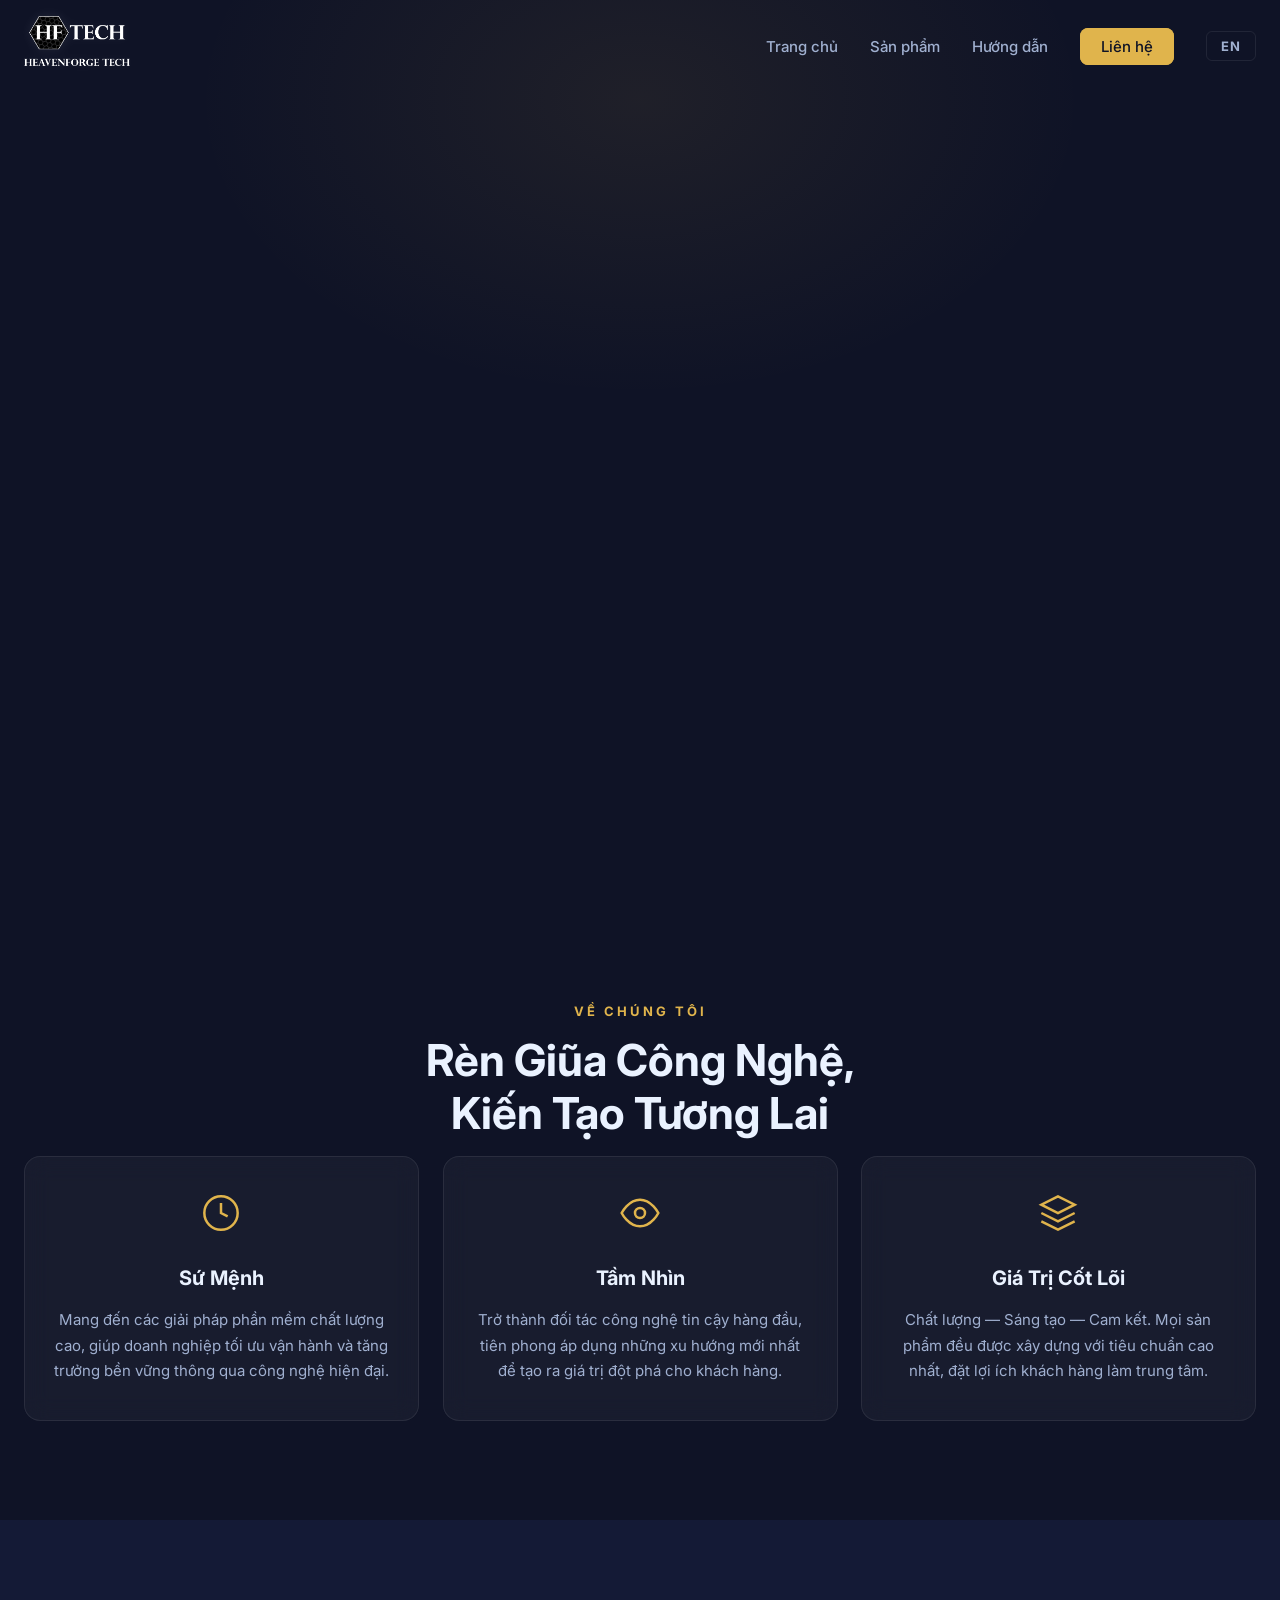
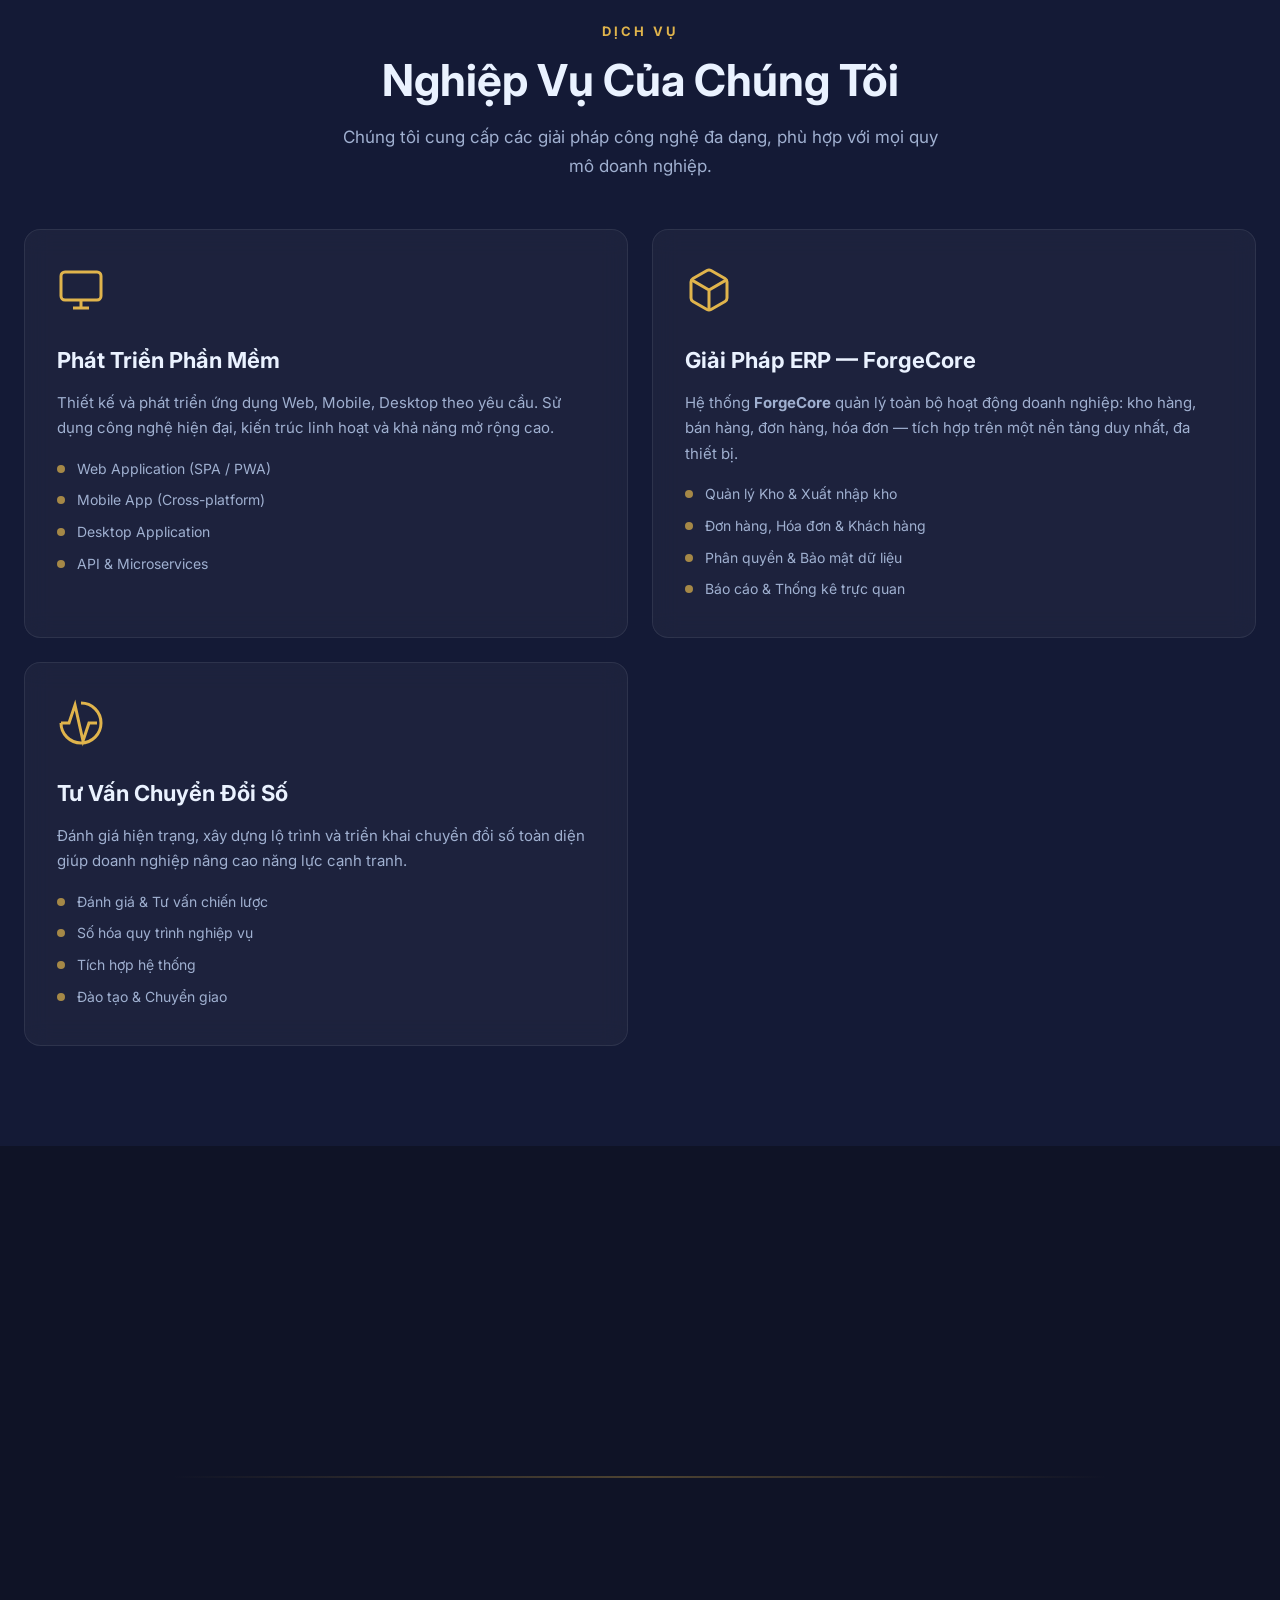
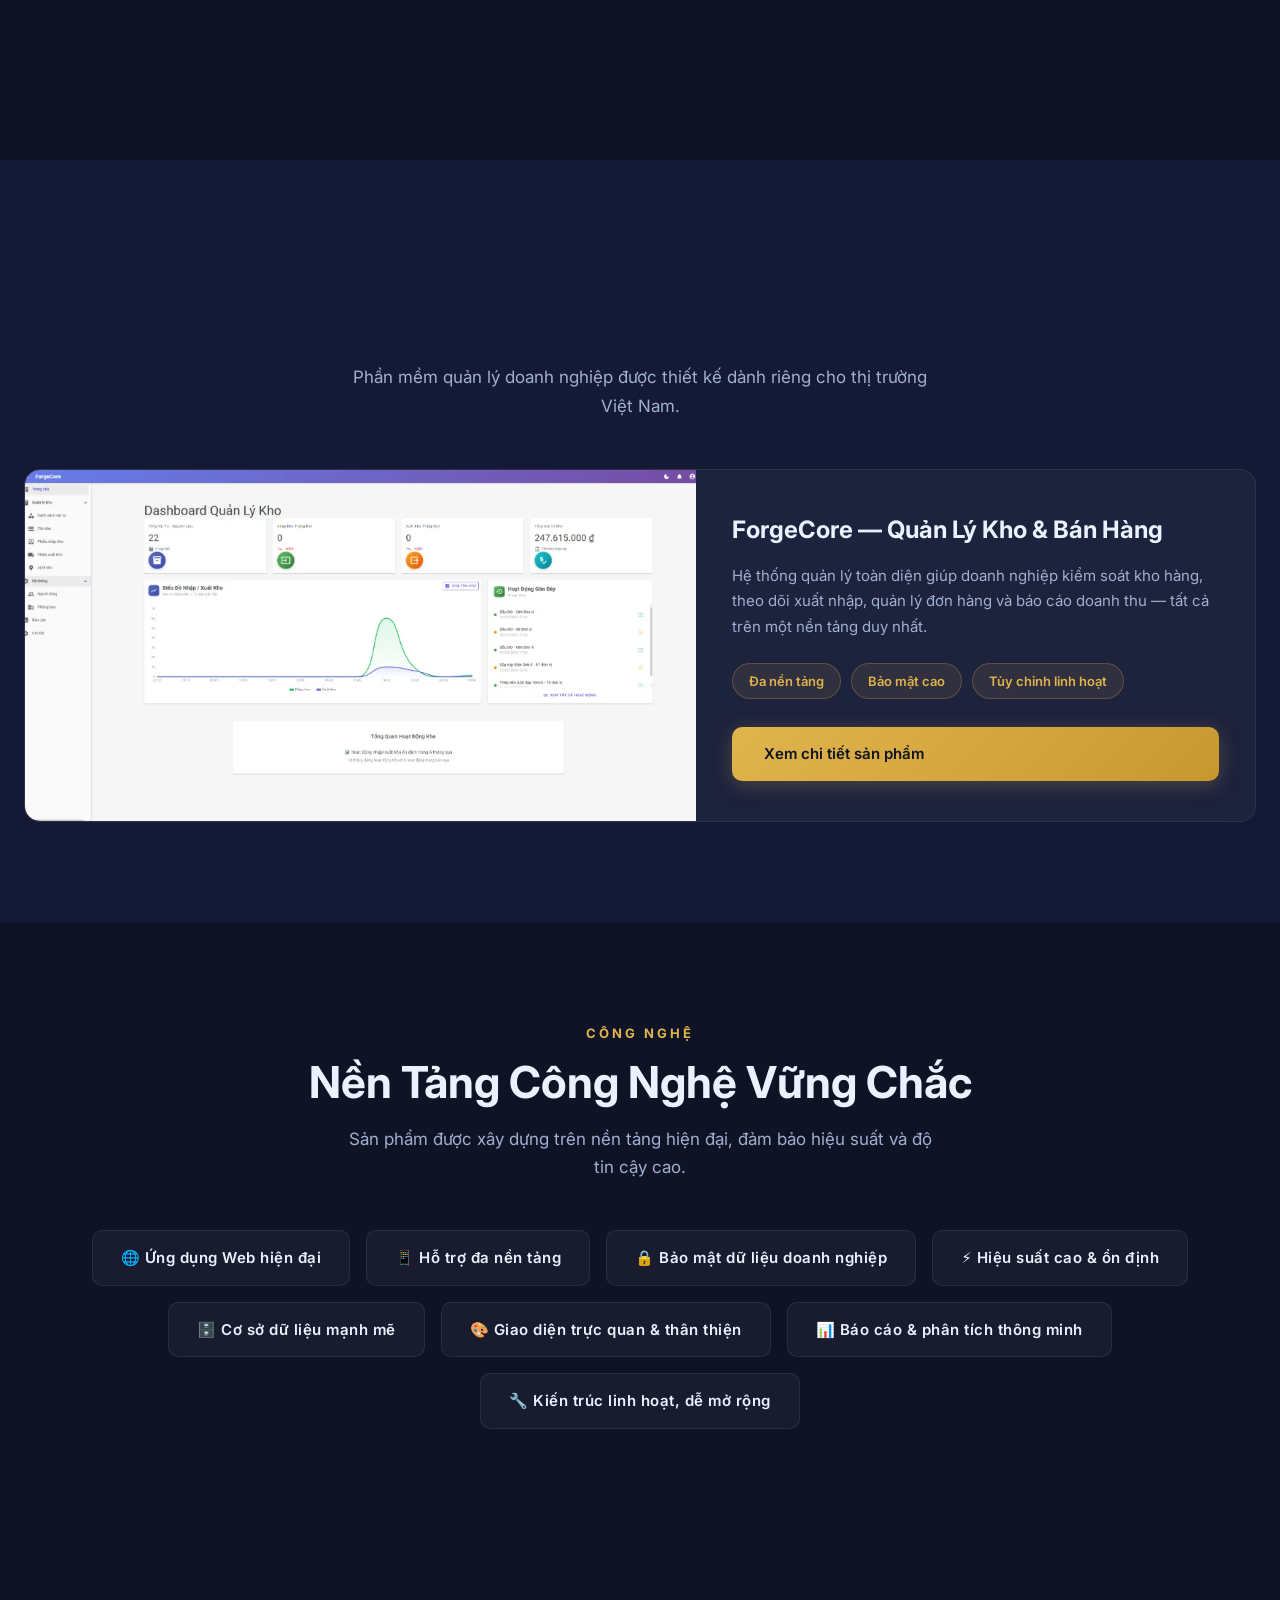
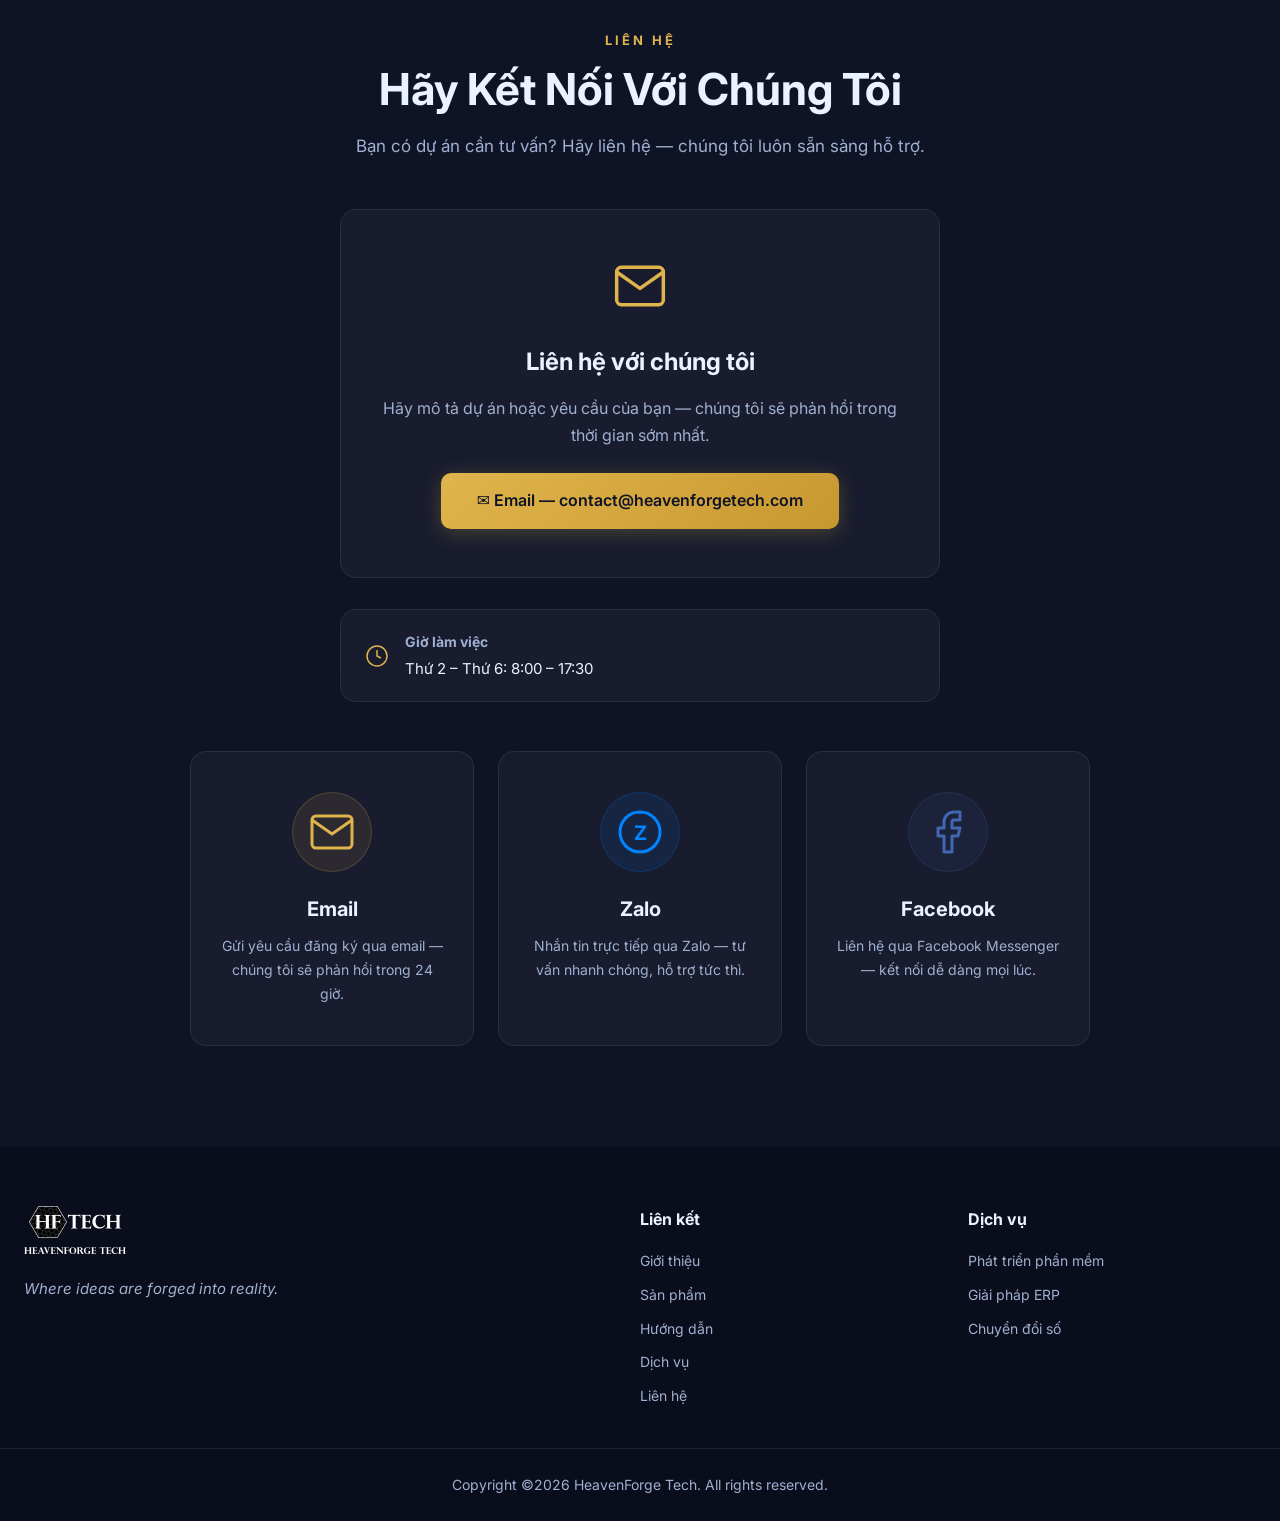
==== index.html @ b94e5db8 "Add files via upload" ====
<!doctype html>
<html lang="vi">

<head>
  <meta charset="utf-8">
  <meta name="viewport" content="width=device-width,initial-scale=1">
  <title>HeavenForge Tech — Giải Pháp & Phát Triển Phần Mềm Quản Lý Doanh Nghiệp</title>
  <meta name="description"
    content="HeavenForge Tech — Công ty công nghệ chuyên phát triển phần mềm doanh nghiệp, hệ thống ERP quản lý kho, bán hàng, nhân sự, tư vấn chuyển đổi số và giải pháp quản lý nghiệp vụ toàn diện.">
  <meta name="keywords"
    content="phần mềm doanh nghiệp, quản lý nghiệp vụ, giải pháp ERP, phần mềm quản lý kho, phần mềm quản lý bán hàng, chuyển đổi số, phát triển phần mềm, quản lý nhân sự, phần mềm quản lý xuất nhập kho, hệ thống quản lý doanh nghiệp, enterprise software, business management software, HeavenForge Tech">
  <meta name="author" content="HeavenForge Tech">
  <meta name="robots" content="index, follow">
  <meta name="theme-color" content="#0f1326">
  <link rel="canonical" href="https://heavenforgetech.com/">

  <!-- Open Graph -->
  <meta property="og:title" content="HeavenForge Tech — Giải Pháp & Phát Triển Phần Mềm Quản Lý Doanh Nghiệp">
  <meta property="og:description"
    content="Giải pháp phần mềm doanh nghiệp toàn diện: ERP, quản lý kho, bán hàng, nhân sự. Tư vấn chuyển đổi số và phát triển phần mềm theo yêu cầu.">
  <meta property="og:type" content="website">
  <meta property="og:url" content="https://heavenforgetech.com/">
  <meta property="og:image" content="https://heavenforgetech.com/assets/HFTech_Logo_Primary.webp">
  <meta property="og:locale" content="vi_VN">
  <meta property="og:site_name" content="HeavenForge Tech">

  <!-- Twitter Card -->
  <meta name="twitter:card" content="summary_large_image">
  <meta name="twitter:title" content="HeavenForge Tech — Giải Pháp & Phát Triển Phần Mềm Quản Lý Doanh Nghiệp">
  <meta name="twitter:description"
    content="Giải pháp phần mềm quản lý nghiệp vụ doanh nghiệp: ERP, quản lý kho, bán hàng, nhân sự, chuyển đổi số.">
  <meta name="twitter:image" content="https://heavenforgetech.com/assets/HFTech_Logo_Primary.webp">

  <!-- Structured Data -->
  <script type="application/ld+json">
  {
    "@context": "https://schema.org",
    "@graph": [
      {
        "@type": "Organization",
        "@id": "https://heavenforgetech.com/#organization",
        "name": "HeavenForge Tech",
        "url": "https://heavenforgetech.com",
        "logo": "https://heavenforgetech.com/assets/HFTech_Logo_Primary.webp",
        "description": "Công ty công nghệ chuyên phát triển phần mềm doanh nghiệp, giải pháp ERP quản lý nghiệp vụ, tư vấn chuyển đổi số.",
        "address": { "@type": "PostalAddress", "addressCountry": "VN" }
      },
      {
        "@type": "WebSite",
        "@id": "https://heavenforgetech.com/#website",
        "url": "https://heavenforgetech.com",
        "name": "HeavenForge Tech",
        "publisher": { "@id": "https://heavenforgetech.com/#organization" },
        "potentialAction": {
          "@type": "SearchAction",
          "target": "https://heavenforgetech.com/?q={search_term_string}",
          "query-input": "required name=search_term_string"
        }
      },
      {
        "@type": "ItemList",
        "itemListElement": [
          {
            "@type": "SiteNavigationElement",
            "position": 1,
            "name": "Sản phẩm",
            "url": "https://heavenforgetech.com/products/"
          },
          {
            "@type": "SiteNavigationElement",
            "position": 2,
            "name": "Hướng dẫn",
            "url": "https://heavenforgetech.com/guide/"
          },
          {
            "@type": "SiteNavigationElement",
            "position": 3,
            "name": "ForgeCore - Quản lý Kho",
            "url": "https://forgecore.heavenforgetech.com/"
          }
        ]
      }
    ]
  }
  </script>
  <link rel="icon" type="image/webp" href="./assets/favicon.webp">
  <link rel="preconnect" href="https://fonts.googleapis.com">
  <link rel="preconnect" href="https://fonts.gstatic.com" crossorigin>
  <link href="https://fonts.googleapis.com/css2?family=Inter:wght@300;400;500;600;700;800&display=swap"
    rel="stylesheet">
  <link rel="stylesheet" href="style.css?v=4">
</head>

<body>
  <!-- ===== HEADER ===== -->
  <header id="header">
    <nav class="nav-container">
      <a href="#" class="nav-logo">
        <img src="./assets/HFTech_Logo_Primary_White.webp" alt="HeavenForge Tech" class="nav-logo-img">
      </a>
      <button class="nav-toggle" id="navToggle" aria-label="Menu" aria-expanded="false">
        <span></span><span></span><span></span>
      </button>
      <ul class="nav-links" id="navLinks">
        <li><a href="#hero" data-i18n="nav.home">Trang chủ</a></li>
        <li><a href="./products/" data-i18n="nav.products">Sản phẩm</a></li>
        <li><a href="./guide/" data-i18n="nav.guide">Hướng dẫn</a></li>
        <li><a href="#contact" class="nav-cta" data-i18n="nav.contact">Liên hệ</a></li>
        <li><button id="langToggle" class="lang-toggle" onclick="setLang(getLang()==='vi'?'en':'vi')">EN</button></li>
      </ul>
    </nav>
  </header>

  <!-- ===== HERO ===== -->
  <section id="hero" class="hero">
    <div class="hero-glow"></div>
    <div class="container hero-content">
      <!-- <div class="badge animate-fade">CÔNG TY CÔNG NGHỆ</div>-->
      <h1 class="animate-fade">HeavenForge <span class="accent">Tech</span></h1>
      <p class="hero-tagline animate-fade">Where ideas are forged into reality.</p>
      <p class="hero-desc animate-fade" data-i18n="hero.desc">Chúng tôi phát triển phần mềm quản lý doanh nghiệp hiện đại — từ hệ thống ERP,
        quản lý kho hàng đến tư vấn chuyển đổi số toàn diện.</p>
      <div class="hero-btns animate-fade">
        <a href="#services" class="btn btn-primary" data-i18n="hero.btn.services">Khám phá dịch vụ</a>
        <a href="#contact" class="btn btn-outline" data-i18n="hero.btn.contact">Liên hệ ngay</a>
      </div>
    </div>
  </section>

  <!-- ===== ABOUT ===== -->
  <section id="about" class="section">
    <div class="container">
      <div class="section-label" data-i18n="about.label">VỀ CHÚNG TÔI</div>
      <h2 class="section-title" data-i18n="about.title">Rèn Giũa Công Nghệ,<br>Kiến Tạo Tương Lai</h2>
      <div class="about-grid">
        <div class="about-card glass-card">
          <div class="about-icon">
            <svg width="40" height="40" viewBox="0 0 24 24" fill="none" stroke="currentColor" stroke-width="1.5" aria-hidden="true">
              <circle cx="12" cy="12" r="10" />
              <path d="M12 6v6l4 2" />
            </svg>
          </div>
          <h3 data-i18n="about.mission">Sứ Mệnh</h3>
          <p data-i18n="about.mission.desc">Mang đến các giải pháp phần mềm chất lượng cao, giúp doanh nghiệp tối ưu vận hành và tăng trưởng bền vững
            thông qua công nghệ hiện đại.</p>
        </div>
        <div class="about-card glass-card">
          <div class="about-icon">
            <svg width="40" height="40" viewBox="0 0 24 24" fill="none" stroke="currentColor" stroke-width="1.5" aria-hidden="true">
              <path d="M1 12s4-8 11-8 11 8 11 8-4 8-11 8-11-8-11-8z" />
              <circle cx="12" cy="12" r="3" />
            </svg>
          </div>
          <h3 data-i18n="about.vision">Tầm Nhìn</h3>
          <p data-i18n="about.vision.desc">Trở thành đối tác công nghệ tin cậy hàng đầu, tiên phong áp dụng những xu hướng mới nhất để tạo ra giá trị
            đột phá cho khách hàng.</p>
        </div>
        <div class="about-card glass-card">
          <div class="about-icon">
            <svg width="40" height="40" viewBox="0 0 24 24" fill="none" stroke="currentColor" stroke-width="1.5" aria-hidden="true">
              <path d="M12 2L2 7l10 5 10-5-10-5z" />
              <path d="M2 17l10 5 10-5" />
              <path d="M2 12l10 5 10-5" />
            </svg>
          </div>
          <h3 data-i18n="about.values">Giá Trị Cốt Lõi</h3>
          <p data-i18n="about.values.desc">Chất lượng — Sáng tạo — Cam kết. Mọi sản phẩm đều được xây dựng với tiêu chuẩn cao nhất, đặt lợi ích khách
            hàng làm trung tâm.</p>
        </div>
      </div>
    </div>
  </section>

  <!-- ===== SERVICES ===== -->
  <section id="services" class="section section-alt">
    <div class="container">
      <div class="section-label" data-i18n="services.label">DỊCH VỤ</div>
      <h2 class="section-title" data-i18n="services.title">Nghiệp Vụ Của Chúng Tôi</h2>
      <p class="section-sub" data-i18n="services.sub">Chúng tôi cung cấp các giải pháp công nghệ đa dạng, phù hợp với mọi quy mô doanh nghiệp.
      </p>
      <div class="services-grid">
        <div class="service-card glass-card">
          <div class="service-icon">
            <svg width="48" height="48" viewBox="0 0 24 24" fill="none" stroke="var(--accent)" stroke-width="1.5" aria-hidden="true">
              <rect x="2" y="3" width="20" height="14" rx="2" />
              <path d="M8 21h8M12 17v4" />
            </svg>
          </div>
          <h3 data-i18n="services.dev.title">Phát Triển Phần Mềm</h3>
          <p data-i18n="services.dev.desc">Thiết kế và phát triển ứng dụng Web, Mobile, Desktop theo yêu cầu. Sử dụng công nghệ hiện đại, kiến trúc
            linh hoạt và khả năng mở rộng cao.</p>
          <ul class="service-list">
            <li>Web Application (SPA / PWA)</li>
            <li>Mobile App (Cross-platform)</li>
            <li>Desktop Application</li>
            <li>API & Microservices</li>
          </ul>
        </div>
        <div class="service-card glass-card">
          <div class="service-icon">
            <svg width="48" height="48" viewBox="0 0 24 24" fill="none" stroke="var(--accent)" stroke-width="1.5" aria-hidden="true">
              <path
                d="M21 16V8a2 2 0 00-1-1.73l-7-4a2 2 0 00-2 0l-7 4A2 2 0 003 8v8a2 2 0 001 1.73l7 4a2 2 0 002 0l7-4A2 2 0 0021 16z" />
              <path d="M3.27 6.96L12 12.01l8.73-5.05M12 22.08V12" />
            </svg>
          </div>
          <h3 data-i18n="services.erp.title">Giải Pháp ERP — ForgeCore</h3>
          <p data-i18n="services.erp.desc">Hệ thống <strong>ForgeCore</strong> quản lý toàn bộ hoạt động doanh nghiệp: kho hàng, bán hàng, đơn hàng, hóa đơn — tích hợp trên
            một nền tảng duy nhất, đa thiết bị.</p>
          <ul class="service-list">
            <li data-i18n="services.erp.1">Quản lý Kho & Xuất nhập kho</li>
            <li data-i18n="services.erp.2">Đơn hàng, Hóa đơn & Khách hàng</li>
            <li data-i18n="services.erp.3">Phân quyền & Bảo mật dữ liệu</li>
            <li data-i18n="services.erp.4">Báo cáo & Thống kê trực quan</li>
          </ul>
        </div>
        <div class="service-card glass-card">
          <div class="service-icon">
            <svg width="48" height="48" viewBox="0 0 24 24" fill="none" stroke="var(--accent)" stroke-width="1.5" aria-hidden="true">
              <path d="M12 2a10 10 0 0110 10c0 5.52-4.48 10-10 10S2 17.52 2 12" />
              <path d="M2 12h4l3-9 4 18 3-9h4" />
            </svg>
          </div>
          <h3 data-i18n="services.digi.title">Tư Vấn Chuyển Đổi Số</h3>
          <p data-i18n="services.digi.desc">Đánh giá hiện trạng, xây dựng lộ trình và triển khai chuyển đổi số toàn diện giúp doanh nghiệp nâng cao
            năng lực cạnh tranh.</p>
          <ul class="service-list">
            <li data-i18n="services.digi.1">Đánh giá & Tư vấn chiến lược</li>
            <li data-i18n="services.digi.2">Số hóa quy trình nghiệp vụ</li>
            <li data-i18n="services.digi.3">Tích hợp hệ thống</li>
            <li data-i18n="services.digi.4">Đào tạo & Chuyển giao</li>
          </ul>
        </div>
      </div>
    </div>
  </section>

  <!-- ===== PROCESS ===== -->
  <section id="process" class="section">
    <div class="container">
      <div class="section-label" data-i18n="process.label">QUY TRÌNH</div>
      <h2 class="section-title" data-i18n="process.title">Quy Trình Làm Việc</h2>
      <p class="section-sub" data-i18n="process.sub">Chúng tôi áp dụng quy trình Agile linh hoạt, đảm bảo tiến độ và chất lượng.</p>
      <div class="process-timeline">
        <div class="process-step glass-card">
          <div class="step-number">01</div>
          <h3 data-i18n="process.1.title">Khảo Sát & Phân Tích</h3>
          <p data-i18n="process.1.desc">Tìm hiểu yêu cầu, phân tích nghiệp vụ và xác định phạm vi dự án cùng khách hàng.</p>
        </div>
        <div class="process-step glass-card">
          <div class="step-number">02</div>
          <h3 data-i18n="process.2.title">Thiết Kế & Lập Kế Hoạch</h3>
          <p data-i18n="process.2.desc">Thiết kế kiến trúc hệ thống, giao diện người dùng và lập kế hoạch triển khai chi tiết.</p>
        </div>
        <div class="process-step glass-card">
          <div class="step-number">03</div>
          <h3 data-i18n="process.3.title">Phát Triển & Kiểm Thử</h3>
          <p data-i18n="process.3.desc">Phát triển theo sprint, kiểm thử liên tục và demo định kỳ để nhận phản hồi sớm.</p>
        </div>
        <div class="process-step glass-card">
          <div class="step-number">04</div>
          <h3 data-i18n="process.4.title">Triển Khai & Bảo Trì</h3>
          <p data-i18n="process.4.desc">Go-live, đào tạo sử dụng, chuyển giao và hỗ trợ bảo trì dài hạn sau triển khai.</p>
        </div>
      </div>
    </div>
  </section>

  <!-- ===== SẢN PHẨM NỔI BẬT ===== -->
  <section id="product" class="section section-alt">
    <div class="container">
      <div class="section-label" data-i18n="product.label">SẢN PHẨM</div>
      <h2 class="section-title" data-i18n="product.title">Sản Phẩm Nổi Bật</h2>
      <p class="section-sub" data-i18n="product.sub">Phần mềm quản lý doanh nghiệp được thiết kế dành riêng cho thị trường Việt Nam.</p>
      <div class="product-showcase glass-card">
        <div class="product-showcase-img">
          <img src="./screenshots/quan-ly-kho/dashboard.webp" alt="ForgeCore Dashboard" loading="lazy">
        </div>
        <div class="product-showcase-info">
          <h3 data-i18n="product.name">ForgeCore — Quản Lý Kho & Bán Hàng</h3>
          <p data-i18n="product.desc">Hệ thống quản lý toàn diện giúp doanh nghiệp kiểm soát kho hàng, theo dõi xuất nhập, quản lý đơn hàng và báo cáo doanh thu — tất cả trên một nền tảng duy nhất.</p>
          <div class="product-badges">
            <span class="product-badge" data-i18n="product.badge.1">Đa nền tảng</span>
            <span class="product-badge" data-i18n="product.badge.2">Bảo mật cao</span>
            <span class="product-badge" data-i18n="product.badge.3">Tùy chỉnh linh hoạt</span>
          </div>
          <a href="./products/" class="btn btn-primary" data-i18n="product.btn">Xem chi tiết sản phẩm</a>
        </div>
      </div>
    </div>
  </section>

  <!-- ===== CÔNG NGHỆ ===== -->
  <section id="tech" class="section">
    <div class="container">
      <div class="section-label" data-i18n="tech.label">CÔNG NGHỆ</div>
      <h2 class="section-title" data-i18n="tech.title">Nền Tảng Công Nghệ Vững Chắc</h2>
      <p class="section-sub" data-i18n="tech.sub">Sản phẩm được xây dựng trên nền tảng hiện đại, đảm bảo hiệu suất và độ tin cậy cao.</p>
      <div class="tech-grid">
        <div class="tech-item" data-i18n="tech.1">🌐 Ứng dụng Web hiện đại</div>
        <div class="tech-item" data-i18n="tech.2">📱 Hỗ trợ đa nền tảng</div>
        <div class="tech-item" data-i18n="tech.3">🔒 Bảo mật dữ liệu doanh nghiệp</div>
        <div class="tech-item" data-i18n="tech.4">⚡ Hiệu suất cao & ổn định</div>
        <div class="tech-item" data-i18n="tech.5">🗄️ Cơ sở dữ liệu mạnh mẽ</div>
        <div class="tech-item" data-i18n="tech.6">🎨 Giao diện trực quan & thân thiện</div>
        <div class="tech-item" data-i18n="tech.7">📊 Báo cáo & phân tích thông minh</div>
        <div class="tech-item" data-i18n="tech.8">🔧 Kiến trúc linh hoạt, dễ mở rộng</div>
      </div>
    </div>
  </section>

  <!-- ===== CONTACT ===== -->
  <section id="contact" class="section">
    <div class="container">
      <div class="section-label" data-i18n="contact.label">LIÊN HỆ</div>
      <h2 class="section-title" data-i18n="contact.title">Hãy Kết Nối Với Chúng Tôi</h2>
      <p class="section-sub" data-i18n="contact.sub">Bạn có dự án cần tư vấn? Hãy liên hệ — chúng tôi luôn sẵn sàng hỗ trợ.</p>
      <div class="contact-info-center">
        <div class="contact-cta glass-card">
          <svg width="56" height="56" viewBox="0 0 24 24" fill="none" stroke="var(--accent)" stroke-width="1.5" aria-hidden="true">
            <path d="M4 4h16c1.1 0 2 .9 2 2v12c0 1.1-.9 2-2 2H4c-1.1 0-2-.9-2-2V6c0-1.1.9-2 2-2z" />
            <polyline points="22,6 12,13 2,6" />
          </svg>
          <h3 data-i18n="contact.cta.title">Liên hệ với chúng tôi</h3>
          <p data-i18n="contact.cta.desc">Hãy mô tả dự án hoặc yêu cầu của bạn — chúng tôi sẽ phản hồi trong thời gian sớm nhất.</p>
          <span id="contact-mail"></span>
        </div>
        <div class="contact-details">
          <div class="contact-item glass-card">
            <svg width="24" height="24" viewBox="0 0 24 24" fill="none" stroke="var(--accent)" stroke-width="1.5" aria-hidden="true">
              <circle cx="12" cy="12" r="10" />
              <path d="M12 6v6l4 2" />
            </svg>
            <div>
              <h4 data-i18n="contact.hours.title">Giờ làm việc</h4>
              <p data-i18n="contact.hours.desc">Thứ 2 – Thứ 6: 8:00 – 17:30</p>
            </div>
          </div>
        </div>
      </div>

      <!-- Kênh liên hệ -->
      <div class="contact-channels" style="margin-top:48px">
        <a href="https://mail.google.com/mail/?view=cm&to=contact%40heavenforgetech.com&su=Y%C3%AAu%20c%E1%BA%A7u%20t%C6%B0%20v%E1%BA%A5n"
          target="_blank" rel="noopener noreferrer" class="channel-card glass-card">
          <div class="channel-icon channel-email">
            <svg width="48" height="48" viewBox="0 0 24 24" fill="none" stroke="currentColor" stroke-width="1.5" aria-hidden="true">
              <path d="M4 4h16c1.1 0 2 .9 2 2v12c0 1.1-.9 2-2 2H4c-1.1 0-2-.9-2-2V6c0-1.1.9-2 2-2z" />
              <polyline points="22,6 12,13 2,6" />
            </svg>
          </div>
          <h3 data-i18n="guide.channel.email">Email</h3>
          <p data-i18n="guide.channel.email.desc">Gửi yêu cầu đăng ký qua email — chúng tôi sẽ phản hồi trong 24 giờ.</p>
        </a>
        <a href="https://zalo.me/0908487040" target="_blank" rel="noopener noreferrer" class="channel-card glass-card">
          <div class="channel-icon channel-zalo">
            <svg width="48" height="48" viewBox="0 0 24 24" fill="none" aria-hidden="true">
              <circle cx="12" cy="12" r="10" stroke="currentColor" stroke-width="1.5" />
              <text x="12" y="16" text-anchor="middle" fill="currentColor" font-size="10" font-weight="700" font-family="Inter, sans-serif">Z</text>
            </svg>
          </div>
          <h3 data-i18n="guide.channel.zalo">Zalo</h3>
          <p data-i18n="guide.channel.zalo.desc">Nhắn tin trực tiếp qua Zalo — tư vấn nhanh chóng, hỗ trợ tức thì.</p>
        </a>
        <a href="https://m.me/798002690071717" target="_blank" rel="noopener noreferrer" class="channel-card glass-card">
          <div class="channel-icon channel-facebook">
            <svg width="48" height="48" viewBox="0 0 24 24" fill="none" aria-hidden="true">
              <path d="M18 2h-3a5 5 0 00-5 5v3H7v4h3v8h4v-8h3l1-4h-4V7a1 1 0 011-1h3z"
                stroke="currentColor" stroke-width="1.5" stroke-linecap="round" stroke-linejoin="round" />
            </svg>
          </div>
          <h3 data-i18n="guide.channel.fb">Facebook</h3>
          <p data-i18n="guide.channel.fb.desc">Liên hệ qua Facebook Messenger — kết nối dễ dàng mọi lúc.</p>
        </a>
      </div>
    </div>
  </section>

  <!-- ===== FOOTER ===== -->
  <footer class="footer">
    <div class="container footer-inner">
      <div class="footer-brand">
        <img src="./assets/HFTech_Logo_Primary_White.webp" alt="HeavenForge Tech" class="footer-logo">
        <p>Where ideas are forged into reality.</p>
      </div>
      <div class="footer-links">
        <h4 data-i18n="footer.links">Liên kết</h4>
        <a href="#about" data-i18n="footer.about">Giới thiệu</a>
        <a href="./products/" data-i18n="nav.products">Sản phẩm</a>
        <a href="./guide/" data-i18n="nav.guide">Hướng dẫn</a>
        <a href="#services" data-i18n="footer.services-title">Dịch vụ</a>
        <a href="#contact" data-i18n="nav.contact">Liên hệ</a>
      </div>
      <div class="footer-links">
        <h4 data-i18n="footer.services-title">Dịch vụ</h4>
        <a href="#services" data-i18n="footer.dev">Phát triển phần mềm</a>
        <a href="#services" data-i18n="footer.erp">Giải pháp ERP</a>
        <a href="#services" data-i18n="footer.digital">Chuyển đổi số</a>

      </div>
    </div>
    <div class="footer-bottom">
      <p>Copyright ©2026 HeavenForge Tech. All rights reserved.</p>
    </div>
  </footer>

  <script src="i18n.js?v=2"></script>
  <script src="main.js?v=5" defer></script>
</body>

</html>
---- style.css ----
/* ===== HeavenForge Tech — Design System ===== */

/* === Image protection === */
img {
  -webkit-user-select: none;
  user-select: none;
  -webkit-user-drag: none;
  -webkit-touch-callout: none;
}

.showcase-img-wrap {
  position: relative;
}

.showcase-img-wrap::after {
  content: '';
  position: absolute;
  inset: 0;
  z-index: 1;
}


:root {
  --bg: #0f1326;
  --bg2: #141a36;
  --fg: #eaf2ff;
  --fg-muted: #a0b0d0;
  --accent: #e0b44c;
  --accent-glow: rgba(224, 180, 76, .25);
  --glass-bg: rgba(255, 255, 255, .04);
  --glass-border: rgba(255, 255, 255, .08);
  --radius: 16px;
  --transition: .35s cubic-bezier(.4, 0, .2, 1);
}

*,
*::before,
*::after {
  box-sizing: border-box;
  margin: 0;
  padding: 0;
}

html {
  scroll-behavior: smooth;
  scroll-padding-top: 80px;
}

body {
  font-family: 'Inter', system-ui, -apple-system, sans-serif;
  background: var(--bg);
  color: var(--fg);
  line-height: 1.7;
  overflow-x: hidden;
}

a {
  color: var(--accent);
  text-decoration: none;
  transition: color var(--transition);
}

a:hover {
  color: #f0cc70;
}

img {
  max-width: 100%;
  height: auto;
}

ul {
  list-style: none;
}

.container {
  max-width: 1400px;
  margin: 0 auto;
  padding: 0 24px;
}

.accent {
  color: var(--accent);
}

/* ===== GLASS CARD ===== */
.glass-card {
  background: var(--glass-bg);
  border: 1px solid var(--glass-border);
  border-radius: var(--radius);
  backdrop-filter: blur(12px);
  -webkit-backdrop-filter: blur(12px);
  will-change: transform;
  transition: transform var(--transition), box-shadow var(--transition), border-color var(--transition);
}

.glass-card:hover {
  transform: translateY(-6px);
  border-color: rgba(224, 180, 76, .25);
  box-shadow: 0 12px 40px rgba(0, 0, 0, .3), 0 0 20px var(--accent-glow);
}

/* ===== HEADER ===== */
#header {
  position: fixed;
  top: 0;
  left: 0;
  width: 100%;
  z-index: 1000;
  padding: 16px 0;
  transition: all var(--transition);
}

#header.scrolled {
  background: rgba(15, 19, 38, .92);
  backdrop-filter: blur(20px);
  -webkit-backdrop-filter: blur(20px);
  padding: 10px 0;
  box-shadow: 0 2px 30px rgba(0, 0, 0, .4);
}

.nav-container {
  max-width: 1400px;
  margin: 0 auto;
  padding: 0 24px;
  display: flex;
  align-items: center;
  justify-content: space-between;
}

.nav-logo-img {
  height: 52px;
  width: auto;
  filter: drop-shadow(0 0 6px rgba(255, 255, 255, .08));
}

.nav-links {
  display: flex;
  align-items: center;
  gap: 32px;
}

.nav-links a {
  color: var(--fg-muted);
  font-size: 15px;
  font-weight: 500;
  position: relative;
  transition: color var(--transition);
}

#header .nav-links .nav-cta {
  padding: 8px 20px;
  border: 1px solid var(--accent);
  border-radius: 8px;
  color: var(--accent);
}

#header .nav-links .nav-cta:hover {
  background: var(--accent);
  color: var(--bg);
}

#header .nav-links .nav-cta::after {
  display: none;
}

.nav-cta {
  background: var(--accent);
  color: var(--bg) !important;
  padding: 8px 20px;
  border-radius: 8px;
  font-weight: 600;
  transition: background var(--transition), transform var(--transition);
}

.lang-toggle {
  background: transparent;
  color: var(--fg-muted);
  border: 1px solid var(--glass-border);
  padding: 6px 14px;
  border-radius: 6px;
  font-size: 13px;
  font-weight: 700;
  font-family: inherit;
  cursor: pointer;
  letter-spacing: 1px;
  transition: all var(--transition);
}

.lang-toggle:hover {
  color: var(--accent);
  border-color: var(--accent);
}

.nav-links a::after {
  content: '';
  position: absolute;
  bottom: -4px;
  left: 0;
  width: 0;
  height: 2px;
  background: var(--accent);
  transition: width var(--transition);
}

.nav-links a:hover {
  color: var(--fg);
}

.nav-links a:hover::after {
  width: 100%;
}

#header .nav-links .nav-cta {
  padding: 8px 20px;
  border: 1px solid var(--accent);
  border-radius: 8px;
  color: var(--accent);
}

#header .nav-links .nav-cta:hover {
  background: var(--accent);
  color: var(--bg);
}

#header .nav-links .nav-cta::after {
  display: none;
}

/* Mobile toggle */
.nav-toggle {
  display: none;
  background: none;
  border: none;
  cursor: pointer;
  padding: 4px;
}

.nav-toggle span {
  display: block;
  width: 24px;
  height: 2px;
  background: var(--fg);
  margin: 5px 0;
  transition: var(--transition);
}

.nav-toggle.active span:nth-child(1) {
  transform: rotate(45deg) translate(5px, 5px);
}

.nav-toggle.active span:nth-child(2) {
  opacity: 0;
}

.nav-toggle.active span:nth-child(3) {
  transform: rotate(-45deg) translate(5px, -5px);
}

/* ===== HERO ===== */
.hero {
  position: relative;
  min-height: 100vh;
  display: flex;
  align-items: center;
  justify-content: center;
  text-align: center;
  padding: 120px 24px 80px;
  overflow: hidden;
}

.hero-glow {
  position: absolute;
  top: -200px;
  left: 50%;
  transform: translateX(-50%);
  width: 900px;
  height: 600px;
  background: radial-gradient(ellipse, rgba(224, 180, 76, .08) 0%, transparent 70%);
  pointer-events: none;
}

.hero-content {
  position: relative;
  z-index: 1;
  max-width: 900px;
}

.badge {
  display: inline-block;
  margin-bottom: 24px;
  padding: .4em 1.2em;
  border: 1px solid rgba(255, 255, 255, .2);
  border-radius: 999px;
  font-size: 13px;
  font-weight: 600;
  letter-spacing: 2px;
  background: rgba(255, 255, 255, .05);
}

.hero h1 {
  font-size: clamp(36px, 6vw, 72px);
  font-weight: 800;
  line-height: 1.1;
  margin-bottom: 16px;
}

.hero-tagline {
  font-size: clamp(18px, 2.5vw, 24px);
  color: #c0d0f0;
  font-weight: 400;
  font-style: italic;
  margin-bottom: 12px;
}

.hero-desc {
  font-size: 17px;
  color: var(--fg-muted);
  max-width: 600px;
  margin: 0 auto 32px;
}

.hero-btns {
  display: flex;
  gap: 16px;
  justify-content: center;
  flex-wrap: wrap;
}

/* Buttons */
.btn {
  display: inline-flex;
  align-items: center;
  gap: 8px;
  padding: 14px 32px;
  border-radius: 10px;
  font-size: 15px;
  font-weight: 600;
  cursor: pointer;
  border: none;
  transition: all var(--transition);
}

.btn-primary {
  background: linear-gradient(135deg, var(--accent), #c89830);
  color: var(--bg);
  box-shadow: 0 4px 20px var(--accent-glow);
}

.btn-primary:hover {
  transform: translateY(-2px);
  box-shadow: 0 8px 30px var(--accent-glow);
  color: var(--bg);
}

.btn-outline {
  background: transparent;
  color: var(--fg);
  border: 1px solid rgba(255, 255, 255, .2);
}

.btn-outline:hover {
  border-color: var(--accent);
  color: var(--accent);
  transform: translateY(-2px);
}

.btn-full {
  width: 100%;
  justify-content: center;
}

/* ===== SECTIONS ===== */
.section {
  padding: 100px 0;
}

.section-alt {
  background: var(--bg2);
}

.section-label {
  font-size: 13px;
  font-weight: 700;
  letter-spacing: 3px;
  color: var(--accent);
  text-align: center;
  margin-bottom: 12px;
}

.section-title {
  font-size: clamp(28px, 4vw, 44px);
  font-weight: 700;
  text-align: center;
  margin-bottom: 16px;
  line-height: 1.2;
}

.section-sub {
  font-size: 17px;
  color: var(--fg-muted);
  text-align: center;
  max-width: 600px;
  margin: 0 auto 48px;
}

/* ===== ABOUT ===== */
.about-grid {
  display: grid;
  grid-template-columns: repeat(3, 1fr);
  gap: 24px;
}

.about-card {
  padding: 36px 28px;
  text-align: center;
}

.about-icon {
  margin-bottom: 20px;
  color: var(--accent);
}

.about-card h3 {
  font-size: 20px;
  margin-bottom: 12px;
}

.about-card p {
  font-size: 15px;
  color: var(--fg-muted);
}

/* ===== SERVICES ===== */
.services-grid {
  display: grid;
  grid-template-columns: repeat(2, 1fr);
  gap: 24px;
}

.service-card {
  padding: 36px 32px;
}

.service-icon {
  margin-bottom: 20px;
}

.service-card h3 {
  font-size: 22px;
  margin-bottom: 10px;
}

.service-card>p {
  font-size: 15px;
  color: var(--fg-muted);
  margin-bottom: 16px;
}

.service-list {
  display: flex;
  flex-direction: column;
  gap: 8px;
}

.service-list li {
  padding-left: 20px;
  position: relative;
  font-size: 14px;
  color: var(--fg-muted);
}

.service-list li::before {
  content: '';
  position: absolute;
  left: 0;
  top: 8px;
  width: 8px;
  height: 8px;
  border-radius: 50%;
  background: var(--accent);
  opacity: .7;
}

/* ===== PROCESS ===== */
.process-timeline {
  display: grid;
  grid-template-columns: repeat(4, 1fr);
  gap: 24px;
  position: relative;
}

.process-timeline::before {
  content: '';
  position: absolute;
  top: 50px;
  left: 12%;
  right: 12%;
  height: 2px;
  background: linear-gradient(90deg, transparent, var(--accent), transparent);
  opacity: .3;
}

.process-step {
  padding: 32px 24px;
  text-align: center;
  position: relative;
}

.step-number {
  font-size: 42px;
  font-weight: 800;
  background: linear-gradient(135deg, var(--accent), #c89830);
  -webkit-background-clip: text;
  -webkit-text-fill-color: transparent;
  background-clip: text;
  margin-bottom: 16px;
  line-height: 1;
}

.process-step h3 {
  font-size: 17px;
  margin-bottom: 10px;
}

.process-step p {
  font-size: 14px;
  color: var(--fg-muted);
}

/* ===== TECH ===== */
.tech-grid {
  display: flex;
  flex-wrap: wrap;
  justify-content: center;
  gap: 16px;
}

.tech-item {
  padding: 14px 28px;
  border-radius: 10px;
  background: var(--glass-bg);
  border: 1px solid var(--glass-border);
  font-size: 15px;
  font-weight: 600;
  letter-spacing: .5px;
  transition: all var(--transition);
}

.tech-item:hover {
  border-color: var(--accent);
  color: var(--accent);
  box-shadow: 0 0 16px var(--accent-glow);
  transform: translateY(-3px);
}

/* ===== CONTACT ===== */
.contact-info-center {
  display: flex;
  flex-direction: column;
  align-items: center;
  gap: 32px;
  max-width: 600px;
  margin: 0 auto;
}

.contact-cta {
  padding: 48px 40px;
  text-align: center;
}

.contact-cta svg {
  margin-bottom: 20px;
}

.contact-cta h3 {
  font-size: 24px;
  margin-bottom: 12px;
}

.contact-cta p {
  font-size: 16px;
  color: var(--fg-muted);
  margin-bottom: 24px;
}

.contact-cta a {
  display: inline-flex;
  align-items: center;
  gap: 8px;
  padding: 14px 36px;
  border-radius: 10px;
  background: linear-gradient(135deg, var(--accent), #c89830);
  color: var(--bg);
  font-size: 16px;
  font-weight: 600;
  box-shadow: 0 4px 20px var(--accent-glow);
  transition: all var(--transition);
}

.contact-cta a:hover {
  transform: translateY(-2px);
  box-shadow: 0 8px 30px var(--accent-glow);
  color: var(--bg);
}

.contact-details {
  width: 100%;
}

.contact-info {
  display: flex;
  flex-direction: column;
  gap: 16px;
}

.contact-item {
  display: flex;
  align-items: center;
  gap: 16px;
  padding: 20px 24px;
}

.contact-item h4 {
  font-size: 14px;
  color: var(--fg-muted);
  margin-bottom: 2px;
}

.contact-item p,
.contact-item a {
  font-size: 15px;
  color: var(--fg);
}

/* ===== FOOTER ===== */
.footer {
  background: rgba(0, 0, 0, .3);
  padding-top: 60px;
}

.footer-inner {
  display: grid;
  grid-template-columns: 2fr 1fr 1fr;
  gap: 40px;
  padding-bottom: 40px;
  border-bottom: 1px solid var(--glass-border);
}

.footer-logo {
  height: 50px;
  margin-bottom: 12px;
}

.footer-brand p {
  color: var(--fg-muted);
  font-size: 15px;
  font-style: italic;
}

.footer-links {
  display: flex;
  flex-direction: column;
  gap: 10px;
}

.footer-links h4 {
  font-size: 16px;
  margin-bottom: 6px;
}

.footer-links a {
  color: var(--fg-muted);
  font-size: 14px;
}

.footer-links a:hover {
  color: var(--accent);
}

.footer-bottom {
  text-align: center;
  padding: 24px;
  font-size: 14px;
  color: var(--fg-muted);
}

/* ===== PRODUCT PAGE ===== */
.product-hero {
  position: relative;
  min-height: 80vh;
  display: flex;
  align-items: center;
  justify-content: center;
  text-align: center;
  padding: 120px 24px 80px;
  overflow: hidden;
}

.nav-active {
  color: var(--accent) !important;
}

.overview-grid {
  display: grid;
  grid-template-columns: repeat(3, 1fr);
  gap: 24px;
}

.overview-card {
  padding: 36px 28px;
  text-align: center;
}

.overview-number {
  font-size: 42px;
  font-weight: 800;
  background: linear-gradient(135deg, var(--accent), #c89830);
  -webkit-background-clip: text;
  -webkit-text-fill-color: transparent;
  background-clip: text;
  margin-bottom: 16px;
  line-height: 1;
}

.overview-card h3 {
  font-size: 20px;
  margin-bottom: 12px;
}

.overview-card p {
  font-size: 15px;
  color: var(--fg-muted);
}

.features-grid {
  display: grid;
  grid-template-columns: repeat(3, 1fr);
  gap: 24px;
}

.feature-card {
  padding: 32px 28px;
  display: flex;
  flex-direction: column;
}

.feature-icon {
  margin-bottom: 20px;
}

.feature-card h3 {
  font-size: 20px;
  margin-bottom: 10px;
}

.feature-card>p {
  font-size: 15px;
  color: var(--fg-muted);
  margin-bottom: 20px;
}

.feature-highlights {
  display: flex;
  flex-direction: column;
  gap: 10px;
  margin-top: auto;
  padding-top: 16px;
  border-top: 1px solid var(--glass-border);
}

.feature-highlights li {
  padding-left: 20px;
  position: relative;
  font-size: 14px;
  color: var(--fg-muted);
}

.feature-highlights li::before {
  content: '';
  position: absolute;
  left: 0;
  top: 8px;
  width: 8px;
  height: 8px;
  border-radius: 50%;
  background: var(--accent);
  opacity: .7;
}

.highlights-grid {
  display: grid;
  grid-template-columns: repeat(2, 1fr);
  gap: 24px;
  max-width: 900px;
  margin: 0 auto;
}

.highlight-item {
  padding: 36px 32px;
  display: flex;
  flex-direction: column;
  align-items: center;
  text-align: center;
}

.highlight-icon {
  width: 72px;
  height: 72px;
  display: flex;
  align-items: center;
  justify-content: center;
  border-radius: 50%;
  background: rgba(224, 180, 76, .08);
  border: 1px solid rgba(224, 180, 76, .15);
  margin-bottom: 20px;
}

.highlight-item h3 {
  font-size: 20px;
  margin-bottom: 10px;
}

.highlight-item p {
  font-size: 15px;
  color: var(--fg-muted);
}

.cta-block {
  text-align: center;
  padding: 64px 48px;
  max-width: 800px;
  margin: 0 auto;
}

.cta-block h2 {
  font-size: clamp(24px, 3.5vw, 36px);
  font-weight: 700;
  margin-bottom: 16px;
  line-height: 1.3;
}

.cta-block p {
  font-size: 17px;
  color: var(--fg-muted);
  margin-bottom: 32px;
}

/* ===== PRODUCT SHOWCASE (Homepage) ===== */
.product-showcase {
  display: grid;
  grid-template-columns: 1.2fr 1fr;
  gap: 0;
  overflow: hidden;
  padding: 0;
}

.product-showcase-img {
  overflow: hidden;
  line-height: 0;
}

.product-showcase-img img {
  width: 100%;
  height: 100%;
  object-fit: cover;
  transition: transform .5s ease;
}

.product-showcase:hover .product-showcase-img img {
  transform: scale(1.03);
}

.product-showcase-info {
  padding: 40px 36px;
  display: flex;
  flex-direction: column;
  justify-content: center;
}

.product-showcase-info h3 {
  font-size: 24px;
  margin-bottom: 12px;
  color: var(--fg);
}

.product-showcase-info > p {
  font-size: 15px;
  color: var(--fg-muted);
  margin-bottom: 24px;
  line-height: 1.7;
}

.product-badges {
  display: flex;
  flex-wrap: wrap;
  gap: 10px;
  margin-bottom: 28px;
}

.product-badge {
  padding: 6px 16px;
  border-radius: 999px;
  font-size: 13px;
  font-weight: 600;
  background: rgba(224, 180, 76, .1);
  border: 1px solid rgba(224, 180, 76, .25);
  color: var(--accent);
}

/* ===== GUIDE PAGE ===== */
.register-steps {
  display: grid;
  grid-template-columns: repeat(3, 1fr);
  gap: 24px;
  margin-bottom: 48px;
}

.register-step {
  padding: 32px 24px;
  text-align: center;
}

.register-step h3 {
  font-size: 17px;
  margin-bottom: 10px;
}

.register-step p {
  font-size: 14px;
  color: var(--fg-muted);
}

.contact-channels {
  display: grid;
  grid-template-columns: repeat(3, 1fr);
  gap: 24px;
  max-width: 900px;
  margin: 0 auto;
}

.channel-card {
  padding: 40px 28px;
  text-align: center;
  color: var(--fg);
  cursor: pointer;
}

.channel-card:hover {
  color: var(--fg);
}

.channel-icon {
  width: 80px;
  height: 80px;
  display: flex;
  align-items: center;
  justify-content: center;
  border-radius: 50%;
  margin: 0 auto 20px;
  transition: all var(--transition);
}

.channel-email {
  background: rgba(224, 180, 76, .1);
  border: 1px solid rgba(224, 180, 76, .2);
  color: var(--accent);
}

.channel-zalo {
  background: rgba(0, 132, 255, .1);
  border: 1px solid rgba(0, 132, 255, .2);
  color: #0084ff;
}

.channel-facebook {
  background: rgba(66, 103, 178, .1);
  border: 1px solid rgba(66, 103, 178, .2);
  color: #4267B2;
}

.channel-card:hover .channel-icon {
  transform: scale(1.1);
}

.channel-card h3 {
  font-size: 20px;
  margin-bottom: 8px;
}

.channel-card p {
  font-size: 14px;
  color: var(--fg-muted);
}

.benefits-grid {
  display: grid;
  grid-template-columns: repeat(3, 1fr);
  gap: 24px;
}

.benefit-card {
  padding: 32px 28px;
  text-align: center;
}

.benefit-icon {
  width: 72px;
  height: 72px;
  display: flex;
  align-items: center;
  justify-content: center;
  border-radius: 50%;
  background: rgba(224, 180, 76, .08);
  border: 1px solid rgba(224, 180, 76, .15);
  margin: 0 auto 20px;
}

.benefit-card h3 {
  font-size: 18px;
  margin-bottom: 10px;
}

.benefit-card p {
  font-size: 14px;
  color: var(--fg-muted);
  line-height: 1.7;
}

.compare-table-wrap {
  overflow-x: auto;
  padding: 0;
}

.compare-table {
  width: 100%;
  border-collapse: collapse;
  font-size: 15px;
}

.compare-table th,
.compare-table td {
  padding: 16px 20px;
  text-align: left;
  border-bottom: 1px solid var(--glass-border);
}

.compare-table thead th {
  font-size: 16px;
  font-weight: 700;
  padding: 20px;
  background: rgba(255, 255, 255, .03);
}

.compare-table th:first-child {
  width: 140px;
  font-weight: 600;
}

.compare-old {
  color: var(--fg-muted);
}

.compare-new {
  color: var(--accent);
}

.compare-table td.compare-old {
  color: var(--fg-muted);
  font-size: 14px;
}

.compare-table td.compare-new {
  color: var(--fg);
  font-size: 14px;
}

.compare-table tbody tr:hover {
  background: rgba(255, 255, 255, .02);
}

.compare-table tbody tr:last-child td {
  border-bottom: none;
}

/* ===== UPCOMING / COMING SOON ===== */
.upcoming-grid {
  display: grid;
  grid-template-columns: repeat(2, 1fr);
  gap: 24px;
}

.upcoming-card {
  padding: 32px 28px;
  display: flex;
  flex-direction: column;
  position: relative;
  opacity: .85;
  transition: opacity var(--transition), transform var(--transition), box-shadow var(--transition), border-color var(--transition);
}

.upcoming-card:hover {
  opacity: 1;
}

.upcoming-badge {
  position: absolute;
  top: 16px;
  right: 16px;
  padding: 4px 14px;
  border-radius: 999px;
  font-size: 11px;
  font-weight: 700;
  letter-spacing: 1px;
  text-transform: uppercase;
  background: linear-gradient(135deg, var(--accent), #c89830);
  color: var(--bg);
}

.upcoming-card h3 {
  font-size: 20px;
  margin-bottom: 10px;
}

.upcoming-card > p {
  font-size: 15px;
  color: var(--fg-muted);
  margin-bottom: 20px;
}

/* ===== SHOWCASE ===== */
.showcase-list {
  display: flex;
  flex-direction: column;
  gap: 48px;
}

.showcase-item {
  display: grid;
  grid-template-columns: 1.2fr 1fr;
  gap: 40px;
  align-items: center;
  padding: 0;
  overflow: hidden;
}

.showcase-item-reverse {
  direction: rtl;
}

.showcase-item-reverse > * {
  direction: ltr;
}

.showcase-img-wrap {
  overflow: hidden;
  border-radius: var(--radius) 0 0 var(--radius);
  line-height: 0;
}

.showcase-item-reverse .showcase-img-wrap {
  border-radius: 0 var(--radius) var(--radius) 0;
}

.showcase-img-wrap img {
  width: 100%;
  height: 100%;
  object-fit: cover;
  transition: transform .5s ease;
}

.showcase-item:hover .showcase-img-wrap img {
  transform: scale(1.03);
}

.showcase-info {
  padding: 36px 36px 36px 0;
}

.showcase-item-reverse .showcase-info {
  padding: 36px 0 36px 36px;
}

.showcase-info h3 {
  font-size: 22px;
  margin-bottom: 12px;
  color: var(--fg);
}

.showcase-info > p {
  font-size: 15px;
  color: var(--fg-muted);
  margin-bottom: 20px;
  line-height: 1.7;
}

/* ===== SCROLL REVEAL ===== */
.glass-card,
.tech-item,
.section-title,
.section-label,
.section-sub,
.hero-content > * {
  opacity: 0;
  transform: translateY(30px);
  transition: opacity .6s ease, transform .6s ease;
}

.glass-card.visible,
.tech-item.visible,
.section-title.visible,
.section-label.visible,
.section-sub.visible,
.hero-content > *.visible {
  opacity: 1;
  transform: translateY(0);
}

.hero-content>*:nth-child(1) {
  transition-delay: .1s;
}

.hero-content>*:nth-child(2) {
  transition-delay: .25s;
}

.hero-content>*:nth-child(3) {
  transition-delay: .4s;
}

.hero-content>*:nth-child(4) {
  transition-delay: .55s;
}

.hero-content>*:nth-child(5) {
  transition-delay: .7s;
}

/* ===== RESPONSIVE ===== */
/* ===== LARGE SCREENS ===== */
@media (min-width: 1440px) {
  .container,
  .nav-container {
    max-width: 1600px;
  }

  .hero-content {
    max-width: 1000px;
  }

  .hero-desc {
    max-width: 700px;
  }

  .showcase-item {
    gap: 56px;
  }

  .services-grid,
  .highlights-grid {
    grid-template-columns: repeat(3, 1fr);
    gap: 32px;
  }
}

@media (min-width: 1920px) {
  .container,
  .nav-container {
    max-width: 1800px;
    padding: 0 48px;
  }

  .hero h1,
  .product-hero h1 {
    font-size: 56px;
  }

  .section-title {
    font-size: 42px;
  }

  .hero-content {
    max-width: 1100px;
  }
}

@media (max-width: 1024px) {
  .about-grid {
    grid-template-columns: 1fr;
    max-width: 500px;
    margin: 0 auto;
  }

  .services-grid {
    grid-template-columns: 1fr;
  }

  .process-timeline {
    grid-template-columns: repeat(2, 1fr);
  }

  .process-timeline::before {
    display: none;
  }

  .footer-inner {
    grid-template-columns: 1fr 1fr;
  }

  .overview-grid {
    grid-template-columns: 1fr;
    max-width: 500px;
    margin: 0 auto;
  }

  .product-showcase {
    grid-template-columns: 1fr;
  }

  .product-showcase-info {
    padding: 28px 32px 32px;
  }

  .features-grid {
    grid-template-columns: repeat(2, 1fr);
  }

  .upcoming-grid {
    grid-template-columns: 1fr;
  }

  .register-steps {
    grid-template-columns: 1fr;
    max-width: 400px;
    margin: 0 auto 48px;
  }

  .contact-channels {
    grid-template-columns: 1fr;
    max-width: 400px;
  }

  .benefits-grid {
    grid-template-columns: 1fr;
    max-width: 500px;
    margin: 0 auto;
  }

  .compare-table th:first-child {
    width: 100px;
  }

  .showcase-item {
    grid-template-columns: 1fr;
    gap: 0;
  }

  .showcase-item-reverse {
    direction: ltr;
  }

  .showcase-img-wrap,
  .showcase-item-reverse .showcase-img-wrap {
    border-radius: var(--radius) var(--radius) 0 0;
  }

  .showcase-info,
  .showcase-item-reverse .showcase-info {
    padding: 28px 32px 32px;
  }
}

@media (max-width: 768px) {
  .nav-toggle {
    display: block;
  }

  .nav-links {
    position: fixed;
    top: 0;
    right: -100%;
    width: 280px;
    height: 100vh;
    flex-direction: column;
    justify-content: center;
    background: rgba(15, 19, 38, .97);
    backdrop-filter: blur(20px);
    transition: right var(--transition);
    gap: 24px;
  }

  .nav-links.open {
    right: 0;
  }

  .hero,
  .product-hero {
    padding: 100px 20px 60px;
    min-height: 90vh;
  }

  .features-grid {
    grid-template-columns: 1fr;
  }

  .upcoming-grid {
    grid-template-columns: 1fr;
  }

  .register-steps {
    grid-template-columns: 1fr;
    max-width: 350px;
    margin: 0 auto 48px;
  }

  .contact-channels {
    grid-template-columns: 1fr;
    max-width: 350px;
  }

  .benefits-grid {
    grid-template-columns: 1fr;
    max-width: 400px;
    margin: 0 auto;
  }

  .compare-table {
    font-size: 13px;
  }

  .compare-table th,
  .compare-table td {
    padding: 12px 14px;
  }

  .highlights-grid {
    grid-template-columns: 1fr;
    max-width: 500px;
    margin: 0 auto;
  }

  .cta-block {
    padding: 40px 24px;
  }

  .showcase-info,
  .showcase-item-reverse .showcase-info {
    padding: 24px 20px 28px;
  }

  .product-showcase-info {
    padding: 24px 20px 28px;
  }

  .product-showcase-info h3 {
    font-size: 20px;
  }

  .showcase-info h3 {
    font-size: 19px;
  }

  .section {
    padding: 70px 0;
  }

  .process-timeline {
    grid-template-columns: 1fr;
    max-width: 400px;
    margin: 0 auto;
  }

  .footer-inner {
    grid-template-columns: 1fr;
    text-align: center;
  }

  .footer-brand {
    display: flex;
    flex-direction: column;
    align-items: center;
  }

  .footer-links {
    align-items: center;
  }
}

/* ===== EXTRA SMALL SCREENS ===== */
@media (max-width: 480px) {
  html {
    overflow-x: hidden;
  }

  .container {
    padding: 0 16px;
  }

  .hero h1,
  .product-hero h1 {
    font-size: clamp(28px, 8vw, 48px);
  }

  .hero-desc {
    font-size: 15px;
  }

  .hero-btns {
    flex-direction: column;
    align-items: center;
    gap: 12px;
  }

  .hero-btns .btn {
    width: 100%;
    justify-content: center;
    padding: 14px 20px;
    font-size: 15px;
  }

  .section-title {
    font-size: clamp(22px, 6vw, 32px);
  }

  .section-sub {
    font-size: 14px;
  }

  .section-label {
    font-size: 11px;
  }

  .section {
    padding: 50px 0;
  }

  .glass-card {
    padding: 24px 16px;
  }

  .cta-block {
    padding: 32px 16px;
  }

  .cta-block h2 {
    font-size: 22px;
  }

  .showcase-info h3 {
    font-size: 17px;
  }

  .showcase-info > p {
    font-size: 14px;
  }

  .feature-highlights li {
    font-size: 13px;
  }

  .footer-bottom {
    font-size: 13px;
  }
}
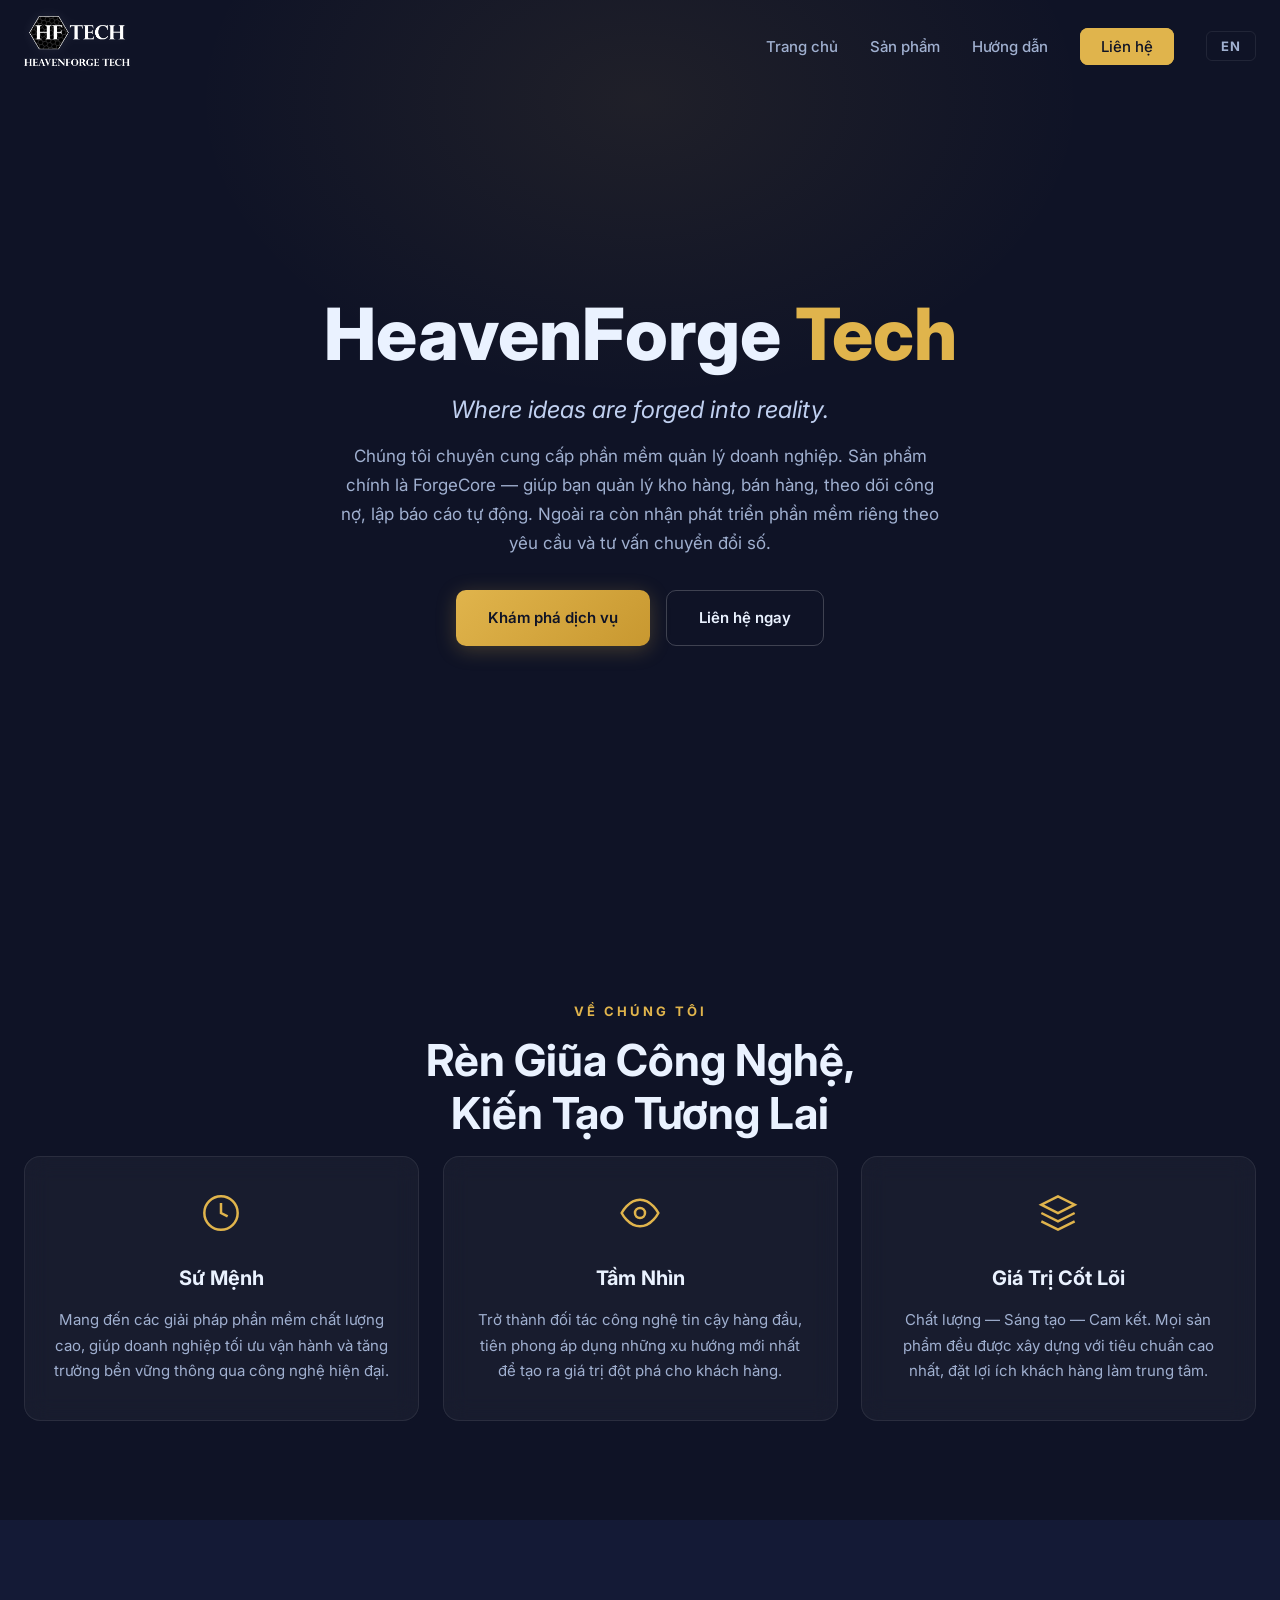
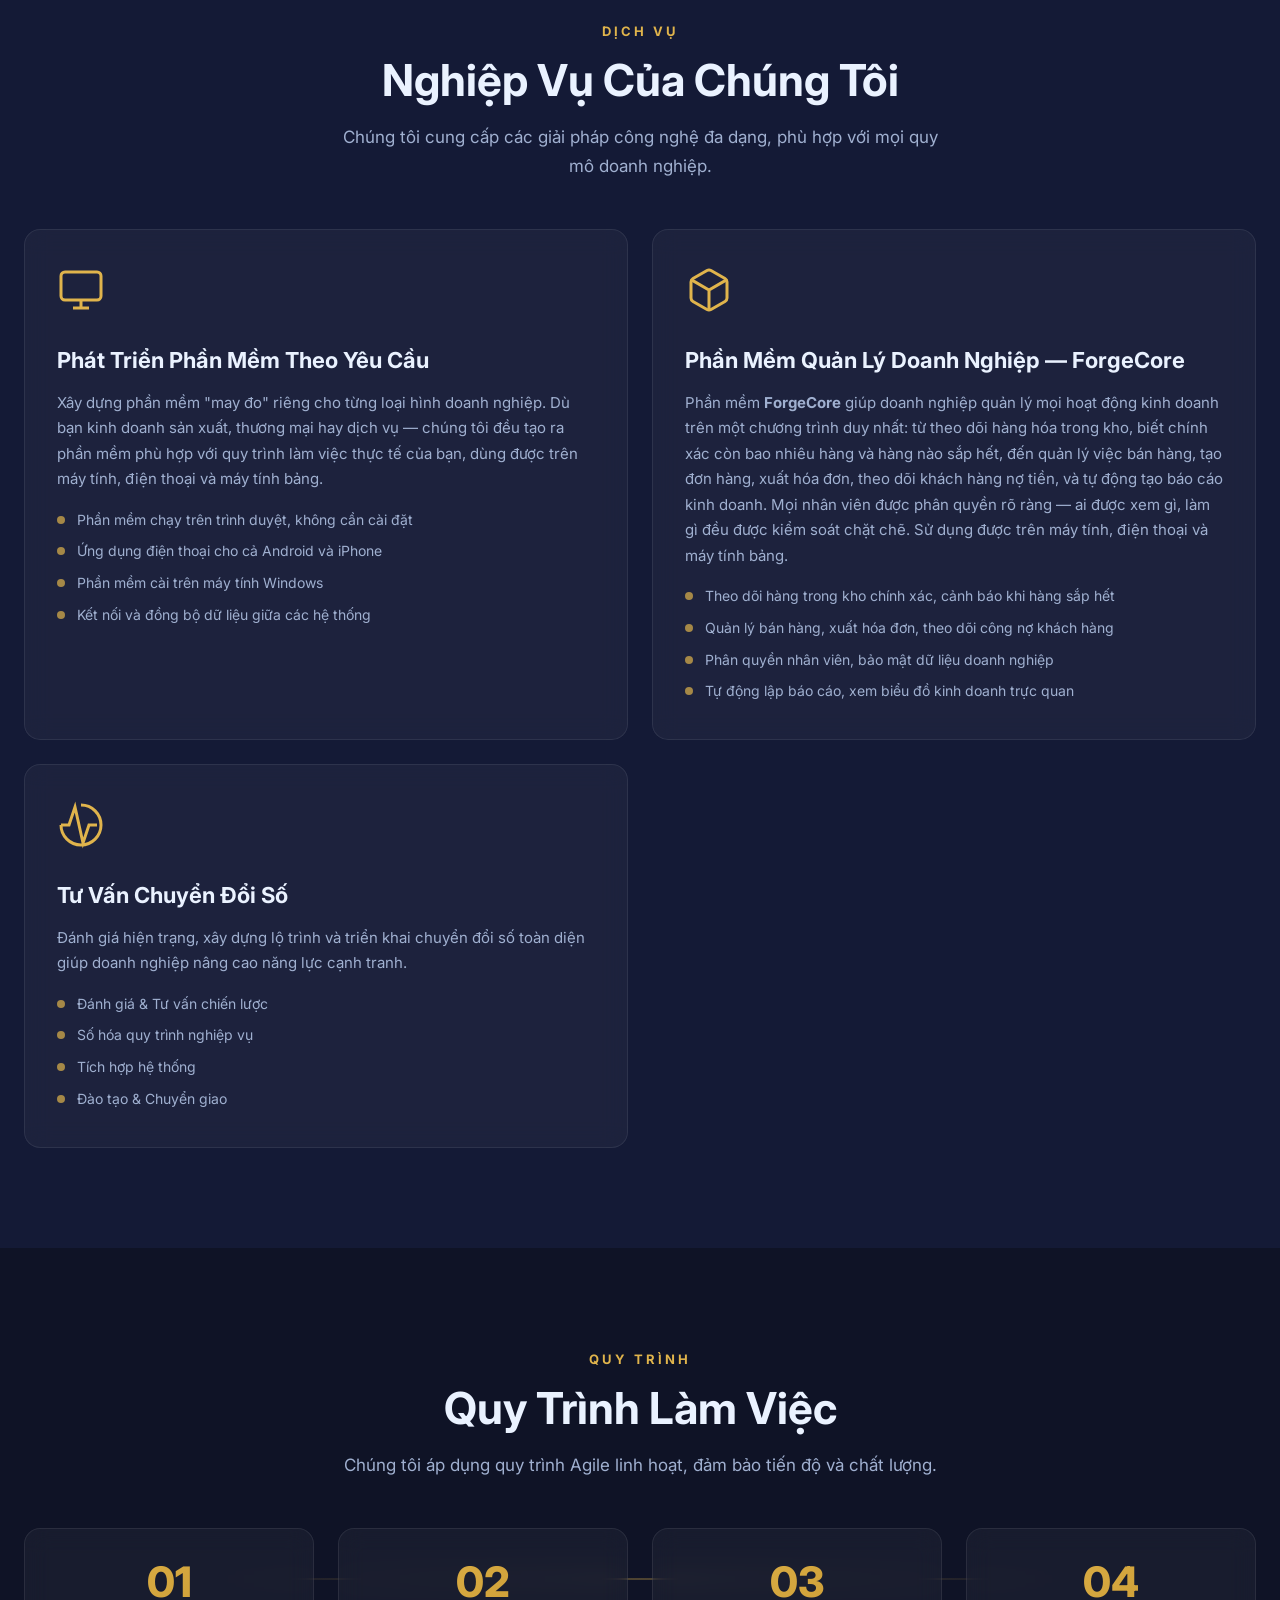
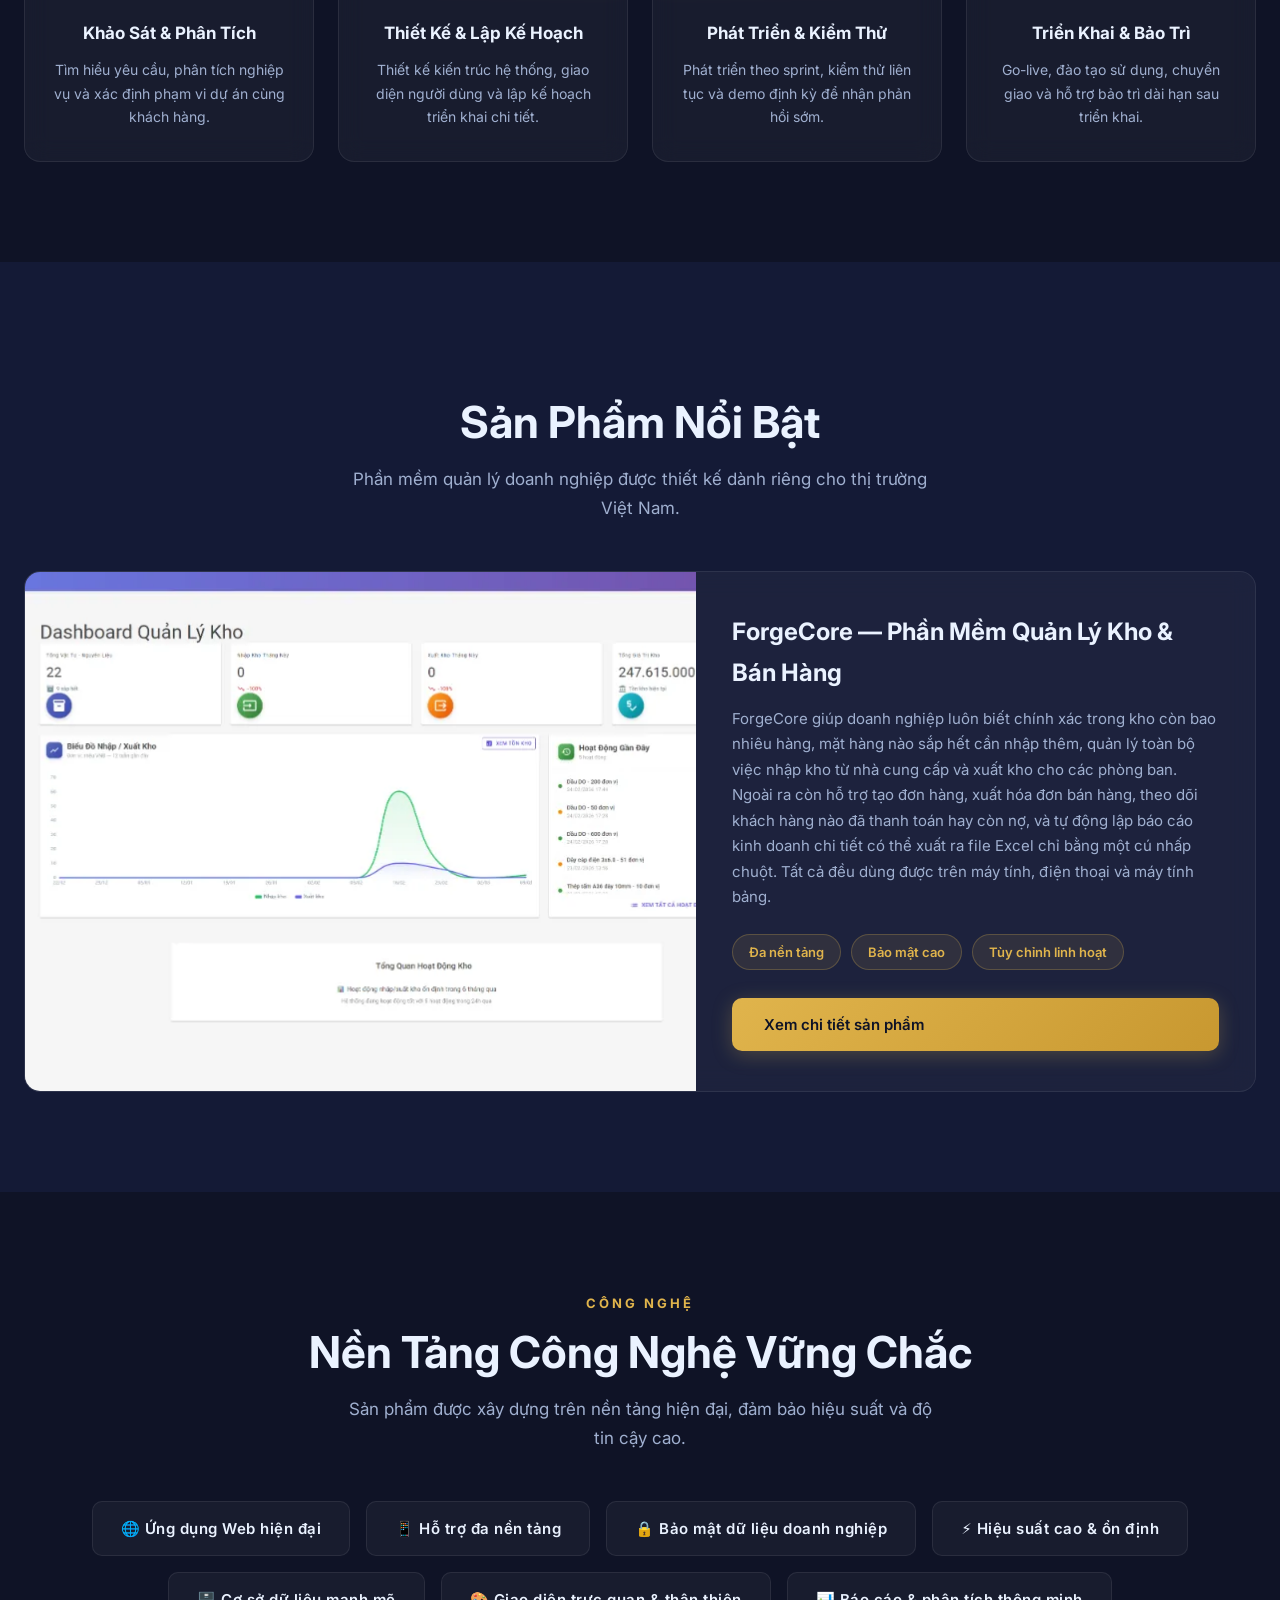
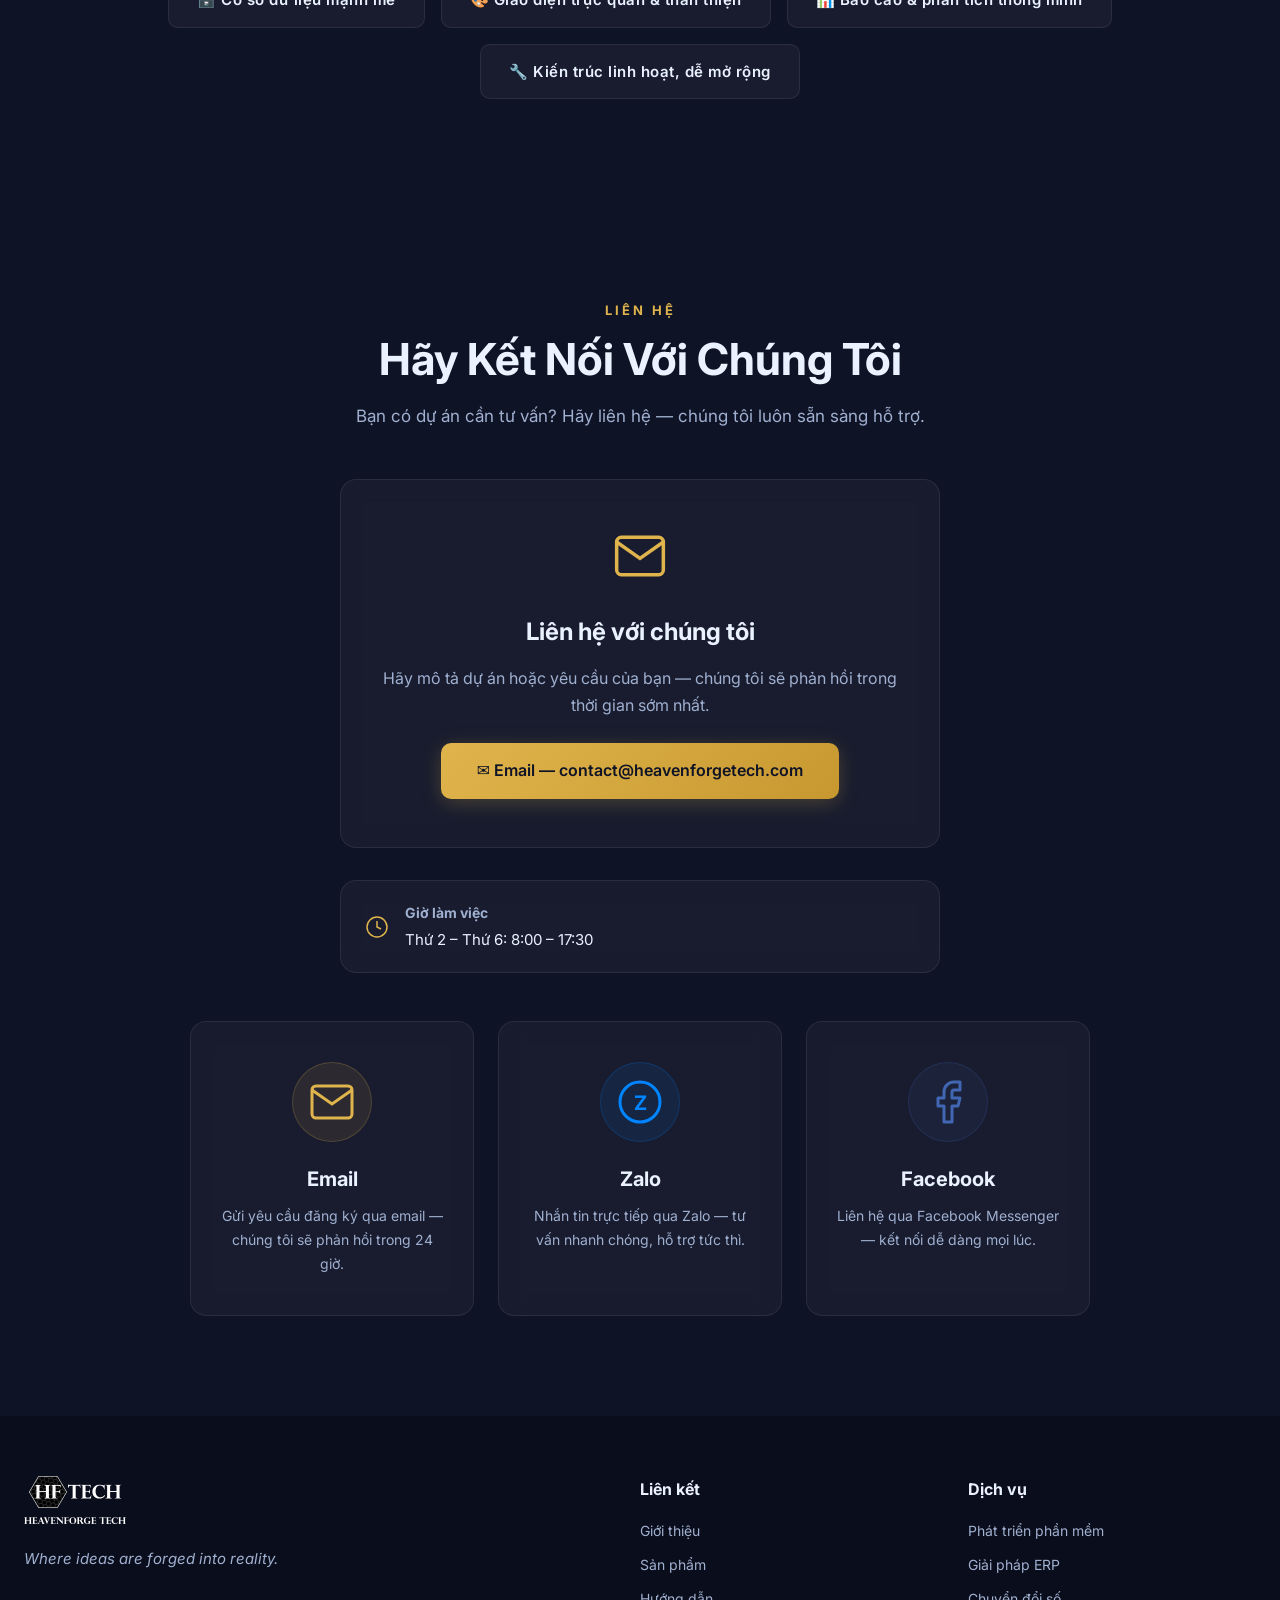
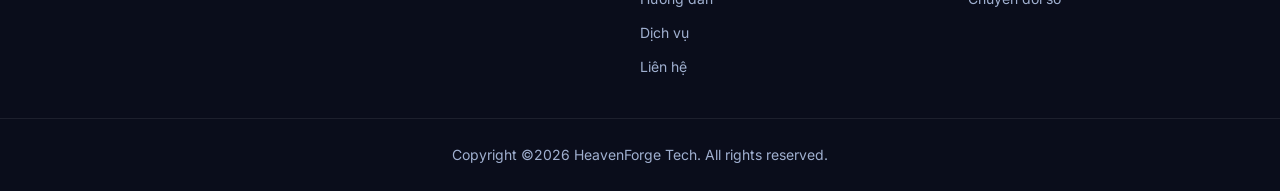
==== commit 70892c4f: "Add files via upload" ====
--- a/index.html
+++ b/index.html
@@ -6,7 +6,7 @@
   <meta name="viewport" content="width=device-width,initial-scale=1">
   <title>HeavenForge Tech — Giải Pháp & Phát Triển Phần Mềm Quản Lý Doanh Nghiệp</title>
   <meta name="description"
-    content="HeavenForge Tech — Công ty công nghệ chuyên phát triển phần mềm doanh nghiệp, hệ thống ERP quản lý kho, bán hàng, nhân sự, tư vấn chuyển đổi số và giải pháp quản lý nghiệp vụ toàn diện.">
+    content="HeavenForge Tech — Công ty chuyên cung cấp phần mềm quản lý doanh nghiệp. Sản phẩm chính là ForgeCore — phần mềm giúp doanh nghiệp quản lý kho hàng, biết chính xác còn bao nhiêu hàng, hàng nào sắp hết để kịp nhập thêm, quản lý bán hàng và theo dõi công nợ khách hàng, tự động lập báo cáo kinh doanh, phân quyền nhân viên và bảo mật dữ liệu. Sử dụng được trên máy tính, điện thoại và máy tính bảng. Ngoài ra còn nhận phát triển phần mềm riêng theo yêu cầu và tư vấn chuyển đổi số cho doanh nghiệp.">
   <meta name="keywords"
     content="phần mềm doanh nghiệp, quản lý nghiệp vụ, giải pháp ERP, phần mềm quản lý kho, phần mềm quản lý bán hàng, chuyển đổi số, phát triển phần mềm, quản lý nhân sự, phần mềm quản lý xuất nhập kho, hệ thống quản lý doanh nghiệp, enterprise software, business management software, HeavenForge Tech">
   <meta name="author" content="HeavenForge Tech">
@@ -17,10 +17,10 @@
   <!-- Open Graph -->
   <meta property="og:title" content="HeavenForge Tech — Giải Pháp & Phát Triển Phần Mềm Quản Lý Doanh Nghiệp">
   <meta property="og:description"
-    content="Giải pháp phần mềm doanh nghiệp toàn diện: ERP, quản lý kho, bán hàng, nhân sự. Tư vấn chuyển đổi số và phát triển phần mềm theo yêu cầu.">
+    content="HeavenForge Tech cung cấp phần mềm quản lý doanh nghiệp ForgeCore. Giúp quản lý kho hàng chính xác, biết ngay hàng nào sắp hết, quản lý bán hàng và công nợ, tự động lập báo cáo. Ngoài ra còn phát triển phần mềm riêng theo yêu cầu và tư vấn chuyển đổi số.">
   <meta property="og:type" content="website">
   <meta property="og:url" content="https://heavenforgetech.com/">
-  <meta property="og:image" content="https://heavenforgetech.com/assets/HFTech_Logo_Primary.webp">
+  <meta property="og:image" content="https://heavenforgetech.com/assets/HFTech_Logo_Primary_Black.webp">
   <meta property="og:locale" content="vi_VN">
   <meta property="og:site_name" content="HeavenForge Tech">
 
@@ -28,8 +28,8 @@
   <meta name="twitter:card" content="summary_large_image">
   <meta name="twitter:title" content="HeavenForge Tech — Giải Pháp & Phát Triển Phần Mềm Quản Lý Doanh Nghiệp">
   <meta name="twitter:description"
-    content="Giải pháp phần mềm quản lý nghiệp vụ doanh nghiệp: ERP, quản lý kho, bán hàng, nhân sự, chuyển đổi số.">
-  <meta name="twitter:image" content="https://heavenforgetech.com/assets/HFTech_Logo_Primary.webp">
+    content="HeavenForge Tech cung cấp phần mềm quản lý doanh nghiệp ForgeCore. Giúp quản lý kho hàng chính xác, quản lý bán hàng và công nợ, tự động lập báo cáo. Phát triển phần mềm riêng và tư vấn chuyển đổi số.">
+  <meta name="twitter:image" content="https://heavenforgetech.com/assets/HFTech_Logo_Primary_Black.webp">
 
   <!-- Structured Data -->
   <script type="application/ld+json">
@@ -41,8 +41,8 @@
         "@id": "https://heavenforgetech.com/#organization",
         "name": "HeavenForge Tech",
         "url": "https://heavenforgetech.com",
-        "logo": "https://heavenforgetech.com/assets/HFTech_Logo_Primary.webp",
-        "description": "Công ty công nghệ chuyên phát triển phần mềm doanh nghiệp, giải pháp ERP quản lý nghiệp vụ, tư vấn chuyển đổi số.",
+        "logo": "https://heavenforgetech.com/assets/HFTech_Logo_Primary_Black.webp",
+        "description": "Công ty chuyên cung cấp phần mềm quản lý doanh nghiệp. Sản phẩm chính là ForgeCore — phần mềm giúp doanh nghiệp biết chính xác hàng trong kho còn bao nhiêu, hàng nào sắp hết cần nhập thêm, quản lý việc bán hàng và theo dõi khách hàng nợ tiền, tự động tạo báo cáo kinh doanh, phân quyền cho từng nhân viên được xem và làm gì trên hệ thống. Ngoài ra còn nhận phát triển phần mềm riêng theo đặc thù doanh nghiệp và tư vấn chuyển đổi số.",
         "address": { "@type": "PostalAddress", "addressCountry": "VN" }
       },
       {
@@ -118,8 +118,7 @@
       <!-- <div class="badge animate-fade">CÔNG TY CÔNG NGHỆ</div>-->
       <h1 class="animate-fade">HeavenForge <span class="accent">Tech</span></h1>
       <p class="hero-tagline animate-fade">Where ideas are forged into reality.</p>
-      <p class="hero-desc animate-fade" data-i18n="hero.desc">Chúng tôi phát triển phần mềm quản lý doanh nghiệp hiện đại — từ hệ thống ERP,
-        quản lý kho hàng đến tư vấn chuyển đổi số toàn diện.</p>
+      <p class="hero-desc animate-fade" data-i18n="hero.desc">Chúng tôi chuyên cung cấp phần mềm quản lý doanh nghiệp. Sản phẩm chính là ForgeCore — giúp bạn quản lý kho hàng, bán hàng, theo dõi công nợ, lập báo cáo tự động. Ngoài ra còn nhận phát triển phần mềm riêng theo yêu cầu và tư vấn chuyển đổi số.</p>
       <div class="hero-btns animate-fade">
         <a href="#services" class="btn btn-primary" data-i18n="hero.btn.services">Khám phá dịch vụ</a>
         <a href="#contact" class="btn btn-outline" data-i18n="hero.btn.contact">Liên hệ ngay</a>
@@ -186,14 +185,13 @@
               <path d="M8 21h8M12 17v4" />
             </svg>
           </div>
-          <h3 data-i18n="services.dev.title">Phát Triển Phần Mềm</h3>
-          <p data-i18n="services.dev.desc">Thiết kế và phát triển ứng dụng Web, Mobile, Desktop theo yêu cầu. Sử dụng công nghệ hiện đại, kiến trúc
-            linh hoạt và khả năng mở rộng cao.</p>
+          <h3 data-i18n="services.dev.title">Phát Triển Phần Mềm Theo Yêu Cầu</h3>
+          <p data-i18n="services.dev.desc">Xây dựng phần mềm "may đo" riêng cho từng loại hình doanh nghiệp. Dù bạn kinh doanh sản xuất, thương mại hay dịch vụ — chúng tôi đều tạo ra phần mềm phù hợp với quy trình làm việc thực tế của bạn, dùng được trên máy tính, điện thoại và máy tính bảng.</p>
           <ul class="service-list">
-            <li>Web Application (SPA / PWA)</li>
-            <li>Mobile App (Cross-platform)</li>
-            <li>Desktop Application</li>
-            <li>API & Microservices</li>
+            <li data-i18n="services.dev.1">Phần mềm chạy trên trình duyệt, không cần cài đặt</li>
+            <li data-i18n="services.dev.2">Ứng dụng điện thoại cho cả Android và iPhone</li>
+            <li data-i18n="services.dev.3">Phần mềm cài trên máy tính Windows</li>
+            <li data-i18n="services.dev.4">Kết nối và đồng bộ dữ liệu giữa các hệ thống</li>
           </ul>
         </div>
         <div class="service-card glass-card">
@@ -204,14 +202,13 @@
               <path d="M3.27 6.96L12 12.01l8.73-5.05M12 22.08V12" />
             </svg>
           </div>
-          <h3 data-i18n="services.erp.title">Giải Pháp ERP — ForgeCore</h3>
-          <p data-i18n="services.erp.desc">Hệ thống <strong>ForgeCore</strong> quản lý toàn bộ hoạt động doanh nghiệp: kho hàng, bán hàng, đơn hàng, hóa đơn — tích hợp trên
-            một nền tảng duy nhất, đa thiết bị.</p>
+          <h3 data-i18n="services.erp.title">Phần Mềm Quản Lý Doanh Nghiệp — ForgeCore</h3>
+          <p data-i18n="services.erp.desc">Phần mềm <strong>ForgeCore</strong> giúp doanh nghiệp quản lý mọi hoạt động kinh doanh trên một chương trình duy nhất: từ theo dõi hàng hóa trong kho, biết chính xác còn bao nhiêu hàng và hàng nào sắp hết, đến quản lý việc bán hàng, tạo đơn hàng, xuất hóa đơn, theo dõi khách hàng nợ tiền, và tự động tạo báo cáo kinh doanh. Mọi nhân viên được phân quyền rõ ràng — ai được xem gì, làm gì đều được kiểm soát chặt chẽ. Sử dụng được trên máy tính, điện thoại và máy tính bảng.</p>
           <ul class="service-list">
-            <li data-i18n="services.erp.1">Quản lý Kho & Xuất nhập kho</li>
-            <li data-i18n="services.erp.2">Đơn hàng, Hóa đơn & Khách hàng</li>
-            <li data-i18n="services.erp.3">Phân quyền & Bảo mật dữ liệu</li>
-            <li data-i18n="services.erp.4">Báo cáo & Thống kê trực quan</li>
+            <li data-i18n="services.erp.1">Theo dõi hàng trong kho chính xác, cảnh báo khi hàng sắp hết</li>
+            <li data-i18n="services.erp.2">Quản lý bán hàng, xuất hóa đơn, theo dõi công nợ khách hàng</li>
+            <li data-i18n="services.erp.3">Phân quyền nhân viên, bảo mật dữ liệu doanh nghiệp</li>
+            <li data-i18n="services.erp.4">Tự động lập báo cáo, xem biểu đồ kinh doanh trực quan</li>
           </ul>
         </div>
         <div class="service-card glass-card">
@@ -277,8 +274,8 @@
           <img src="./screenshots/quan-ly-kho/dashboard.webp" alt="ForgeCore Dashboard" loading="lazy">
         </div>
         <div class="product-showcase-info">
-          <h3 data-i18n="product.name">ForgeCore — Quản Lý Kho & Bán Hàng</h3>
-          <p data-i18n="product.desc">Hệ thống quản lý toàn diện giúp doanh nghiệp kiểm soát kho hàng, theo dõi xuất nhập, quản lý đơn hàng và báo cáo doanh thu — tất cả trên một nền tảng duy nhất.</p>
+          <h3 data-i18n="product.name">ForgeCore — Phần Mềm Quản Lý Kho & Bán Hàng</h3>
+          <p data-i18n="product.desc">ForgeCore giúp doanh nghiệp luôn biết chính xác trong kho còn bao nhiêu hàng, mặt hàng nào sắp hết cần nhập thêm, quản lý toàn bộ việc nhập kho từ nhà cung cấp và xuất kho cho các phòng ban. Ngoài ra còn hỗ trợ tạo đơn hàng, xuất hóa đơn bán hàng, theo dõi khách hàng nào đã thanh toán hay còn nợ, và tự động lập báo cáo kinh doanh chi tiết có thể xuất ra file Excel chỉ bằng một cú nhấp chuột. Tất cả đều dùng được trên máy tính, điện thoại và máy tính bảng.</p>
           <div class="product-badges">
             <span class="product-badge" data-i18n="product.badge.1">Đa nền tảng</span>
             <span class="product-badge" data-i18n="product.badge.2">Bảo mật cao</span>
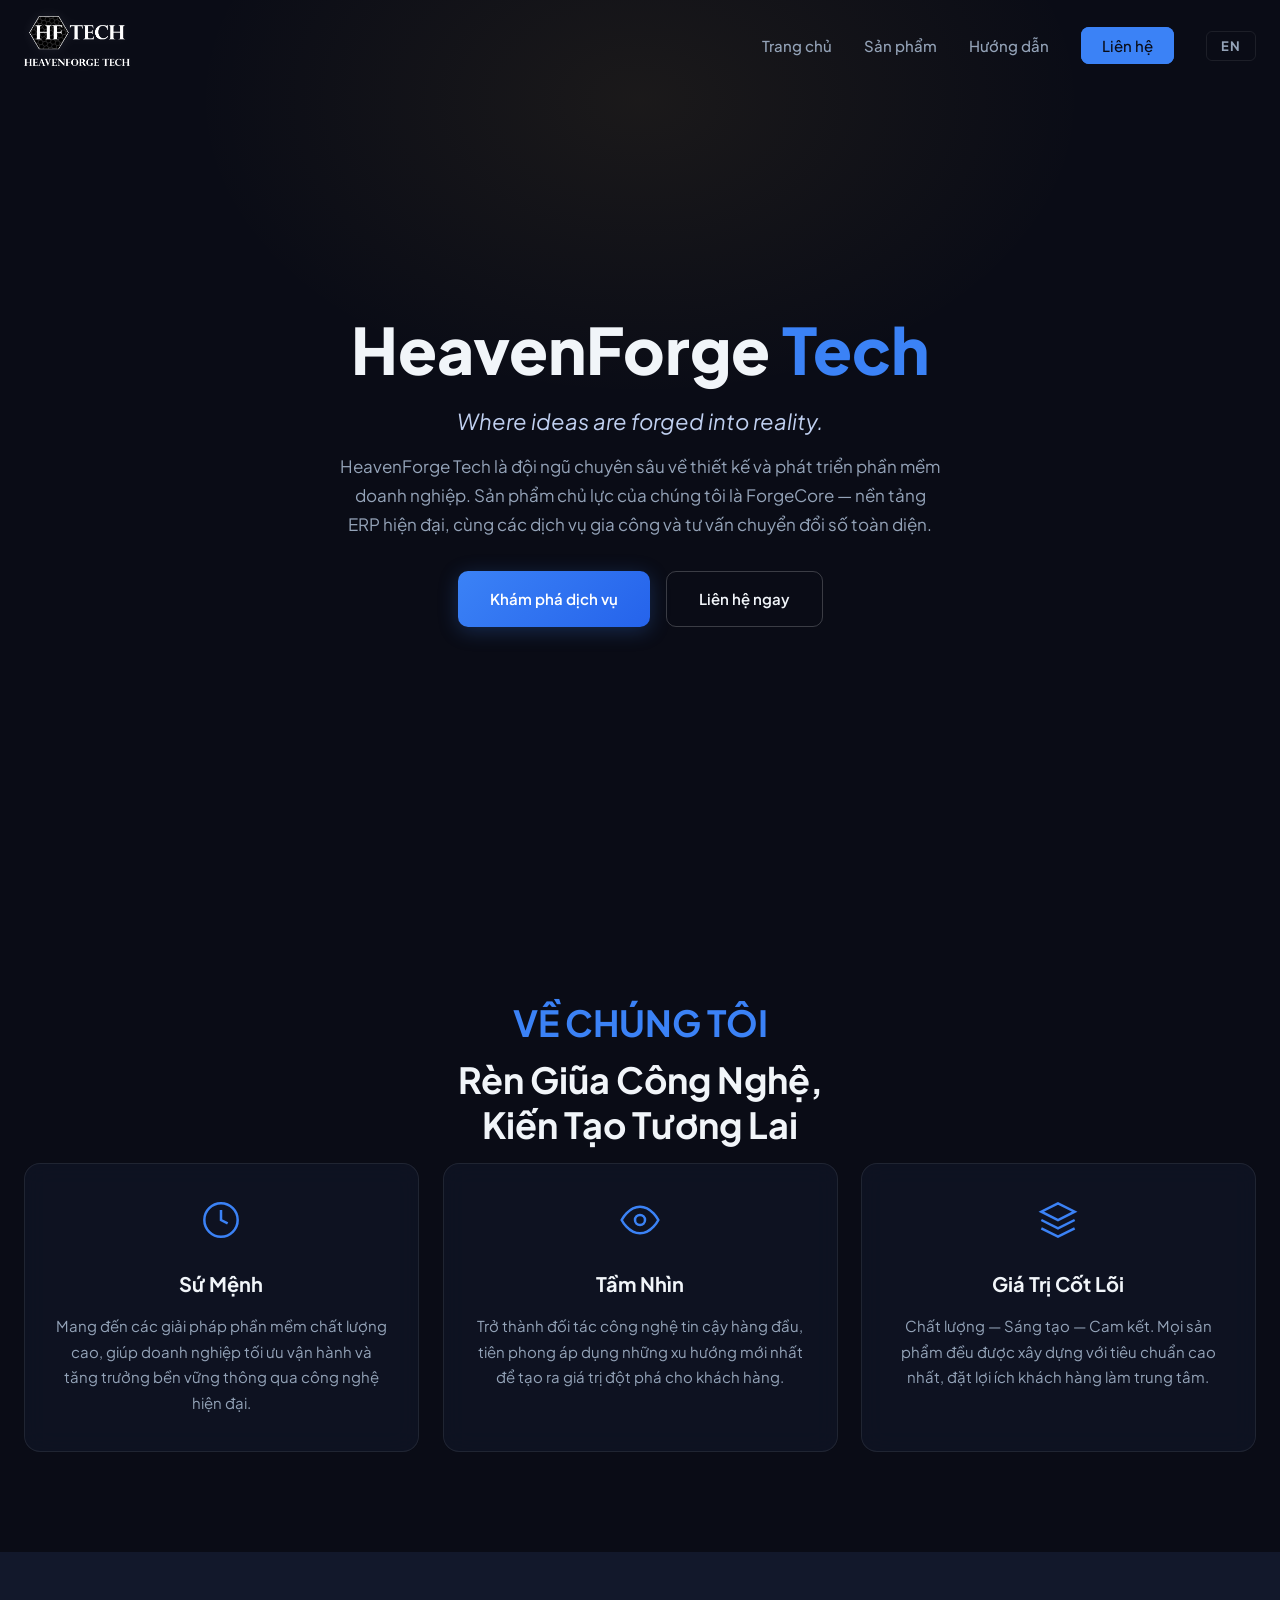
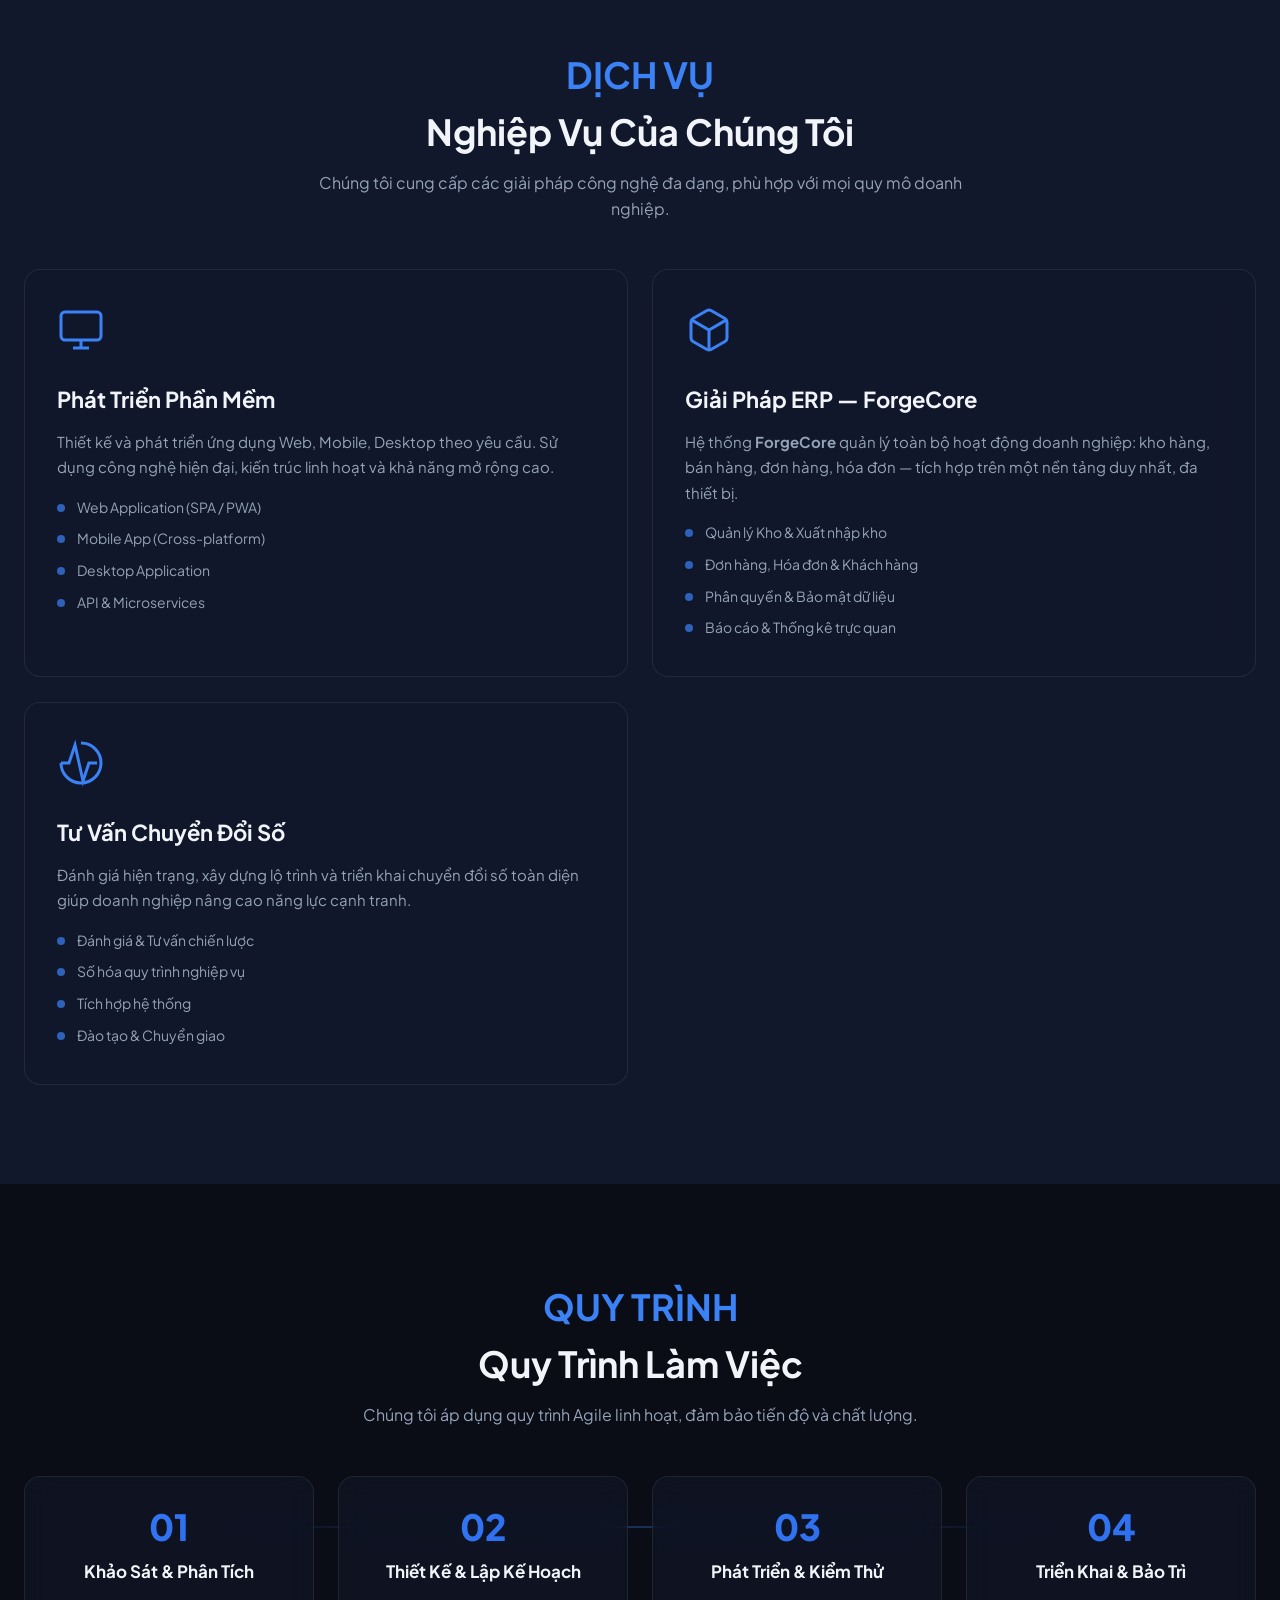
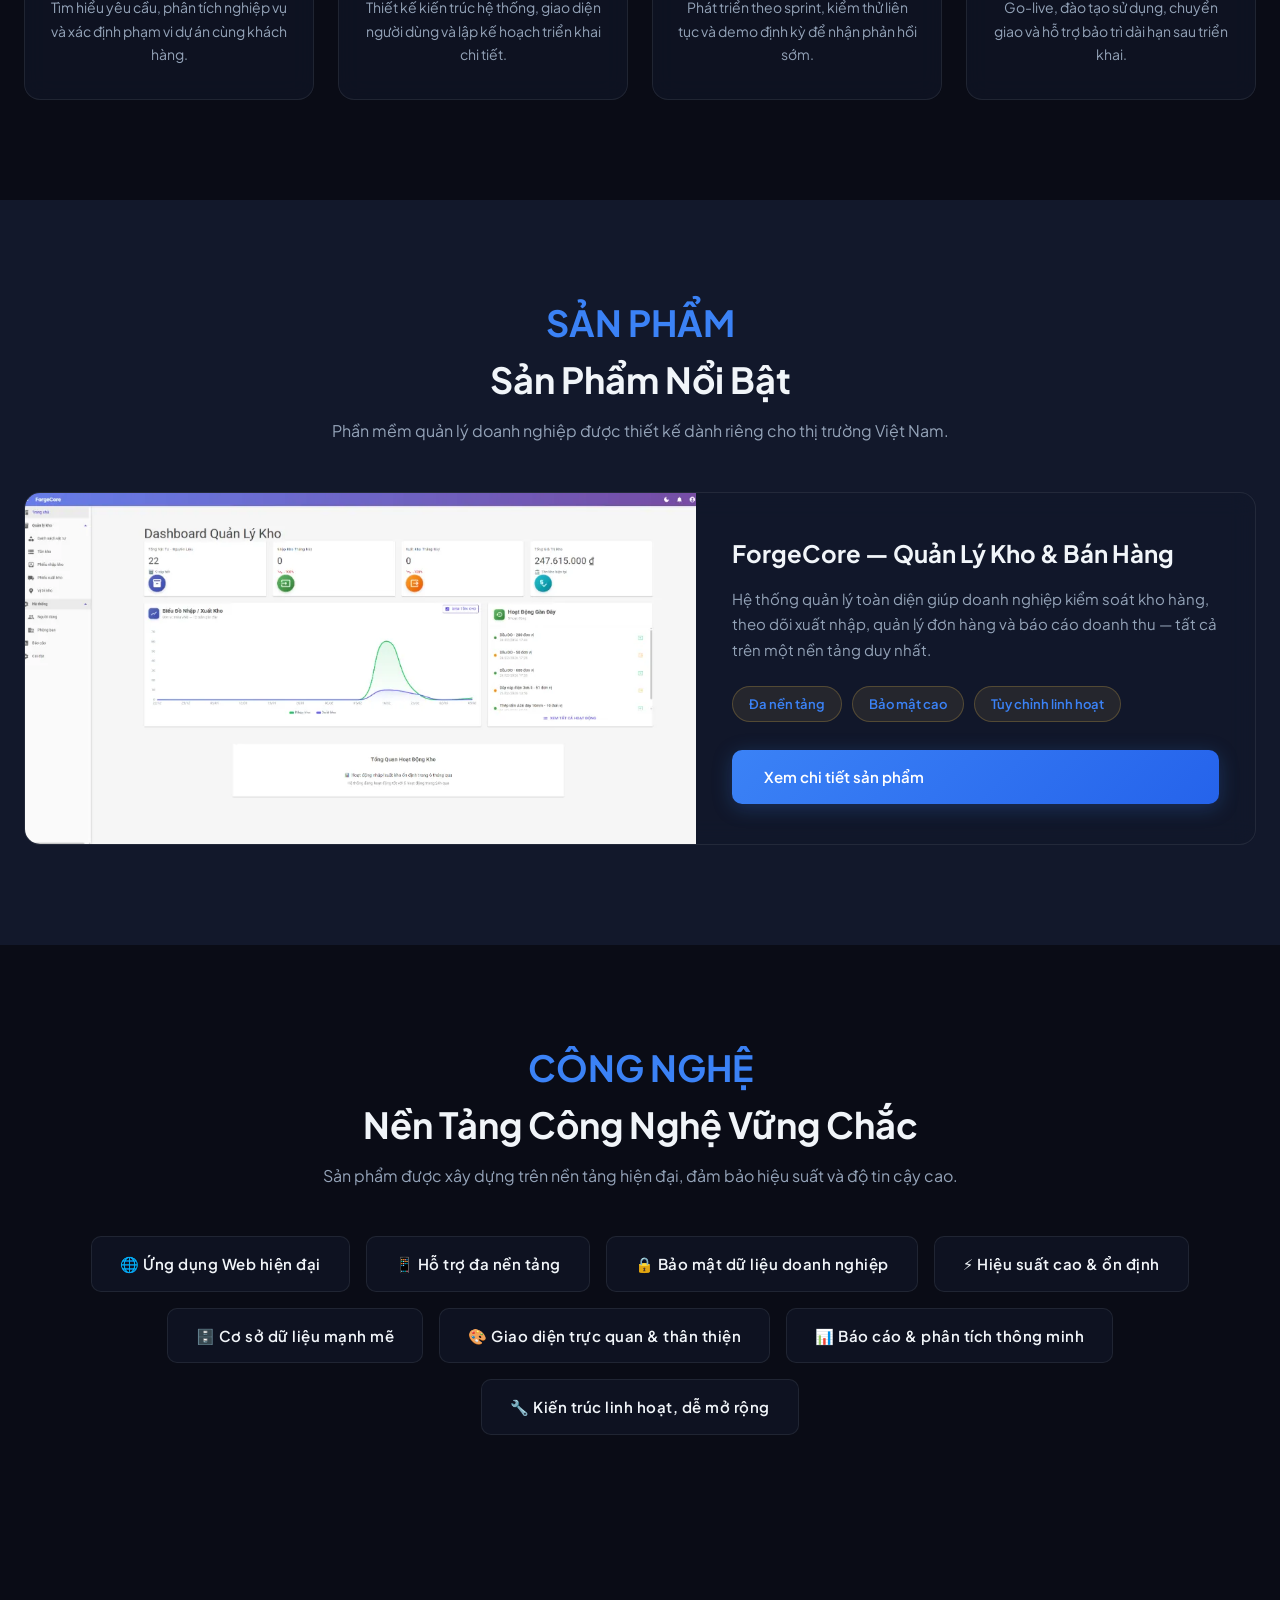
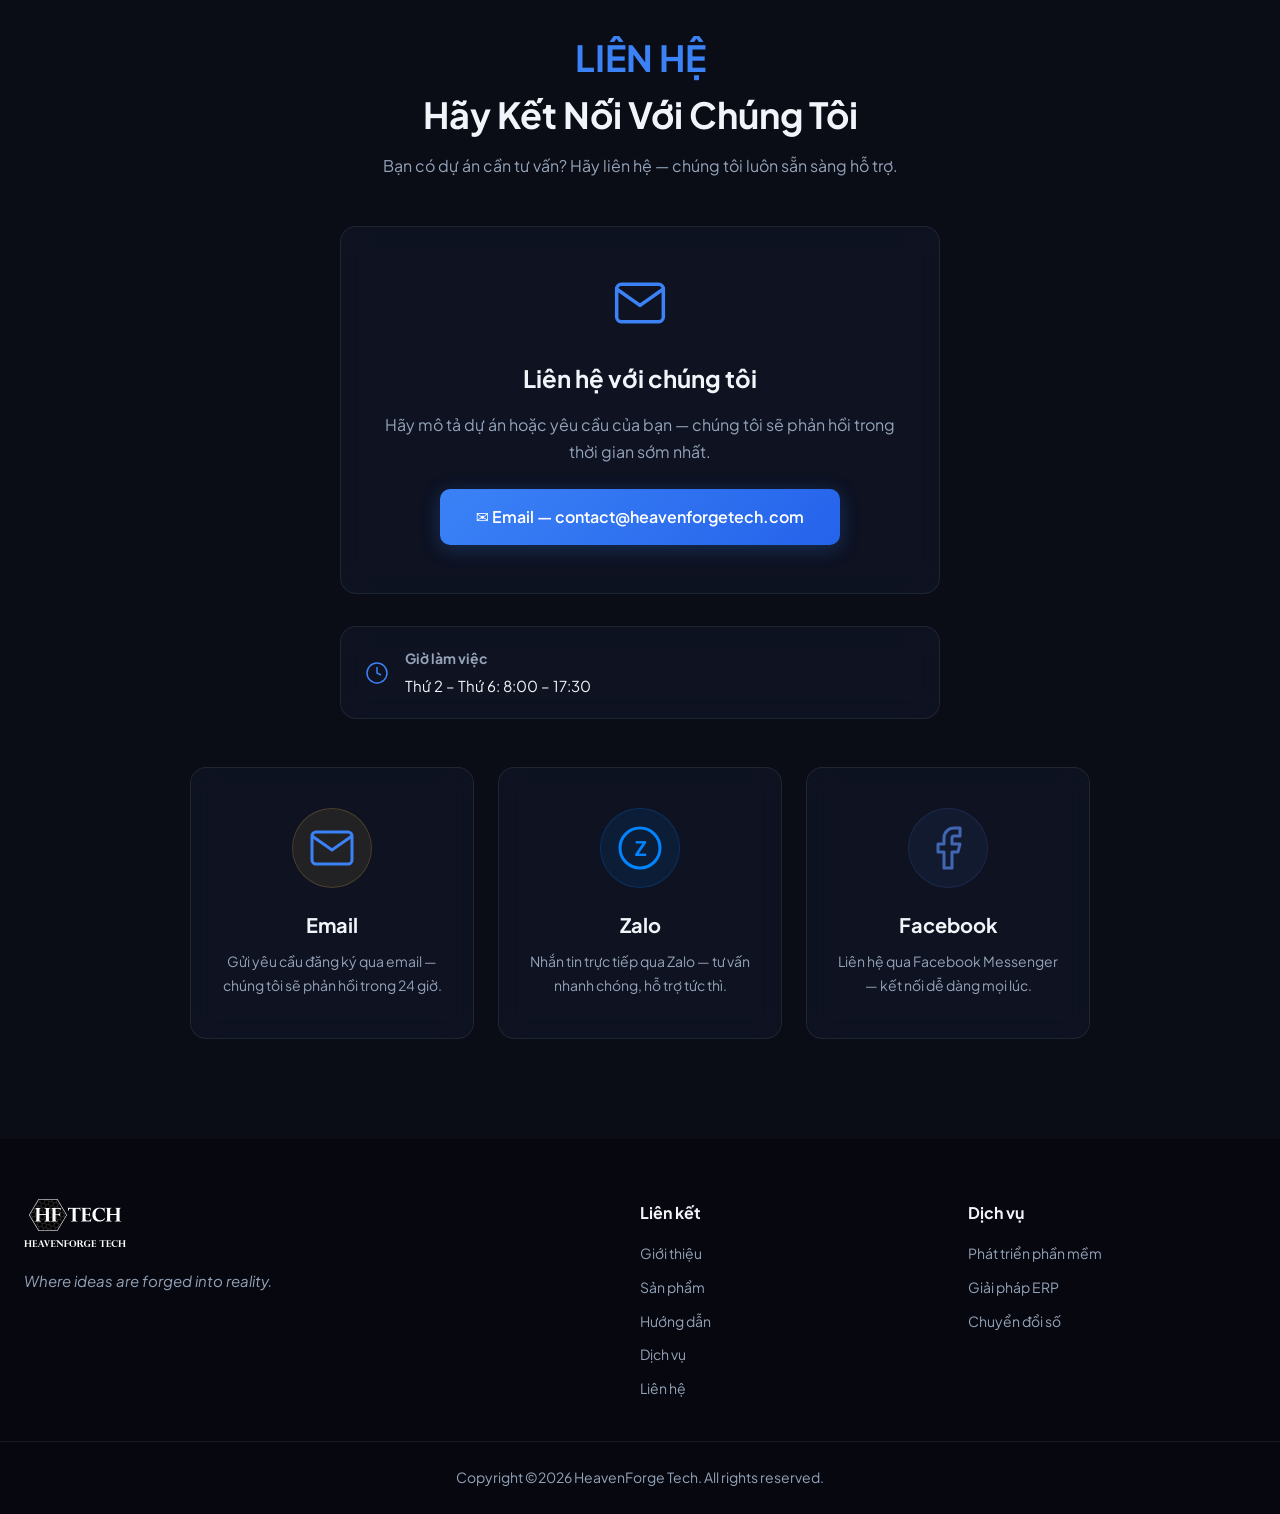
==== commit 61851bd0: "Add files via upload" ====
--- a/index.html
+++ b/index.html
@@ -6,7 +6,7 @@
   <meta name="viewport" content="width=device-width,initial-scale=1">
   <title>HeavenForge Tech — Giải Pháp & Phát Triển Phần Mềm Quản Lý Doanh Nghiệp</title>
   <meta name="description"
-    content="HeavenForge Tech — Công ty chuyên cung cấp phần mềm quản lý doanh nghiệp. Sản phẩm chính là ForgeCore — phần mềm giúp doanh nghiệp quản lý kho hàng, biết chính xác còn bao nhiêu hàng, hàng nào sắp hết để kịp nhập thêm, quản lý bán hàng và theo dõi công nợ khách hàng, tự động lập báo cáo kinh doanh, phân quyền nhân viên và bảo mật dữ liệu. Sử dụng được trên máy tính, điện thoại và máy tính bảng. Ngoài ra còn nhận phát triển phần mềm riêng theo yêu cầu và tư vấn chuyển đổi số cho doanh nghiệp.">
+    content="HeavenForge Tech — Đội ngũ chuyên phát triển phần mềm doanh nghiệp, hệ thống ERP quản lý kho, bán hàng, nhân sự. Sản phẩm chủ lực là ForgeCore cùng các dịch vụ tư vấn chuyển đổi số toàn diện.">
   <meta name="keywords"
     content="phần mềm doanh nghiệp, quản lý nghiệp vụ, giải pháp ERP, phần mềm quản lý kho, phần mềm quản lý bán hàng, chuyển đổi số, phát triển phần mềm, quản lý nhân sự, phần mềm quản lý xuất nhập kho, hệ thống quản lý doanh nghiệp, enterprise software, business management software, HeavenForge Tech">
   <meta name="author" content="HeavenForge Tech">
@@ -17,10 +17,10 @@
   <!-- Open Graph -->
   <meta property="og:title" content="HeavenForge Tech — Giải Pháp & Phát Triển Phần Mềm Quản Lý Doanh Nghiệp">
   <meta property="og:description"
-    content="HeavenForge Tech cung cấp phần mềm quản lý doanh nghiệp ForgeCore. Giúp quản lý kho hàng chính xác, biết ngay hàng nào sắp hết, quản lý bán hàng và công nợ, tự động lập báo cáo. Ngoài ra còn phát triển phần mềm riêng theo yêu cầu và tư vấn chuyển đổi số.">
+    content="Giải pháp phần mềm doanh nghiệp toàn diện: ERP, quản lý kho, bán hàng, nhân sự. Tư vấn chuyển đổi số và phát triển phần mềm theo yêu cầu.">
   <meta property="og:type" content="website">
   <meta property="og:url" content="https://heavenforgetech.com/">
-  <meta property="og:image" content="https://heavenforgetech.com/assets/HFTech_Logo_Primary_Black.webp">
+  <meta property="og:image" content="https://heavenforgetech.com/assets/HFTech_Logo_Primary.webp">
   <meta property="og:locale" content="vi_VN">
   <meta property="og:site_name" content="HeavenForge Tech">
 
@@ -28,66 +28,35 @@
   <meta name="twitter:card" content="summary_large_image">
   <meta name="twitter:title" content="HeavenForge Tech — Giải Pháp & Phát Triển Phần Mềm Quản Lý Doanh Nghiệp">
   <meta name="twitter:description"
-    content="HeavenForge Tech cung cấp phần mềm quản lý doanh nghiệp ForgeCore. Giúp quản lý kho hàng chính xác, quản lý bán hàng và công nợ, tự động lập báo cáo. Phát triển phần mềm riêng và tư vấn chuyển đổi số.">
-  <meta name="twitter:image" content="https://heavenforgetech.com/assets/HFTech_Logo_Primary_Black.webp">
+    content="Giải pháp phần mềm quản lý nghiệp vụ doanh nghiệp: ERP, quản lý kho, bán hàng, nhân sự, chuyển đổi số.">
+  <meta name="twitter:image" content="https://heavenforgetech.com/assets/HFTech_Logo_Primary.webp">
 
   <!-- Structured Data -->
   <script type="application/ld+json">
   {
     "@context": "https://schema.org",
-    "@graph": [
-      {
-        "@type": "Organization",
-        "@id": "https://heavenforgetech.com/#organization",
-        "name": "HeavenForge Tech",
-        "url": "https://heavenforgetech.com",
-        "logo": "https://heavenforgetech.com/assets/HFTech_Logo_Primary_Black.webp",
-        "description": "Công ty chuyên cung cấp phần mềm quản lý doanh nghiệp. Sản phẩm chính là ForgeCore — phần mềm giúp doanh nghiệp biết chính xác hàng trong kho còn bao nhiêu, hàng nào sắp hết cần nhập thêm, quản lý việc bán hàng và theo dõi khách hàng nợ tiền, tự động tạo báo cáo kinh doanh, phân quyền cho từng nhân viên được xem và làm gì trên hệ thống. Ngoài ra còn nhận phát triển phần mềm riêng theo đặc thù doanh nghiệp và tư vấn chuyển đổi số.",
-        "address": { "@type": "PostalAddress", "addressCountry": "VN" }
-      },
-      {
-        "@type": "WebSite",
-        "@id": "https://heavenforgetech.com/#website",
-        "url": "https://heavenforgetech.com",
-        "name": "HeavenForge Tech",
-        "publisher": { "@id": "https://heavenforgetech.com/#organization" },
-        "potentialAction": {
-          "@type": "SearchAction",
-          "target": "https://heavenforgetech.com/?q={search_term_string}",
-          "query-input": "required name=search_term_string"
-        }
-      },
-      {
-        "@type": "ItemList",
-        "itemListElement": [
-          {
-            "@type": "SiteNavigationElement",
-            "position": 1,
-            "name": "Sản phẩm",
-            "url": "https://heavenforgetech.com/products/"
-          },
-          {
-            "@type": "SiteNavigationElement",
-            "position": 2,
-            "name": "Hướng dẫn",
-            "url": "https://heavenforgetech.com/guide/"
-          },
-          {
-            "@type": "SiteNavigationElement",
-            "position": 3,
-            "name": "ForgeCore - Quản lý Kho",
-            "url": "https://forgecore.heavenforgetech.com/"
-          }
-        ]
-      }
-    ]
+    "@type": "Organization",
+    "name": "HeavenForge Tech",
+    "url": "https://heavenforgetech.com",
+    "logo": "https://heavenforgetech.com/assets/HFTech_Logo_Primary.webp",
+    "description": "Đội ngũ chuyên phát triển phần mềm doanh nghiệp, giải pháp ERP quản lý nghiệp vụ, với sản phẩm chủ lực ForgeCore và dịch vụ chuyển đổi số.",
+    "address": { "@type": "PostalAddress", "addressCountry": "VN" },
+    "sameAs": [],
+    "hasOfferCatalog": {
+      "@type": "OfferCatalog",
+      "name": "Dịch vụ Công nghệ",
+      "itemListElement": [
+        { "@type": "Offer", "itemOffered": { "@type": "Service", "name": "Phát triển phần mềm doanh nghiệp", "description": "Thiết kế và phát triển ứng dụng Web, Mobile, Desktop theo yêu cầu doanh nghiệp." }},
+        { "@type": "Offer", "itemOffered": { "@type": "Service", "name": "Giải pháp ERP & Quản lý nghiệp vụ", "description": "Hệ thống quản lý kho, bán hàng, nhân sự, tài chính tích hợp trên một nền tảng." }},
+        { "@type": "Offer", "itemOffered": { "@type": "Service", "name": "Tư vấn chuyển đổi số", "description": "Đánh giá, xây dựng lộ trình và triển khai chuyển đổi số toàn diện cho doanh nghiệp." }}
+      ]
+    }
   }
   </script>
   <link rel="icon" type="image/webp" href="./assets/favicon.webp">
   <link rel="preconnect" href="https://fonts.googleapis.com">
   <link rel="preconnect" href="https://fonts.gstatic.com" crossorigin>
-  <link href="https://fonts.googleapis.com/css2?family=Inter:wght@300;400;500;600;700;800&display=swap"
-    rel="stylesheet">
+  <link href="https://fonts.googleapis.com/css2?family=Plus+Jakarta+Sans:wght@300;400;500;600;700;800&display=swap" rel="stylesheet">
   <link rel="stylesheet" href="style.css?v=4">
 </head>
 
@@ -115,10 +84,11 @@
   <section id="hero" class="hero">
     <div class="hero-glow"></div>
     <div class="container hero-content">
-      <!-- <div class="badge animate-fade">CÔNG TY CÔNG NGHỆ</div>-->
+      <!-- <div class="badge animate-fade">ĐỘI NGŨ PHÁT TRIỂN</div>-->
       <h1 class="animate-fade">HeavenForge <span class="accent">Tech</span></h1>
       <p class="hero-tagline animate-fade">Where ideas are forged into reality.</p>
-      <p class="hero-desc animate-fade" data-i18n="hero.desc">Chúng tôi chuyên cung cấp phần mềm quản lý doanh nghiệp. Sản phẩm chính là ForgeCore — giúp bạn quản lý kho hàng, bán hàng, theo dõi công nợ, lập báo cáo tự động. Ngoài ra còn nhận phát triển phần mềm riêng theo yêu cầu và tư vấn chuyển đổi số.</p>
+      <p class="hero-desc animate-fade" data-i18n="hero.desc">Chúng tôi phát triển phần mềm quản lý doanh nghiệp hiện đại — từ hệ thống ERP,
+        quản lý kho hàng đến tư vấn chuyển đổi số toàn diện.</p>
       <div class="hero-btns animate-fade">
         <a href="#services" class="btn btn-primary" data-i18n="hero.btn.services">Khám phá dịch vụ</a>
         <a href="#contact" class="btn btn-outline" data-i18n="hero.btn.contact">Liên hệ ngay</a>
@@ -185,13 +155,14 @@
               <path d="M8 21h8M12 17v4" />
             </svg>
           </div>
-          <h3 data-i18n="services.dev.title">Phát Triển Phần Mềm Theo Yêu Cầu</h3>
-          <p data-i18n="services.dev.desc">Xây dựng phần mềm "may đo" riêng cho từng loại hình doanh nghiệp. Dù bạn kinh doanh sản xuất, thương mại hay dịch vụ — chúng tôi đều tạo ra phần mềm phù hợp với quy trình làm việc thực tế của bạn, dùng được trên máy tính, điện thoại và máy tính bảng.</p>
+          <h3 data-i18n="services.dev.title">Phát Triển Phần Mềm</h3>
+          <p data-i18n="services.dev.desc">Thiết kế và phát triển ứng dụng Web, Mobile, Desktop theo yêu cầu. Sử dụng công nghệ hiện đại, kiến trúc
+            linh hoạt và khả năng mở rộng cao.</p>
           <ul class="service-list">
-            <li data-i18n="services.dev.1">Phần mềm chạy trên trình duyệt, không cần cài đặt</li>
-            <li data-i18n="services.dev.2">Ứng dụng điện thoại cho cả Android và iPhone</li>
-            <li data-i18n="services.dev.3">Phần mềm cài trên máy tính Windows</li>
-            <li data-i18n="services.dev.4">Kết nối và đồng bộ dữ liệu giữa các hệ thống</li>
+            <li>Web Application (SPA / PWA)</li>
+            <li>Mobile App (Cross-platform)</li>
+            <li>Desktop Application</li>
+            <li>API & Microservices</li>
           </ul>
         </div>
         <div class="service-card glass-card">
@@ -202,13 +173,14 @@
               <path d="M3.27 6.96L12 12.01l8.73-5.05M12 22.08V12" />
             </svg>
           </div>
-          <h3 data-i18n="services.erp.title">Phần Mềm Quản Lý Doanh Nghiệp — ForgeCore</h3>
-          <p data-i18n="services.erp.desc">Phần mềm <strong>ForgeCore</strong> giúp doanh nghiệp quản lý mọi hoạt động kinh doanh trên một chương trình duy nhất: từ theo dõi hàng hóa trong kho, biết chính xác còn bao nhiêu hàng và hàng nào sắp hết, đến quản lý việc bán hàng, tạo đơn hàng, xuất hóa đơn, theo dõi khách hàng nợ tiền, và tự động tạo báo cáo kinh doanh. Mọi nhân viên được phân quyền rõ ràng — ai được xem gì, làm gì đều được kiểm soát chặt chẽ. Sử dụng được trên máy tính, điện thoại và máy tính bảng.</p>
+          <h3 data-i18n="services.erp.title">Giải Pháp ERP — ForgeCore</h3>
+          <p data-i18n="services.erp.desc">Hệ thống <strong>ForgeCore</strong> quản lý toàn bộ hoạt động doanh nghiệp: kho hàng, bán hàng, đơn hàng, hóa đơn — tích hợp trên
+            một nền tảng duy nhất, đa thiết bị.</p>
           <ul class="service-list">
-            <li data-i18n="services.erp.1">Theo dõi hàng trong kho chính xác, cảnh báo khi hàng sắp hết</li>
-            <li data-i18n="services.erp.2">Quản lý bán hàng, xuất hóa đơn, theo dõi công nợ khách hàng</li>
-            <li data-i18n="services.erp.3">Phân quyền nhân viên, bảo mật dữ liệu doanh nghiệp</li>
-            <li data-i18n="services.erp.4">Tự động lập báo cáo, xem biểu đồ kinh doanh trực quan</li>
+            <li data-i18n="services.erp.1">Quản lý Kho & Xuất nhập kho</li>
+            <li data-i18n="services.erp.2">Đơn hàng, Hóa đơn & Khách hàng</li>
+            <li data-i18n="services.erp.3">Phân quyền & Bảo mật dữ liệu</li>
+            <li data-i18n="services.erp.4">Báo cáo & Thống kê trực quan</li>
           </ul>
         </div>
         <div class="service-card glass-card">
@@ -274,8 +246,8 @@
           <img src="./screenshots/quan-ly-kho/dashboard.webp" alt="ForgeCore Dashboard" loading="lazy">
         </div>
         <div class="product-showcase-info">
-          <h3 data-i18n="product.name">ForgeCore — Phần Mềm Quản Lý Kho & Bán Hàng</h3>
-          <p data-i18n="product.desc">ForgeCore giúp doanh nghiệp luôn biết chính xác trong kho còn bao nhiêu hàng, mặt hàng nào sắp hết cần nhập thêm, quản lý toàn bộ việc nhập kho từ nhà cung cấp và xuất kho cho các phòng ban. Ngoài ra còn hỗ trợ tạo đơn hàng, xuất hóa đơn bán hàng, theo dõi khách hàng nào đã thanh toán hay còn nợ, và tự động lập báo cáo kinh doanh chi tiết có thể xuất ra file Excel chỉ bằng một cú nhấp chuột. Tất cả đều dùng được trên máy tính, điện thoại và máy tính bảng.</p>
+          <h3 data-i18n="product.name">ForgeCore — Quản Lý Kho & Bán Hàng</h3>
+          <p data-i18n="product.desc">Hệ thống quản lý toàn diện giúp doanh nghiệp kiểm soát kho hàng, theo dõi xuất nhập, quản lý đơn hàng và báo cáo doanh thu — tất cả trên một nền tảng duy nhất.</p>
           <div class="product-badges">
             <span class="product-badge" data-i18n="product.badge.1">Đa nền tảng</span>
             <span class="product-badge" data-i18n="product.badge.2">Bảo mật cao</span>
@@ -353,7 +325,7 @@
           <div class="channel-icon channel-zalo">
             <svg width="48" height="48" viewBox="0 0 24 24" fill="none" aria-hidden="true">
               <circle cx="12" cy="12" r="10" stroke="currentColor" stroke-width="1.5" />
-              <text x="12" y="16" text-anchor="middle" fill="currentColor" font-size="10" font-weight="700" font-family="Inter, sans-serif">Z</text>
+              <text x="12" y="16" text-anchor="middle" fill="currentColor" font-size="10" font-weight="700" font-family="Plus Jakarta Sans, sans-serif">Z</text>
             </svg>
           </div>
           <h3 data-i18n="guide.channel.zalo">Zalo</h3>
@@ -401,7 +373,7 @@
     </div>
   </footer>
 
-  <script src="i18n.js?v=2"></script>
+  <script src="i18n.js?v=1"></script>
   <script src="main.js?v=5" defer></script>
 </body>
 
--- a/style.css
+++ b/style.css
@@ -21,14 +21,14 @@
 
 
 :root {
-  --bg: #0f1326;
-  --bg2: #141a36;
-  --fg: #eaf2ff;
-  --fg-muted: #a0b0d0;
-  --accent: #e0b44c;
-  --accent-glow: rgba(224, 180, 76, .25);
-  --glass-bg: rgba(255, 255, 255, .04);
-  --glass-border: rgba(255, 255, 255, .08);
+  --bg: #0a0c16;
+  --bg2: #12182b;
+  --fg: #f1f5f9;
+  --fg-muted: #94a3b8;
+  --accent: #3b82f6;
+  --accent-glow: rgba(59, 130, 246, 0.25);
+  --glass-bg: rgba(18, 24, 43, 0.6);
+  --glass-border: rgba(255, 255, 255, 0.08);
   --radius: 16px;
   --transition: .35s cubic-bezier(.4, 0, .2, 1);
 }
@@ -47,7 +47,7 @@
 }
 
 body {
-  font-family: 'Inter', system-ui, -apple-system, sans-serif;
+  font-family: 'Plus Jakarta Sans', system-ui, -apple-system, sans-serif;
   background: var(--bg);
   color: var(--fg);
   line-height: 1.7;
@@ -61,7 +61,7 @@
 }
 
 a:hover {
-  color: #f0cc70;
+  color: #60a5fa;
 }
 
 img {
@@ -95,9 +95,9 @@
 }
 
 .glass-card:hover {
-  transform: translateY(-6px);
-  border-color: rgba(224, 180, 76, .25);
-  box-shadow: 0 12px 40px rgba(0, 0, 0, .3), 0 0 20px var(--accent-glow);
+  transform: translateY(-4px);
+  border-color: rgba(59, 130, 246, 0.3);
+  box-shadow: 0 20px 40px -10px rgba(0, 0, 0, 0.5), 0 0 20px var(--accent-glow);
 }
 
 /* ===== HEADER ===== */
@@ -299,14 +299,14 @@
 }
 
 .hero h1 {
-  font-size: clamp(36px, 6vw, 72px);
+  font-size: clamp(36px, 5.5vw, 64px);
   font-weight: 800;
-  line-height: 1.1;
+  line-height: 1.15;
   margin-bottom: 16px;
 }
 
 .hero-tagline {
-  font-size: clamp(18px, 2.5vw, 24px);
+  font-size: clamp(18px, 2vw, 22px);
   color: #c0d0f0;
   font-weight: 400;
   font-style: italic;
@@ -342,15 +342,15 @@
 }
 
 .btn-primary {
-  background: linear-gradient(135deg, var(--accent), #c89830);
-  color: var(--bg);
+  background: linear-gradient(135deg, var(--accent), #2563eb);
+  color: #ffffff;
   box-shadow: 0 4px 20px var(--accent-glow);
 }
 
 .btn-primary:hover {
   transform: translateY(-2px);
   box-shadow: 0 8px 30px var(--accent-glow);
-  color: var(--bg);
+  color: #ffffff;
 }
 
 .btn-outline {
@@ -380,27 +380,28 @@
 }
 
 .section-label {
-  font-size: 13px;
+  font-size: clamp(26px, 3.5vw, 36px);
   font-weight: 700;
-  letter-spacing: 3px;
   color: var(--accent);
   text-align: center;
   margin-bottom: 12px;
+  line-height: 1.25;
 }
 
 .section-title {
-  font-size: clamp(28px, 4vw, 44px);
+  font-size: clamp(26px, 3.5vw, 36px);
   font-weight: 700;
   text-align: center;
   margin-bottom: 16px;
-  line-height: 1.2;
+  line-height: 1.25;
 }
 
 .section-sub {
-  font-size: 17px;
+  font-size: 16px;
+  line-height: 1.6;
   color: var(--fg-muted);
   text-align: center;
-  max-width: 600px;
+  max-width: 700px;
   margin: 0 auto 48px;
 }
 
@@ -508,13 +509,13 @@
 }
 
 .step-number {
-  font-size: 42px;
+  font-size: 36px;
   font-weight: 800;
-  background: linear-gradient(135deg, var(--accent), #c89830);
+  background: linear-gradient(135deg, var(--accent), #2563eb);
   -webkit-background-clip: text;
   -webkit-text-fill-color: transparent;
   background-clip: text;
-  margin-bottom: 16px;
+  margin-bottom: 12px;
   line-height: 1;
 }
 
@@ -590,8 +591,8 @@
   gap: 8px;
   padding: 14px 36px;
   border-radius: 10px;
-  background: linear-gradient(135deg, var(--accent), #c89830);
-  color: var(--bg);
+  background: linear-gradient(135deg, var(--accent), #2563eb);
+  color: #ffffff;
   font-size: 16px;
   font-weight: 600;
   box-shadow: 0 4px 20px var(--accent-glow);
@@ -601,7 +602,7 @@
 .contact-cta a:hover {
   transform: translateY(-2px);
   box-shadow: 0 8px 30px var(--accent-glow);
-  color: var(--bg);
+  color: #ffffff;
 }
 
 .contact-details {
@@ -713,13 +714,13 @@
 }
 
 .overview-number {
-  font-size: 42px;
+  font-size: 36px;
   font-weight: 800;
-  background: linear-gradient(135deg, var(--accent), #c89830);
+  background: linear-gradient(135deg, var(--accent), #2563eb);
   -webkit-background-clip: text;
   -webkit-text-fill-color: transparent;
   background-clip: text;
-  margin-bottom: 16px;
+  margin-bottom: 12px;
   line-height: 1;
 }
 
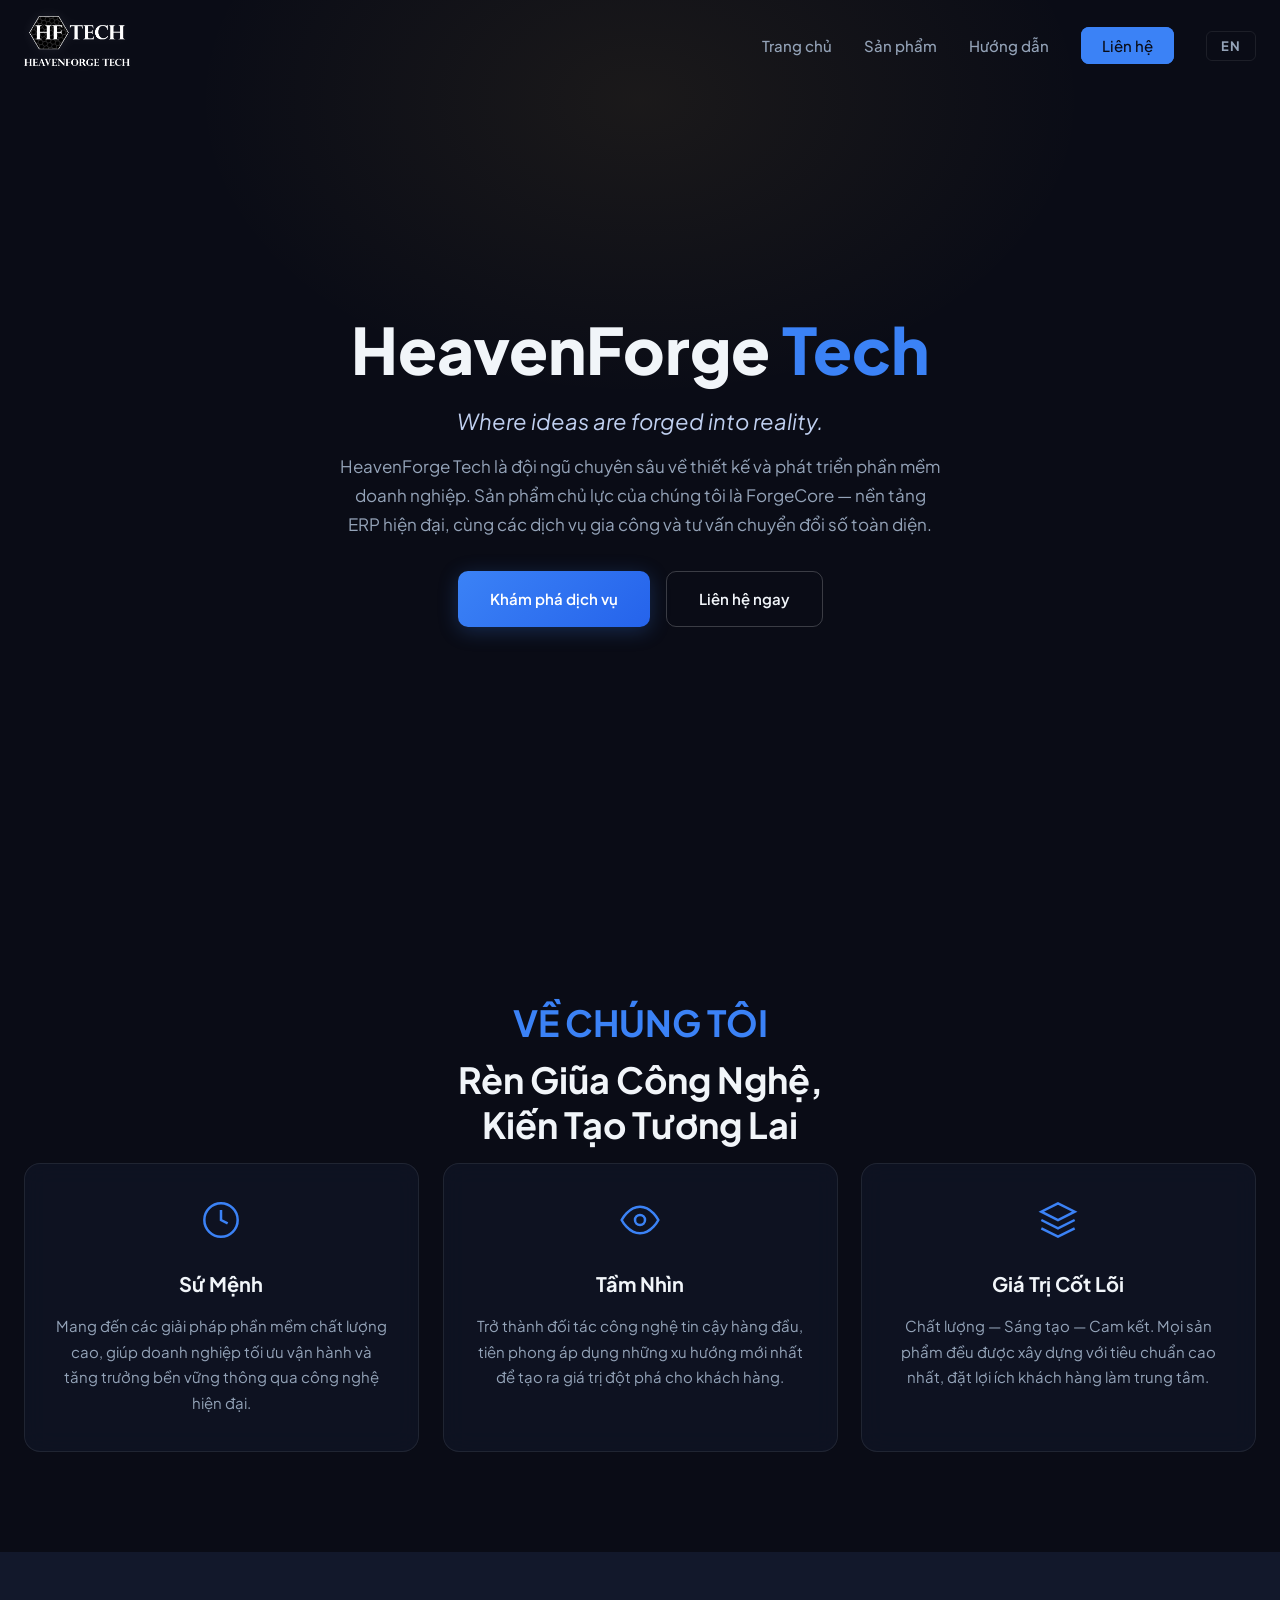
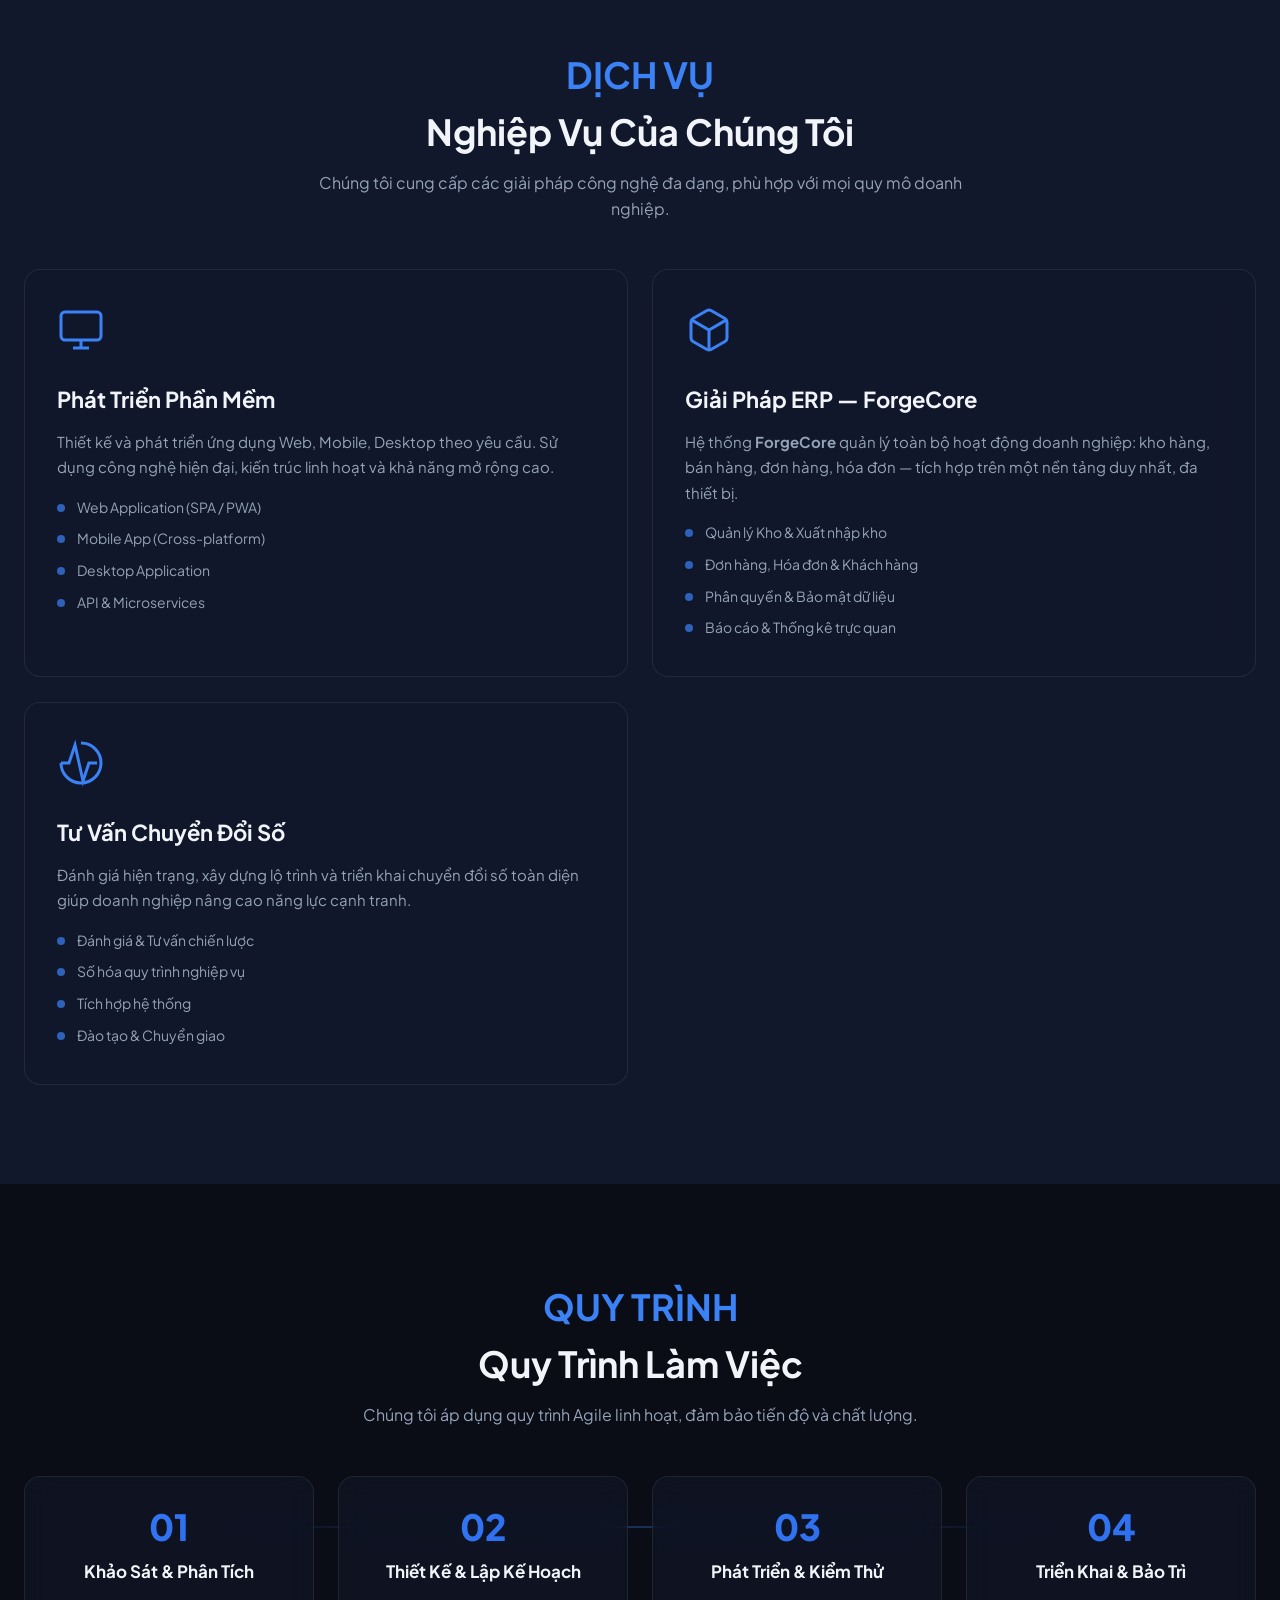
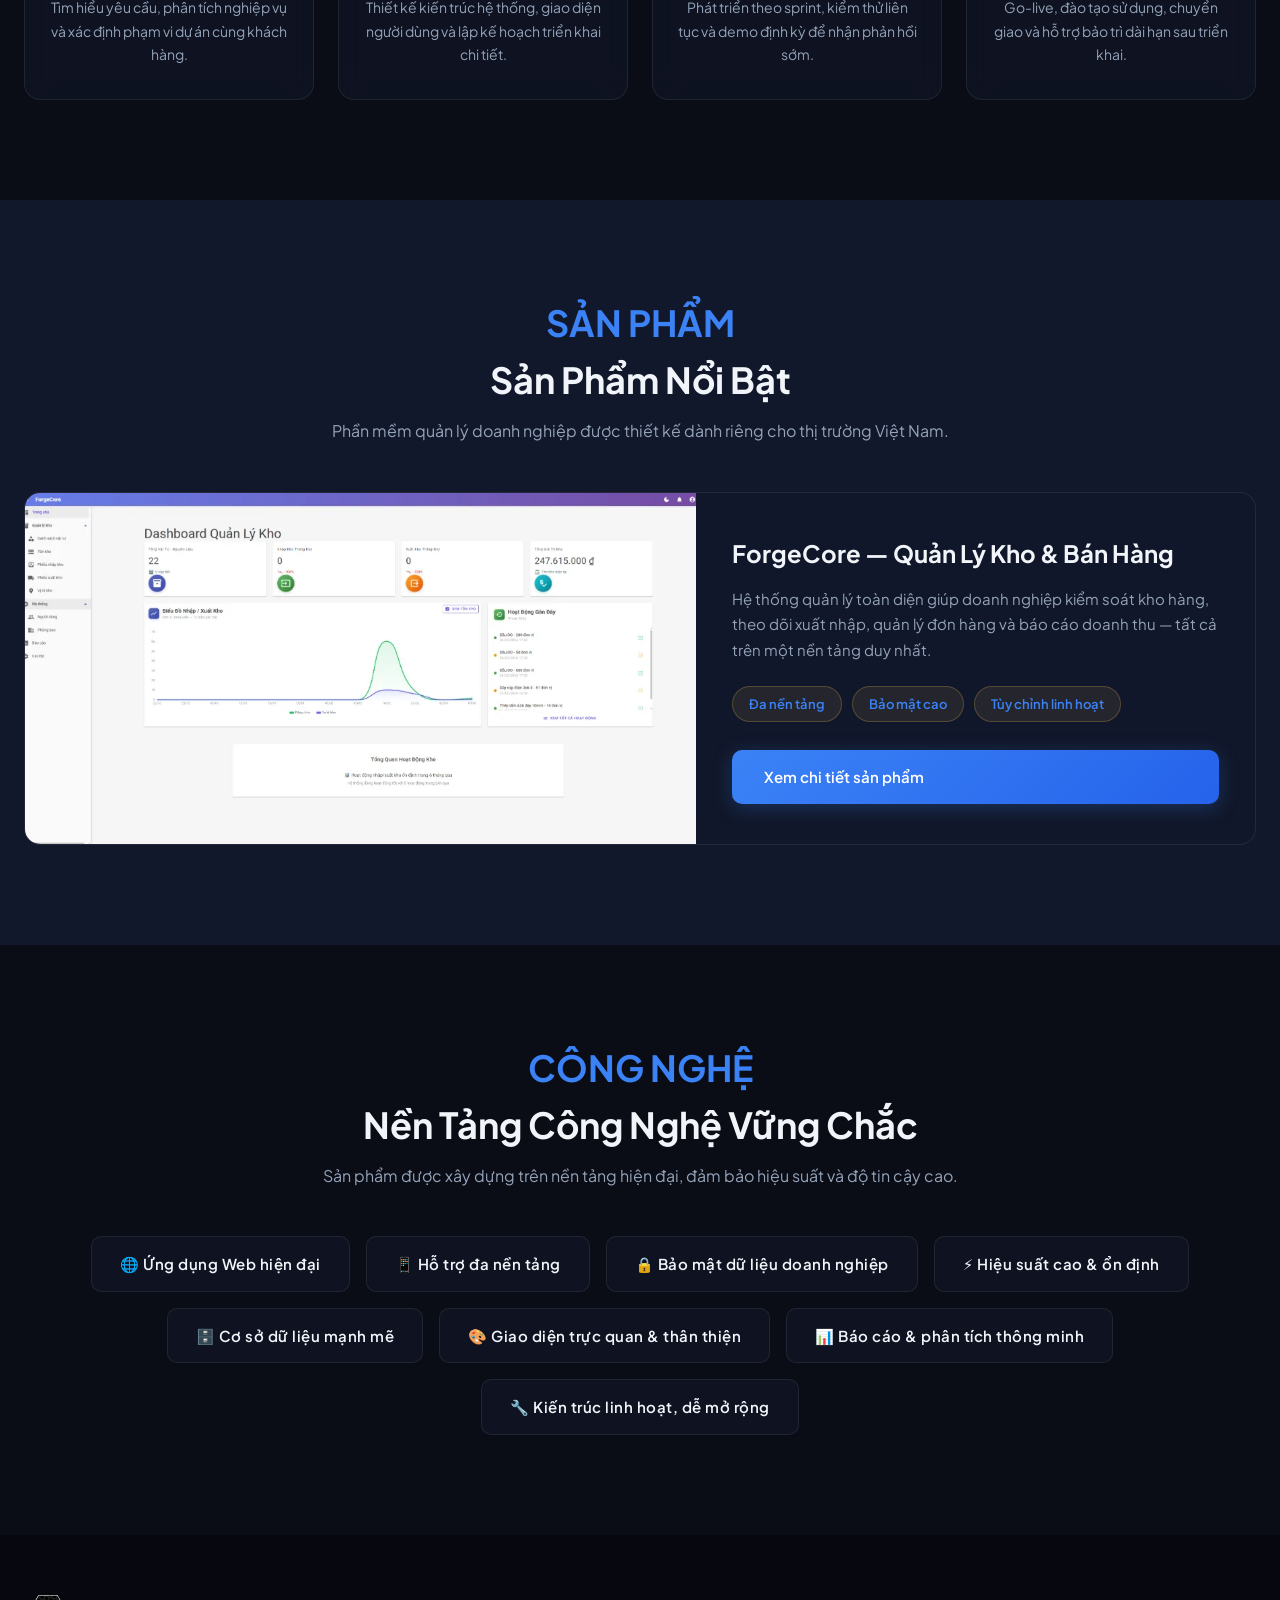
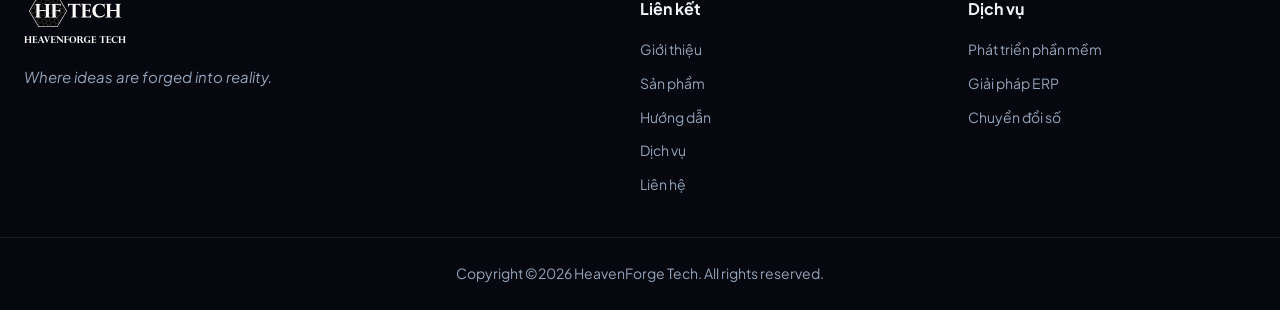
==== commit caf93141: "Add files via upload" ====
--- a/index.html
+++ b/index.html
@@ -74,7 +74,7 @@
         <li><a href="#hero" data-i18n="nav.home">Trang chủ</a></li>
         <li><a href="./products/" data-i18n="nav.products">Sản phẩm</a></li>
         <li><a href="./guide/" data-i18n="nav.guide">Hướng dẫn</a></li>
-        <li><a href="#contact" class="nav-cta" data-i18n="nav.contact">Liên hệ</a></li>
+        <li><a href="./contact/" class="nav-cta" data-i18n="nav.contact">Liên hệ</a></li>
         <li><button id="langToggle" class="lang-toggle" onclick="setLang(getLang()==='vi'?'en':'vi')">EN</button></li>
       </ul>
     </nav>
@@ -91,7 +91,7 @@
         quản lý kho hàng đến tư vấn chuyển đổi số toàn diện.</p>
       <div class="hero-btns animate-fade">
         <a href="#services" class="btn btn-primary" data-i18n="hero.btn.services">Khám phá dịch vụ</a>
-        <a href="#contact" class="btn btn-outline" data-i18n="hero.btn.contact">Liên hệ ngay</a>
+        <a href="./contact/" class="btn btn-outline" data-i18n="hero.btn.contact">Liên hệ ngay</a>
       </div>
     </div>
   </section>
@@ -278,73 +278,6 @@
     </div>
   </section>
 
-  <!-- ===== CONTACT ===== -->
-  <section id="contact" class="section">
-    <div class="container">
-      <div class="section-label" data-i18n="contact.label">LIÊN HỆ</div>
-      <h2 class="section-title" data-i18n="contact.title">Hãy Kết Nối Với Chúng Tôi</h2>
-      <p class="section-sub" data-i18n="contact.sub">Bạn có dự án cần tư vấn? Hãy liên hệ — chúng tôi luôn sẵn sàng hỗ trợ.</p>
-      <div class="contact-info-center">
-        <div class="contact-cta glass-card">
-          <svg width="56" height="56" viewBox="0 0 24 24" fill="none" stroke="var(--accent)" stroke-width="1.5" aria-hidden="true">
-            <path d="M4 4h16c1.1 0 2 .9 2 2v12c0 1.1-.9 2-2 2H4c-1.1 0-2-.9-2-2V6c0-1.1.9-2 2-2z" />
-            <polyline points="22,6 12,13 2,6" />
-          </svg>
-          <h3 data-i18n="contact.cta.title">Liên hệ với chúng tôi</h3>
-          <p data-i18n="contact.cta.desc">Hãy mô tả dự án hoặc yêu cầu của bạn — chúng tôi sẽ phản hồi trong thời gian sớm nhất.</p>
-          <span id="contact-mail"></span>
-        </div>
-        <div class="contact-details">
-          <div class="contact-item glass-card">
-            <svg width="24" height="24" viewBox="0 0 24 24" fill="none" stroke="var(--accent)" stroke-width="1.5" aria-hidden="true">
-              <circle cx="12" cy="12" r="10" />
-              <path d="M12 6v6l4 2" />
-            </svg>
-            <div>
-              <h4 data-i18n="contact.hours.title">Giờ làm việc</h4>
-              <p data-i18n="contact.hours.desc">Thứ 2 – Thứ 6: 8:00 – 17:30</p>
-            </div>
-          </div>
-        </div>
-      </div>
-
-      <!-- Kênh liên hệ -->
-      <div class="contact-channels" style="margin-top:48px">
-        <a href="https://mail.google.com/mail/?view=cm&to=contact%40heavenforgetech.com&su=Y%C3%AAu%20c%E1%BA%A7u%20t%C6%B0%20v%E1%BA%A5n"
-          target="_blank" rel="noopener noreferrer" class="channel-card glass-card">
-          <div class="channel-icon channel-email">
-            <svg width="48" height="48" viewBox="0 0 24 24" fill="none" stroke="currentColor" stroke-width="1.5" aria-hidden="true">
-              <path d="M4 4h16c1.1 0 2 .9 2 2v12c0 1.1-.9 2-2 2H4c-1.1 0-2-.9-2-2V6c0-1.1.9-2 2-2z" />
-              <polyline points="22,6 12,13 2,6" />
-            </svg>
-          </div>
-          <h3 data-i18n="guide.channel.email">Email</h3>
-          <p data-i18n="guide.channel.email.desc">Gửi yêu cầu đăng ký qua email — chúng tôi sẽ phản hồi trong 24 giờ.</p>
-        </a>
-        <a href="https://zalo.me/0908487040" target="_blank" rel="noopener noreferrer" class="channel-card glass-card">
-          <div class="channel-icon channel-zalo">
-            <svg width="48" height="48" viewBox="0 0 24 24" fill="none" aria-hidden="true">
-              <circle cx="12" cy="12" r="10" stroke="currentColor" stroke-width="1.5" />
-              <text x="12" y="16" text-anchor="middle" fill="currentColor" font-size="10" font-weight="700" font-family="Plus Jakarta Sans, sans-serif">Z</text>
-            </svg>
-          </div>
-          <h3 data-i18n="guide.channel.zalo">Zalo</h3>
-          <p data-i18n="guide.channel.zalo.desc">Nhắn tin trực tiếp qua Zalo — tư vấn nhanh chóng, hỗ trợ tức thì.</p>
-        </a>
-        <a href="https://m.me/798002690071717" target="_blank" rel="noopener noreferrer" class="channel-card glass-card">
-          <div class="channel-icon channel-facebook">
-            <svg width="48" height="48" viewBox="0 0 24 24" fill="none" aria-hidden="true">
-              <path d="M18 2h-3a5 5 0 00-5 5v3H7v4h3v8h4v-8h3l1-4h-4V7a1 1 0 011-1h3z"
-                stroke="currentColor" stroke-width="1.5" stroke-linecap="round" stroke-linejoin="round" />
-            </svg>
-          </div>
-          <h3 data-i18n="guide.channel.fb">Facebook</h3>
-          <p data-i18n="guide.channel.fb.desc">Liên hệ qua Facebook Messenger — kết nối dễ dàng mọi lúc.</p>
-        </a>
-      </div>
-    </div>
-  </section>
-
   <!-- ===== FOOTER ===== -->
   <footer class="footer">
     <div class="container footer-inner">
@@ -358,7 +291,7 @@
         <a href="./products/" data-i18n="nav.products">Sản phẩm</a>
         <a href="./guide/" data-i18n="nav.guide">Hướng dẫn</a>
         <a href="#services" data-i18n="footer.services-title">Dịch vụ</a>
-        <a href="#contact" data-i18n="nav.contact">Liên hệ</a>
+        <a href="./contact/" data-i18n="nav.contact">Liên hệ</a>
       </div>
       <div class="footer-links">
         <h4 data-i18n="footer.services-title">Dịch vụ</h4>
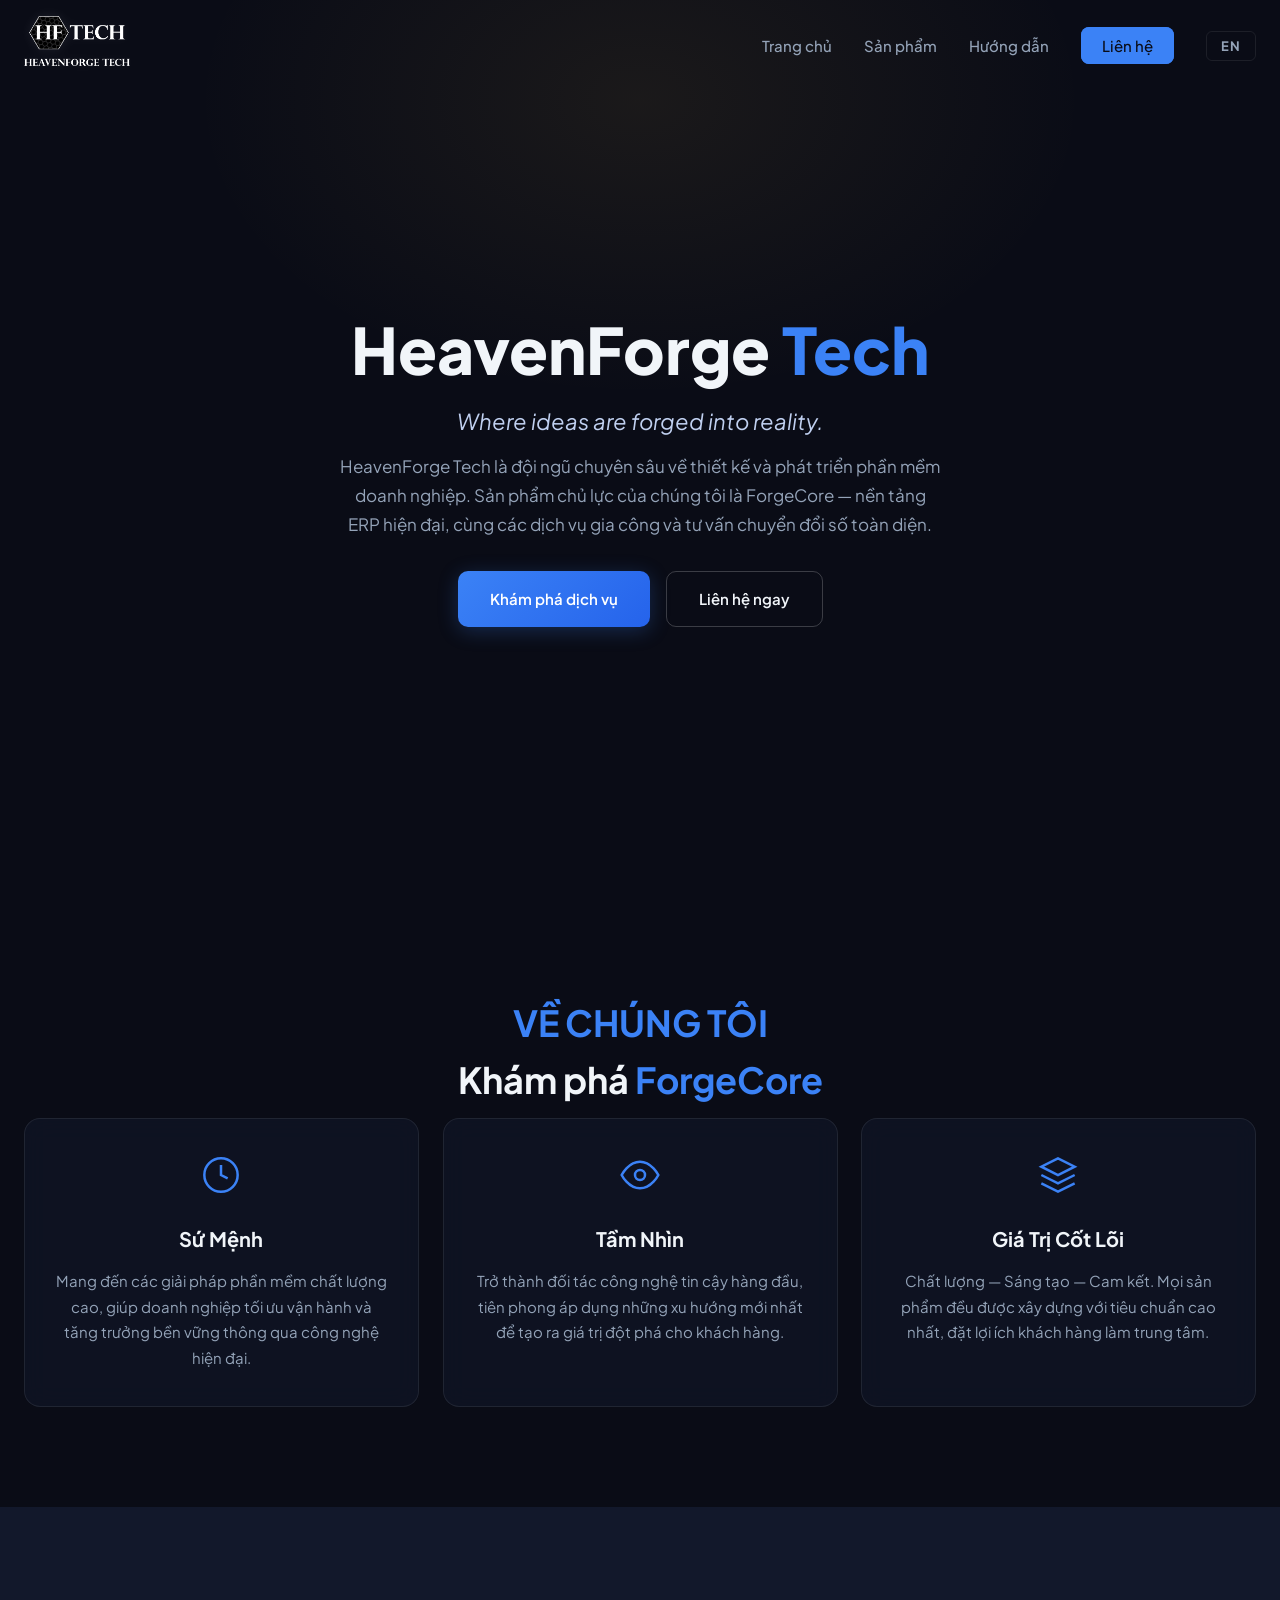
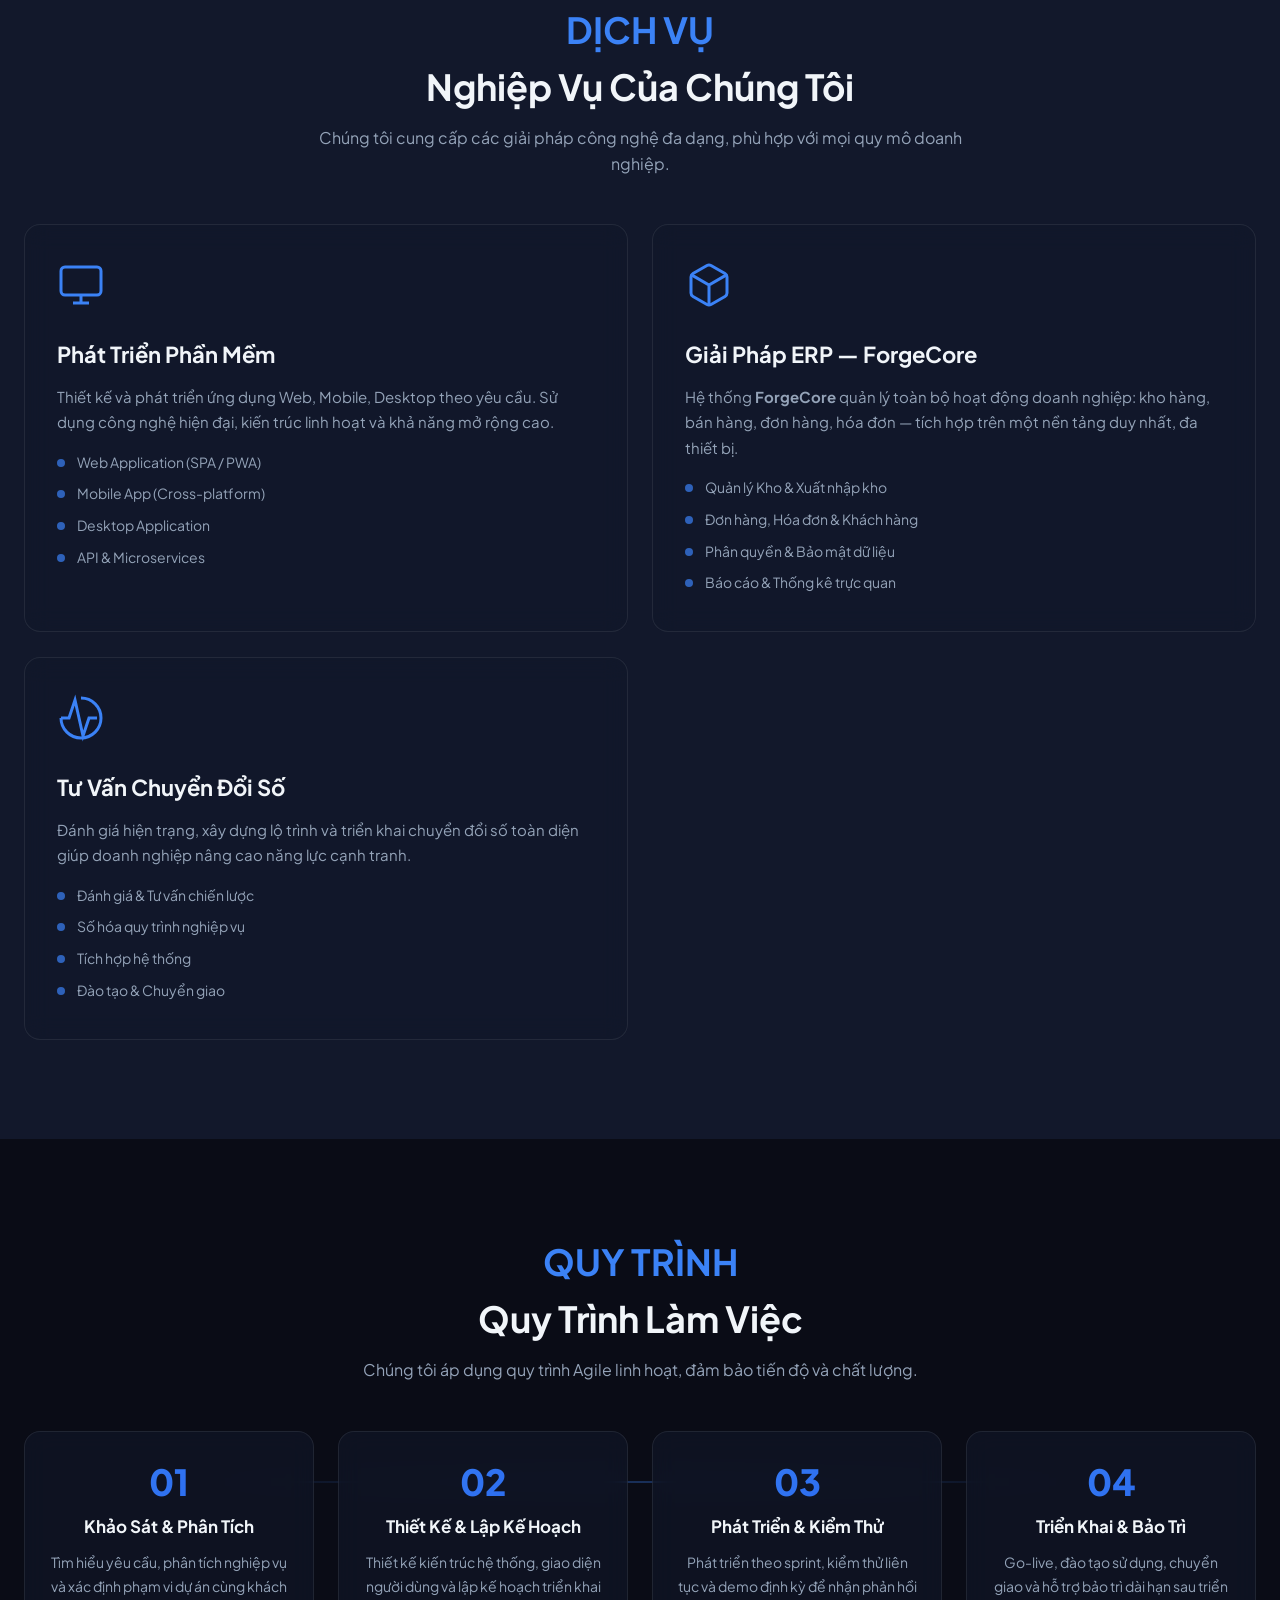
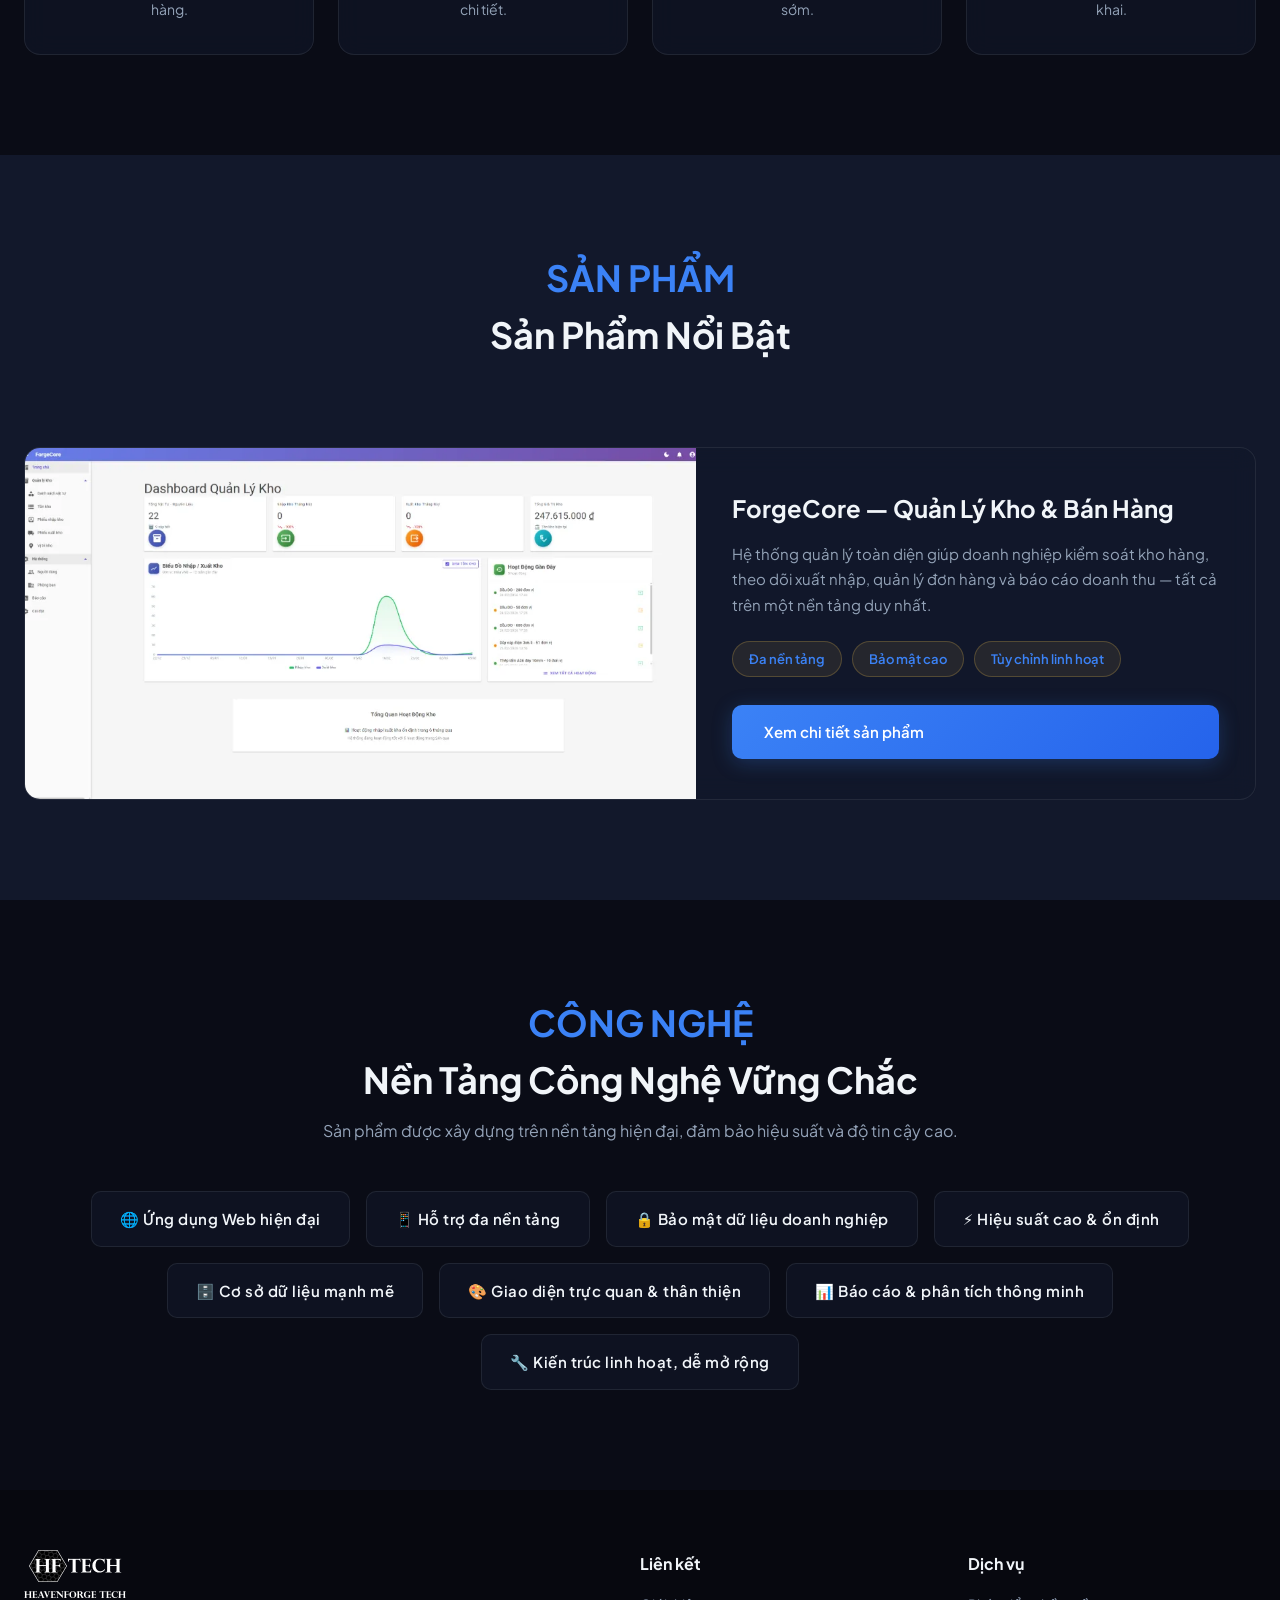
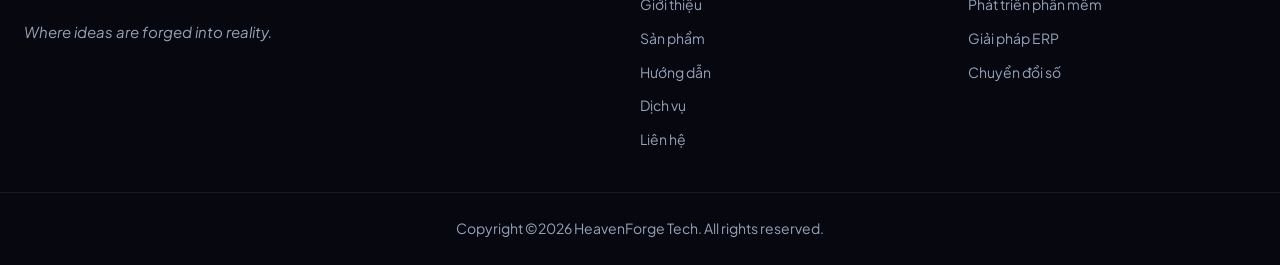
==== commit ba4fa90f: "Add files via upload" ====
--- a/index.html
+++ b/index.html
@@ -72,7 +72,13 @@
       </button>
       <ul class="nav-links" id="navLinks">
         <li><a href="#hero" data-i18n="nav.home">Trang chủ</a></li>
-        <li><a href="./products/" data-i18n="nav.products">Sản phẩm</a></li>
+        <li class="nav-dropdown">
+          <a href="./products/" data-i18n="nav.products">Sản phẩm <span class="dropdown-icon">▾</span></a>
+          <ul class="dropdown-menu">
+            <li><a href="./products/about/" data-i18n="nav.products.about">Giới thiệu</a></li>
+            <li><a href="./products/usage/" data-i18n="nav.products.usage">Cách sử dụng</a></li>
+          </ul>
+        </li>
         <li><a href="./guide/" data-i18n="nav.guide">Hướng dẫn</a></li>
         <li><a href="./contact/" class="nav-cta" data-i18n="nav.contact">Liên hệ</a></li>
         <li><button id="langToggle" class="lang-toggle" onclick="setLang(getLang()==='vi'?'en':'vi')">EN</button></li>
--- a/style.css
+++ b/style.css
@@ -885,7 +885,7 @@
   color: var(--fg);
 }
 
-.product-showcase-info > p {
+.product-showcase-info>p {
   font-size: 15px;
   color: var(--fg-muted);
   margin-bottom: 24px;
@@ -1123,7 +1123,7 @@
   margin-bottom: 10px;
 }
 
-.upcoming-card > p {
+.upcoming-card>p {
   font-size: 15px;
   color: var(--fg-muted);
   margin-bottom: 20px;
@@ -1149,7 +1149,7 @@
   direction: rtl;
 }
 
-.showcase-item-reverse > * {
+.showcase-item-reverse>* {
   direction: ltr;
 }
 
@@ -1188,7 +1188,7 @@
   color: var(--fg);
 }
 
-.showcase-info > p {
+.showcase-info>p {
   font-size: 15px;
   color: var(--fg-muted);
   margin-bottom: 20px;
@@ -1201,7 +1201,7 @@
 .section-title,
 .section-label,
 .section-sub,
-.hero-content > * {
+.hero-content>* {
   opacity: 0;
   transform: translateY(30px);
   transition: opacity .6s ease, transform .6s ease;
@@ -1212,7 +1212,7 @@
 .section-title.visible,
 .section-label.visible,
 .section-sub.visible,
-.hero-content > *.visible {
+.hero-content>*.visible {
   opacity: 1;
   transform: translateY(0);
 }
@@ -1240,6 +1240,7 @@
 /* ===== RESPONSIVE ===== */
 /* ===== LARGE SCREENS ===== */
 @media (min-width: 1440px) {
+
   .container,
   .nav-container {
     max-width: 1600px;
@@ -1265,6 +1266,7 @@
 }
 
 @media (min-width: 1920px) {
+
   .container,
   .nav-container {
     max-width: 1800px;
@@ -1551,7 +1553,7 @@
     font-size: 17px;
   }
 
-  .showcase-info > p {
+  .showcase-info>p {
     font-size: 14px;
   }
 
@@ -1562,4 +1564,261 @@
   .footer-bottom {
     font-size: 13px;
   }
-}+}
+
+/* ===== DROPDOWN MENU ===== */
+.nav-dropdown {
+  position: relative;
+}
+
+.dropdown-menu {
+  position: absolute;
+  top: 100%;
+  left: 50%;
+  transform: translateX(-50%) translateY(10px);
+  background: var(--glass-bg);
+  backdrop-filter: blur(16px);
+  -webkit-backdrop-filter: blur(16px);
+  border: 1px solid var(--glass-border);
+  border-radius: 12px;
+  padding: 10px 0;
+  min-width: 200px;
+  opacity: 0;
+  visibility: hidden;
+  transition: all var(--transition);
+  box-shadow: 0 10px 30px rgba(0, 0, 0, 0.2);
+  z-index: 1000;
+  display: flex;
+  flex-direction: column;
+}
+
+.nav-dropdown:hover .dropdown-menu {
+  opacity: 1;
+  visibility: visible;
+  transform: translateX(-50%) translateY(0);
+}
+
+.dropdown-menu li {
+  list-style: none;
+  width: 100%;
+}
+
+.dropdown-menu a {
+  display: block;
+  padding: 10px 20px;
+  color: var(--fg-muted) !important;
+  font-size: 14px;
+  text-decoration: none;
+  white-space: nowrap;
+  transition: all var(--transition);
+}
+
+.dropdown-menu a:hover {
+  color: var(--accent) !important;
+  background: rgba(255, 255, 255, 0.05);
+}
+
+.dropdown-menu a::after {
+  display: none !important;
+}
+
+.dropdown-icon {
+  font-size: 10px;
+  margin-left: 4px;
+  vertical-align: middle;
+}
+
+@media (max-width: 768px) {
+  .dropdown-menu {
+    position: static;
+    transform: none;
+    opacity: 1;
+    visibility: visible;
+    background: transparent;
+    border: none;
+    box-shadow: none;
+    padding-left: 20px;
+    padding-top: 0;
+    padding-bottom: 0;
+    min-width: auto;
+  }
+
+  .dropdown-menu a {
+    padding: 8px 0;
+    font-size: 16px;
+  }
+}
+
+/* ===== ARTICLE LAYOUT ===== */
+.article-container {
+  display: flex;
+  gap: 40px;
+  max-width: 1200px;
+  margin: 0 auto;
+  align-items: flex-start;
+}
+
+.article-sidebar {
+  flex: 0 0 250px;
+  position: sticky;
+  top: 100px;
+  padding: 20px 20px 20px 0;
+  border-right: 1px solid var(--glass-border);
+}
+
+.article-sidebar h4 {
+  font-size: 16px;
+  margin-bottom: 15px;
+  color: var(--fg);
+  text-transform: uppercase;
+  letter-spacing: 1px;
+}
+
+.article-sidebar ul {
+  list-style: none;
+  padding: 0;
+  margin: 0;
+}
+
+.article-sidebar li {
+  margin-bottom: 12px;
+}
+
+.article-sidebar a {
+  color: var(--fg-muted);
+  font-size: 15px;
+  text-decoration: none;
+  transition: color var(--transition);
+  display: block;
+  line-height: 1.4;
+}
+
+.article-sidebar a:hover,
+.article-sidebar a.active {
+  color: var(--accent);
+}
+
+.article-content {
+  flex: 1;
+  max-width: 800px;
+}
+
+.article-content h2 {
+  font-size: 32px;
+  margin-top: 40px;
+  margin-bottom: 20px;
+  color: var(--fg);
+  line-height: 1.3;
+}
+
+.article-content h2:first-child {
+  margin-top: 0;
+}
+
+.article-content h3 {
+  font-size: 24px;
+  margin-top: 30px;
+  margin-bottom: 15px;
+  color: var(--fg);
+}
+
+.article-content p {
+  font-size: 18px;
+  color: var(--fg-muted);
+  line-height: 1.8;
+  margin-bottom: 24px;
+}
+
+.article-content img {
+  width: 100%;
+  border-radius: var(--radius);
+  border: 1px solid var(--glass-border);
+  margin: 30px 0;
+  box-shadow: 0 10px 30px rgba(0, 0, 0, 0.3);
+}
+
+.article-content ul.feature-list {
+  list-style: none;
+  margin-bottom: 24px;
+  padding-left: 0;
+}
+
+.article-content ul.feature-list li {
+  position: relative;
+  padding-left: 28px;
+  margin-bottom: 12px;
+  font-size: 18px;
+  color: var(--fg-muted);
+}
+
+.article-content ul.feature-list li::before {
+  content: '✓';
+  position: absolute;
+  left: 0;
+  color: var(--accent);
+  font-weight: bold;
+}
+
+@media (max-width: 992px) {
+  .article-container {
+    flex-direction: column;
+  }
+  .article-sidebar {
+    position: static;
+    border-right: none;
+    border-bottom: 1px solid var(--glass-border);
+    padding: 0 0 20px 0;
+    margin-bottom: 30px;
+    width: 100%;
+    flex: auto;
+  }
+}
+
+/* ===== ANIMATIONS ===== */
+@keyframes fadeInUp {
+  from {
+    opacity: 0;
+    transform: translateY(20px);
+  }
+  to {
+    opacity: 1;
+    transform: translateY(0);
+  }
+}
+
+.animate-fade-in-up {
+  opacity: 0;
+  animation: fadeInUp 0.8s ease-out forwards;
+}
+
+/* ===== SLIDESHOW ===== */
+.image-slideshow {
+  position: relative;
+  width: 100%;
+  border-radius: var(--radius);
+  overflow: hidden;
+  border: 1px solid var(--glass-border);
+  box-shadow: 0 10px 30px rgba(0, 0, 0, 0.3);
+}
+
+.image-slideshow img {
+  width: 100%;
+  display: block;
+  margin: 0;
+  border: none;
+  box-shadow: none;
+}
+
+.image-slideshow .slide-2 {
+  position: absolute;
+  top: 0;
+  left: 0;
+  height: 100%;
+  animation: crossFadePulse 4s infinite;
+}
+
+@keyframes crossFadePulse {
+  0%, 45% { opacity: 0; }
+  50%, 95% { opacity: 1; }
+  100% { opacity: 0; }
+}
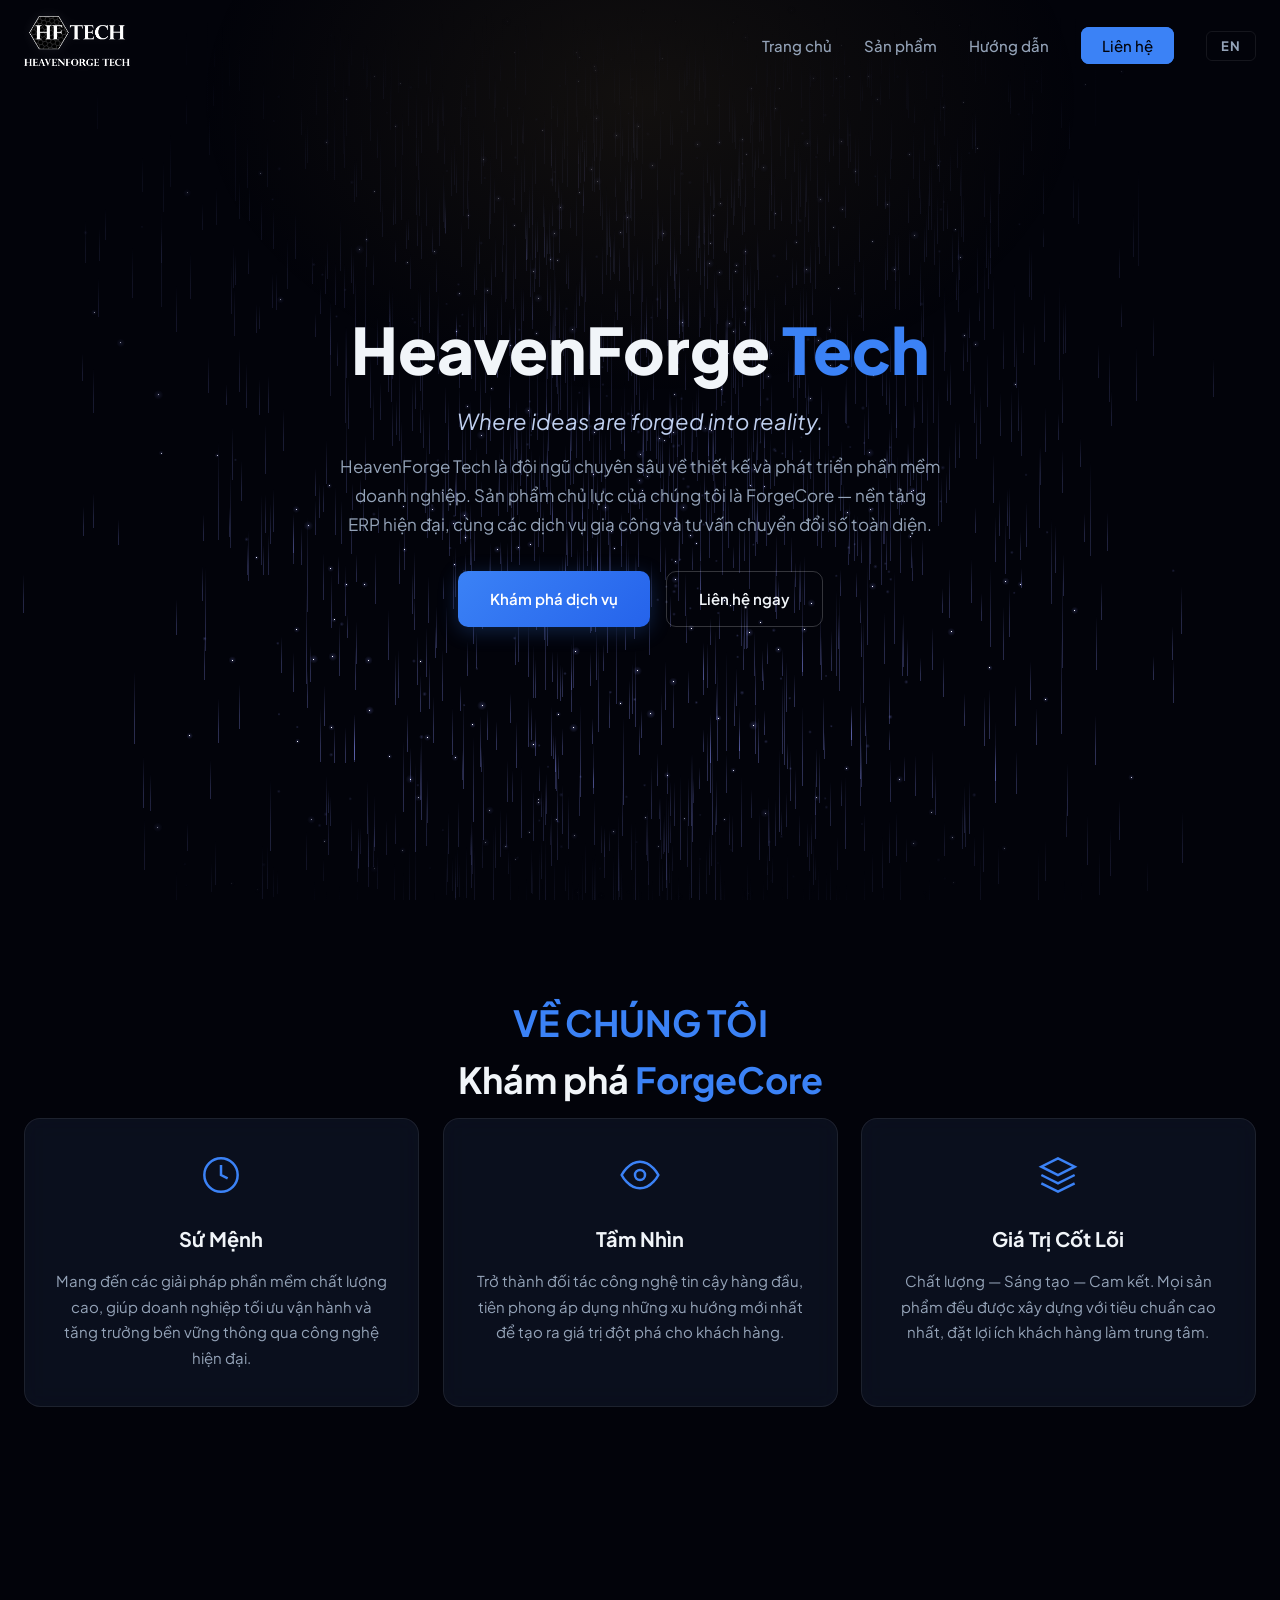
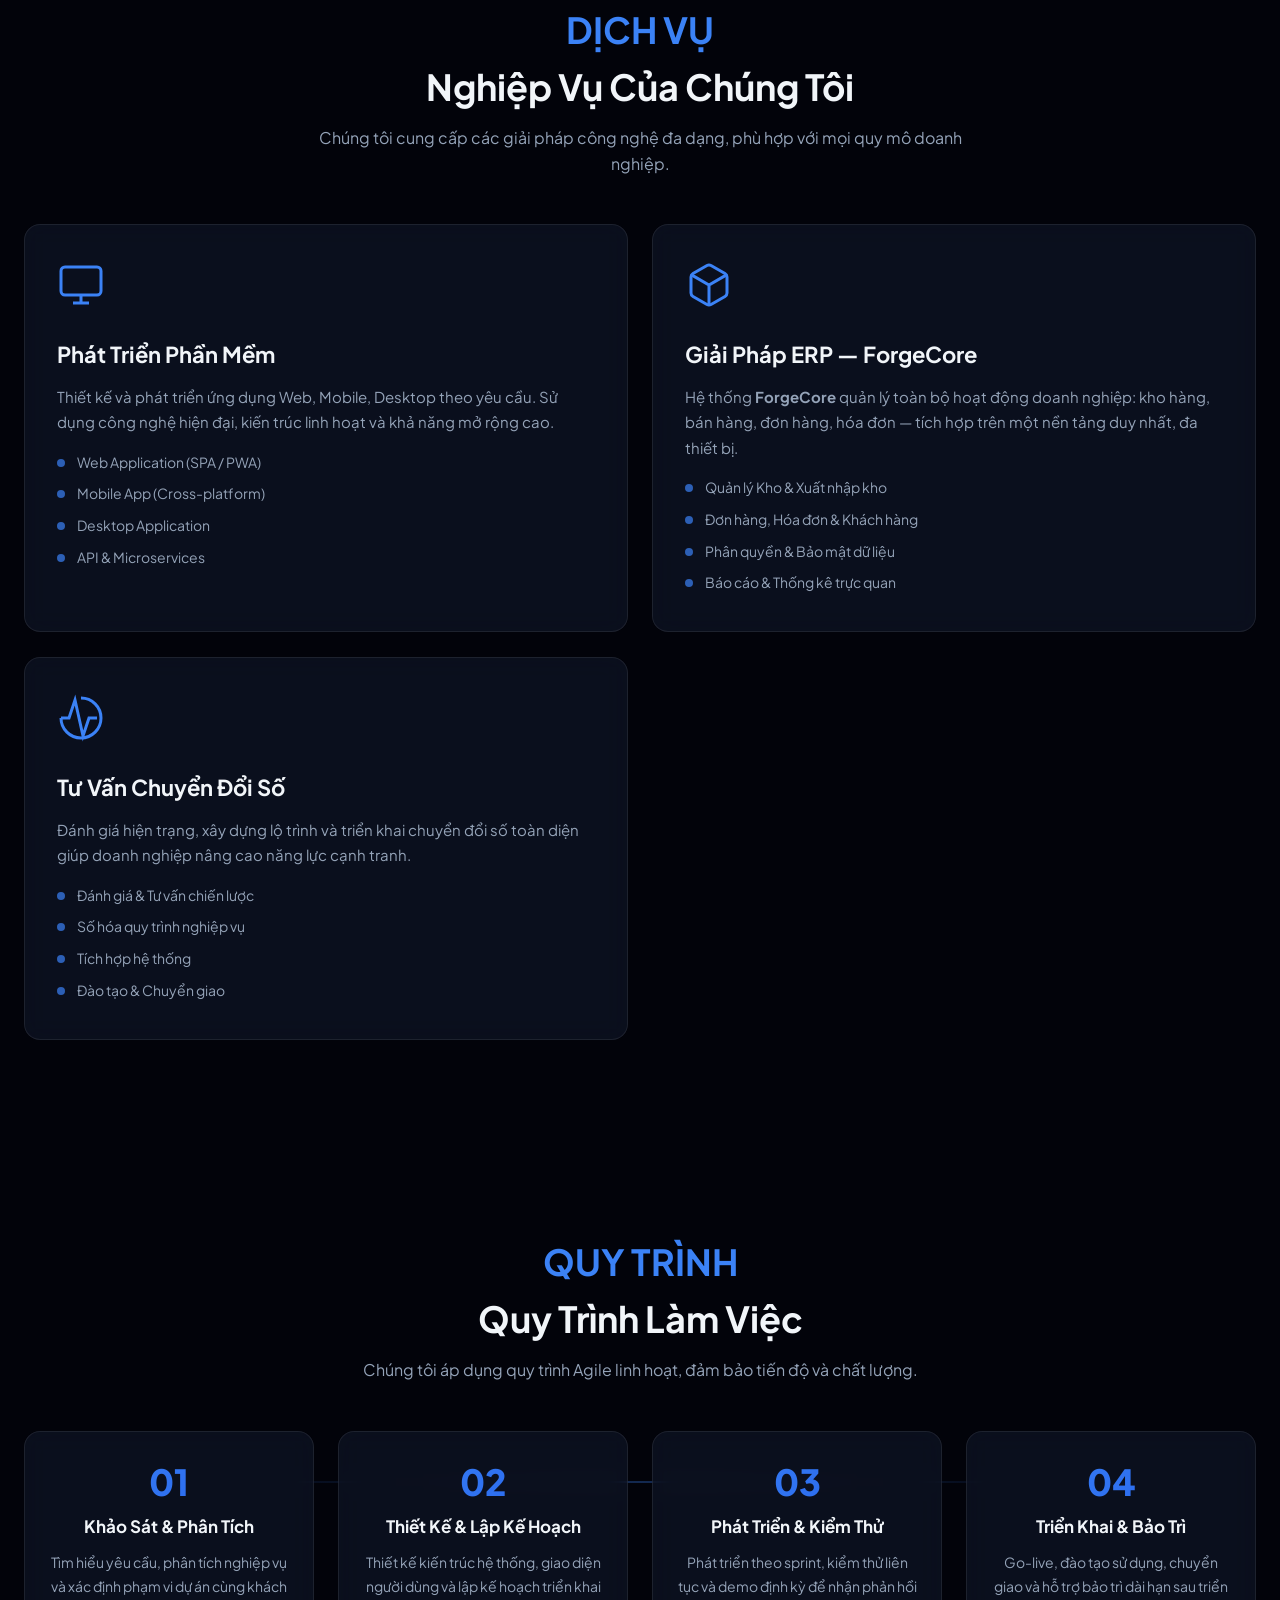
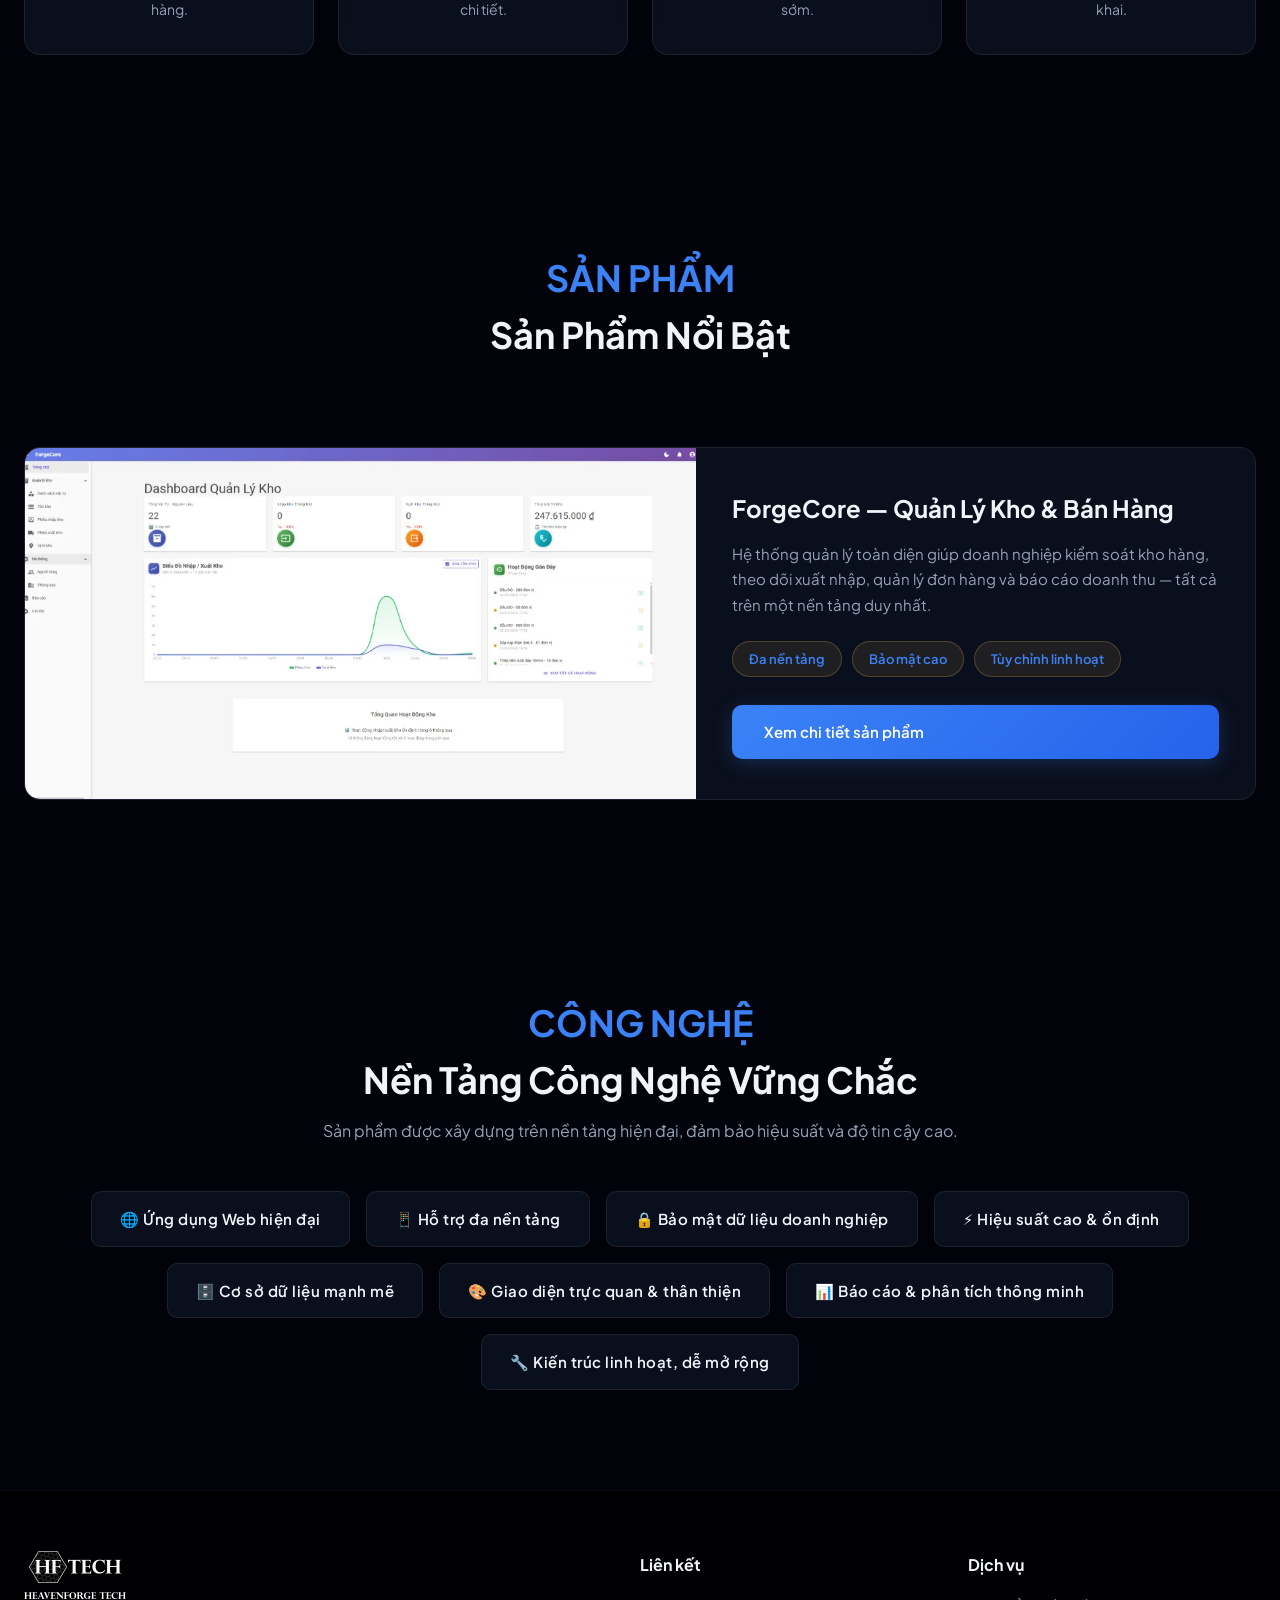
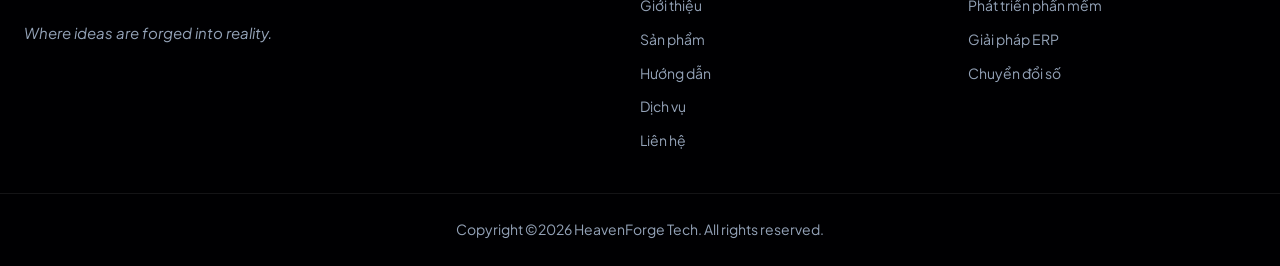
==== commit bfe9671e: "Add files via upload" ====
--- a/index.html
+++ b/index.html
@@ -61,6 +61,9 @@
 </head>
 
 <body>
+  <!-- Background Effect Container -->
+  <div id="bg-effect" style="position: fixed; top: 0; left: 0; width: 100vw; height: 100vh; z-index: -1; background: #02030a; overflow: hidden;"></div>
+
   <!-- ===== HEADER ===== -->
   <header id="header">
     <nav class="nav-container">
@@ -313,7 +316,22 @@
   </footer>
 
   <script src="i18n.js?v=1"></script>
-  <script src="main.js?v=5" defer></script>
+  <script src="main.js"></script>
+  <script src="./assets/rising-lines.js"></script>
+  <script>
+    document.addEventListener('DOMContentLoaded', () => {
+      new RisingLines('#bg-effect', {
+        particles: 500,
+        color: "#2C2F53",
+        riseSpeed: 25,
+        opacity: 100,
+        scale: 7,
+        showHorizon: false,
+        horizonColor: "#2C2F53",
+        horizonOpacity: 85
+      });
+    });
+  </script>
 </body>
 
 </html>
--- a/style.css
+++ b/style.css
@@ -21,7 +21,7 @@
 
 
 :root {
-  --bg: #0a0c16;
+  --bg: #02030a;
   --bg2: #12182b;
   --fg: #f1f5f9;
   --fg-muted: #94a3b8;
@@ -209,6 +209,107 @@
 
 .nav-links a:hover::after {
   width: 100%;
+}
+
+/* --- Dropdown Menu --- */
+.nav-dropdown {
+  position: relative;
+  cursor: pointer;
+}
+
+.dropdown-icon {
+  font-size: 10px;
+  margin-left: 4px;
+  display: inline-block;
+  transition: transform 0.3s;
+}
+
+.dropdown-menu {
+  display: flex;
+  flex-direction: column;
+  list-style: none;
+  padding: 0;
+  margin: 0;
+}
+
+@media (min-width: 769px) {
+  .dropdown-menu {
+    position: absolute;
+    top: 100%;
+    left: 50%;
+    transform: translateX(-50%) translateY(15px);
+    background: rgba(15, 19, 38, .95);
+    backdrop-filter: blur(20px);
+    -webkit-backdrop-filter: blur(20px);
+    border: 1px solid rgba(255, 255, 255, 0.08);
+    border-radius: 12px;
+    padding: 8px 0;
+    min-width: 180px;
+    opacity: 0;
+    visibility: hidden;
+    transition: all 0.3s cubic-bezier(0.4, 0, 0.2, 1);
+    box-shadow: 0 10px 40px rgba(0, 0, 0, 0.5);
+    z-index: 100;
+  }
+
+  .nav-dropdown:hover .dropdown-menu {
+    opacity: 1;
+    visibility: visible;
+    transform: translateX(-50%) translateY(0);
+  }
+
+  .nav-dropdown:hover .dropdown-icon {
+    transform: rotate(180deg);
+  }
+
+  .dropdown-menu a {
+    display: block;
+    padding: 10px 20px;
+    color: var(--fg-muted);
+    font-size: 14px;
+    transition: all 0.2s;
+    white-space: nowrap;
+  }
+
+  .dropdown-menu a::after {
+    display: none;
+  }
+
+  .dropdown-menu a:hover {
+    background: rgba(255, 255, 255, 0.05);
+    color: var(--accent);
+  }
+}
+
+@media (max-width: 768px) {
+  .dropdown-menu {
+    display: none;
+    background: rgba(255, 255, 255, 0.03);
+    border-radius: 8px;
+    margin-top: 10px;
+    padding: 8px 0;
+  }
+  
+  .nav-dropdown:hover .dropdown-menu,
+  .nav-dropdown:active .dropdown-menu {
+    display: flex;
+  }
+
+  .dropdown-menu a {
+    display: block;
+    padding: 10px 20px;
+    color: var(--fg-muted);
+    font-size: 14px;
+    text-align: center;
+  }
+  
+  .dropdown-menu a::after {
+    display: none;
+  }
+
+  .dropdown-menu a:hover {
+    color: var(--accent);
+  }
 }
 
 #header .nav-links .nav-cta {
@@ -376,7 +477,7 @@
 }
 
 .section-alt {
-  background: var(--bg2);
+  background: transparent;
 }
 
 .section-label {
@@ -636,7 +737,10 @@
 
 /* ===== FOOTER ===== */
 .footer {
-  background: rgba(0, 0, 0, .3);
+  background: rgba(0, 0, 0, 0.75);
+  backdrop-filter: blur(12px);
+  -webkit-backdrop-filter: blur(12px);
+  border-top: 1px solid rgba(255, 255, 255, 0.05);
   padding-top: 60px;
 }
 
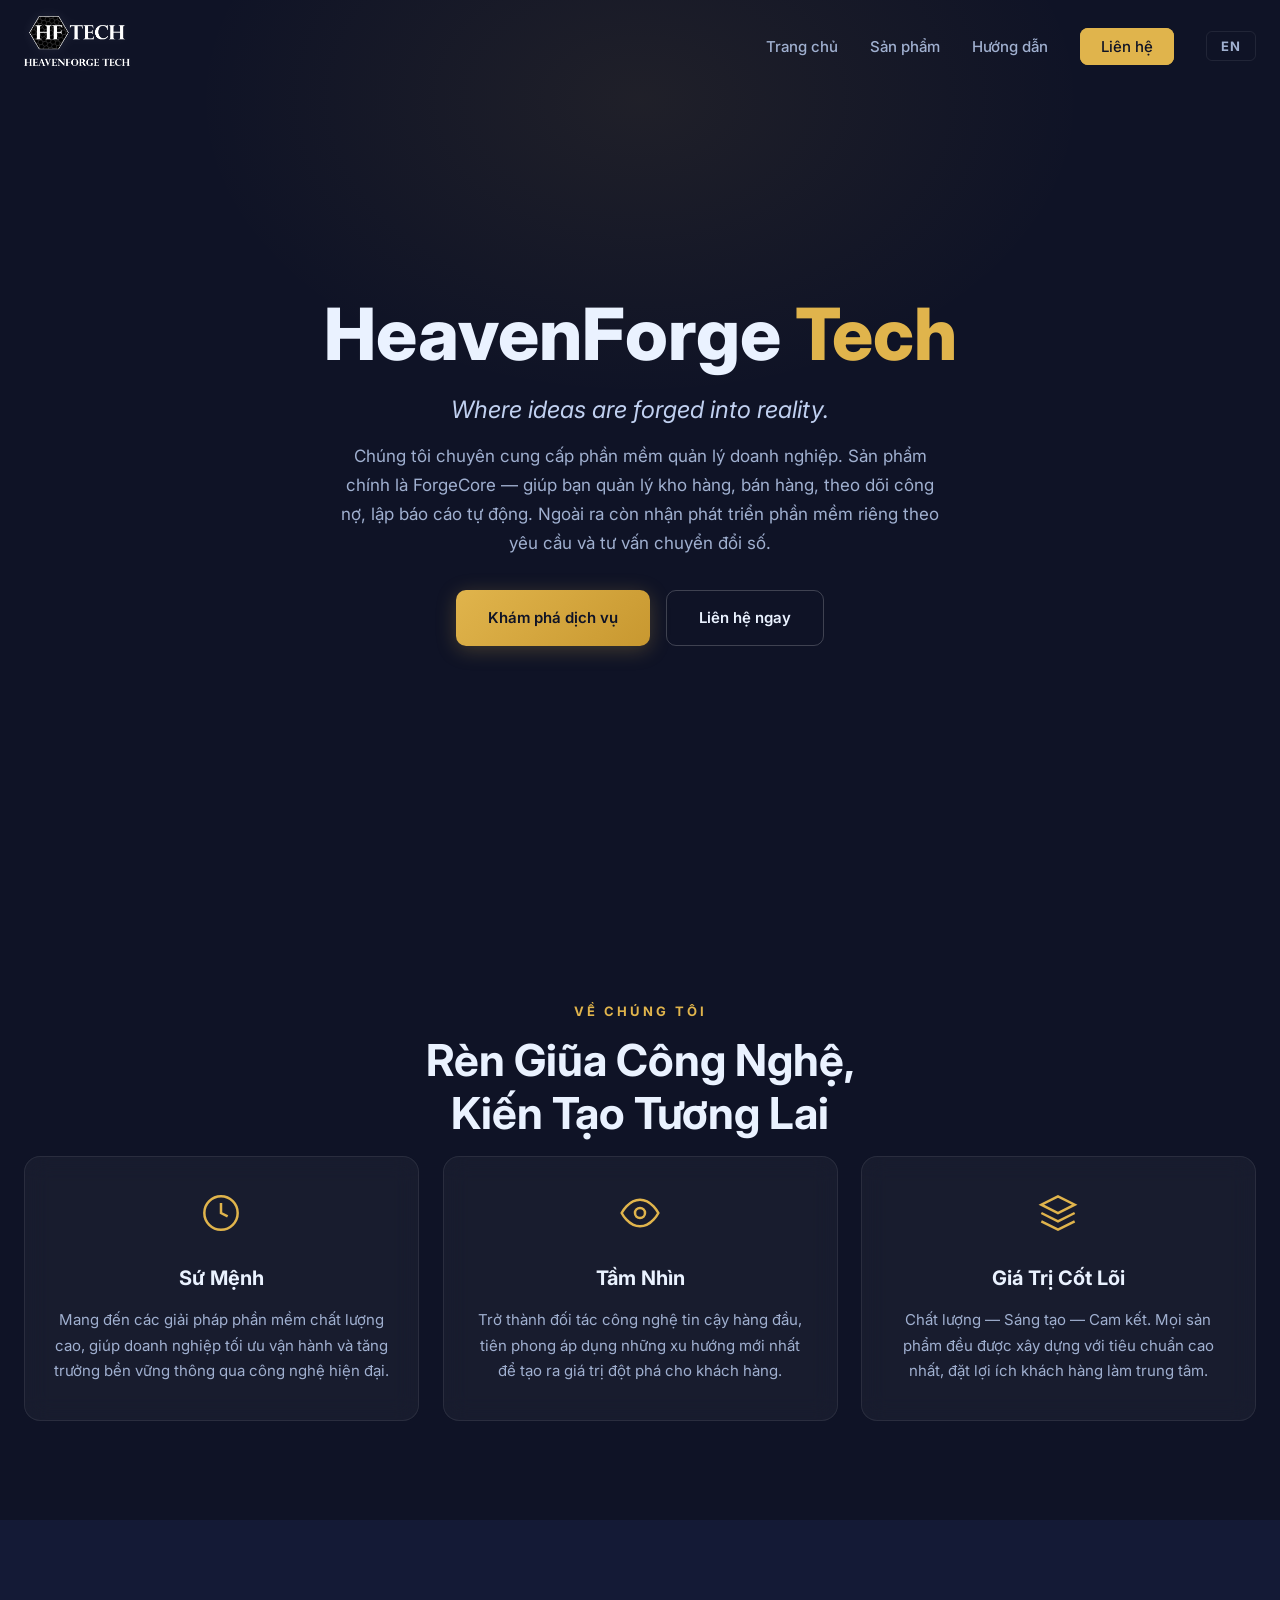
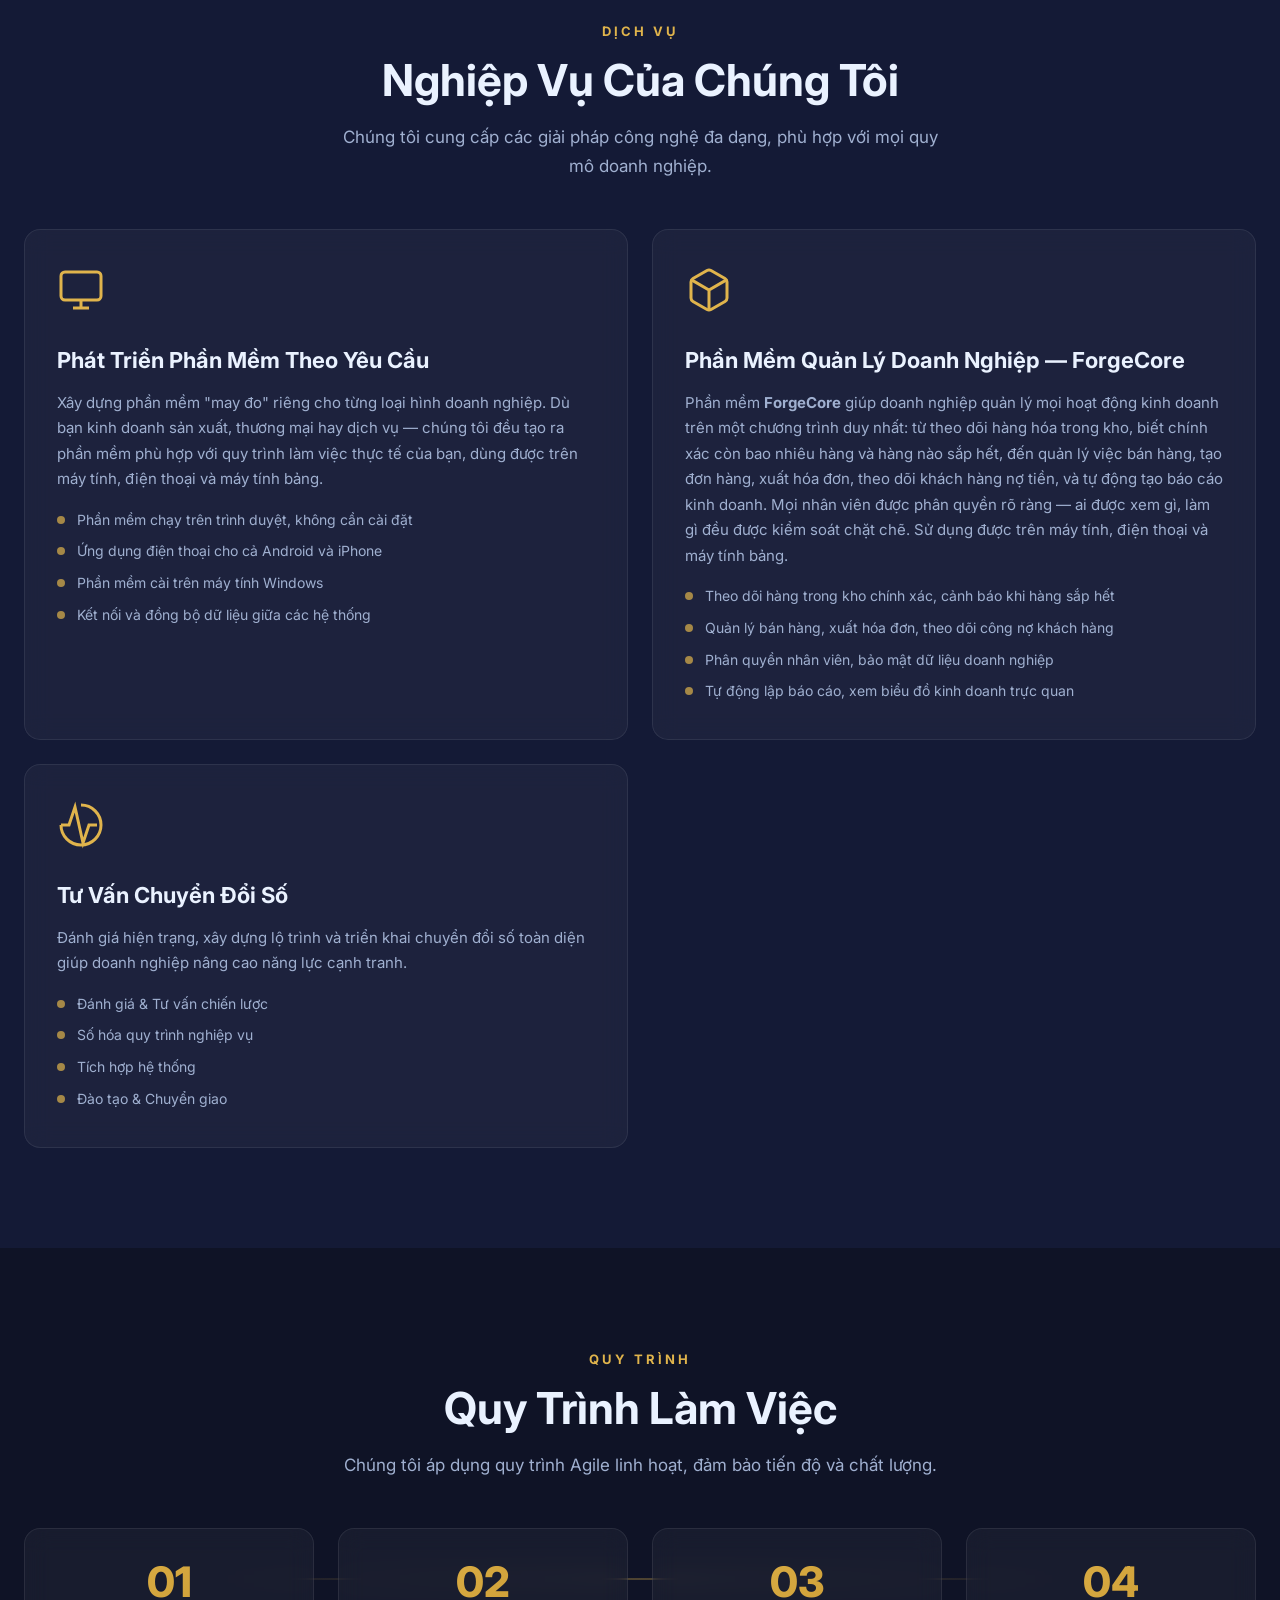
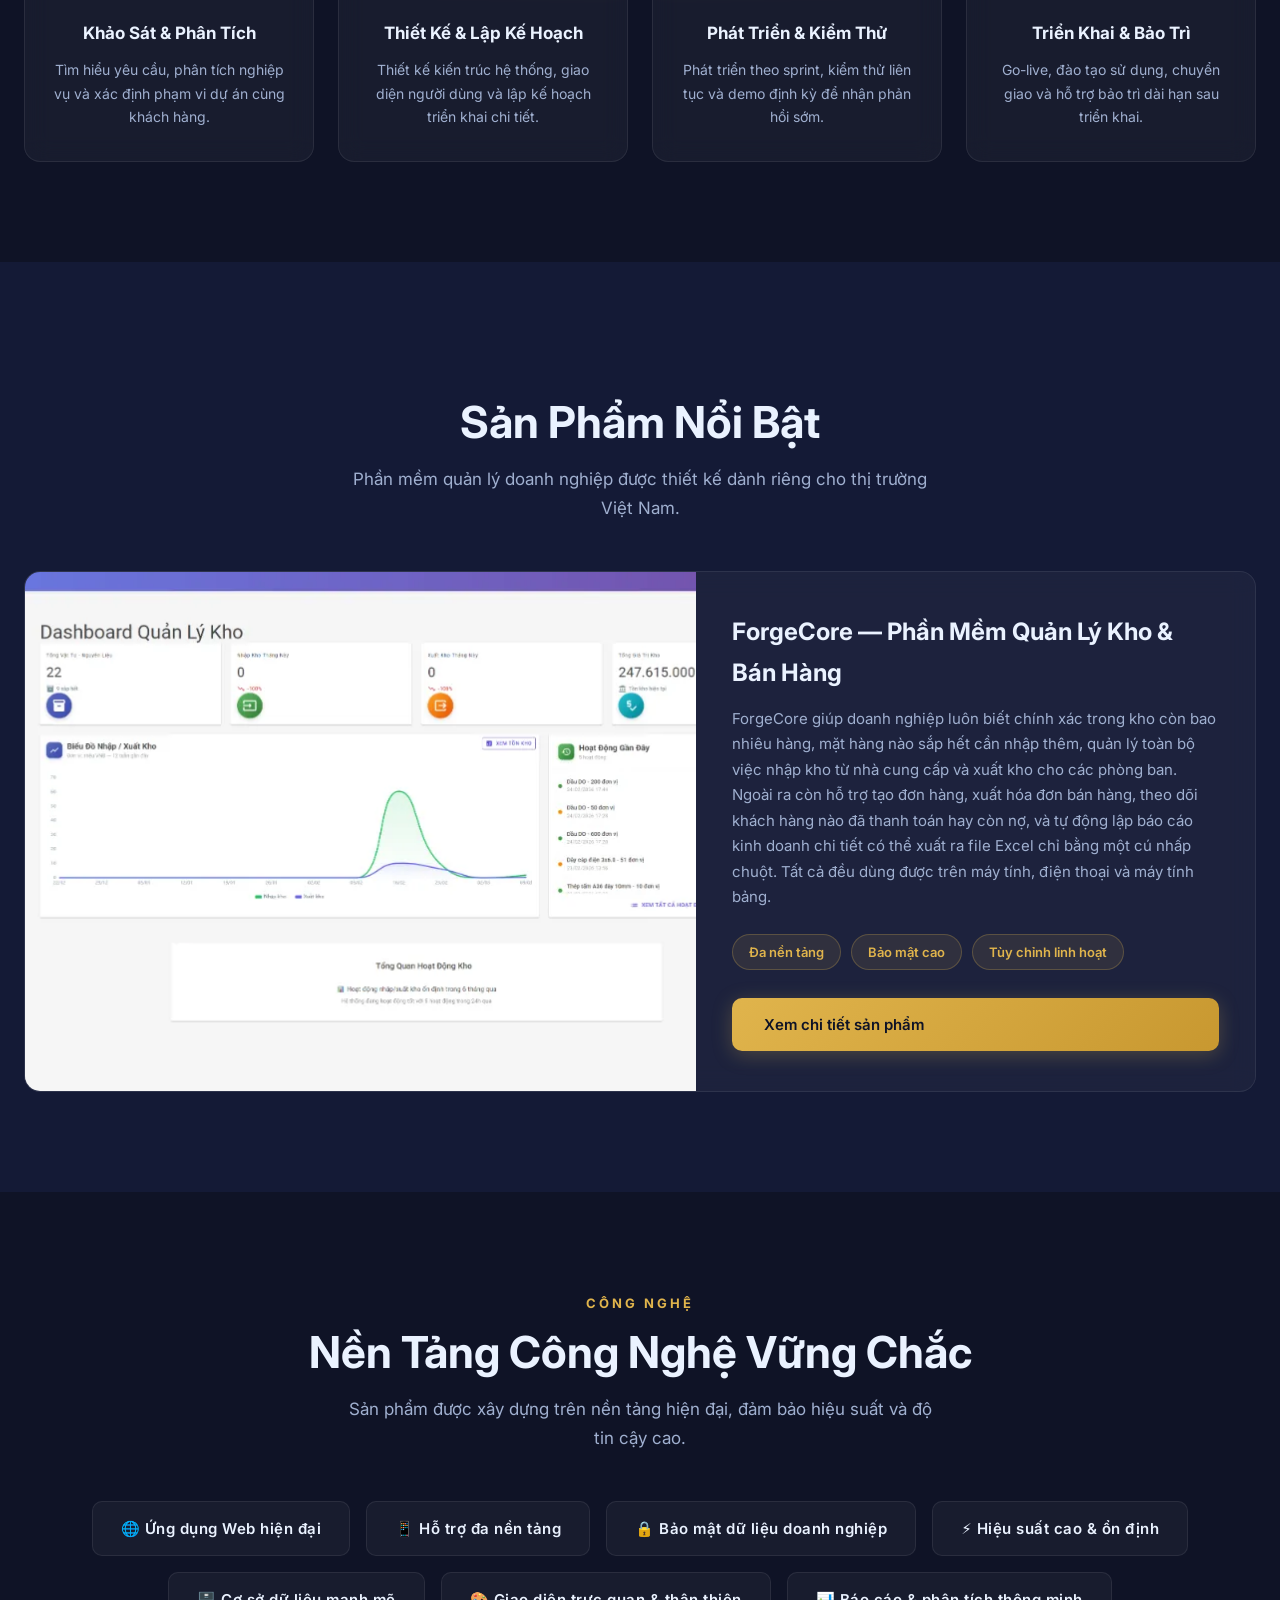
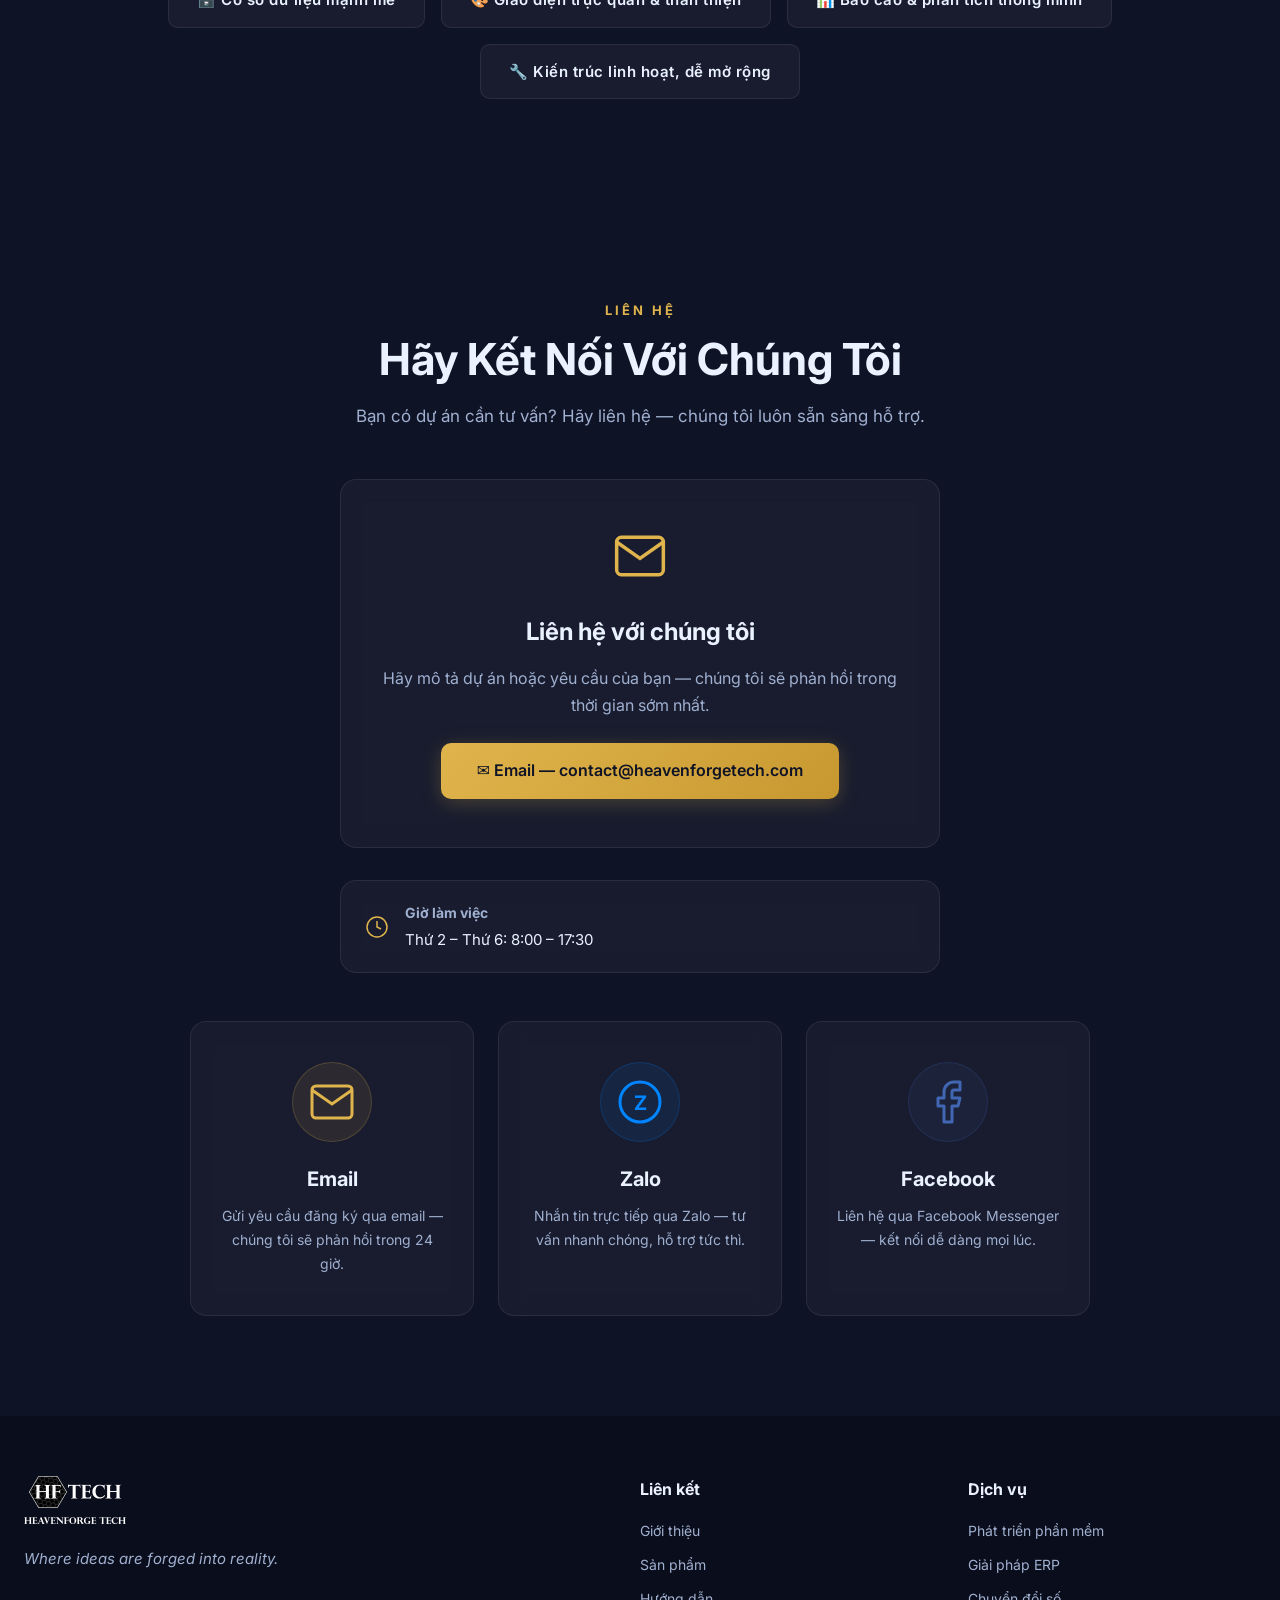
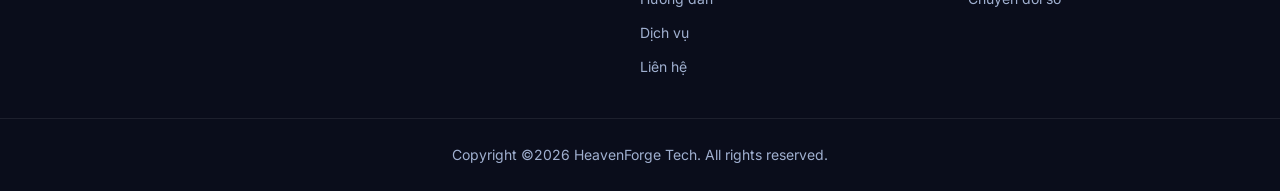
==== commit 3d57854c: "Add files via upload" ====
--- a/index.html
+++ b/index.html
@@ -6,7 +6,7 @@
   <meta name="viewport" content="width=device-width,initial-scale=1">
   <title>HeavenForge Tech — Giải Pháp & Phát Triển Phần Mềm Quản Lý Doanh Nghiệp</title>
   <meta name="description"
-    content="HeavenForge Tech — Đội ngũ chuyên phát triển phần mềm doanh nghiệp, hệ thống ERP quản lý kho, bán hàng, nhân sự. Sản phẩm chủ lực là ForgeCore cùng các dịch vụ tư vấn chuyển đổi số toàn diện.">
+    content="HeavenForge Tech — Công ty chuyên cung cấp phần mềm quản lý doanh nghiệp. Sản phẩm chính là ForgeCore — phần mềm giúp doanh nghiệp quản lý kho hàng, biết chính xác còn bao nhiêu hàng, hàng nào sắp hết để kịp nhập thêm, quản lý bán hàng và theo dõi công nợ khách hàng, tự động lập báo cáo kinh doanh, phân quyền nhân viên và bảo mật dữ liệu. Sử dụng được trên máy tính, điện thoại và máy tính bảng. Ngoài ra còn nhận phát triển phần mềm riêng theo yêu cầu và tư vấn chuyển đổi số cho doanh nghiệp.">
   <meta name="keywords"
     content="phần mềm doanh nghiệp, quản lý nghiệp vụ, giải pháp ERP, phần mềm quản lý kho, phần mềm quản lý bán hàng, chuyển đổi số, phát triển phần mềm, quản lý nhân sự, phần mềm quản lý xuất nhập kho, hệ thống quản lý doanh nghiệp, enterprise software, business management software, HeavenForge Tech">
   <meta name="author" content="HeavenForge Tech">
@@ -17,10 +17,10 @@
   <!-- Open Graph -->
   <meta property="og:title" content="HeavenForge Tech — Giải Pháp & Phát Triển Phần Mềm Quản Lý Doanh Nghiệp">
   <meta property="og:description"
-    content="Giải pháp phần mềm doanh nghiệp toàn diện: ERP, quản lý kho, bán hàng, nhân sự. Tư vấn chuyển đổi số và phát triển phần mềm theo yêu cầu.">
+    content="HeavenForge Tech cung cấp phần mềm quản lý doanh nghiệp ForgeCore. Giúp quản lý kho hàng chính xác, biết ngay hàng nào sắp hết, quản lý bán hàng và công nợ, tự động lập báo cáo. Ngoài ra còn phát triển phần mềm riêng theo yêu cầu và tư vấn chuyển đổi số.">
   <meta property="og:type" content="website">
   <meta property="og:url" content="https://heavenforgetech.com/">
-  <meta property="og:image" content="https://heavenforgetech.com/assets/HFTech_Logo_Primary.webp">
+  <meta property="og:image" content="https://heavenforgetech.com/assets/HFTech_Logo_Primary_Black.webp">
   <meta property="og:locale" content="vi_VN">
   <meta property="og:site_name" content="HeavenForge Tech">
 
@@ -28,42 +28,70 @@
   <meta name="twitter:card" content="summary_large_image">
   <meta name="twitter:title" content="HeavenForge Tech — Giải Pháp & Phát Triển Phần Mềm Quản Lý Doanh Nghiệp">
   <meta name="twitter:description"
-    content="Giải pháp phần mềm quản lý nghiệp vụ doanh nghiệp: ERP, quản lý kho, bán hàng, nhân sự, chuyển đổi số.">
-  <meta name="twitter:image" content="https://heavenforgetech.com/assets/HFTech_Logo_Primary.webp">
+    content="HeavenForge Tech cung cấp phần mềm quản lý doanh nghiệp ForgeCore. Giúp quản lý kho hàng chính xác, quản lý bán hàng và công nợ, tự động lập báo cáo. Phát triển phần mềm riêng và tư vấn chuyển đổi số.">
+  <meta name="twitter:image" content="https://heavenforgetech.com/assets/HFTech_Logo_Primary_Black.webp">
 
   <!-- Structured Data -->
   <script type="application/ld+json">
   {
     "@context": "https://schema.org",
-    "@type": "Organization",
-    "name": "HeavenForge Tech",
-    "url": "https://heavenforgetech.com",
-    "logo": "https://heavenforgetech.com/assets/HFTech_Logo_Primary.webp",
-    "description": "Đội ngũ chuyên phát triển phần mềm doanh nghiệp, giải pháp ERP quản lý nghiệp vụ, với sản phẩm chủ lực ForgeCore và dịch vụ chuyển đổi số.",
-    "address": { "@type": "PostalAddress", "addressCountry": "VN" },
-    "sameAs": [],
-    "hasOfferCatalog": {
-      "@type": "OfferCatalog",
-      "name": "Dịch vụ Công nghệ",
-      "itemListElement": [
-        { "@type": "Offer", "itemOffered": { "@type": "Service", "name": "Phát triển phần mềm doanh nghiệp", "description": "Thiết kế và phát triển ứng dụng Web, Mobile, Desktop theo yêu cầu doanh nghiệp." }},
-        { "@type": "Offer", "itemOffered": { "@type": "Service", "name": "Giải pháp ERP & Quản lý nghiệp vụ", "description": "Hệ thống quản lý kho, bán hàng, nhân sự, tài chính tích hợp trên một nền tảng." }},
-        { "@type": "Offer", "itemOffered": { "@type": "Service", "name": "Tư vấn chuyển đổi số", "description": "Đánh giá, xây dựng lộ trình và triển khai chuyển đổi số toàn diện cho doanh nghiệp." }}
-      ]
-    }
+    "@graph": [
+      {
+        "@type": "Organization",
+        "@id": "https://heavenforgetech.com/#organization",
+        "name": "HeavenForge Tech",
+        "url": "https://heavenforgetech.com",
+        "logo": "https://heavenforgetech.com/assets/HFTech_Logo_Primary_Black.webp",
+        "description": "Công ty chuyên cung cấp phần mềm quản lý doanh nghiệp. Sản phẩm chính là ForgeCore — phần mềm giúp doanh nghiệp biết chính xác hàng trong kho còn bao nhiêu, hàng nào sắp hết cần nhập thêm, quản lý việc bán hàng và theo dõi khách hàng nợ tiền, tự động tạo báo cáo kinh doanh, phân quyền cho từng nhân viên được xem và làm gì trên hệ thống. Ngoài ra còn nhận phát triển phần mềm riêng theo đặc thù doanh nghiệp và tư vấn chuyển đổi số.",
+        "address": { "@type": "PostalAddress", "addressCountry": "VN" }
+      },
+      {
+        "@type": "WebSite",
+        "@id": "https://heavenforgetech.com/#website",
+        "url": "https://heavenforgetech.com",
+        "name": "HeavenForge Tech",
+        "publisher": { "@id": "https://heavenforgetech.com/#organization" },
+        "potentialAction": {
+          "@type": "SearchAction",
+          "target": "https://heavenforgetech.com/?q={search_term_string}",
+          "query-input": "required name=search_term_string"
+        }
+      },
+      {
+        "@type": "ItemList",
+        "itemListElement": [
+          {
+            "@type": "SiteNavigationElement",
+            "position": 1,
+            "name": "Sản phẩm",
+            "url": "https://heavenforgetech.com/products/"
+          },
+          {
+            "@type": "SiteNavigationElement",
+            "position": 2,
+            "name": "Hướng dẫn",
+            "url": "https://heavenforgetech.com/guide/"
+          },
+          {
+            "@type": "SiteNavigationElement",
+            "position": 3,
+            "name": "ForgeCore - Quản lý Kho",
+            "url": "https://forgecore.heavenforgetech.com/"
+          }
+        ]
+      }
+    ]
   }
   </script>
   <link rel="icon" type="image/webp" href="./assets/favicon.webp">
   <link rel="preconnect" href="https://fonts.googleapis.com">
   <link rel="preconnect" href="https://fonts.gstatic.com" crossorigin>
-  <link href="https://fonts.googleapis.com/css2?family=Plus+Jakarta+Sans:wght@300;400;500;600;700;800&display=swap" rel="stylesheet">
+  <link href="https://fonts.googleapis.com/css2?family=Inter:wght@300;400;500;600;700;800&display=swap"
+    rel="stylesheet">
   <link rel="stylesheet" href="style.css?v=4">
 </head>
 
 <body>
-  <!-- Background Effect Container -->
-  <div id="bg-effect" style="position: fixed; top: 0; left: 0; width: 100vw; height: 100vh; z-index: -1; background: #02030a; overflow: hidden;"></div>
-
   <!-- ===== HEADER ===== -->
   <header id="header">
     <nav class="nav-container">
@@ -75,15 +103,9 @@
       </button>
       <ul class="nav-links" id="navLinks">
         <li><a href="#hero" data-i18n="nav.home">Trang chủ</a></li>
-        <li class="nav-dropdown">
-          <a href="./products/" data-i18n="nav.products">Sản phẩm <span class="dropdown-icon">▾</span></a>
-          <ul class="dropdown-menu">
-            <li><a href="./products/about/" data-i18n="nav.products.about">Giới thiệu</a></li>
-            <li><a href="./products/usage/" data-i18n="nav.products.usage">Cách sử dụng</a></li>
-          </ul>
-        </li>
+        <li><a href="./products/" data-i18n="nav.products">Sản phẩm</a></li>
         <li><a href="./guide/" data-i18n="nav.guide">Hướng dẫn</a></li>
-        <li><a href="./contact/" class="nav-cta" data-i18n="nav.contact">Liên hệ</a></li>
+        <li><a href="#contact" class="nav-cta" data-i18n="nav.contact">Liên hệ</a></li>
         <li><button id="langToggle" class="lang-toggle" onclick="setLang(getLang()==='vi'?'en':'vi')">EN</button></li>
       </ul>
     </nav>
@@ -93,14 +115,13 @@
   <section id="hero" class="hero">
     <div class="hero-glow"></div>
     <div class="container hero-content">
-      <!-- <div class="badge animate-fade">ĐỘI NGŨ PHÁT TRIỂN</div>-->
+      <!-- <div class="badge animate-fade">CÔNG TY CÔNG NGHỆ</div>-->
       <h1 class="animate-fade">HeavenForge <span class="accent">Tech</span></h1>
       <p class="hero-tagline animate-fade">Where ideas are forged into reality.</p>
-      <p class="hero-desc animate-fade" data-i18n="hero.desc">Chúng tôi phát triển phần mềm quản lý doanh nghiệp hiện đại — từ hệ thống ERP,
-        quản lý kho hàng đến tư vấn chuyển đổi số toàn diện.</p>
+      <p class="hero-desc animate-fade" data-i18n="hero.desc">Chúng tôi chuyên cung cấp phần mềm quản lý doanh nghiệp. Sản phẩm chính là ForgeCore — giúp bạn quản lý kho hàng, bán hàng, theo dõi công nợ, lập báo cáo tự động. Ngoài ra còn nhận phát triển phần mềm riêng theo yêu cầu và tư vấn chuyển đổi số.</p>
       <div class="hero-btns animate-fade">
         <a href="#services" class="btn btn-primary" data-i18n="hero.btn.services">Khám phá dịch vụ</a>
-        <a href="./contact/" class="btn btn-outline" data-i18n="hero.btn.contact">Liên hệ ngay</a>
+        <a href="#contact" class="btn btn-outline" data-i18n="hero.btn.contact">Liên hệ ngay</a>
       </div>
     </div>
   </section>
@@ -164,14 +185,13 @@
               <path d="M8 21h8M12 17v4" />
             </svg>
           </div>
-          <h3 data-i18n="services.dev.title">Phát Triển Phần Mềm</h3>
-          <p data-i18n="services.dev.desc">Thiết kế và phát triển ứng dụng Web, Mobile, Desktop theo yêu cầu. Sử dụng công nghệ hiện đại, kiến trúc
-            linh hoạt và khả năng mở rộng cao.</p>
+          <h3 data-i18n="services.dev.title">Phát Triển Phần Mềm Theo Yêu Cầu</h3>
+          <p data-i18n="services.dev.desc">Xây dựng phần mềm "may đo" riêng cho từng loại hình doanh nghiệp. Dù bạn kinh doanh sản xuất, thương mại hay dịch vụ — chúng tôi đều tạo ra phần mềm phù hợp với quy trình làm việc thực tế của bạn, dùng được trên máy tính, điện thoại và máy tính bảng.</p>
           <ul class="service-list">
-            <li>Web Application (SPA / PWA)</li>
-            <li>Mobile App (Cross-platform)</li>
-            <li>Desktop Application</li>
-            <li>API & Microservices</li>
+            <li data-i18n="services.dev.1">Phần mềm chạy trên trình duyệt, không cần cài đặt</li>
+            <li data-i18n="services.dev.2">Ứng dụng điện thoại cho cả Android và iPhone</li>
+            <li data-i18n="services.dev.3">Phần mềm cài trên máy tính Windows</li>
+            <li data-i18n="services.dev.4">Kết nối và đồng bộ dữ liệu giữa các hệ thống</li>
           </ul>
         </div>
         <div class="service-card glass-card">
@@ -182,14 +202,13 @@
               <path d="M3.27 6.96L12 12.01l8.73-5.05M12 22.08V12" />
             </svg>
           </div>
-          <h3 data-i18n="services.erp.title">Giải Pháp ERP — ForgeCore</h3>
-          <p data-i18n="services.erp.desc">Hệ thống <strong>ForgeCore</strong> quản lý toàn bộ hoạt động doanh nghiệp: kho hàng, bán hàng, đơn hàng, hóa đơn — tích hợp trên
-            một nền tảng duy nhất, đa thiết bị.</p>
+          <h3 data-i18n="services.erp.title">Phần Mềm Quản Lý Doanh Nghiệp — ForgeCore</h3>
+          <p data-i18n="services.erp.desc">Phần mềm <strong>ForgeCore</strong> giúp doanh nghiệp quản lý mọi hoạt động kinh doanh trên một chương trình duy nhất: từ theo dõi hàng hóa trong kho, biết chính xác còn bao nhiêu hàng và hàng nào sắp hết, đến quản lý việc bán hàng, tạo đơn hàng, xuất hóa đơn, theo dõi khách hàng nợ tiền, và tự động tạo báo cáo kinh doanh. Mọi nhân viên được phân quyền rõ ràng — ai được xem gì, làm gì đều được kiểm soát chặt chẽ. Sử dụng được trên máy tính, điện thoại và máy tính bảng.</p>
           <ul class="service-list">
-            <li data-i18n="services.erp.1">Quản lý Kho & Xuất nhập kho</li>
-            <li data-i18n="services.erp.2">Đơn hàng, Hóa đơn & Khách hàng</li>
-            <li data-i18n="services.erp.3">Phân quyền & Bảo mật dữ liệu</li>
-            <li data-i18n="services.erp.4">Báo cáo & Thống kê trực quan</li>
+            <li data-i18n="services.erp.1">Theo dõi hàng trong kho chính xác, cảnh báo khi hàng sắp hết</li>
+            <li data-i18n="services.erp.2">Quản lý bán hàng, xuất hóa đơn, theo dõi công nợ khách hàng</li>
+            <li data-i18n="services.erp.3">Phân quyền nhân viên, bảo mật dữ liệu doanh nghiệp</li>
+            <li data-i18n="services.erp.4">Tự động lập báo cáo, xem biểu đồ kinh doanh trực quan</li>
           </ul>
         </div>
         <div class="service-card glass-card">
@@ -255,8 +274,8 @@
           <img src="./screenshots/quan-ly-kho/dashboard.webp" alt="ForgeCore Dashboard" loading="lazy">
         </div>
         <div class="product-showcase-info">
-          <h3 data-i18n="product.name">ForgeCore — Quản Lý Kho & Bán Hàng</h3>
-          <p data-i18n="product.desc">Hệ thống quản lý toàn diện giúp doanh nghiệp kiểm soát kho hàng, theo dõi xuất nhập, quản lý đơn hàng và báo cáo doanh thu — tất cả trên một nền tảng duy nhất.</p>
+          <h3 data-i18n="product.name">ForgeCore — Phần Mềm Quản Lý Kho & Bán Hàng</h3>
+          <p data-i18n="product.desc">ForgeCore giúp doanh nghiệp luôn biết chính xác trong kho còn bao nhiêu hàng, mặt hàng nào sắp hết cần nhập thêm, quản lý toàn bộ việc nhập kho từ nhà cung cấp và xuất kho cho các phòng ban. Ngoài ra còn hỗ trợ tạo đơn hàng, xuất hóa đơn bán hàng, theo dõi khách hàng nào đã thanh toán hay còn nợ, và tự động lập báo cáo kinh doanh chi tiết có thể xuất ra file Excel chỉ bằng một cú nhấp chuột. Tất cả đều dùng được trên máy tính, điện thoại và máy tính bảng.</p>
           <div class="product-badges">
             <span class="product-badge" data-i18n="product.badge.1">Đa nền tảng</span>
             <span class="product-badge" data-i18n="product.badge.2">Bảo mật cao</span>
@@ -287,6 +306,73 @@
     </div>
   </section>
 
+  <!-- ===== CONTACT ===== -->
+  <section id="contact" class="section">
+    <div class="container">
+      <div class="section-label" data-i18n="contact.label">LIÊN HỆ</div>
+      <h2 class="section-title" data-i18n="contact.title">Hãy Kết Nối Với Chúng Tôi</h2>
+      <p class="section-sub" data-i18n="contact.sub">Bạn có dự án cần tư vấn? Hãy liên hệ — chúng tôi luôn sẵn sàng hỗ trợ.</p>
+      <div class="contact-info-center">
+        <div class="contact-cta glass-card">
+          <svg width="56" height="56" viewBox="0 0 24 24" fill="none" stroke="var(--accent)" stroke-width="1.5" aria-hidden="true">
+            <path d="M4 4h16c1.1 0 2 .9 2 2v12c0 1.1-.9 2-2 2H4c-1.1 0-2-.9-2-2V6c0-1.1.9-2 2-2z" />
+            <polyline points="22,6 12,13 2,6" />
+          </svg>
+          <h3 data-i18n="contact.cta.title">Liên hệ với chúng tôi</h3>
+          <p data-i18n="contact.cta.desc">Hãy mô tả dự án hoặc yêu cầu của bạn — chúng tôi sẽ phản hồi trong thời gian sớm nhất.</p>
+          <span id="contact-mail"></span>
+        </div>
+        <div class="contact-details">
+          <div class="contact-item glass-card">
+            <svg width="24" height="24" viewBox="0 0 24 24" fill="none" stroke="var(--accent)" stroke-width="1.5" aria-hidden="true">
+              <circle cx="12" cy="12" r="10" />
+              <path d="M12 6v6l4 2" />
+            </svg>
+            <div>
+              <h4 data-i18n="contact.hours.title">Giờ làm việc</h4>
+              <p data-i18n="contact.hours.desc">Thứ 2 – Thứ 6: 8:00 – 17:30</p>
+            </div>
+          </div>
+        </div>
+      </div>
+
+      <!-- Kênh liên hệ -->
+      <div class="contact-channels" style="margin-top:48px">
+        <a href="https://mail.google.com/mail/?view=cm&to=contact%40heavenforgetech.com&su=Y%C3%AAu%20c%E1%BA%A7u%20t%C6%B0%20v%E1%BA%A5n"
+          target="_blank" rel="noopener noreferrer" class="channel-card glass-card">
+          <div class="channel-icon channel-email">
+            <svg width="48" height="48" viewBox="0 0 24 24" fill="none" stroke="currentColor" stroke-width="1.5" aria-hidden="true">
+              <path d="M4 4h16c1.1 0 2 .9 2 2v12c0 1.1-.9 2-2 2H4c-1.1 0-2-.9-2-2V6c0-1.1.9-2 2-2z" />
+              <polyline points="22,6 12,13 2,6" />
+            </svg>
+          </div>
+          <h3 data-i18n="guide.channel.email">Email</h3>
+          <p data-i18n="guide.channel.email.desc">Gửi yêu cầu đăng ký qua email — chúng tôi sẽ phản hồi trong 24 giờ.</p>
+        </a>
+        <a href="https://zalo.me/0908487040" target="_blank" rel="noopener noreferrer" class="channel-card glass-card">
+          <div class="channel-icon channel-zalo">
+            <svg width="48" height="48" viewBox="0 0 24 24" fill="none" aria-hidden="true">
+              <circle cx="12" cy="12" r="10" stroke="currentColor" stroke-width="1.5" />
+              <text x="12" y="16" text-anchor="middle" fill="currentColor" font-size="10" font-weight="700" font-family="Inter, sans-serif">Z</text>
+            </svg>
+          </div>
+          <h3 data-i18n="guide.channel.zalo">Zalo</h3>
+          <p data-i18n="guide.channel.zalo.desc">Nhắn tin trực tiếp qua Zalo — tư vấn nhanh chóng, hỗ trợ tức thì.</p>
+        </a>
+        <a href="https://m.me/798002690071717" target="_blank" rel="noopener noreferrer" class="channel-card glass-card">
+          <div class="channel-icon channel-facebook">
+            <svg width="48" height="48" viewBox="0 0 24 24" fill="none" aria-hidden="true">
+              <path d="M18 2h-3a5 5 0 00-5 5v3H7v4h3v8h4v-8h3l1-4h-4V7a1 1 0 011-1h3z"
+                stroke="currentColor" stroke-width="1.5" stroke-linecap="round" stroke-linejoin="round" />
+            </svg>
+          </div>
+          <h3 data-i18n="guide.channel.fb">Facebook</h3>
+          <p data-i18n="guide.channel.fb.desc">Liên hệ qua Facebook Messenger — kết nối dễ dàng mọi lúc.</p>
+        </a>
+      </div>
+    </div>
+  </section>
+
   <!-- ===== FOOTER ===== -->
   <footer class="footer">
     <div class="container footer-inner">
@@ -300,7 +386,7 @@
         <a href="./products/" data-i18n="nav.products">Sản phẩm</a>
         <a href="./guide/" data-i18n="nav.guide">Hướng dẫn</a>
         <a href="#services" data-i18n="footer.services-title">Dịch vụ</a>
-        <a href="./contact/" data-i18n="nav.contact">Liên hệ</a>
+        <a href="#contact" data-i18n="nav.contact">Liên hệ</a>
       </div>
       <div class="footer-links">
         <h4 data-i18n="footer.services-title">Dịch vụ</h4>
@@ -315,23 +401,8 @@
     </div>
   </footer>
 
-  <script src="i18n.js?v=1"></script>
-  <script src="main.js"></script>
-  <script src="./assets/rising-lines.js"></script>
-  <script>
-    document.addEventListener('DOMContentLoaded', () => {
-      new RisingLines('#bg-effect', {
-        particles: 500,
-        color: "#2C2F53",
-        riseSpeed: 25,
-        opacity: 100,
-        scale: 7,
-        showHorizon: false,
-        horizonColor: "#2C2F53",
-        horizonOpacity: 85
-      });
-    });
-  </script>
+  <script src="i18n.js?v=2"></script>
+  <script src="main.js?v=5" defer></script>
 </body>
 
 </html>
--- a/style.css
+++ b/style.css
@@ -21,14 +21,14 @@
 
 
 :root {
-  --bg: #02030a;
-  --bg2: #12182b;
-  --fg: #f1f5f9;
-  --fg-muted: #94a3b8;
-  --accent: #3b82f6;
-  --accent-glow: rgba(59, 130, 246, 0.25);
-  --glass-bg: rgba(18, 24, 43, 0.6);
-  --glass-border: rgba(255, 255, 255, 0.08);
+  --bg: #0f1326;
+  --bg2: #141a36;
+  --fg: #eaf2ff;
+  --fg-muted: #a0b0d0;
+  --accent: #e0b44c;
+  --accent-glow: rgba(224, 180, 76, .25);
+  --glass-bg: rgba(255, 255, 255, .04);
+  --glass-border: rgba(255, 255, 255, .08);
   --radius: 16px;
   --transition: .35s cubic-bezier(.4, 0, .2, 1);
 }
@@ -47,7 +47,7 @@
 }
 
 body {
-  font-family: 'Plus Jakarta Sans', system-ui, -apple-system, sans-serif;
+  font-family: 'Inter', system-ui, -apple-system, sans-serif;
   background: var(--bg);
   color: var(--fg);
   line-height: 1.7;
@@ -61,7 +61,7 @@
 }
 
 a:hover {
-  color: #60a5fa;
+  color: #f0cc70;
 }
 
 img {
@@ -95,9 +95,9 @@
 }
 
 .glass-card:hover {
-  transform: translateY(-4px);
-  border-color: rgba(59, 130, 246, 0.3);
-  box-shadow: 0 20px 40px -10px rgba(0, 0, 0, 0.5), 0 0 20px var(--accent-glow);
+  transform: translateY(-6px);
+  border-color: rgba(224, 180, 76, .25);
+  box-shadow: 0 12px 40px rgba(0, 0, 0, .3), 0 0 20px var(--accent-glow);
 }
 
 /* ===== HEADER ===== */
@@ -209,107 +209,6 @@
 
 .nav-links a:hover::after {
   width: 100%;
-}
-
-/* --- Dropdown Menu --- */
-.nav-dropdown {
-  position: relative;
-  cursor: pointer;
-}
-
-.dropdown-icon {
-  font-size: 10px;
-  margin-left: 4px;
-  display: inline-block;
-  transition: transform 0.3s;
-}
-
-.dropdown-menu {
-  display: flex;
-  flex-direction: column;
-  list-style: none;
-  padding: 0;
-  margin: 0;
-}
-
-@media (min-width: 769px) {
-  .dropdown-menu {
-    position: absolute;
-    top: 100%;
-    left: 50%;
-    transform: translateX(-50%) translateY(15px);
-    background: rgba(15, 19, 38, .95);
-    backdrop-filter: blur(20px);
-    -webkit-backdrop-filter: blur(20px);
-    border: 1px solid rgba(255, 255, 255, 0.08);
-    border-radius: 12px;
-    padding: 8px 0;
-    min-width: 180px;
-    opacity: 0;
-    visibility: hidden;
-    transition: all 0.3s cubic-bezier(0.4, 0, 0.2, 1);
-    box-shadow: 0 10px 40px rgba(0, 0, 0, 0.5);
-    z-index: 100;
-  }
-
-  .nav-dropdown:hover .dropdown-menu {
-    opacity: 1;
-    visibility: visible;
-    transform: translateX(-50%) translateY(0);
-  }
-
-  .nav-dropdown:hover .dropdown-icon {
-    transform: rotate(180deg);
-  }
-
-  .dropdown-menu a {
-    display: block;
-    padding: 10px 20px;
-    color: var(--fg-muted);
-    font-size: 14px;
-    transition: all 0.2s;
-    white-space: nowrap;
-  }
-
-  .dropdown-menu a::after {
-    display: none;
-  }
-
-  .dropdown-menu a:hover {
-    background: rgba(255, 255, 255, 0.05);
-    color: var(--accent);
-  }
-}
-
-@media (max-width: 768px) {
-  .dropdown-menu {
-    display: none;
-    background: rgba(255, 255, 255, 0.03);
-    border-radius: 8px;
-    margin-top: 10px;
-    padding: 8px 0;
-  }
-  
-  .nav-dropdown:hover .dropdown-menu,
-  .nav-dropdown:active .dropdown-menu {
-    display: flex;
-  }
-
-  .dropdown-menu a {
-    display: block;
-    padding: 10px 20px;
-    color: var(--fg-muted);
-    font-size: 14px;
-    text-align: center;
-  }
-  
-  .dropdown-menu a::after {
-    display: none;
-  }
-
-  .dropdown-menu a:hover {
-    color: var(--accent);
-  }
 }
 
 #header .nav-links .nav-cta {
@@ -400,14 +299,14 @@
 }
 
 .hero h1 {
-  font-size: clamp(36px, 5.5vw, 64px);
+  font-size: clamp(36px, 6vw, 72px);
   font-weight: 800;
-  line-height: 1.15;
+  line-height: 1.1;
   margin-bottom: 16px;
 }
 
 .hero-tagline {
-  font-size: clamp(18px, 2vw, 22px);
+  font-size: clamp(18px, 2.5vw, 24px);
   color: #c0d0f0;
   font-weight: 400;
   font-style: italic;
@@ -443,15 +342,15 @@
 }
 
 .btn-primary {
-  background: linear-gradient(135deg, var(--accent), #2563eb);
-  color: #ffffff;
+  background: linear-gradient(135deg, var(--accent), #c89830);
+  color: var(--bg);
   box-shadow: 0 4px 20px var(--accent-glow);
 }
 
 .btn-primary:hover {
   transform: translateY(-2px);
   box-shadow: 0 8px 30px var(--accent-glow);
-  color: #ffffff;
+  color: var(--bg);
 }
 
 .btn-outline {
@@ -477,32 +376,31 @@
 }
 
 .section-alt {
-  background: transparent;
+  background: var(--bg2);
 }
 
 .section-label {
-  font-size: clamp(26px, 3.5vw, 36px);
+  font-size: 13px;
   font-weight: 700;
+  letter-spacing: 3px;
   color: var(--accent);
   text-align: center;
   margin-bottom: 12px;
-  line-height: 1.25;
 }
 
 .section-title {
-  font-size: clamp(26px, 3.5vw, 36px);
+  font-size: clamp(28px, 4vw, 44px);
   font-weight: 700;
   text-align: center;
   margin-bottom: 16px;
-  line-height: 1.25;
+  line-height: 1.2;
 }
 
 .section-sub {
-  font-size: 16px;
-  line-height: 1.6;
+  font-size: 17px;
   color: var(--fg-muted);
   text-align: center;
-  max-width: 700px;
+  max-width: 600px;
   margin: 0 auto 48px;
 }
 
@@ -610,13 +508,13 @@
 }
 
 .step-number {
-  font-size: 36px;
+  font-size: 42px;
   font-weight: 800;
-  background: linear-gradient(135deg, var(--accent), #2563eb);
+  background: linear-gradient(135deg, var(--accent), #c89830);
   -webkit-background-clip: text;
   -webkit-text-fill-color: transparent;
   background-clip: text;
-  margin-bottom: 12px;
+  margin-bottom: 16px;
   line-height: 1;
 }
 
@@ -692,8 +590,8 @@
   gap: 8px;
   padding: 14px 36px;
   border-radius: 10px;
-  background: linear-gradient(135deg, var(--accent), #2563eb);
-  color: #ffffff;
+  background: linear-gradient(135deg, var(--accent), #c89830);
+  color: var(--bg);
   font-size: 16px;
   font-weight: 600;
   box-shadow: 0 4px 20px var(--accent-glow);
@@ -703,7 +601,7 @@
 .contact-cta a:hover {
   transform: translateY(-2px);
   box-shadow: 0 8px 30px var(--accent-glow);
-  color: #ffffff;
+  color: var(--bg);
 }
 
 .contact-details {
@@ -737,10 +635,7 @@
 
 /* ===== FOOTER ===== */
 .footer {
-  background: rgba(0, 0, 0, 0.75);
-  backdrop-filter: blur(12px);
-  -webkit-backdrop-filter: blur(12px);
-  border-top: 1px solid rgba(255, 255, 255, 0.05);
+  background: rgba(0, 0, 0, .3);
   padding-top: 60px;
 }
 
@@ -818,13 +713,13 @@
 }
 
 .overview-number {
-  font-size: 36px;
+  font-size: 42px;
   font-weight: 800;
-  background: linear-gradient(135deg, var(--accent), #2563eb);
+  background: linear-gradient(135deg, var(--accent), #c89830);
   -webkit-background-clip: text;
   -webkit-text-fill-color: transparent;
   background-clip: text;
-  margin-bottom: 12px;
+  margin-bottom: 16px;
   line-height: 1;
 }
 
@@ -989,7 +884,7 @@
   color: var(--fg);
 }
 
-.product-showcase-info>p {
+.product-showcase-info > p {
   font-size: 15px;
   color: var(--fg-muted);
   margin-bottom: 24px;
@@ -1227,7 +1122,7 @@
   margin-bottom: 10px;
 }
 
-.upcoming-card>p {
+.upcoming-card > p {
   font-size: 15px;
   color: var(--fg-muted);
   margin-bottom: 20px;
@@ -1253,7 +1148,7 @@
   direction: rtl;
 }
 
-.showcase-item-reverse>* {
+.showcase-item-reverse > * {
   direction: ltr;
 }
 
@@ -1292,7 +1187,7 @@
   color: var(--fg);
 }
 
-.showcase-info>p {
+.showcase-info > p {
   font-size: 15px;
   color: var(--fg-muted);
   margin-bottom: 20px;
@@ -1305,7 +1200,7 @@
 .section-title,
 .section-label,
 .section-sub,
-.hero-content>* {
+.hero-content > * {
   opacity: 0;
   transform: translateY(30px);
   transition: opacity .6s ease, transform .6s ease;
@@ -1316,7 +1211,7 @@
 .section-title.visible,
 .section-label.visible,
 .section-sub.visible,
-.hero-content>*.visible {
+.hero-content > *.visible {
   opacity: 1;
   transform: translateY(0);
 }
@@ -1344,7 +1239,6 @@
 /* ===== RESPONSIVE ===== */
 /* ===== LARGE SCREENS ===== */
 @media (min-width: 1440px) {
-
   .container,
   .nav-container {
     max-width: 1600px;
@@ -1370,7 +1264,6 @@
 }
 
 @media (min-width: 1920px) {
-
   .container,
   .nav-container {
     max-width: 1800px;
@@ -1657,7 +1550,7 @@
     font-size: 17px;
   }
 
-  .showcase-info>p {
+  .showcase-info > p {
     font-size: 14px;
   }
 
@@ -1668,261 +1561,4 @@
   .footer-bottom {
     font-size: 13px;
   }
-}
-
-/* ===== DROPDOWN MENU ===== */
-.nav-dropdown {
-  position: relative;
-}
-
-.dropdown-menu {
-  position: absolute;
-  top: 100%;
-  left: 50%;
-  transform: translateX(-50%) translateY(10px);
-  background: var(--glass-bg);
-  backdrop-filter: blur(16px);
-  -webkit-backdrop-filter: blur(16px);
-  border: 1px solid var(--glass-border);
-  border-radius: 12px;
-  padding: 10px 0;
-  min-width: 200px;
-  opacity: 0;
-  visibility: hidden;
-  transition: all var(--transition);
-  box-shadow: 0 10px 30px rgba(0, 0, 0, 0.2);
-  z-index: 1000;
-  display: flex;
-  flex-direction: column;
-}
-
-.nav-dropdown:hover .dropdown-menu {
-  opacity: 1;
-  visibility: visible;
-  transform: translateX(-50%) translateY(0);
-}
-
-.dropdown-menu li {
-  list-style: none;
-  width: 100%;
-}
-
-.dropdown-menu a {
-  display: block;
-  padding: 10px 20px;
-  color: var(--fg-muted) !important;
-  font-size: 14px;
-  text-decoration: none;
-  white-space: nowrap;
-  transition: all var(--transition);
-}
-
-.dropdown-menu a:hover {
-  color: var(--accent) !important;
-  background: rgba(255, 255, 255, 0.05);
-}
-
-.dropdown-menu a::after {
-  display: none !important;
-}
-
-.dropdown-icon {
-  font-size: 10px;
-  margin-left: 4px;
-  vertical-align: middle;
-}
-
-@media (max-width: 768px) {
-  .dropdown-menu {
-    position: static;
-    transform: none;
-    opacity: 1;
-    visibility: visible;
-    background: transparent;
-    border: none;
-    box-shadow: none;
-    padding-left: 20px;
-    padding-top: 0;
-    padding-bottom: 0;
-    min-width: auto;
-  }
-
-  .dropdown-menu a {
-    padding: 8px 0;
-    font-size: 16px;
-  }
-}
-
-/* ===== ARTICLE LAYOUT ===== */
-.article-container {
-  display: flex;
-  gap: 40px;
-  max-width: 1200px;
-  margin: 0 auto;
-  align-items: flex-start;
-}
-
-.article-sidebar {
-  flex: 0 0 250px;
-  position: sticky;
-  top: 100px;
-  padding: 20px 20px 20px 0;
-  border-right: 1px solid var(--glass-border);
-}
-
-.article-sidebar h4 {
-  font-size: 16px;
-  margin-bottom: 15px;
-  color: var(--fg);
-  text-transform: uppercase;
-  letter-spacing: 1px;
-}
-
-.article-sidebar ul {
-  list-style: none;
-  padding: 0;
-  margin: 0;
-}
-
-.article-sidebar li {
-  margin-bottom: 12px;
-}
-
-.article-sidebar a {
-  color: var(--fg-muted);
-  font-size: 15px;
-  text-decoration: none;
-  transition: color var(--transition);
-  display: block;
-  line-height: 1.4;
-}
-
-.article-sidebar a:hover,
-.article-sidebar a.active {
-  color: var(--accent);
-}
-
-.article-content {
-  flex: 1;
-  max-width: 800px;
-}
-
-.article-content h2 {
-  font-size: 32px;
-  margin-top: 40px;
-  margin-bottom: 20px;
-  color: var(--fg);
-  line-height: 1.3;
-}
-
-.article-content h2:first-child {
-  margin-top: 0;
-}
-
-.article-content h3 {
-  font-size: 24px;
-  margin-top: 30px;
-  margin-bottom: 15px;
-  color: var(--fg);
-}
-
-.article-content p {
-  font-size: 18px;
-  color: var(--fg-muted);
-  line-height: 1.8;
-  margin-bottom: 24px;
-}
-
-.article-content img {
-  width: 100%;
-  border-radius: var(--radius);
-  border: 1px solid var(--glass-border);
-  margin: 30px 0;
-  box-shadow: 0 10px 30px rgba(0, 0, 0, 0.3);
-}
-
-.article-content ul.feature-list {
-  list-style: none;
-  margin-bottom: 24px;
-  padding-left: 0;
-}
-
-.article-content ul.feature-list li {
-  position: relative;
-  padding-left: 28px;
-  margin-bottom: 12px;
-  font-size: 18px;
-  color: var(--fg-muted);
-}
-
-.article-content ul.feature-list li::before {
-  content: '✓';
-  position: absolute;
-  left: 0;
-  color: var(--accent);
-  font-weight: bold;
-}
-
-@media (max-width: 992px) {
-  .article-container {
-    flex-direction: column;
-  }
-  .article-sidebar {
-    position: static;
-    border-right: none;
-    border-bottom: 1px solid var(--glass-border);
-    padding: 0 0 20px 0;
-    margin-bottom: 30px;
-    width: 100%;
-    flex: auto;
-  }
-}
-
-/* ===== ANIMATIONS ===== */
-@keyframes fadeInUp {
-  from {
-    opacity: 0;
-    transform: translateY(20px);
-  }
-  to {
-    opacity: 1;
-    transform: translateY(0);
-  }
-}
-
-.animate-fade-in-up {
-  opacity: 0;
-  animation: fadeInUp 0.8s ease-out forwards;
-}
-
-/* ===== SLIDESHOW ===== */
-.image-slideshow {
-  position: relative;
-  width: 100%;
-  border-radius: var(--radius);
-  overflow: hidden;
-  border: 1px solid var(--glass-border);
-  box-shadow: 0 10px 30px rgba(0, 0, 0, 0.3);
-}
-
-.image-slideshow img {
-  width: 100%;
-  display: block;
-  margin: 0;
-  border: none;
-  box-shadow: none;
-}
-
-.image-slideshow .slide-2 {
-  position: absolute;
-  top: 0;
-  left: 0;
-  height: 100%;
-  animation: crossFadePulse 4s infinite;
-}
-
-@keyframes crossFadePulse {
-  0%, 45% { opacity: 0; }
-  50%, 95% { opacity: 1; }
-  100% { opacity: 0; }
-}
+}
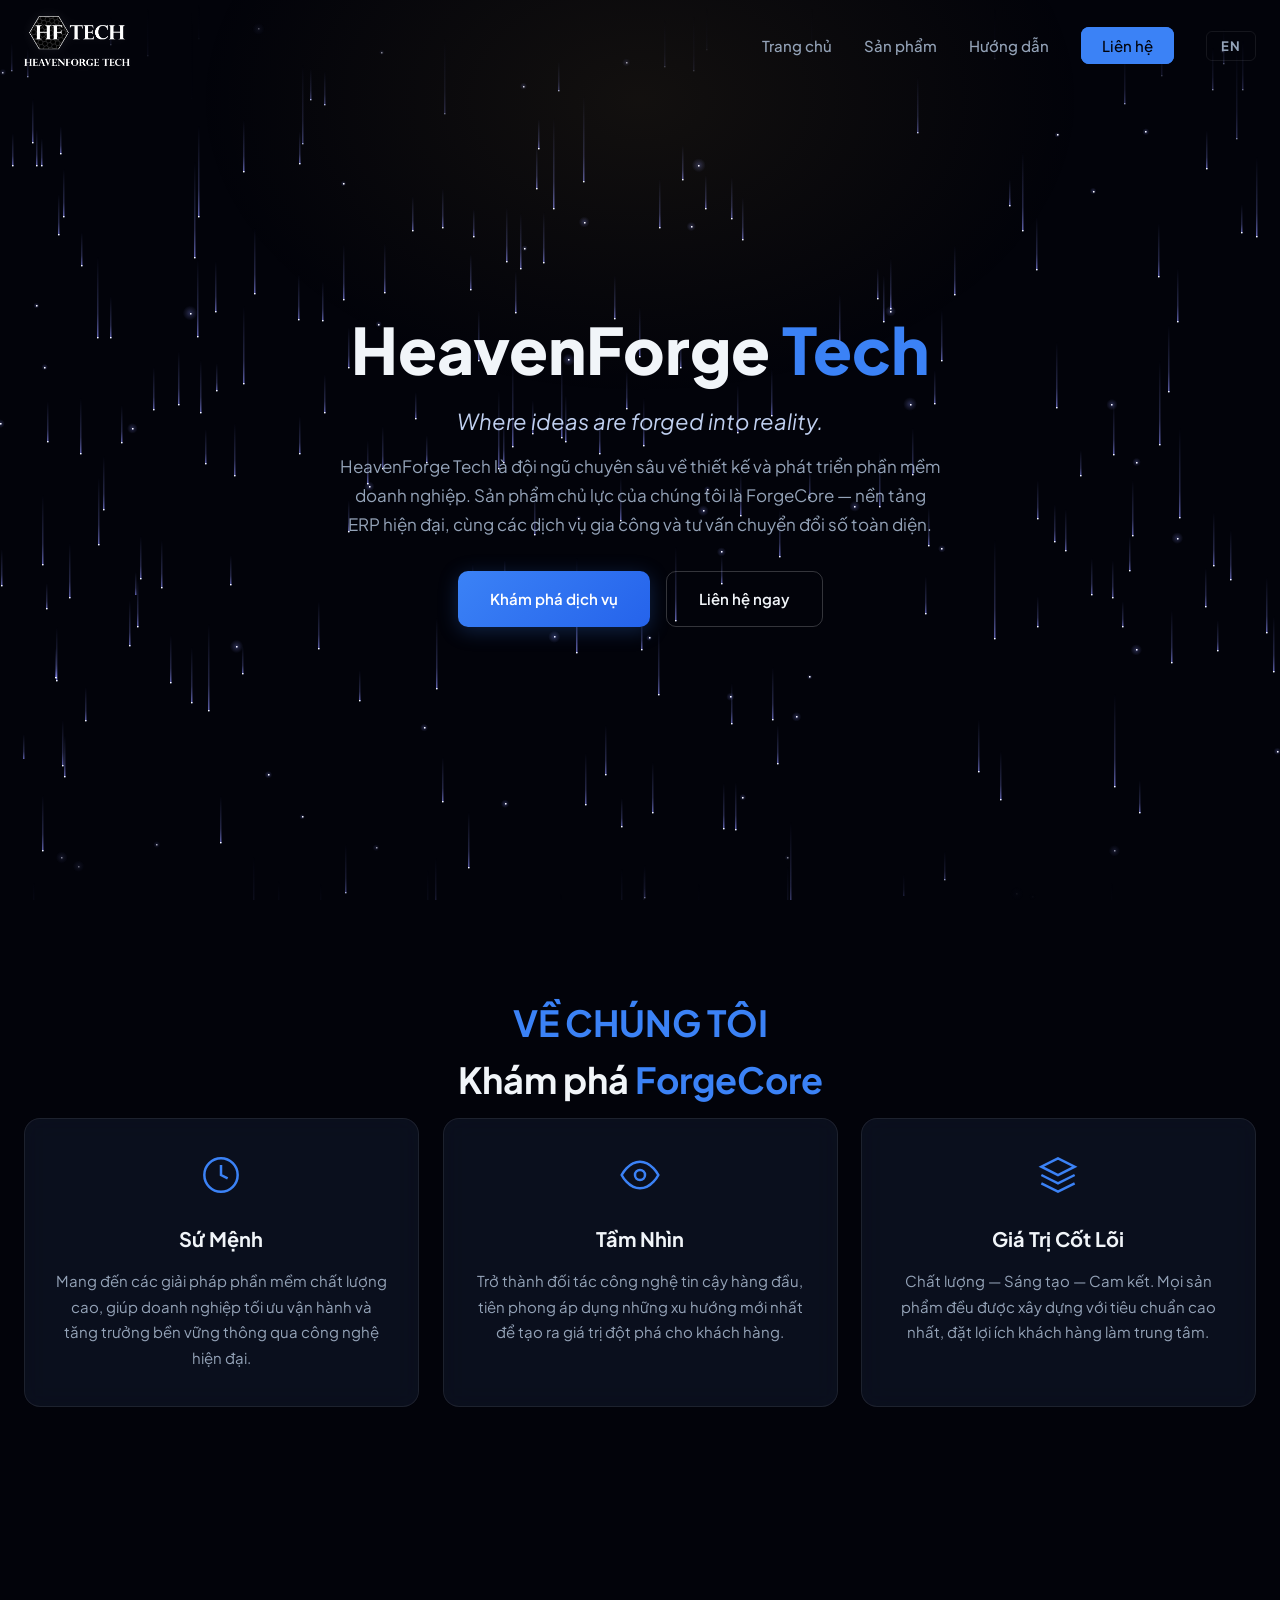
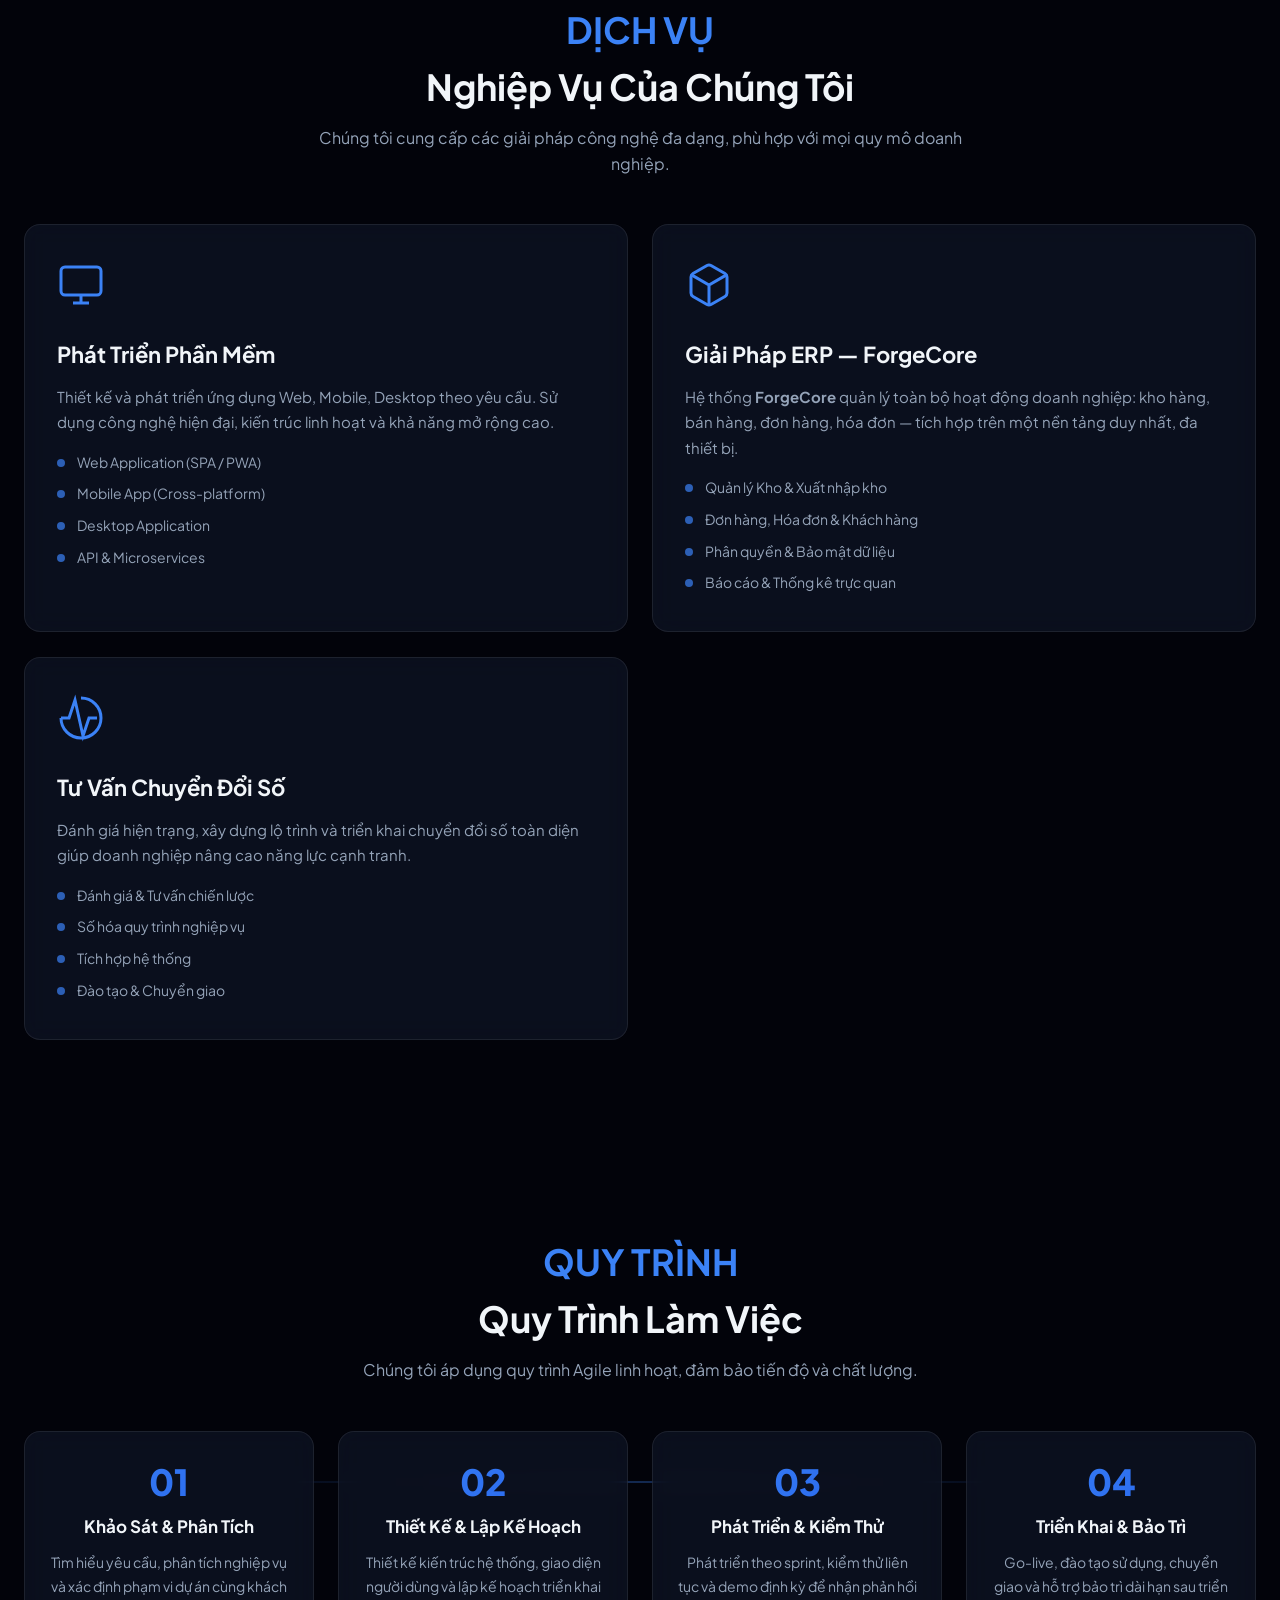
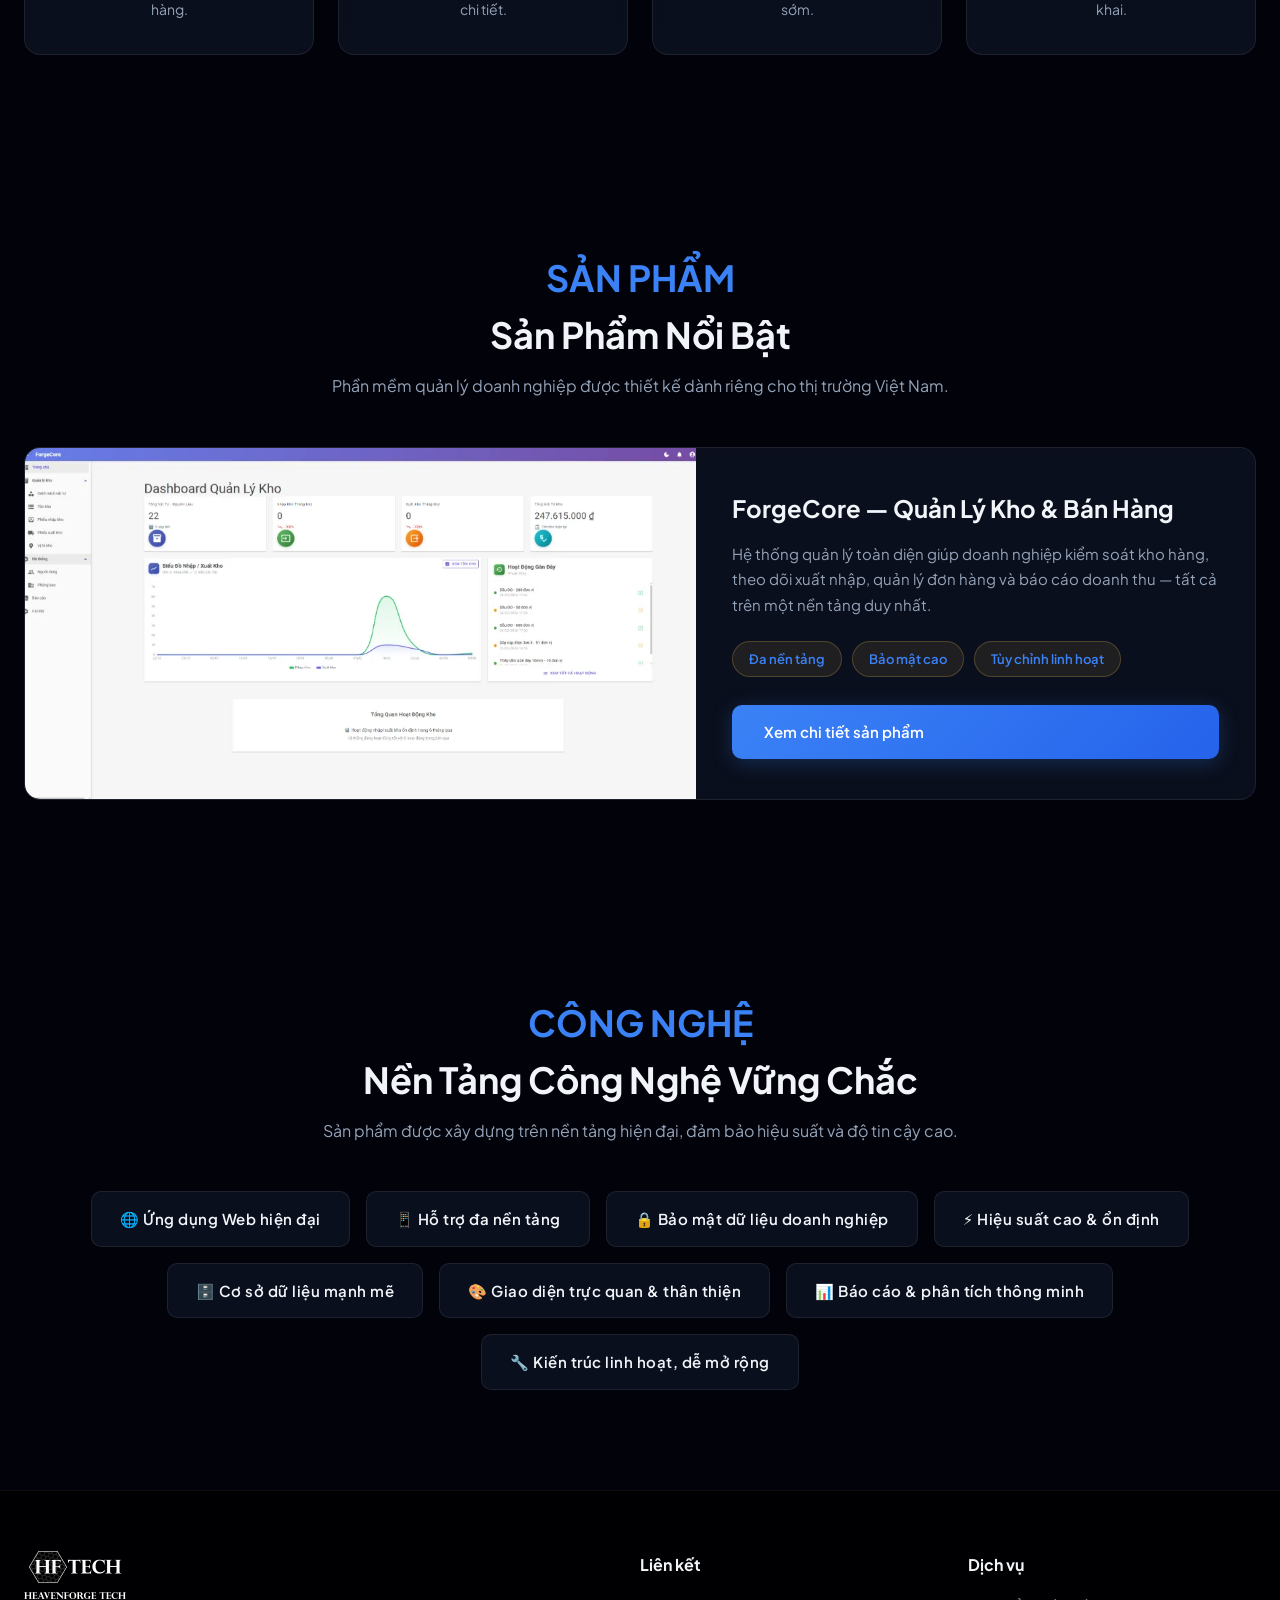
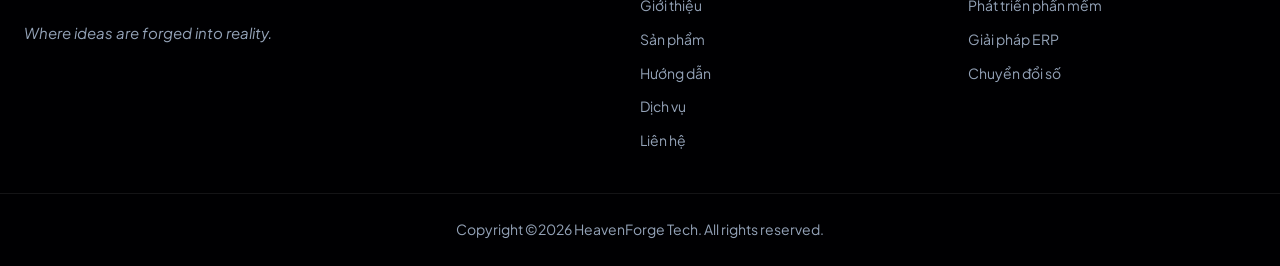
==== commit da180627: "Add files via upload" ====
--- a/index.html
+++ b/index.html
@@ -1,408 +1,337 @@
-<!doctype html>
-<html lang="vi">
-
-<head>
-  <meta charset="utf-8">
-  <meta name="viewport" content="width=device-width,initial-scale=1">
-  <title>HeavenForge Tech — Giải Pháp & Phát Triển Phần Mềm Quản Lý Doanh Nghiệp</title>
-  <meta name="description"
-    content="HeavenForge Tech — Công ty chuyên cung cấp phần mềm quản lý doanh nghiệp. Sản phẩm chính là ForgeCore — phần mềm giúp doanh nghiệp quản lý kho hàng, biết chính xác còn bao nhiêu hàng, hàng nào sắp hết để kịp nhập thêm, quản lý bán hàng và theo dõi công nợ khách hàng, tự động lập báo cáo kinh doanh, phân quyền nhân viên và bảo mật dữ liệu. Sử dụng được trên máy tính, điện thoại và máy tính bảng. Ngoài ra còn nhận phát triển phần mềm riêng theo yêu cầu và tư vấn chuyển đổi số cho doanh nghiệp.">
-  <meta name="keywords"
-    content="phần mềm doanh nghiệp, quản lý nghiệp vụ, giải pháp ERP, phần mềm quản lý kho, phần mềm quản lý bán hàng, chuyển đổi số, phát triển phần mềm, quản lý nhân sự, phần mềm quản lý xuất nhập kho, hệ thống quản lý doanh nghiệp, enterprise software, business management software, HeavenForge Tech">
-  <meta name="author" content="HeavenForge Tech">
-  <meta name="robots" content="index, follow">
-  <meta name="theme-color" content="#0f1326">
-  <link rel="canonical" href="https://heavenforgetech.com/">
-
-  <!-- Open Graph -->
-  <meta property="og:title" content="HeavenForge Tech — Giải Pháp & Phát Triển Phần Mềm Quản Lý Doanh Nghiệp">
-  <meta property="og:description"
-    content="HeavenForge Tech cung cấp phần mềm quản lý doanh nghiệp ForgeCore. Giúp quản lý kho hàng chính xác, biết ngay hàng nào sắp hết, quản lý bán hàng và công nợ, tự động lập báo cáo. Ngoài ra còn phát triển phần mềm riêng theo yêu cầu và tư vấn chuyển đổi số.">
-  <meta property="og:type" content="website">
-  <meta property="og:url" content="https://heavenforgetech.com/">
-  <meta property="og:image" content="https://heavenforgetech.com/assets/HFTech_Logo_Primary_Black.webp">
-  <meta property="og:locale" content="vi_VN">
-  <meta property="og:site_name" content="HeavenForge Tech">
-
-  <!-- Twitter Card -->
-  <meta name="twitter:card" content="summary_large_image">
-  <meta name="twitter:title" content="HeavenForge Tech — Giải Pháp & Phát Triển Phần Mềm Quản Lý Doanh Nghiệp">
-  <meta name="twitter:description"
-    content="HeavenForge Tech cung cấp phần mềm quản lý doanh nghiệp ForgeCore. Giúp quản lý kho hàng chính xác, quản lý bán hàng và công nợ, tự động lập báo cáo. Phát triển phần mềm riêng và tư vấn chuyển đổi số.">
-  <meta name="twitter:image" content="https://heavenforgetech.com/assets/HFTech_Logo_Primary_Black.webp">
-
-  <!-- Structured Data -->
-  <script type="application/ld+json">
-  {
-    "@context": "https://schema.org",
-    "@graph": [
-      {
-        "@type": "Organization",
-        "@id": "https://heavenforgetech.com/#organization",
-        "name": "HeavenForge Tech",
-        "url": "https://heavenforgetech.com",
-        "logo": "https://heavenforgetech.com/assets/HFTech_Logo_Primary_Black.webp",
-        "description": "Công ty chuyên cung cấp phần mềm quản lý doanh nghiệp. Sản phẩm chính là ForgeCore — phần mềm giúp doanh nghiệp biết chính xác hàng trong kho còn bao nhiêu, hàng nào sắp hết cần nhập thêm, quản lý việc bán hàng và theo dõi khách hàng nợ tiền, tự động tạo báo cáo kinh doanh, phân quyền cho từng nhân viên được xem và làm gì trên hệ thống. Ngoài ra còn nhận phát triển phần mềm riêng theo đặc thù doanh nghiệp và tư vấn chuyển đổi số.",
-        "address": { "@type": "PostalAddress", "addressCountry": "VN" }
-      },
-      {
-        "@type": "WebSite",
-        "@id": "https://heavenforgetech.com/#website",
-        "url": "https://heavenforgetech.com",
-        "name": "HeavenForge Tech",
-        "publisher": { "@id": "https://heavenforgetech.com/#organization" },
-        "potentialAction": {
-          "@type": "SearchAction",
-          "target": "https://heavenforgetech.com/?q={search_term_string}",
-          "query-input": "required name=search_term_string"
-        }
-      },
-      {
-        "@type": "ItemList",
-        "itemListElement": [
-          {
-            "@type": "SiteNavigationElement",
-            "position": 1,
-            "name": "Sản phẩm",
-            "url": "https://heavenforgetech.com/products/"
-          },
-          {
-            "@type": "SiteNavigationElement",
-            "position": 2,
-            "name": "Hướng dẫn",
-            "url": "https://heavenforgetech.com/guide/"
-          },
-          {
-            "@type": "SiteNavigationElement",
-            "position": 3,
-            "name": "ForgeCore - Quản lý Kho",
-            "url": "https://forgecore.heavenforgetech.com/"
-          }
-        ]
-      }
-    ]
-  }
-  </script>
-  <link rel="icon" type="image/webp" href="./assets/favicon.webp">
-  <link rel="preconnect" href="https://fonts.googleapis.com">
-  <link rel="preconnect" href="https://fonts.gstatic.com" crossorigin>
-  <link href="https://fonts.googleapis.com/css2?family=Inter:wght@300;400;500;600;700;800&display=swap"
-    rel="stylesheet">
-  <link rel="stylesheet" href="style.css?v=4">
-</head>
-
-<body>
-  <!-- ===== HEADER ===== -->
-  <header id="header">
-    <nav class="nav-container">
-      <a href="#" class="nav-logo">
-        <img src="./assets/HFTech_Logo_Primary_White.webp" alt="HeavenForge Tech" class="nav-logo-img">
-      </a>
-      <button class="nav-toggle" id="navToggle" aria-label="Menu" aria-expanded="false">
-        <span></span><span></span><span></span>
-      </button>
-      <ul class="nav-links" id="navLinks">
-        <li><a href="#hero" data-i18n="nav.home">Trang chủ</a></li>
-        <li><a href="./products/" data-i18n="nav.products">Sản phẩm</a></li>
-        <li><a href="./guide/" data-i18n="nav.guide">Hướng dẫn</a></li>
-        <li><a href="#contact" class="nav-cta" data-i18n="nav.contact">Liên hệ</a></li>
-        <li><button id="langToggle" class="lang-toggle" onclick="setLang(getLang()==='vi'?'en':'vi')">EN</button></li>
-      </ul>
-    </nav>
-  </header>
-
-  <!-- ===== HERO ===== -->
-  <section id="hero" class="hero">
-    <div class="hero-glow"></div>
-    <div class="container hero-content">
-      <!-- <div class="badge animate-fade">CÔNG TY CÔNG NGHỆ</div>-->
-      <h1 class="animate-fade">HeavenForge <span class="accent">Tech</span></h1>
-      <p class="hero-tagline animate-fade">Where ideas are forged into reality.</p>
-      <p class="hero-desc animate-fade" data-i18n="hero.desc">Chúng tôi chuyên cung cấp phần mềm quản lý doanh nghiệp. Sản phẩm chính là ForgeCore — giúp bạn quản lý kho hàng, bán hàng, theo dõi công nợ, lập báo cáo tự động. Ngoài ra còn nhận phát triển phần mềm riêng theo yêu cầu và tư vấn chuyển đổi số.</p>
-      <div class="hero-btns animate-fade">
-        <a href="#services" class="btn btn-primary" data-i18n="hero.btn.services">Khám phá dịch vụ</a>
-        <a href="#contact" class="btn btn-outline" data-i18n="hero.btn.contact">Liên hệ ngay</a>
-      </div>
-    </div>
-  </section>
-
-  <!-- ===== ABOUT ===== -->
-  <section id="about" class="section">
-    <div class="container">
-      <div class="section-label" data-i18n="about.label">VỀ CHÚNG TÔI</div>
-      <h2 class="section-title" data-i18n="about.title">Rèn Giũa Công Nghệ,<br>Kiến Tạo Tương Lai</h2>
-      <div class="about-grid">
-        <div class="about-card glass-card">
-          <div class="about-icon">
-            <svg width="40" height="40" viewBox="0 0 24 24" fill="none" stroke="currentColor" stroke-width="1.5" aria-hidden="true">
-              <circle cx="12" cy="12" r="10" />
-              <path d="M12 6v6l4 2" />
-            </svg>
-          </div>
-          <h3 data-i18n="about.mission">Sứ Mệnh</h3>
-          <p data-i18n="about.mission.desc">Mang đến các giải pháp phần mềm chất lượng cao, giúp doanh nghiệp tối ưu vận hành và tăng trưởng bền vững
-            thông qua công nghệ hiện đại.</p>
-        </div>
-        <div class="about-card glass-card">
-          <div class="about-icon">
-            <svg width="40" height="40" viewBox="0 0 24 24" fill="none" stroke="currentColor" stroke-width="1.5" aria-hidden="true">
-              <path d="M1 12s4-8 11-8 11 8 11 8-4 8-11 8-11-8-11-8z" />
-              <circle cx="12" cy="12" r="3" />
-            </svg>
-          </div>
-          <h3 data-i18n="about.vision">Tầm Nhìn</h3>
-          <p data-i18n="about.vision.desc">Trở thành đối tác công nghệ tin cậy hàng đầu, tiên phong áp dụng những xu hướng mới nhất để tạo ra giá trị
-            đột phá cho khách hàng.</p>
-        </div>
-        <div class="about-card glass-card">
-          <div class="about-icon">
-            <svg width="40" height="40" viewBox="0 0 24 24" fill="none" stroke="currentColor" stroke-width="1.5" aria-hidden="true">
-              <path d="M12 2L2 7l10 5 10-5-10-5z" />
-              <path d="M2 17l10 5 10-5" />
-              <path d="M2 12l10 5 10-5" />
-            </svg>
-          </div>
-          <h3 data-i18n="about.values">Giá Trị Cốt Lõi</h3>
-          <p data-i18n="about.values.desc">Chất lượng — Sáng tạo — Cam kết. Mọi sản phẩm đều được xây dựng với tiêu chuẩn cao nhất, đặt lợi ích khách
-            hàng làm trung tâm.</p>
-        </div>
-      </div>
-    </div>
-  </section>
-
-  <!-- ===== SERVICES ===== -->
-  <section id="services" class="section section-alt">
-    <div class="container">
-      <div class="section-label" data-i18n="services.label">DỊCH VỤ</div>
-      <h2 class="section-title" data-i18n="services.title">Nghiệp Vụ Của Chúng Tôi</h2>
-      <p class="section-sub" data-i18n="services.sub">Chúng tôi cung cấp các giải pháp công nghệ đa dạng, phù hợp với mọi quy mô doanh nghiệp.
-      </p>
-      <div class="services-grid">
-        <div class="service-card glass-card">
-          <div class="service-icon">
-            <svg width="48" height="48" viewBox="0 0 24 24" fill="none" stroke="var(--accent)" stroke-width="1.5" aria-hidden="true">
-              <rect x="2" y="3" width="20" height="14" rx="2" />
-              <path d="M8 21h8M12 17v4" />
-            </svg>
-          </div>
-          <h3 data-i18n="services.dev.title">Phát Triển Phần Mềm Theo Yêu Cầu</h3>
-          <p data-i18n="services.dev.desc">Xây dựng phần mềm "may đo" riêng cho từng loại hình doanh nghiệp. Dù bạn kinh doanh sản xuất, thương mại hay dịch vụ — chúng tôi đều tạo ra phần mềm phù hợp với quy trình làm việc thực tế của bạn, dùng được trên máy tính, điện thoại và máy tính bảng.</p>
-          <ul class="service-list">
-            <li data-i18n="services.dev.1">Phần mềm chạy trên trình duyệt, không cần cài đặt</li>
-            <li data-i18n="services.dev.2">Ứng dụng điện thoại cho cả Android và iPhone</li>
-            <li data-i18n="services.dev.3">Phần mềm cài trên máy tính Windows</li>
-            <li data-i18n="services.dev.4">Kết nối và đồng bộ dữ liệu giữa các hệ thống</li>
-          </ul>
-        </div>
-        <div class="service-card glass-card">
-          <div class="service-icon">
-            <svg width="48" height="48" viewBox="0 0 24 24" fill="none" stroke="var(--accent)" stroke-width="1.5" aria-hidden="true">
-              <path
-                d="M21 16V8a2 2 0 00-1-1.73l-7-4a2 2 0 00-2 0l-7 4A2 2 0 003 8v8a2 2 0 001 1.73l7 4a2 2 0 002 0l7-4A2 2 0 0021 16z" />
-              <path d="M3.27 6.96L12 12.01l8.73-5.05M12 22.08V12" />
-            </svg>
-          </div>
-          <h3 data-i18n="services.erp.title">Phần Mềm Quản Lý Doanh Nghiệp — ForgeCore</h3>
-          <p data-i18n="services.erp.desc">Phần mềm <strong>ForgeCore</strong> giúp doanh nghiệp quản lý mọi hoạt động kinh doanh trên một chương trình duy nhất: từ theo dõi hàng hóa trong kho, biết chính xác còn bao nhiêu hàng và hàng nào sắp hết, đến quản lý việc bán hàng, tạo đơn hàng, xuất hóa đơn, theo dõi khách hàng nợ tiền, và tự động tạo báo cáo kinh doanh. Mọi nhân viên được phân quyền rõ ràng — ai được xem gì, làm gì đều được kiểm soát chặt chẽ. Sử dụng được trên máy tính, điện thoại và máy tính bảng.</p>
-          <ul class="service-list">
-            <li data-i18n="services.erp.1">Theo dõi hàng trong kho chính xác, cảnh báo khi hàng sắp hết</li>
-            <li data-i18n="services.erp.2">Quản lý bán hàng, xuất hóa đơn, theo dõi công nợ khách hàng</li>
-            <li data-i18n="services.erp.3">Phân quyền nhân viên, bảo mật dữ liệu doanh nghiệp</li>
-            <li data-i18n="services.erp.4">Tự động lập báo cáo, xem biểu đồ kinh doanh trực quan</li>
-          </ul>
-        </div>
-        <div class="service-card glass-card">
-          <div class="service-icon">
-            <svg width="48" height="48" viewBox="0 0 24 24" fill="none" stroke="var(--accent)" stroke-width="1.5" aria-hidden="true">
-              <path d="M12 2a10 10 0 0110 10c0 5.52-4.48 10-10 10S2 17.52 2 12" />
-              <path d="M2 12h4l3-9 4 18 3-9h4" />
-            </svg>
-          </div>
-          <h3 data-i18n="services.digi.title">Tư Vấn Chuyển Đổi Số</h3>
-          <p data-i18n="services.digi.desc">Đánh giá hiện trạng, xây dựng lộ trình và triển khai chuyển đổi số toàn diện giúp doanh nghiệp nâng cao
-            năng lực cạnh tranh.</p>
-          <ul class="service-list">
-            <li data-i18n="services.digi.1">Đánh giá & Tư vấn chiến lược</li>
-            <li data-i18n="services.digi.2">Số hóa quy trình nghiệp vụ</li>
-            <li data-i18n="services.digi.3">Tích hợp hệ thống</li>
-            <li data-i18n="services.digi.4">Đào tạo & Chuyển giao</li>
-          </ul>
-        </div>
-      </div>
-    </div>
-  </section>
-
-  <!-- ===== PROCESS ===== -->
-  <section id="process" class="section">
-    <div class="container">
-      <div class="section-label" data-i18n="process.label">QUY TRÌNH</div>
-      <h2 class="section-title" data-i18n="process.title">Quy Trình Làm Việc</h2>
-      <p class="section-sub" data-i18n="process.sub">Chúng tôi áp dụng quy trình Agile linh hoạt, đảm bảo tiến độ và chất lượng.</p>
-      <div class="process-timeline">
-        <div class="process-step glass-card">
-          <div class="step-number">01</div>
-          <h3 data-i18n="process.1.title">Khảo Sát & Phân Tích</h3>
-          <p data-i18n="process.1.desc">Tìm hiểu yêu cầu, phân tích nghiệp vụ và xác định phạm vi dự án cùng khách hàng.</p>
-        </div>
-        <div class="process-step glass-card">
-          <div class="step-number">02</div>
-          <h3 data-i18n="process.2.title">Thiết Kế & Lập Kế Hoạch</h3>
-          <p data-i18n="process.2.desc">Thiết kế kiến trúc hệ thống, giao diện người dùng và lập kế hoạch triển khai chi tiết.</p>
-        </div>
-        <div class="process-step glass-card">
-          <div class="step-number">03</div>
-          <h3 data-i18n="process.3.title">Phát Triển & Kiểm Thử</h3>
-          <p data-i18n="process.3.desc">Phát triển theo sprint, kiểm thử liên tục và demo định kỳ để nhận phản hồi sớm.</p>
-        </div>
-        <div class="process-step glass-card">
-          <div class="step-number">04</div>
-          <h3 data-i18n="process.4.title">Triển Khai & Bảo Trì</h3>
-          <p data-i18n="process.4.desc">Go-live, đào tạo sử dụng, chuyển giao và hỗ trợ bảo trì dài hạn sau triển khai.</p>
-        </div>
-      </div>
-    </div>
-  </section>
-
-  <!-- ===== SẢN PHẨM NỔI BẬT ===== -->
-  <section id="product" class="section section-alt">
-    <div class="container">
-      <div class="section-label" data-i18n="product.label">SẢN PHẨM</div>
-      <h2 class="section-title" data-i18n="product.title">Sản Phẩm Nổi Bật</h2>
-      <p class="section-sub" data-i18n="product.sub">Phần mềm quản lý doanh nghiệp được thiết kế dành riêng cho thị trường Việt Nam.</p>
-      <div class="product-showcase glass-card">
-        <div class="product-showcase-img">
-          <img src="./screenshots/quan-ly-kho/dashboard.webp" alt="ForgeCore Dashboard" loading="lazy">
-        </div>
-        <div class="product-showcase-info">
-          <h3 data-i18n="product.name">ForgeCore — Phần Mềm Quản Lý Kho & Bán Hàng</h3>
-          <p data-i18n="product.desc">ForgeCore giúp doanh nghiệp luôn biết chính xác trong kho còn bao nhiêu hàng, mặt hàng nào sắp hết cần nhập thêm, quản lý toàn bộ việc nhập kho từ nhà cung cấp và xuất kho cho các phòng ban. Ngoài ra còn hỗ trợ tạo đơn hàng, xuất hóa đơn bán hàng, theo dõi khách hàng nào đã thanh toán hay còn nợ, và tự động lập báo cáo kinh doanh chi tiết có thể xuất ra file Excel chỉ bằng một cú nhấp chuột. Tất cả đều dùng được trên máy tính, điện thoại và máy tính bảng.</p>
-          <div class="product-badges">
-            <span class="product-badge" data-i18n="product.badge.1">Đa nền tảng</span>
-            <span class="product-badge" data-i18n="product.badge.2">Bảo mật cao</span>
-            <span class="product-badge" data-i18n="product.badge.3">Tùy chỉnh linh hoạt</span>
-          </div>
-          <a href="./products/" class="btn btn-primary" data-i18n="product.btn">Xem chi tiết sản phẩm</a>
-        </div>
-      </div>
-    </div>
-  </section>
-
-  <!-- ===== CÔNG NGHỆ ===== -->
-  <section id="tech" class="section">
-    <div class="container">
-      <div class="section-label" data-i18n="tech.label">CÔNG NGHỆ</div>
-      <h2 class="section-title" data-i18n="tech.title">Nền Tảng Công Nghệ Vững Chắc</h2>
-      <p class="section-sub" data-i18n="tech.sub">Sản phẩm được xây dựng trên nền tảng hiện đại, đảm bảo hiệu suất và độ tin cậy cao.</p>
-      <div class="tech-grid">
-        <div class="tech-item" data-i18n="tech.1">🌐 Ứng dụng Web hiện đại</div>
-        <div class="tech-item" data-i18n="tech.2">📱 Hỗ trợ đa nền tảng</div>
-        <div class="tech-item" data-i18n="tech.3">🔒 Bảo mật dữ liệu doanh nghiệp</div>
-        <div class="tech-item" data-i18n="tech.4">⚡ Hiệu suất cao & ổn định</div>
-        <div class="tech-item" data-i18n="tech.5">🗄️ Cơ sở dữ liệu mạnh mẽ</div>
-        <div class="tech-item" data-i18n="tech.6">🎨 Giao diện trực quan & thân thiện</div>
-        <div class="tech-item" data-i18n="tech.7">📊 Báo cáo & phân tích thông minh</div>
-        <div class="tech-item" data-i18n="tech.8">🔧 Kiến trúc linh hoạt, dễ mở rộng</div>
-      </div>
-    </div>
-  </section>
-
-  <!-- ===== CONTACT ===== -->
-  <section id="contact" class="section">
-    <div class="container">
-      <div class="section-label" data-i18n="contact.label">LIÊN HỆ</div>
-      <h2 class="section-title" data-i18n="contact.title">Hãy Kết Nối Với Chúng Tôi</h2>
-      <p class="section-sub" data-i18n="contact.sub">Bạn có dự án cần tư vấn? Hãy liên hệ — chúng tôi luôn sẵn sàng hỗ trợ.</p>
-      <div class="contact-info-center">
-        <div class="contact-cta glass-card">
-          <svg width="56" height="56" viewBox="0 0 24 24" fill="none" stroke="var(--accent)" stroke-width="1.5" aria-hidden="true">
-            <path d="M4 4h16c1.1 0 2 .9 2 2v12c0 1.1-.9 2-2 2H4c-1.1 0-2-.9-2-2V6c0-1.1.9-2 2-2z" />
-            <polyline points="22,6 12,13 2,6" />
-          </svg>
-          <h3 data-i18n="contact.cta.title">Liên hệ với chúng tôi</h3>
-          <p data-i18n="contact.cta.desc">Hãy mô tả dự án hoặc yêu cầu của bạn — chúng tôi sẽ phản hồi trong thời gian sớm nhất.</p>
-          <span id="contact-mail"></span>
-        </div>
-        <div class="contact-details">
-          <div class="contact-item glass-card">
-            <svg width="24" height="24" viewBox="0 0 24 24" fill="none" stroke="var(--accent)" stroke-width="1.5" aria-hidden="true">
-              <circle cx="12" cy="12" r="10" />
-              <path d="M12 6v6l4 2" />
-            </svg>
-            <div>
-              <h4 data-i18n="contact.hours.title">Giờ làm việc</h4>
-              <p data-i18n="contact.hours.desc">Thứ 2 – Thứ 6: 8:00 – 17:30</p>
-            </div>
-          </div>
-        </div>
-      </div>
-
-      <!-- Kênh liên hệ -->
-      <div class="contact-channels" style="margin-top:48px">
-        <a href="https://mail.google.com/mail/?view=cm&to=contact%40heavenforgetech.com&su=Y%C3%AAu%20c%E1%BA%A7u%20t%C6%B0%20v%E1%BA%A5n"
-          target="_blank" rel="noopener noreferrer" class="channel-card glass-card">
-          <div class="channel-icon channel-email">
-            <svg width="48" height="48" viewBox="0 0 24 24" fill="none" stroke="currentColor" stroke-width="1.5" aria-hidden="true">
-              <path d="M4 4h16c1.1 0 2 .9 2 2v12c0 1.1-.9 2-2 2H4c-1.1 0-2-.9-2-2V6c0-1.1.9-2 2-2z" />
-              <polyline points="22,6 12,13 2,6" />
-            </svg>
-          </div>
-          <h3 data-i18n="guide.channel.email">Email</h3>
-          <p data-i18n="guide.channel.email.desc">Gửi yêu cầu đăng ký qua email — chúng tôi sẽ phản hồi trong 24 giờ.</p>
-        </a>
-        <a href="https://zalo.me/0908487040" target="_blank" rel="noopener noreferrer" class="channel-card glass-card">
-          <div class="channel-icon channel-zalo">
-            <svg width="48" height="48" viewBox="0 0 24 24" fill="none" aria-hidden="true">
-              <circle cx="12" cy="12" r="10" stroke="currentColor" stroke-width="1.5" />
-              <text x="12" y="16" text-anchor="middle" fill="currentColor" font-size="10" font-weight="700" font-family="Inter, sans-serif">Z</text>
-            </svg>
-          </div>
-          <h3 data-i18n="guide.channel.zalo">Zalo</h3>
-          <p data-i18n="guide.channel.zalo.desc">Nhắn tin trực tiếp qua Zalo — tư vấn nhanh chóng, hỗ trợ tức thì.</p>
-        </a>
-        <a href="https://m.me/798002690071717" target="_blank" rel="noopener noreferrer" class="channel-card glass-card">
-          <div class="channel-icon channel-facebook">
-            <svg width="48" height="48" viewBox="0 0 24 24" fill="none" aria-hidden="true">
-              <path d="M18 2h-3a5 5 0 00-5 5v3H7v4h3v8h4v-8h3l1-4h-4V7a1 1 0 011-1h3z"
-                stroke="currentColor" stroke-width="1.5" stroke-linecap="round" stroke-linejoin="round" />
-            </svg>
-          </div>
-          <h3 data-i18n="guide.channel.fb">Facebook</h3>
-          <p data-i18n="guide.channel.fb.desc">Liên hệ qua Facebook Messenger — kết nối dễ dàng mọi lúc.</p>
-        </a>
-      </div>
-    </div>
-  </section>
-
-  <!-- ===== FOOTER ===== -->
-  <footer class="footer">
-    <div class="container footer-inner">
-      <div class="footer-brand">
-        <img src="./assets/HFTech_Logo_Primary_White.webp" alt="HeavenForge Tech" class="footer-logo">
-        <p>Where ideas are forged into reality.</p>
-      </div>
-      <div class="footer-links">
-        <h4 data-i18n="footer.links">Liên kết</h4>
-        <a href="#about" data-i18n="footer.about">Giới thiệu</a>
-        <a href="./products/" data-i18n="nav.products">Sản phẩm</a>
-        <a href="./guide/" data-i18n="nav.guide">Hướng dẫn</a>
-        <a href="#services" data-i18n="footer.services-title">Dịch vụ</a>
-        <a href="#contact" data-i18n="nav.contact">Liên hệ</a>
-      </div>
-      <div class="footer-links">
-        <h4 data-i18n="footer.services-title">Dịch vụ</h4>
-        <a href="#services" data-i18n="footer.dev">Phát triển phần mềm</a>
-        <a href="#services" data-i18n="footer.erp">Giải pháp ERP</a>
-        <a href="#services" data-i18n="footer.digital">Chuyển đổi số</a>
-
-      </div>
-    </div>
-    <div class="footer-bottom">
-      <p>Copyright ©2026 HeavenForge Tech. All rights reserved.</p>
-    </div>
-  </footer>
-
-  <script src="i18n.js?v=2"></script>
-  <script src="main.js?v=5" defer></script>
-</body>
-
+<!doctype html>
+<html lang="vi">
+
+<head>
+  <meta charset="utf-8">
+  <meta name="viewport" content="width=device-width,initial-scale=1">
+  <title>HeavenForge Tech — Giải Pháp & Phát Triển Phần Mềm Quản Lý Doanh Nghiệp</title>
+  <meta name="description"
+    content="HeavenForge Tech — Đội ngũ chuyên phát triển phần mềm doanh nghiệp, hệ thống ERP quản lý kho, bán hàng, nhân sự. Sản phẩm chủ lực là ForgeCore cùng các dịch vụ tư vấn chuyển đổi số toàn diện.">
+  <meta name="keywords"
+    content="phần mềm doanh nghiệp, quản lý nghiệp vụ, giải pháp ERP, phần mềm quản lý kho, phần mềm quản lý bán hàng, chuyển đổi số, phát triển phần mềm, quản lý nhân sự, phần mềm quản lý xuất nhập kho, hệ thống quản lý doanh nghiệp, enterprise software, business management software, HeavenForge Tech">
+  <meta name="author" content="HeavenForge Tech">
+  <meta name="robots" content="index, follow">
+  <meta name="theme-color" content="#0f1326">
+  <link rel="canonical" href="https://heavenforgetech.com/">
+
+  <!-- Open Graph -->
+  <meta property="og:title" content="HeavenForge Tech — Giải Pháp & Phát Triển Phần Mềm Quản Lý Doanh Nghiệp">
+  <meta property="og:description"
+    content="Giải pháp phần mềm doanh nghiệp toàn diện: ERP, quản lý kho, bán hàng, nhân sự. Tư vấn chuyển đổi số và phát triển phần mềm theo yêu cầu.">
+  <meta property="og:type" content="website">
+  <meta property="og:url" content="https://heavenforgetech.com/">
+  <meta property="og:image" content="https://heavenforgetech.com/assets/HFTech_Logo_Primary.webp">
+  <meta property="og:locale" content="vi_VN">
+  <meta property="og:site_name" content="HeavenForge Tech">
+
+  <!-- Twitter Card -->
+  <meta name="twitter:card" content="summary_large_image">
+  <meta name="twitter:title" content="HeavenForge Tech — Giải Pháp & Phát Triển Phần Mềm Quản Lý Doanh Nghiệp">
+  <meta name="twitter:description"
+    content="Giải pháp phần mềm quản lý nghiệp vụ doanh nghiệp: ERP, quản lý kho, bán hàng, nhân sự, chuyển đổi số.">
+  <meta name="twitter:image" content="https://heavenforgetech.com/assets/HFTech_Logo_Primary.webp">
+
+  <!-- Structured Data -->
+  <script type="application/ld+json">
+  {
+    "@context": "https://schema.org",
+    "@type": "Organization",
+    "name": "HeavenForge Tech",
+    "url": "https://heavenforgetech.com",
+    "logo": "https://heavenforgetech.com/assets/HFTech_Logo_Primary.webp",
+    "description": "Đội ngũ chuyên phát triển phần mềm doanh nghiệp, giải pháp ERP quản lý nghiệp vụ, với sản phẩm chủ lực ForgeCore và dịch vụ chuyển đổi số.",
+    "address": { "@type": "PostalAddress", "addressCountry": "VN" },
+    "sameAs": [],
+    "hasOfferCatalog": {
+      "@type": "OfferCatalog",
+      "name": "Dịch vụ Công nghệ",
+      "itemListElement": [
+        { "@type": "Offer", "itemOffered": { "@type": "Service", "name": "Phát triển phần mềm doanh nghiệp", "description": "Thiết kế và phát triển ứng dụng Web, Mobile, Desktop theo yêu cầu doanh nghiệp." }},
+        { "@type": "Offer", "itemOffered": { "@type": "Service", "name": "Giải pháp ERP & Quản lý nghiệp vụ", "description": "Hệ thống quản lý kho, bán hàng, nhân sự, tài chính tích hợp trên một nền tảng." }},
+        { "@type": "Offer", "itemOffered": { "@type": "Service", "name": "Tư vấn chuyển đổi số", "description": "Đánh giá, xây dựng lộ trình và triển khai chuyển đổi số toàn diện cho doanh nghiệp." }}
+      ]
+    }
+  }
+  </script>
+  <link rel="icon" type="image/webp" href="./assets/favicon.webp">
+  <link rel="preconnect" href="https://fonts.googleapis.com">
+  <link rel="preconnect" href="https://fonts.gstatic.com" crossorigin>
+  <link href="https://fonts.googleapis.com/css2?family=Plus+Jakarta+Sans:wght@300;400;500;600;700;800&display=swap" rel="stylesheet">
+  <link rel="stylesheet" href="style.css?v=5">
+</head>
+
+<body>
+  <!-- Background Effect Container -->
+  <div id="bg-effect" style="position: fixed; top: 0; left: 0; right: 0; bottom: 0; width: 100%; height: 100%; height: 100dvh; z-index: -1; background: #02030a; overflow: hidden; pointer-events: none;"></div>
+
+  <!-- ===== HEADER ===== -->
+  <header id="header">
+    <nav class="nav-container">
+      <a href="#" class="nav-logo">
+        <img src="./assets/HFTech_Logo_Primary_White.webp" alt="HeavenForge Tech" class="nav-logo-img">
+      </a>
+      <button class="nav-toggle" id="navToggle" aria-label="Menu" aria-expanded="false">
+        <span></span><span></span><span></span>
+      </button>
+      <ul class="nav-links" id="navLinks">
+        <li><a href="#hero" data-i18n="nav.home">Trang chủ</a></li>
+        <li class="nav-dropdown">
+          <a href="./products/" data-i18n="nav.products">Sản phẩm <span class="dropdown-icon">▾</span></a>
+          <ul class="dropdown-menu">
+            <li><a href="./products/about/" data-i18n="nav.products.about">Giới thiệu</a></li>
+            <li><a href="./products/usage/" data-i18n="nav.products.usage">Cách sử dụng</a></li>
+          </ul>
+        </li>
+        <li><a href="./guide/" data-i18n="nav.guide">Hướng dẫn</a></li>
+        <li><a href="./contact/" class="nav-cta" data-i18n="nav.contact">Liên hệ</a></li>
+        <li><button id="langToggle" class="lang-toggle" onclick="setLang(getLang()==='vi'?'en':'vi')">EN</button></li>
+      </ul>
+    </nav>
+  </header>
+
+  <!-- ===== HERO ===== -->
+  <section id="hero" class="hero">
+    <div class="hero-glow"></div>
+    <div class="container hero-content">
+      <!-- <div class="badge animate-fade">ĐỘI NGŨ PHÁT TRIỂN</div>-->
+      <h1 class="animate-fade">HeavenForge <span class="accent">Tech</span></h1>
+      <p class="hero-tagline animate-fade">Where ideas are forged into reality.</p>
+      <p class="hero-desc animate-fade" data-i18n="hero.desc">Chúng tôi phát triển phần mềm quản lý doanh nghiệp hiện đại — từ hệ thống ERP,
+        quản lý kho hàng đến tư vấn chuyển đổi số toàn diện.</p>
+      <div class="hero-btns animate-fade">
+        <a href="#services" class="btn btn-primary" data-i18n="hero.btn.services">Khám phá dịch vụ</a>
+        <a href="./contact/" class="btn btn-outline" data-i18n="hero.btn.contact">Liên hệ ngay</a>
+      </div>
+    </div>
+  </section>
+
+  <!-- ===== ABOUT ===== -->
+  <section id="about" class="section">
+    <div class="container">
+      <div class="section-label" data-i18n="about.label">VỀ CHÚNG TÔI</div>
+      <h2 class="section-title" data-i18n="about.title">Rèn Giũa Công Nghệ,<br>Kiến Tạo Tương Lai</h2>
+      <div class="about-grid">
+        <div class="about-card glass-card">
+          <div class="about-icon">
+            <svg width="40" height="40" viewBox="0 0 24 24" fill="none" stroke="currentColor" stroke-width="1.5" aria-hidden="true">
+              <circle cx="12" cy="12" r="10" />
+              <path d="M12 6v6l4 2" />
+            </svg>
+          </div>
+          <h3 data-i18n="about.mission">Sứ Mệnh</h3>
+          <p data-i18n="about.mission.desc">Mang đến các giải pháp phần mềm chất lượng cao, giúp doanh nghiệp tối ưu vận hành và tăng trưởng bền vững
+            thông qua công nghệ hiện đại.</p>
+        </div>
+        <div class="about-card glass-card">
+          <div class="about-icon">
+            <svg width="40" height="40" viewBox="0 0 24 24" fill="none" stroke="currentColor" stroke-width="1.5" aria-hidden="true">
+              <path d="M1 12s4-8 11-8 11 8 11 8-4 8-11 8-11-8-11-8z" />
+              <circle cx="12" cy="12" r="3" />
+            </svg>
+          </div>
+          <h3 data-i18n="about.vision">Tầm Nhìn</h3>
+          <p data-i18n="about.vision.desc">Trở thành đối tác công nghệ tin cậy hàng đầu, tiên phong áp dụng những xu hướng mới nhất để tạo ra giá trị
+            đột phá cho khách hàng.</p>
+        </div>
+        <div class="about-card glass-card">
+          <div class="about-icon">
+            <svg width="40" height="40" viewBox="0 0 24 24" fill="none" stroke="currentColor" stroke-width="1.5" aria-hidden="true">
+              <path d="M12 2L2 7l10 5 10-5-10-5z" />
+              <path d="M2 17l10 5 10-5" />
+              <path d="M2 12l10 5 10-5" />
+            </svg>
+          </div>
+          <h3 data-i18n="about.values">Giá Trị Cốt Lõi</h3>
+          <p data-i18n="about.values.desc">Chất lượng — Sáng tạo — Cam kết. Mọi sản phẩm đều được xây dựng với tiêu chuẩn cao nhất, đặt lợi ích khách
+            hàng làm trung tâm.</p>
+        </div>
+      </div>
+    </div>
+  </section>
+
+  <!-- ===== SERVICES ===== -->
+  <section id="services" class="section section-alt">
+    <div class="container">
+      <div class="section-label" data-i18n="services.label">DỊCH VỤ</div>
+      <h2 class="section-title" data-i18n="services.title">Nghiệp Vụ Của Chúng Tôi</h2>
+      <p class="section-sub" data-i18n="services.sub">Chúng tôi cung cấp các giải pháp công nghệ đa dạng, phù hợp với mọi quy mô doanh nghiệp.
+      </p>
+      <div class="services-grid">
+        <div class="service-card glass-card">
+          <div class="service-icon">
+            <svg width="48" height="48" viewBox="0 0 24 24" fill="none" stroke="var(--accent)" stroke-width="1.5" aria-hidden="true">
+              <rect x="2" y="3" width="20" height="14" rx="2" />
+              <path d="M8 21h8M12 17v4" />
+            </svg>
+          </div>
+          <h3 data-i18n="services.dev.title">Phát Triển Phần Mềm</h3>
+          <p data-i18n="services.dev.desc">Thiết kế và phát triển ứng dụng Web, Mobile, Desktop theo yêu cầu. Sử dụng công nghệ hiện đại, kiến trúc
+            linh hoạt và khả năng mở rộng cao.</p>
+          <ul class="service-list">
+            <li>Web Application (SPA / PWA)</li>
+            <li>Mobile App (Cross-platform)</li>
+            <li>Desktop Application</li>
+            <li>API & Microservices</li>
+          </ul>
+        </div>
+        <div class="service-card glass-card">
+          <div class="service-icon">
+            <svg width="48" height="48" viewBox="0 0 24 24" fill="none" stroke="var(--accent)" stroke-width="1.5" aria-hidden="true">
+              <path
+                d="M21 16V8a2 2 0 00-1-1.73l-7-4a2 2 0 00-2 0l-7 4A2 2 0 003 8v8a2 2 0 001 1.73l7 4a2 2 0 002 0l7-4A2 2 0 0021 16z" />
+              <path d="M3.27 6.96L12 12.01l8.73-5.05M12 22.08V12" />
+            </svg>
+          </div>
+          <h3 data-i18n="services.erp.title">Giải Pháp ERP — ForgeCore</h3>
+          <p data-i18n="services.erp.desc">Hệ thống <strong>ForgeCore</strong> quản lý toàn bộ hoạt động doanh nghiệp: kho hàng, bán hàng, đơn hàng, hóa đơn — tích hợp trên
+            một nền tảng duy nhất, đa thiết bị.</p>
+          <ul class="service-list">
+            <li data-i18n="services.erp.1">Quản lý Kho & Xuất nhập kho</li>
+            <li data-i18n="services.erp.2">Đơn hàng, Hóa đơn & Khách hàng</li>
+            <li data-i18n="services.erp.3">Phân quyền & Bảo mật dữ liệu</li>
+            <li data-i18n="services.erp.4">Báo cáo & Thống kê trực quan</li>
+          </ul>
+        </div>
+        <div class="service-card glass-card">
+          <div class="service-icon">
+            <svg width="48" height="48" viewBox="0 0 24 24" fill="none" stroke="var(--accent)" stroke-width="1.5" aria-hidden="true">
+              <path d="M12 2a10 10 0 0110 10c0 5.52-4.48 10-10 10S2 17.52 2 12" />
+              <path d="M2 12h4l3-9 4 18 3-9h4" />
+            </svg>
+          </div>
+          <h3 data-i18n="services.digi.title">Tư Vấn Chuyển Đổi Số</h3>
+          <p data-i18n="services.digi.desc">Đánh giá hiện trạng, xây dựng lộ trình và triển khai chuyển đổi số toàn diện giúp doanh nghiệp nâng cao
+            năng lực cạnh tranh.</p>
+          <ul class="service-list">
+            <li data-i18n="services.digi.1">Đánh giá & Tư vấn chiến lược</li>
+            <li data-i18n="services.digi.2">Số hóa quy trình nghiệp vụ</li>
+            <li data-i18n="services.digi.3">Tích hợp hệ thống</li>
+            <li data-i18n="services.digi.4">Đào tạo & Chuyển giao</li>
+          </ul>
+        </div>
+      </div>
+    </div>
+  </section>
+
+  <!-- ===== PROCESS ===== -->
+  <section id="process" class="section">
+    <div class="container">
+      <div class="section-label" data-i18n="process.label">QUY TRÌNH</div>
+      <h2 class="section-title" data-i18n="process.title">Quy Trình Làm Việc</h2>
+      <p class="section-sub" data-i18n="process.sub">Chúng tôi áp dụng quy trình Agile linh hoạt, đảm bảo tiến độ và chất lượng.</p>
+      <div class="process-timeline">
+        <div class="process-step glass-card">
+          <div class="step-number">01</div>
+          <h3 data-i18n="process.1.title">Khảo Sát & Phân Tích</h3>
+          <p data-i18n="process.1.desc">Tìm hiểu yêu cầu, phân tích nghiệp vụ và xác định phạm vi dự án cùng khách hàng.</p>
+        </div>
+        <div class="process-step glass-card">
+          <div class="step-number">02</div>
+          <h3 data-i18n="process.2.title">Thiết Kế & Lập Kế Hoạch</h3>
+          <p data-i18n="process.2.desc">Thiết kế kiến trúc hệ thống, giao diện người dùng và lập kế hoạch triển khai chi tiết.</p>
+        </div>
+        <div class="process-step glass-card">
+          <div class="step-number">03</div>
+          <h3 data-i18n="process.3.title">Phát Triển & Kiểm Thử</h3>
+          <p data-i18n="process.3.desc">Phát triển theo sprint, kiểm thử liên tục và demo định kỳ để nhận phản hồi sớm.</p>
+        </div>
+        <div class="process-step glass-card">
+          <div class="step-number">04</div>
+          <h3 data-i18n="process.4.title">Triển Khai & Bảo Trì</h3>
+          <p data-i18n="process.4.desc">Go-live, đào tạo sử dụng, chuyển giao và hỗ trợ bảo trì dài hạn sau triển khai.</p>
+        </div>
+      </div>
+    </div>
+  </section>
+
+  <!-- ===== SẢN PHẨM NỔI BẬT ===== -->
+  <section id="product" class="section section-alt">
+    <div class="container">
+      <div class="section-label" data-i18n="product.label">SẢN PHẨM</div>
+      <h2 class="section-title" data-i18n="product.title">Sản Phẩm Nổi Bật</h2>
+      <p class="section-sub" data-i18n="product.sub">Phần mềm quản lý doanh nghiệp được thiết kế dành riêng cho thị trường Việt Nam.</p>
+      <div class="product-showcase glass-card">
+        <div class="product-showcase-img">
+          <img src="./screenshots/quan-ly-kho/dashboard.webp" alt="ForgeCore Dashboard" loading="lazy">
+        </div>
+        <div class="product-showcase-info">
+          <h3 data-i18n="product.name">ForgeCore — Quản Lý Kho & Bán Hàng</h3>
+          <p data-i18n="product.desc">Hệ thống quản lý toàn diện giúp doanh nghiệp kiểm soát kho hàng, theo dõi xuất nhập, quản lý đơn hàng và báo cáo doanh thu — tất cả trên một nền tảng duy nhất.</p>
+          <div class="product-badges">
+            <span class="product-badge" data-i18n="product.badge.1">Đa nền tảng</span>
+            <span class="product-badge" data-i18n="product.badge.2">Bảo mật cao</span>
+            <span class="product-badge" data-i18n="product.badge.3">Tùy chỉnh linh hoạt</span>
+          </div>
+          <a href="./products/" class="btn btn-primary" data-i18n="product.btn">Xem chi tiết sản phẩm</a>
+        </div>
+      </div>
+    </div>
+  </section>
+
+  <!-- ===== CÔNG NGHỆ ===== -->
+  <section id="tech" class="section">
+    <div class="container">
+      <div class="section-label" data-i18n="tech.label">CÔNG NGHỆ</div>
+      <h2 class="section-title" data-i18n="tech.title">Nền Tảng Công Nghệ Vững Chắc</h2>
+      <p class="section-sub" data-i18n="tech.sub">Sản phẩm được xây dựng trên nền tảng hiện đại, đảm bảo hiệu suất và độ tin cậy cao.</p>
+      <div class="tech-grid">
+        <div class="tech-item" data-i18n="tech.1">🌐 Ứng dụng Web hiện đại</div>
+        <div class="tech-item" data-i18n="tech.2">📱 Hỗ trợ đa nền tảng</div>
+        <div class="tech-item" data-i18n="tech.3">🔒 Bảo mật dữ liệu doanh nghiệp</div>
+        <div class="tech-item" data-i18n="tech.4">⚡ Hiệu suất cao & ổn định</div>
+        <div class="tech-item" data-i18n="tech.5">🗄️ Cơ sở dữ liệu mạnh mẽ</div>
+        <div class="tech-item" data-i18n="tech.6">🎨 Giao diện trực quan & thân thiện</div>
+        <div class="tech-item" data-i18n="tech.7">📊 Báo cáo & phân tích thông minh</div>
+        <div class="tech-item" data-i18n="tech.8">🔧 Kiến trúc linh hoạt, dễ mở rộng</div>
+      </div>
+    </div>
+  </section>
+
+  <!-- ===== FOOTER ===== -->
+  <footer class="footer">
+    <div class="container footer-inner">
+      <div class="footer-brand">
+        <img src="./assets/HFTech_Logo_Primary_White.webp" alt="HeavenForge Tech" class="footer-logo">
+        <p>Where ideas are forged into reality.</p>
+      </div>
+      <div class="footer-links">
+        <h4 data-i18n="footer.links">Liên kết</h4>
+        <a href="#about" data-i18n="footer.about">Giới thiệu</a>
+        <a href="./products/" data-i18n="nav.products">Sản phẩm</a>
+        <a href="./guide/" data-i18n="nav.guide">Hướng dẫn</a>
+        <a href="#services" data-i18n="footer.services-title">Dịch vụ</a>
+        <a href="./contact/" data-i18n="nav.contact">Liên hệ</a>
+      </div>
+      <div class="footer-links">
+        <h4 data-i18n="footer.services-title">Dịch vụ</h4>
+        <a href="#services" data-i18n="footer.dev">Phát triển phần mềm</a>
+        <a href="#services" data-i18n="footer.erp">Giải pháp ERP</a>
+        <a href="#services" data-i18n="footer.digital">Chuyển đổi số</a>
+
+      </div>
+    </div>
+    <div class="footer-bottom">
+      <p>Copyright ©2026 HeavenForge Tech. All rights reserved.</p>
+    </div>
+  </footer>
+
+  <script src="i18n.js?v=1"></script>
+  <script src="main.js"></script>
+  <script src="./assets/rising-lines.js"></script>
+  <script>
+    document.addEventListener('DOMContentLoaded', () => {
+      new RisingLines('#bg-effect', {
+        particles: 500,
+        color: "#2C2F53",
+        riseSpeed: 25,
+        opacity: 100,
+        scale: 7,
+        showHorizon: false,
+        horizonColor: "#2C2F53",
+        horizonOpacity: 85
+      });
+    });
+  </script>
+</body>
+
 </html>
--- a/style.css
+++ b/style.css
@@ -1,1564 +1,1954 @@
-/* ===== HeavenForge Tech — Design System ===== */
-
-/* === Image protection === */
-img {
-  -webkit-user-select: none;
-  user-select: none;
-  -webkit-user-drag: none;
-  -webkit-touch-callout: none;
-}
-
-.showcase-img-wrap {
-  position: relative;
-}
-
-.showcase-img-wrap::after {
-  content: '';
-  position: absolute;
-  inset: 0;
-  z-index: 1;
-}
-
-
-:root {
-  --bg: #0f1326;
-  --bg2: #141a36;
-  --fg: #eaf2ff;
-  --fg-muted: #a0b0d0;
-  --accent: #e0b44c;
-  --accent-glow: rgba(224, 180, 76, .25);
-  --glass-bg: rgba(255, 255, 255, .04);
-  --glass-border: rgba(255, 255, 255, .08);
-  --radius: 16px;
-  --transition: .35s cubic-bezier(.4, 0, .2, 1);
-}
-
-*,
-*::before,
-*::after {
-  box-sizing: border-box;
-  margin: 0;
-  padding: 0;
-}
-
-html {
-  scroll-behavior: smooth;
-  scroll-padding-top: 80px;
-}
-
-body {
-  font-family: 'Inter', system-ui, -apple-system, sans-serif;
-  background: var(--bg);
-  color: var(--fg);
-  line-height: 1.7;
-  overflow-x: hidden;
-}
-
-a {
-  color: var(--accent);
-  text-decoration: none;
-  transition: color var(--transition);
-}
-
-a:hover {
-  color: #f0cc70;
-}
-
-img {
-  max-width: 100%;
-  height: auto;
-}
-
-ul {
-  list-style: none;
-}
-
-.container {
-  max-width: 1400px;
-  margin: 0 auto;
-  padding: 0 24px;
-}
-
-.accent {
-  color: var(--accent);
-}
-
-/* ===== GLASS CARD ===== */
-.glass-card {
-  background: var(--glass-bg);
-  border: 1px solid var(--glass-border);
-  border-radius: var(--radius);
-  backdrop-filter: blur(12px);
-  -webkit-backdrop-filter: blur(12px);
-  will-change: transform;
-  transition: transform var(--transition), box-shadow var(--transition), border-color var(--transition);
-}
-
-.glass-card:hover {
-  transform: translateY(-6px);
-  border-color: rgba(224, 180, 76, .25);
-  box-shadow: 0 12px 40px rgba(0, 0, 0, .3), 0 0 20px var(--accent-glow);
-}
-
-/* ===== HEADER ===== */
-#header {
-  position: fixed;
-  top: 0;
-  left: 0;
-  width: 100%;
-  z-index: 1000;
-  padding: 16px 0;
-  transition: all var(--transition);
-}
-
-#header.scrolled {
-  background: rgba(15, 19, 38, .92);
-  backdrop-filter: blur(20px);
-  -webkit-backdrop-filter: blur(20px);
-  padding: 10px 0;
-  box-shadow: 0 2px 30px rgba(0, 0, 0, .4);
-}
-
-.nav-container {
-  max-width: 1400px;
-  margin: 0 auto;
-  padding: 0 24px;
-  display: flex;
-  align-items: center;
-  justify-content: space-between;
-}
-
-.nav-logo-img {
-  height: 52px;
-  width: auto;
-  filter: drop-shadow(0 0 6px rgba(255, 255, 255, .08));
-}
-
-.nav-links {
-  display: flex;
-  align-items: center;
-  gap: 32px;
-}
-
-.nav-links a {
-  color: var(--fg-muted);
-  font-size: 15px;
-  font-weight: 500;
-  position: relative;
-  transition: color var(--transition);
-}
-
-#header .nav-links .nav-cta {
-  padding: 8px 20px;
-  border: 1px solid var(--accent);
-  border-radius: 8px;
-  color: var(--accent);
-}
-
-#header .nav-links .nav-cta:hover {
-  background: var(--accent);
-  color: var(--bg);
-}
-
-#header .nav-links .nav-cta::after {
-  display: none;
-}
-
-.nav-cta {
-  background: var(--accent);
-  color: var(--bg) !important;
-  padding: 8px 20px;
-  border-radius: 8px;
-  font-weight: 600;
-  transition: background var(--transition), transform var(--transition);
-}
-
-.lang-toggle {
-  background: transparent;
-  color: var(--fg-muted);
-  border: 1px solid var(--glass-border);
-  padding: 6px 14px;
-  border-radius: 6px;
-  font-size: 13px;
-  font-weight: 700;
-  font-family: inherit;
-  cursor: pointer;
-  letter-spacing: 1px;
-  transition: all var(--transition);
-}
-
-.lang-toggle:hover {
-  color: var(--accent);
-  border-color: var(--accent);
-}
-
-.nav-links a::after {
-  content: '';
-  position: absolute;
-  bottom: -4px;
-  left: 0;
-  width: 0;
-  height: 2px;
-  background: var(--accent);
-  transition: width var(--transition);
-}
-
-.nav-links a:hover {
-  color: var(--fg);
-}
-
-.nav-links a:hover::after {
-  width: 100%;
-}
-
-#header .nav-links .nav-cta {
-  padding: 8px 20px;
-  border: 1px solid var(--accent);
-  border-radius: 8px;
-  color: var(--accent);
-}
-
-#header .nav-links .nav-cta:hover {
-  background: var(--accent);
-  color: var(--bg);
-}
-
-#header .nav-links .nav-cta::after {
-  display: none;
-}
-
-/* Mobile toggle */
-.nav-toggle {
-  display: none;
-  background: none;
-  border: none;
-  cursor: pointer;
-  padding: 4px;
-}
-
-.nav-toggle span {
-  display: block;
-  width: 24px;
-  height: 2px;
-  background: var(--fg);
-  margin: 5px 0;
-  transition: var(--transition);
-}
-
-.nav-toggle.active span:nth-child(1) {
-  transform: rotate(45deg) translate(5px, 5px);
-}
-
-.nav-toggle.active span:nth-child(2) {
-  opacity: 0;
-}
-
-.nav-toggle.active span:nth-child(3) {
-  transform: rotate(-45deg) translate(5px, -5px);
-}
-
-/* ===== HERO ===== */
-.hero {
-  position: relative;
-  min-height: 100vh;
-  display: flex;
-  align-items: center;
-  justify-content: center;
-  text-align: center;
-  padding: 120px 24px 80px;
-  overflow: hidden;
-}
-
-.hero-glow {
-  position: absolute;
-  top: -200px;
-  left: 50%;
-  transform: translateX(-50%);
-  width: 900px;
-  height: 600px;
-  background: radial-gradient(ellipse, rgba(224, 180, 76, .08) 0%, transparent 70%);
-  pointer-events: none;
-}
-
-.hero-content {
-  position: relative;
-  z-index: 1;
-  max-width: 900px;
-}
-
-.badge {
-  display: inline-block;
-  margin-bottom: 24px;
-  padding: .4em 1.2em;
-  border: 1px solid rgba(255, 255, 255, .2);
-  border-radius: 999px;
-  font-size: 13px;
-  font-weight: 600;
-  letter-spacing: 2px;
-  background: rgba(255, 255, 255, .05);
-}
-
-.hero h1 {
-  font-size: clamp(36px, 6vw, 72px);
-  font-weight: 800;
-  line-height: 1.1;
-  margin-bottom: 16px;
-}
-
-.hero-tagline {
-  font-size: clamp(18px, 2.5vw, 24px);
-  color: #c0d0f0;
-  font-weight: 400;
-  font-style: italic;
-  margin-bottom: 12px;
-}
-
-.hero-desc {
-  font-size: 17px;
-  color: var(--fg-muted);
-  max-width: 600px;
-  margin: 0 auto 32px;
-}
-
-.hero-btns {
-  display: flex;
-  gap: 16px;
-  justify-content: center;
-  flex-wrap: wrap;
-}
-
-/* Buttons */
-.btn {
-  display: inline-flex;
-  align-items: center;
-  gap: 8px;
-  padding: 14px 32px;
-  border-radius: 10px;
-  font-size: 15px;
-  font-weight: 600;
-  cursor: pointer;
-  border: none;
-  transition: all var(--transition);
-}
-
-.btn-primary {
-  background: linear-gradient(135deg, var(--accent), #c89830);
-  color: var(--bg);
-  box-shadow: 0 4px 20px var(--accent-glow);
-}
-
-.btn-primary:hover {
-  transform: translateY(-2px);
-  box-shadow: 0 8px 30px var(--accent-glow);
-  color: var(--bg);
-}
-
-.btn-outline {
-  background: transparent;
-  color: var(--fg);
-  border: 1px solid rgba(255, 255, 255, .2);
-}
-
-.btn-outline:hover {
-  border-color: var(--accent);
-  color: var(--accent);
-  transform: translateY(-2px);
-}
-
-.btn-full {
-  width: 100%;
-  justify-content: center;
-}
-
-/* ===== SECTIONS ===== */
-.section {
-  padding: 100px 0;
-}
-
-.section-alt {
-  background: var(--bg2);
-}
-
-.section-label {
-  font-size: 13px;
-  font-weight: 700;
-  letter-spacing: 3px;
-  color: var(--accent);
-  text-align: center;
-  margin-bottom: 12px;
-}
-
-.section-title {
-  font-size: clamp(28px, 4vw, 44px);
-  font-weight: 700;
-  text-align: center;
-  margin-bottom: 16px;
-  line-height: 1.2;
-}
-
-.section-sub {
-  font-size: 17px;
-  color: var(--fg-muted);
-  text-align: center;
-  max-width: 600px;
-  margin: 0 auto 48px;
-}
-
-/* ===== ABOUT ===== */
-.about-grid {
-  display: grid;
-  grid-template-columns: repeat(3, 1fr);
-  gap: 24px;
-}
-
-.about-card {
-  padding: 36px 28px;
-  text-align: center;
-}
-
-.about-icon {
-  margin-bottom: 20px;
-  color: var(--accent);
-}
-
-.about-card h3 {
-  font-size: 20px;
-  margin-bottom: 12px;
-}
-
-.about-card p {
-  font-size: 15px;
-  color: var(--fg-muted);
-}
-
-/* ===== SERVICES ===== */
-.services-grid {
-  display: grid;
-  grid-template-columns: repeat(2, 1fr);
-  gap: 24px;
-}
-
-.service-card {
-  padding: 36px 32px;
-}
-
-.service-icon {
-  margin-bottom: 20px;
-}
-
-.service-card h3 {
-  font-size: 22px;
-  margin-bottom: 10px;
-}
-
-.service-card>p {
-  font-size: 15px;
-  color: var(--fg-muted);
-  margin-bottom: 16px;
-}
-
-.service-list {
-  display: flex;
-  flex-direction: column;
-  gap: 8px;
-}
-
-.service-list li {
-  padding-left: 20px;
-  position: relative;
-  font-size: 14px;
-  color: var(--fg-muted);
-}
-
-.service-list li::before {
-  content: '';
-  position: absolute;
-  left: 0;
-  top: 8px;
-  width: 8px;
-  height: 8px;
-  border-radius: 50%;
-  background: var(--accent);
-  opacity: .7;
-}
-
-/* ===== PROCESS ===== */
-.process-timeline {
-  display: grid;
-  grid-template-columns: repeat(4, 1fr);
-  gap: 24px;
-  position: relative;
-}
-
-.process-timeline::before {
-  content: '';
-  position: absolute;
-  top: 50px;
-  left: 12%;
-  right: 12%;
-  height: 2px;
-  background: linear-gradient(90deg, transparent, var(--accent), transparent);
-  opacity: .3;
-}
-
-.process-step {
-  padding: 32px 24px;
-  text-align: center;
-  position: relative;
-}
-
-.step-number {
-  font-size: 42px;
-  font-weight: 800;
-  background: linear-gradient(135deg, var(--accent), #c89830);
-  -webkit-background-clip: text;
-  -webkit-text-fill-color: transparent;
-  background-clip: text;
-  margin-bottom: 16px;
-  line-height: 1;
-}
-
-.process-step h3 {
-  font-size: 17px;
-  margin-bottom: 10px;
-}
-
-.process-step p {
-  font-size: 14px;
-  color: var(--fg-muted);
-}
-
-/* ===== TECH ===== */
-.tech-grid {
-  display: flex;
-  flex-wrap: wrap;
-  justify-content: center;
-  gap: 16px;
-}
-
-.tech-item {
-  padding: 14px 28px;
-  border-radius: 10px;
-  background: var(--glass-bg);
-  border: 1px solid var(--glass-border);
-  font-size: 15px;
-  font-weight: 600;
-  letter-spacing: .5px;
-  transition: all var(--transition);
-}
-
-.tech-item:hover {
-  border-color: var(--accent);
-  color: var(--accent);
-  box-shadow: 0 0 16px var(--accent-glow);
-  transform: translateY(-3px);
-}
-
-/* ===== CONTACT ===== */
-.contact-info-center {
-  display: flex;
-  flex-direction: column;
-  align-items: center;
-  gap: 32px;
-  max-width: 600px;
-  margin: 0 auto;
-}
-
-.contact-cta {
-  padding: 48px 40px;
-  text-align: center;
-}
-
-.contact-cta svg {
-  margin-bottom: 20px;
-}
-
-.contact-cta h3 {
-  font-size: 24px;
-  margin-bottom: 12px;
-}
-
-.contact-cta p {
-  font-size: 16px;
-  color: var(--fg-muted);
-  margin-bottom: 24px;
-}
-
-.contact-cta a {
-  display: inline-flex;
-  align-items: center;
-  gap: 8px;
-  padding: 14px 36px;
-  border-radius: 10px;
-  background: linear-gradient(135deg, var(--accent), #c89830);
-  color: var(--bg);
-  font-size: 16px;
-  font-weight: 600;
-  box-shadow: 0 4px 20px var(--accent-glow);
-  transition: all var(--transition);
-}
-
-.contact-cta a:hover {
-  transform: translateY(-2px);
-  box-shadow: 0 8px 30px var(--accent-glow);
-  color: var(--bg);
-}
-
-.contact-details {
-  width: 100%;
-}
-
-.contact-info {
-  display: flex;
-  flex-direction: column;
-  gap: 16px;
-}
-
-.contact-item {
-  display: flex;
-  align-items: center;
-  gap: 16px;
-  padding: 20px 24px;
-}
-
-.contact-item h4 {
-  font-size: 14px;
-  color: var(--fg-muted);
-  margin-bottom: 2px;
-}
-
-.contact-item p,
-.contact-item a {
-  font-size: 15px;
-  color: var(--fg);
-}
-
-/* ===== FOOTER ===== */
-.footer {
-  background: rgba(0, 0, 0, .3);
-  padding-top: 60px;
-}
-
-.footer-inner {
-  display: grid;
-  grid-template-columns: 2fr 1fr 1fr;
-  gap: 40px;
-  padding-bottom: 40px;
-  border-bottom: 1px solid var(--glass-border);
-}
-
-.footer-logo {
-  height: 50px;
-  margin-bottom: 12px;
-}
-
-.footer-brand p {
-  color: var(--fg-muted);
-  font-size: 15px;
-  font-style: italic;
-}
-
-.footer-links {
-  display: flex;
-  flex-direction: column;
-  gap: 10px;
-}
-
-.footer-links h4 {
-  font-size: 16px;
-  margin-bottom: 6px;
-}
-
-.footer-links a {
-  color: var(--fg-muted);
-  font-size: 14px;
-}
-
-.footer-links a:hover {
-  color: var(--accent);
-}
-
-.footer-bottom {
-  text-align: center;
-  padding: 24px;
-  font-size: 14px;
-  color: var(--fg-muted);
-}
-
-/* ===== PRODUCT PAGE ===== */
-.product-hero {
-  position: relative;
-  min-height: 80vh;
-  display: flex;
-  align-items: center;
-  justify-content: center;
-  text-align: center;
-  padding: 120px 24px 80px;
-  overflow: hidden;
-}
-
-.nav-active {
-  color: var(--accent) !important;
-}
-
-.overview-grid {
-  display: grid;
-  grid-template-columns: repeat(3, 1fr);
-  gap: 24px;
-}
-
-.overview-card {
-  padding: 36px 28px;
-  text-align: center;
-}
-
-.overview-number {
-  font-size: 42px;
-  font-weight: 800;
-  background: linear-gradient(135deg, var(--accent), #c89830);
-  -webkit-background-clip: text;
-  -webkit-text-fill-color: transparent;
-  background-clip: text;
-  margin-bottom: 16px;
-  line-height: 1;
-}
-
-.overview-card h3 {
-  font-size: 20px;
-  margin-bottom: 12px;
-}
-
-.overview-card p {
-  font-size: 15px;
-  color: var(--fg-muted);
-}
-
-.features-grid {
-  display: grid;
-  grid-template-columns: repeat(3, 1fr);
-  gap: 24px;
-}
-
-.feature-card {
-  padding: 32px 28px;
-  display: flex;
-  flex-direction: column;
-}
-
-.feature-icon {
-  margin-bottom: 20px;
-}
-
-.feature-card h3 {
-  font-size: 20px;
-  margin-bottom: 10px;
-}
-
-.feature-card>p {
-  font-size: 15px;
-  color: var(--fg-muted);
-  margin-bottom: 20px;
-}
-
-.feature-highlights {
-  display: flex;
-  flex-direction: column;
-  gap: 10px;
-  margin-top: auto;
-  padding-top: 16px;
-  border-top: 1px solid var(--glass-border);
-}
-
-.feature-highlights li {
-  padding-left: 20px;
-  position: relative;
-  font-size: 14px;
-  color: var(--fg-muted);
-}
-
-.feature-highlights li::before {
-  content: '';
-  position: absolute;
-  left: 0;
-  top: 8px;
-  width: 8px;
-  height: 8px;
-  border-radius: 50%;
-  background: var(--accent);
-  opacity: .7;
-}
-
-.highlights-grid {
-  display: grid;
-  grid-template-columns: repeat(2, 1fr);
-  gap: 24px;
-  max-width: 900px;
-  margin: 0 auto;
-}
-
-.highlight-item {
-  padding: 36px 32px;
-  display: flex;
-  flex-direction: column;
-  align-items: center;
-  text-align: center;
-}
-
-.highlight-icon {
-  width: 72px;
-  height: 72px;
-  display: flex;
-  align-items: center;
-  justify-content: center;
-  border-radius: 50%;
-  background: rgba(224, 180, 76, .08);
-  border: 1px solid rgba(224, 180, 76, .15);
-  margin-bottom: 20px;
-}
-
-.highlight-item h3 {
-  font-size: 20px;
-  margin-bottom: 10px;
-}
-
-.highlight-item p {
-  font-size: 15px;
-  color: var(--fg-muted);
-}
-
-.cta-block {
-  text-align: center;
-  padding: 64px 48px;
-  max-width: 800px;
-  margin: 0 auto;
-}
-
-.cta-block h2 {
-  font-size: clamp(24px, 3.5vw, 36px);
-  font-weight: 700;
-  margin-bottom: 16px;
-  line-height: 1.3;
-}
-
-.cta-block p {
-  font-size: 17px;
-  color: var(--fg-muted);
-  margin-bottom: 32px;
-}
-
-/* ===== PRODUCT SHOWCASE (Homepage) ===== */
-.product-showcase {
-  display: grid;
-  grid-template-columns: 1.2fr 1fr;
-  gap: 0;
-  overflow: hidden;
-  padding: 0;
-}
-
-.product-showcase-img {
-  overflow: hidden;
-  line-height: 0;
-}
-
-.product-showcase-img img {
-  width: 100%;
-  height: 100%;
-  object-fit: cover;
-  transition: transform .5s ease;
-}
-
-.product-showcase:hover .product-showcase-img img {
-  transform: scale(1.03);
-}
-
-.product-showcase-info {
-  padding: 40px 36px;
-  display: flex;
-  flex-direction: column;
-  justify-content: center;
-}
-
-.product-showcase-info h3 {
-  font-size: 24px;
-  margin-bottom: 12px;
-  color: var(--fg);
-}
-
-.product-showcase-info > p {
-  font-size: 15px;
-  color: var(--fg-muted);
-  margin-bottom: 24px;
-  line-height: 1.7;
-}
-
-.product-badges {
-  display: flex;
-  flex-wrap: wrap;
-  gap: 10px;
-  margin-bottom: 28px;
-}
-
-.product-badge {
-  padding: 6px 16px;
-  border-radius: 999px;
-  font-size: 13px;
-  font-weight: 600;
-  background: rgba(224, 180, 76, .1);
-  border: 1px solid rgba(224, 180, 76, .25);
-  color: var(--accent);
-}
-
-/* ===== GUIDE PAGE ===== */
-.register-steps {
-  display: grid;
-  grid-template-columns: repeat(3, 1fr);
-  gap: 24px;
-  margin-bottom: 48px;
-}
-
-.register-step {
-  padding: 32px 24px;
-  text-align: center;
-}
-
-.register-step h3 {
-  font-size: 17px;
-  margin-bottom: 10px;
-}
-
-.register-step p {
-  font-size: 14px;
-  color: var(--fg-muted);
-}
-
-.contact-channels {
-  display: grid;
-  grid-template-columns: repeat(3, 1fr);
-  gap: 24px;
-  max-width: 900px;
-  margin: 0 auto;
-}
-
-.channel-card {
-  padding: 40px 28px;
-  text-align: center;
-  color: var(--fg);
-  cursor: pointer;
-}
-
-.channel-card:hover {
-  color: var(--fg);
-}
-
-.channel-icon {
-  width: 80px;
-  height: 80px;
-  display: flex;
-  align-items: center;
-  justify-content: center;
-  border-radius: 50%;
-  margin: 0 auto 20px;
-  transition: all var(--transition);
-}
-
-.channel-email {
-  background: rgba(224, 180, 76, .1);
-  border: 1px solid rgba(224, 180, 76, .2);
-  color: var(--accent);
-}
-
-.channel-zalo {
-  background: rgba(0, 132, 255, .1);
-  border: 1px solid rgba(0, 132, 255, .2);
-  color: #0084ff;
-}
-
-.channel-facebook {
-  background: rgba(66, 103, 178, .1);
-  border: 1px solid rgba(66, 103, 178, .2);
-  color: #4267B2;
-}
-
-.channel-card:hover .channel-icon {
-  transform: scale(1.1);
-}
-
-.channel-card h3 {
-  font-size: 20px;
-  margin-bottom: 8px;
-}
-
-.channel-card p {
-  font-size: 14px;
-  color: var(--fg-muted);
-}
-
-.benefits-grid {
-  display: grid;
-  grid-template-columns: repeat(3, 1fr);
-  gap: 24px;
-}
-
-.benefit-card {
-  padding: 32px 28px;
-  text-align: center;
-}
-
-.benefit-icon {
-  width: 72px;
-  height: 72px;
-  display: flex;
-  align-items: center;
-  justify-content: center;
-  border-radius: 50%;
-  background: rgba(224, 180, 76, .08);
-  border: 1px solid rgba(224, 180, 76, .15);
-  margin: 0 auto 20px;
-}
-
-.benefit-card h3 {
-  font-size: 18px;
-  margin-bottom: 10px;
-}
-
-.benefit-card p {
-  font-size: 14px;
-  color: var(--fg-muted);
-  line-height: 1.7;
-}
-
-.compare-table-wrap {
-  overflow-x: auto;
-  padding: 0;
-}
-
-.compare-table {
-  width: 100%;
-  border-collapse: collapse;
-  font-size: 15px;
-}
-
-.compare-table th,
-.compare-table td {
-  padding: 16px 20px;
-  text-align: left;
-  border-bottom: 1px solid var(--glass-border);
-}
-
-.compare-table thead th {
-  font-size: 16px;
-  font-weight: 700;
-  padding: 20px;
-  background: rgba(255, 255, 255, .03);
-}
-
-.compare-table th:first-child {
-  width: 140px;
-  font-weight: 600;
-}
-
-.compare-old {
-  color: var(--fg-muted);
-}
-
-.compare-new {
-  color: var(--accent);
-}
-
-.compare-table td.compare-old {
-  color: var(--fg-muted);
-  font-size: 14px;
-}
-
-.compare-table td.compare-new {
-  color: var(--fg);
-  font-size: 14px;
-}
-
-.compare-table tbody tr:hover {
-  background: rgba(255, 255, 255, .02);
-}
-
-.compare-table tbody tr:last-child td {
-  border-bottom: none;
-}
-
-/* ===== UPCOMING / COMING SOON ===== */
-.upcoming-grid {
-  display: grid;
-  grid-template-columns: repeat(2, 1fr);
-  gap: 24px;
-}
-
-.upcoming-card {
-  padding: 32px 28px;
-  display: flex;
-  flex-direction: column;
-  position: relative;
-  opacity: .85;
-  transition: opacity var(--transition), transform var(--transition), box-shadow var(--transition), border-color var(--transition);
-}
-
-.upcoming-card:hover {
-  opacity: 1;
-}
-
-.upcoming-badge {
-  position: absolute;
-  top: 16px;
-  right: 16px;
-  padding: 4px 14px;
-  border-radius: 999px;
-  font-size: 11px;
-  font-weight: 700;
-  letter-spacing: 1px;
-  text-transform: uppercase;
-  background: linear-gradient(135deg, var(--accent), #c89830);
-  color: var(--bg);
-}
-
-.upcoming-card h3 {
-  font-size: 20px;
-  margin-bottom: 10px;
-}
-
-.upcoming-card > p {
-  font-size: 15px;
-  color: var(--fg-muted);
-  margin-bottom: 20px;
-}
-
-/* ===== SHOWCASE ===== */
-.showcase-list {
-  display: flex;
-  flex-direction: column;
-  gap: 48px;
-}
-
-.showcase-item {
-  display: grid;
-  grid-template-columns: 1.2fr 1fr;
-  gap: 40px;
-  align-items: center;
-  padding: 0;
-  overflow: hidden;
-}
-
-.showcase-item-reverse {
-  direction: rtl;
-}
-
-.showcase-item-reverse > * {
-  direction: ltr;
-}
-
-.showcase-img-wrap {
-  overflow: hidden;
-  border-radius: var(--radius) 0 0 var(--radius);
-  line-height: 0;
-}
-
-.showcase-item-reverse .showcase-img-wrap {
-  border-radius: 0 var(--radius) var(--radius) 0;
-}
-
-.showcase-img-wrap img {
-  width: 100%;
-  height: 100%;
-  object-fit: cover;
-  transition: transform .5s ease;
-}
-
-.showcase-item:hover .showcase-img-wrap img {
-  transform: scale(1.03);
-}
-
-.showcase-info {
-  padding: 36px 36px 36px 0;
-}
-
-.showcase-item-reverse .showcase-info {
-  padding: 36px 0 36px 36px;
-}
-
-.showcase-info h3 {
-  font-size: 22px;
-  margin-bottom: 12px;
-  color: var(--fg);
-}
-
-.showcase-info > p {
-  font-size: 15px;
-  color: var(--fg-muted);
-  margin-bottom: 20px;
-  line-height: 1.7;
-}
-
-/* ===== SCROLL REVEAL ===== */
-.glass-card,
-.tech-item,
-.section-title,
-.section-label,
-.section-sub,
-.hero-content > * {
-  opacity: 0;
-  transform: translateY(30px);
-  transition: opacity .6s ease, transform .6s ease;
-}
-
-.glass-card.visible,
-.tech-item.visible,
-.section-title.visible,
-.section-label.visible,
-.section-sub.visible,
-.hero-content > *.visible {
-  opacity: 1;
-  transform: translateY(0);
-}
-
-.hero-content>*:nth-child(1) {
-  transition-delay: .1s;
-}
-
-.hero-content>*:nth-child(2) {
-  transition-delay: .25s;
-}
-
-.hero-content>*:nth-child(3) {
-  transition-delay: .4s;
-}
-
-.hero-content>*:nth-child(4) {
-  transition-delay: .55s;
-}
-
-.hero-content>*:nth-child(5) {
-  transition-delay: .7s;
-}
-
-/* ===== RESPONSIVE ===== */
-/* ===== LARGE SCREENS ===== */
-@media (min-width: 1440px) {
-  .container,
-  .nav-container {
-    max-width: 1600px;
-  }
-
-  .hero-content {
-    max-width: 1000px;
-  }
-
-  .hero-desc {
-    max-width: 700px;
-  }
-
-  .showcase-item {
-    gap: 56px;
-  }
-
-  .services-grid,
-  .highlights-grid {
-    grid-template-columns: repeat(3, 1fr);
-    gap: 32px;
-  }
-}
-
-@media (min-width: 1920px) {
-  .container,
-  .nav-container {
-    max-width: 1800px;
-    padding: 0 48px;
-  }
-
-  .hero h1,
-  .product-hero h1 {
-    font-size: 56px;
-  }
-
-  .section-title {
-    font-size: 42px;
-  }
-
-  .hero-content {
-    max-width: 1100px;
-  }
-}
-
-@media (max-width: 1024px) {
-  .about-grid {
-    grid-template-columns: 1fr;
-    max-width: 500px;
-    margin: 0 auto;
-  }
-
-  .services-grid {
-    grid-template-columns: 1fr;
-  }
-
-  .process-timeline {
-    grid-template-columns: repeat(2, 1fr);
-  }
-
-  .process-timeline::before {
-    display: none;
-  }
-
-  .footer-inner {
-    grid-template-columns: 1fr 1fr;
-  }
-
-  .overview-grid {
-    grid-template-columns: 1fr;
-    max-width: 500px;
-    margin: 0 auto;
-  }
-
-  .product-showcase {
-    grid-template-columns: 1fr;
-  }
-
-  .product-showcase-info {
-    padding: 28px 32px 32px;
-  }
-
-  .features-grid {
-    grid-template-columns: repeat(2, 1fr);
-  }
-
-  .upcoming-grid {
-    grid-template-columns: 1fr;
-  }
-
-  .register-steps {
-    grid-template-columns: 1fr;
-    max-width: 400px;
-    margin: 0 auto 48px;
-  }
-
-  .contact-channels {
-    grid-template-columns: 1fr;
-    max-width: 400px;
-  }
-
-  .benefits-grid {
-    grid-template-columns: 1fr;
-    max-width: 500px;
-    margin: 0 auto;
-  }
-
-  .compare-table th:first-child {
-    width: 100px;
-  }
-
-  .showcase-item {
-    grid-template-columns: 1fr;
-    gap: 0;
-  }
-
-  .showcase-item-reverse {
-    direction: ltr;
-  }
-
-  .showcase-img-wrap,
-  .showcase-item-reverse .showcase-img-wrap {
-    border-radius: var(--radius) var(--radius) 0 0;
-  }
-
-  .showcase-info,
-  .showcase-item-reverse .showcase-info {
-    padding: 28px 32px 32px;
-  }
-}
-
-@media (max-width: 768px) {
-  .nav-toggle {
-    display: block;
-  }
-
-  .nav-links {
-    position: fixed;
-    top: 0;
-    right: -100%;
-    width: 280px;
-    height: 100vh;
-    flex-direction: column;
-    justify-content: center;
-    background: rgba(15, 19, 38, .97);
-    backdrop-filter: blur(20px);
-    transition: right var(--transition);
-    gap: 24px;
-  }
-
-  .nav-links.open {
-    right: 0;
-  }
-
-  .hero,
-  .product-hero {
-    padding: 100px 20px 60px;
-    min-height: 90vh;
-  }
-
-  .features-grid {
-    grid-template-columns: 1fr;
-  }
-
-  .upcoming-grid {
-    grid-template-columns: 1fr;
-  }
-
-  .register-steps {
-    grid-template-columns: 1fr;
-    max-width: 350px;
-    margin: 0 auto 48px;
-  }
-
-  .contact-channels {
-    grid-template-columns: 1fr;
-    max-width: 350px;
-  }
-
-  .benefits-grid {
-    grid-template-columns: 1fr;
-    max-width: 400px;
-    margin: 0 auto;
-  }
-
-  .compare-table {
-    font-size: 13px;
-  }
-
-  .compare-table th,
-  .compare-table td {
-    padding: 12px 14px;
-  }
-
-  .highlights-grid {
-    grid-template-columns: 1fr;
-    max-width: 500px;
-    margin: 0 auto;
-  }
-
-  .cta-block {
-    padding: 40px 24px;
-  }
-
-  .showcase-info,
-  .showcase-item-reverse .showcase-info {
-    padding: 24px 20px 28px;
-  }
-
-  .product-showcase-info {
-    padding: 24px 20px 28px;
-  }
-
-  .product-showcase-info h3 {
-    font-size: 20px;
-  }
-
-  .showcase-info h3 {
-    font-size: 19px;
-  }
-
-  .section {
-    padding: 70px 0;
-  }
-
-  .process-timeline {
-    grid-template-columns: 1fr;
-    max-width: 400px;
-    margin: 0 auto;
-  }
-
-  .footer-inner {
-    grid-template-columns: 1fr;
-    text-align: center;
-  }
-
-  .footer-brand {
-    display: flex;
-    flex-direction: column;
-    align-items: center;
-  }
-
-  .footer-links {
-    align-items: center;
-  }
-}
-
-/* ===== EXTRA SMALL SCREENS ===== */
-@media (max-width: 480px) {
-  html {
-    overflow-x: hidden;
-  }
-
-  .container {
-    padding: 0 16px;
-  }
-
-  .hero h1,
-  .product-hero h1 {
-    font-size: clamp(28px, 8vw, 48px);
-  }
-
-  .hero-desc {
-    font-size: 15px;
-  }
-
-  .hero-btns {
-    flex-direction: column;
-    align-items: center;
-    gap: 12px;
-  }
-
-  .hero-btns .btn {
-    width: 100%;
-    justify-content: center;
-    padding: 14px 20px;
-    font-size: 15px;
-  }
-
-  .section-title {
-    font-size: clamp(22px, 6vw, 32px);
-  }
-
-  .section-sub {
-    font-size: 14px;
-  }
-
-  .section-label {
-    font-size: 11px;
-  }
-
-  .section {
-    padding: 50px 0;
-  }
-
-  .glass-card {
-    padding: 24px 16px;
-  }
-
-  .cta-block {
-    padding: 32px 16px;
-  }
-
-  .cta-block h2 {
-    font-size: 22px;
-  }
-
-  .showcase-info h3 {
-    font-size: 17px;
-  }
-
-  .showcase-info > p {
-    font-size: 14px;
-  }
-
-  .feature-highlights li {
-    font-size: 13px;
-  }
-
-  .footer-bottom {
-    font-size: 13px;
-  }
-}+/* ===== HeavenForge Tech — Design System ===== */
+
+/* === Image protection === */
+img {
+  -webkit-user-select: none;
+  user-select: none;
+  -webkit-user-drag: none;
+  -webkit-touch-callout: none;
+}
+
+.showcase-img-wrap {
+  position: relative;
+}
+
+.showcase-img-wrap::after {
+  content: '';
+  position: absolute;
+  inset: 0;
+  z-index: 1;
+}
+
+
+:root {
+  --bg: #02030a;
+  --bg2: #12182b;
+  --fg: #f1f5f9;
+  --fg-muted: #94a3b8;
+  --accent: #3b82f6;
+  --accent-glow: rgba(59, 130, 246, 0.25);
+  --glass-bg: rgba(18, 24, 43, 0.6);
+  --glass-border: rgba(255, 255, 255, 0.08);
+  --radius: 16px;
+  --transition: .35s cubic-bezier(.4, 0, .2, 1);
+}
+
+*,
+*::before,
+*::after {
+  box-sizing: border-box;
+  margin: 0;
+  padding: 0;
+}
+
+html {
+  scroll-behavior: smooth;
+  scroll-padding-top: 80px;
+}
+
+body {
+  font-family: 'Plus Jakarta Sans', system-ui, -apple-system, sans-serif;
+  background: var(--bg);
+  color: var(--fg);
+  line-height: 1.7;
+  overflow-x: hidden;
+}
+
+/* ===== BACKGROUND CANVAS EFFECT ===== */
+#bg-effect {
+  position: fixed;
+  top: 0;
+  left: 0;
+  right: 0;
+  bottom: 0;
+  width: 100%;
+  height: 100%;
+  height: 100dvh;
+  z-index: -1;
+  background: #02030a;
+  overflow: hidden;
+  pointer-events: none;
+}
+
+a {
+  color: var(--accent);
+  text-decoration: none;
+  transition: color var(--transition);
+}
+
+a:hover {
+  color: #60a5fa;
+}
+
+img {
+  max-width: 100%;
+  height: auto;
+}
+
+ul {
+  list-style: none;
+}
+
+.container {
+  max-width: 1400px;
+  margin: 0 auto;
+  padding: 0 24px;
+}
+
+.accent {
+  color: var(--accent);
+}
+
+/* ===== GLASS CARD ===== */
+.glass-card {
+  background: var(--glass-bg);
+  border: 1px solid var(--glass-border);
+  border-radius: var(--radius);
+  backdrop-filter: blur(12px);
+  -webkit-backdrop-filter: blur(12px);
+  will-change: transform;
+  transition: transform var(--transition), box-shadow var(--transition), border-color var(--transition);
+}
+
+.glass-card:hover {
+  transform: translateY(-4px);
+  border-color: rgba(59, 130, 246, 0.3);
+  box-shadow: 0 20px 40px -10px rgba(0, 0, 0, 0.5), 0 0 20px var(--accent-glow);
+}
+
+/* ===== HEADER ===== */
+#header {
+  position: fixed;
+  top: 0;
+  left: 0;
+  width: 100%;
+  z-index: 1000;
+  padding: 16px 0;
+  transition: all var(--transition);
+}
+
+#header.scrolled {
+  background: rgba(15, 19, 38, .92);
+  backdrop-filter: blur(20px);
+  -webkit-backdrop-filter: blur(20px);
+  padding: 10px 0;
+  box-shadow: 0 2px 30px rgba(0, 0, 0, .4);
+}
+
+.nav-container {
+  max-width: 1400px;
+  margin: 0 auto;
+  padding: 0 24px;
+  display: flex;
+  align-items: center;
+  justify-content: space-between;
+}
+
+.nav-logo-img {
+  height: 52px;
+  width: auto;
+  filter: drop-shadow(0 0 6px rgba(255, 255, 255, .08));
+}
+
+.nav-links {
+  display: flex;
+  align-items: center;
+  gap: 32px;
+}
+
+.nav-links a {
+  color: var(--fg-muted);
+  font-size: 15px;
+  font-weight: 500;
+  position: relative;
+  transition: color var(--transition);
+}
+
+#header .nav-links .nav-cta {
+  padding: 8px 20px;
+  border: 1px solid var(--accent);
+  border-radius: 8px;
+  color: var(--accent);
+}
+
+#header .nav-links .nav-cta:hover {
+  background: var(--accent);
+  color: var(--bg);
+}
+
+#header .nav-links .nav-cta::after {
+  display: none;
+}
+
+.nav-cta {
+  background: var(--accent);
+  color: var(--bg) !important;
+  padding: 8px 20px;
+  border-radius: 8px;
+  font-weight: 600;
+  transition: background var(--transition), transform var(--transition);
+}
+
+.lang-toggle {
+  background: transparent;
+  color: var(--fg-muted);
+  border: 1px solid var(--glass-border);
+  padding: 6px 14px;
+  border-radius: 6px;
+  font-size: 13px;
+  font-weight: 700;
+  font-family: inherit;
+  cursor: pointer;
+  letter-spacing: 1px;
+  transition: all var(--transition);
+}
+
+.lang-toggle:hover {
+  color: var(--accent);
+  border-color: var(--accent);
+}
+
+.nav-links a::after {
+  content: '';
+  position: absolute;
+  bottom: -4px;
+  left: 0;
+  width: 0;
+  height: 2px;
+  background: var(--accent);
+  transition: width var(--transition);
+}
+
+.nav-links a:hover {
+  color: var(--fg);
+}
+
+.nav-links a:hover::after {
+  width: 100%;
+}
+
+/* --- Dropdown Menu --- */
+.nav-dropdown {
+  position: relative;
+  cursor: pointer;
+}
+
+.dropdown-icon {
+  font-size: 10px;
+  margin-left: 4px;
+  display: inline-block;
+  transition: transform 0.3s;
+}
+
+.dropdown-menu {
+  display: flex;
+  flex-direction: column;
+  list-style: none;
+  padding: 0;
+  margin: 0;
+}
+
+@media (min-width: 769px) {
+  .dropdown-menu {
+    position: absolute;
+    top: 100%;
+    left: 50%;
+    transform: translateX(-50%) translateY(15px);
+    background: rgba(15, 19, 38, .95);
+    backdrop-filter: blur(20px);
+    -webkit-backdrop-filter: blur(20px);
+    border: 1px solid rgba(255, 255, 255, 0.08);
+    border-radius: 12px;
+    padding: 8px 0;
+    min-width: 180px;
+    opacity: 0;
+    visibility: hidden;
+    transition: all 0.3s cubic-bezier(0.4, 0, 0.2, 1);
+    box-shadow: 0 10px 40px rgba(0, 0, 0, 0.5);
+    z-index: 100;
+  }
+
+  .nav-dropdown:hover .dropdown-menu {
+    opacity: 1;
+    visibility: visible;
+    transform: translateX(-50%) translateY(0);
+  }
+
+  .nav-dropdown:hover .dropdown-icon {
+    transform: rotate(180deg);
+  }
+
+  .dropdown-menu a {
+    display: block;
+    padding: 10px 20px;
+    color: var(--fg-muted);
+    font-size: 14px;
+    transition: all 0.2s;
+    white-space: nowrap;
+  }
+
+  .dropdown-menu a::after {
+    display: none;
+  }
+
+  .dropdown-menu a:hover {
+    background: rgba(255, 255, 255, 0.05);
+    color: var(--accent);
+  }
+}
+
+@media (max-width: 768px) {
+  .dropdown-menu {
+    display: none;
+    background: rgba(255, 255, 255, 0.03);
+    border-radius: 8px;
+    margin-top: 10px;
+    padding: 8px 0;
+  }
+  
+  .nav-dropdown:hover .dropdown-menu,
+  .nav-dropdown:active .dropdown-menu {
+    display: flex;
+  }
+
+  .dropdown-menu a {
+    display: block;
+    padding: 10px 20px;
+    color: var(--fg-muted);
+    font-size: 14px;
+    text-align: center;
+  }
+  
+  .dropdown-menu a::after {
+    display: none;
+  }
+
+  .dropdown-menu a:hover {
+    color: var(--accent);
+  }
+}
+
+#header .nav-links .nav-cta {
+  padding: 8px 20px;
+  border: 1px solid var(--accent);
+  border-radius: 8px;
+  color: var(--accent);
+}
+
+#header .nav-links .nav-cta:hover {
+  background: var(--accent);
+  color: var(--bg);
+}
+
+#header .nav-links .nav-cta::after {
+  display: none;
+}
+
+/* Mobile toggle */
+.nav-toggle {
+  display: none;
+  background: none;
+  border: none;
+  cursor: pointer;
+  padding: 4px;
+}
+
+.nav-toggle span {
+  display: block;
+  width: 24px;
+  height: 2px;
+  background: var(--fg);
+  margin: 5px 0;
+  transition: var(--transition);
+}
+
+.nav-toggle.active span:nth-child(1) {
+  transform: rotate(45deg) translate(5px, 5px);
+}
+
+.nav-toggle.active span:nth-child(2) {
+  opacity: 0;
+}
+
+.nav-toggle.active span:nth-child(3) {
+  transform: rotate(-45deg) translate(5px, -5px);
+}
+
+/* ===== HERO ===== */
+.hero {
+  position: relative;
+  min-height: 100vh;
+  display: flex;
+  align-items: center;
+  justify-content: center;
+  text-align: center;
+  padding: 120px 24px 80px;
+  overflow: hidden;
+}
+
+.hero-glow {
+  position: absolute;
+  top: -200px;
+  left: 50%;
+  transform: translateX(-50%);
+  width: 900px;
+  height: 600px;
+  background: radial-gradient(ellipse, rgba(224, 180, 76, .08) 0%, transparent 70%);
+  pointer-events: none;
+}
+
+.hero-content {
+  position: relative;
+  z-index: 1;
+  max-width: 900px;
+}
+
+.badge {
+  display: inline-block;
+  margin-bottom: 24px;
+  padding: .4em 1.2em;
+  border: 1px solid rgba(255, 255, 255, .2);
+  border-radius: 999px;
+  font-size: 13px;
+  font-weight: 600;
+  letter-spacing: 2px;
+  background: rgba(255, 255, 255, .05);
+}
+
+.hero h1 {
+  font-size: clamp(36px, 5.5vw, 64px);
+  font-weight: 800;
+  line-height: 1.15;
+  margin-bottom: 16px;
+}
+
+.hero-tagline {
+  font-size: clamp(18px, 2vw, 22px);
+  color: #c0d0f0;
+  font-weight: 400;
+  font-style: italic;
+  margin-bottom: 12px;
+}
+
+.hero-desc {
+  font-size: 17px;
+  color: var(--fg-muted);
+  max-width: 600px;
+  margin: 0 auto 32px;
+}
+
+.hero-btns {
+  display: flex;
+  gap: 16px;
+  justify-content: center;
+  flex-wrap: wrap;
+}
+
+/* Buttons */
+.btn {
+  display: inline-flex;
+  align-items: center;
+  gap: 8px;
+  padding: 14px 32px;
+  border-radius: 10px;
+  font-size: 15px;
+  font-weight: 600;
+  cursor: pointer;
+  border: none;
+  transition: all var(--transition);
+}
+
+.btn-primary {
+  background: linear-gradient(135deg, var(--accent), #2563eb);
+  color: #ffffff;
+  box-shadow: 0 4px 20px var(--accent-glow);
+}
+
+.btn-primary:hover {
+  transform: translateY(-2px);
+  box-shadow: 0 8px 30px var(--accent-glow);
+  color: #ffffff;
+}
+
+.btn-outline {
+  background: transparent;
+  color: var(--fg);
+  border: 1px solid rgba(255, 255, 255, .2);
+}
+
+.btn-outline:hover {
+  border-color: var(--accent);
+  color: var(--accent);
+  transform: translateY(-2px);
+}
+
+.btn-full {
+  width: 100%;
+  justify-content: center;
+}
+
+/* ===== SECTIONS ===== */
+.section {
+  padding: 100px 0;
+}
+
+.section-alt {
+  background: transparent;
+}
+
+.section-label {
+  font-size: clamp(26px, 3.5vw, 36px);
+  font-weight: 700;
+  color: var(--accent);
+  text-align: center;
+  margin-bottom: 12px;
+  line-height: 1.25;
+}
+
+.section-title {
+  font-size: clamp(26px, 3.5vw, 36px);
+  font-weight: 700;
+  text-align: center;
+  margin-bottom: 16px;
+  line-height: 1.25;
+}
+
+.section-sub {
+  font-size: 16px;
+  line-height: 1.6;
+  color: var(--fg-muted);
+  text-align: center;
+  max-width: 700px;
+  margin: 0 auto 48px;
+}
+
+/* ===== ABOUT ===== */
+.about-grid {
+  display: grid;
+  grid-template-columns: repeat(3, 1fr);
+  gap: 24px;
+}
+
+.about-card {
+  padding: 36px 28px;
+  text-align: center;
+}
+
+.about-icon {
+  margin-bottom: 20px;
+  color: var(--accent);
+}
+
+.about-card h3 {
+  font-size: 20px;
+  margin-bottom: 12px;
+}
+
+.about-card p {
+  font-size: 15px;
+  color: var(--fg-muted);
+}
+
+/* ===== SERVICES ===== */
+.services-grid {
+  display: grid;
+  grid-template-columns: repeat(2, 1fr);
+  gap: 24px;
+}
+
+.service-card {
+  padding: 36px 32px;
+}
+
+.service-icon {
+  margin-bottom: 20px;
+}
+
+.service-card h3 {
+  font-size: 22px;
+  margin-bottom: 10px;
+}
+
+.service-card>p {
+  font-size: 15px;
+  color: var(--fg-muted);
+  margin-bottom: 16px;
+}
+
+.service-list {
+  display: flex;
+  flex-direction: column;
+  gap: 8px;
+}
+
+.service-list li {
+  padding-left: 20px;
+  position: relative;
+  font-size: 14px;
+  color: var(--fg-muted);
+}
+
+.service-list li::before {
+  content: '';
+  position: absolute;
+  left: 0;
+  top: 8px;
+  width: 8px;
+  height: 8px;
+  border-radius: 50%;
+  background: var(--accent);
+  opacity: .7;
+}
+
+/* ===== PROCESS ===== */
+.process-timeline {
+  display: grid;
+  grid-template-columns: repeat(4, 1fr);
+  gap: 24px;
+  position: relative;
+}
+
+.process-timeline::before {
+  content: '';
+  position: absolute;
+  top: 50px;
+  left: 12%;
+  right: 12%;
+  height: 2px;
+  background: linear-gradient(90deg, transparent, var(--accent), transparent);
+  opacity: .3;
+}
+
+.process-step {
+  padding: 32px 24px;
+  text-align: center;
+  position: relative;
+}
+
+.step-number {
+  font-size: 36px;
+  font-weight: 800;
+  background: linear-gradient(135deg, var(--accent), #2563eb);
+  -webkit-background-clip: text;
+  -webkit-text-fill-color: transparent;
+  background-clip: text;
+  margin-bottom: 12px;
+  line-height: 1;
+}
+
+.process-step h3 {
+  font-size: 17px;
+  margin-bottom: 10px;
+}
+
+.process-step p {
+  font-size: 14px;
+  color: var(--fg-muted);
+}
+
+/* ===== TECH ===== */
+.tech-grid {
+  display: flex;
+  flex-wrap: wrap;
+  justify-content: center;
+  gap: 16px;
+}
+
+.tech-item {
+  padding: 14px 28px;
+  border-radius: 10px;
+  background: var(--glass-bg);
+  border: 1px solid var(--glass-border);
+  font-size: 15px;
+  font-weight: 600;
+  letter-spacing: .5px;
+  transition: all var(--transition);
+}
+
+.tech-item:hover {
+  border-color: var(--accent);
+  color: var(--accent);
+  box-shadow: 0 0 16px var(--accent-glow);
+  transform: translateY(-3px);
+}
+
+/* ===== CONTACT ===== */
+.contact-info-center {
+  display: flex;
+  flex-direction: column;
+  align-items: center;
+  gap: 32px;
+  max-width: 600px;
+  margin: 0 auto;
+}
+
+.contact-cta {
+  padding: 48px 40px;
+  text-align: center;
+}
+
+.contact-cta svg {
+  margin-bottom: 20px;
+}
+
+.contact-cta h3 {
+  font-size: 24px;
+  margin-bottom: 12px;
+}
+
+.contact-cta p {
+  font-size: 16px;
+  color: var(--fg-muted);
+  margin-bottom: 24px;
+}
+
+.contact-cta a {
+  display: inline-flex;
+  align-items: center;
+  gap: 8px;
+  padding: 14px 36px;
+  border-radius: 10px;
+  background: linear-gradient(135deg, var(--accent), #2563eb);
+  color: #ffffff;
+  font-size: 16px;
+  font-weight: 600;
+  box-shadow: 0 4px 20px var(--accent-glow);
+  transition: all var(--transition);
+}
+
+.contact-cta a:hover {
+  transform: translateY(-2px);
+  box-shadow: 0 8px 30px var(--accent-glow);
+  color: #ffffff;
+}
+
+.contact-details {
+  width: 100%;
+}
+
+.contact-info {
+  display: flex;
+  flex-direction: column;
+  gap: 16px;
+}
+
+.contact-item {
+  display: flex;
+  align-items: center;
+  gap: 16px;
+  padding: 20px 24px;
+}
+
+.contact-item h4 {
+  font-size: 14px;
+  color: var(--fg-muted);
+  margin-bottom: 2px;
+}
+
+.contact-item p,
+.contact-item a {
+  font-size: 15px;
+  color: var(--fg);
+}
+
+/* ===== FOOTER ===== */
+.footer {
+  background: rgba(0, 0, 0, 0.75);
+  backdrop-filter: blur(12px);
+  -webkit-backdrop-filter: blur(12px);
+  border-top: 1px solid rgba(255, 255, 255, 0.05);
+  padding-top: 60px;
+}
+
+.footer-inner {
+  display: grid;
+  grid-template-columns: 2fr 1fr 1fr;
+  gap: 40px;
+  padding-bottom: 40px;
+  border-bottom: 1px solid var(--glass-border);
+}
+
+.footer-logo {
+  height: 50px;
+  margin-bottom: 12px;
+}
+
+.footer-brand p {
+  color: var(--fg-muted);
+  font-size: 15px;
+  font-style: italic;
+}
+
+.footer-links {
+  display: flex;
+  flex-direction: column;
+  gap: 10px;
+}
+
+.footer-links h4 {
+  font-size: 16px;
+  margin-bottom: 6px;
+}
+
+.footer-links a {
+  color: var(--fg-muted);
+  font-size: 14px;
+}
+
+.footer-links a:hover {
+  color: var(--accent);
+}
+
+.footer-bottom {
+  text-align: center;
+  padding: 24px;
+  font-size: 14px;
+  color: var(--fg-muted);
+}
+
+/* ===== PRODUCT PAGE ===== */
+.product-hero {
+  position: relative;
+  min-height: 80vh;
+  display: flex;
+  align-items: center;
+  justify-content: center;
+  text-align: center;
+  padding: 120px 24px 80px;
+  overflow: hidden;
+}
+
+.nav-active {
+  color: var(--accent) !important;
+}
+
+.overview-grid {
+  display: grid;
+  grid-template-columns: repeat(3, 1fr);
+  gap: 24px;
+}
+
+.overview-card {
+  padding: 36px 28px;
+  text-align: center;
+}
+
+.overview-number {
+  font-size: 36px;
+  font-weight: 800;
+  background: linear-gradient(135deg, var(--accent), #2563eb);
+  -webkit-background-clip: text;
+  -webkit-text-fill-color: transparent;
+  background-clip: text;
+  margin-bottom: 12px;
+  line-height: 1;
+}
+
+.overview-card h3 {
+  font-size: 20px;
+  margin-bottom: 12px;
+}
+
+.overview-card p {
+  font-size: 15px;
+  color: var(--fg-muted);
+}
+
+.features-grid {
+  display: grid;
+  grid-template-columns: repeat(3, 1fr);
+  gap: 24px;
+}
+
+.feature-card {
+  padding: 32px 28px;
+  display: flex;
+  flex-direction: column;
+}
+
+.feature-icon {
+  margin-bottom: 20px;
+}
+
+.feature-card h3 {
+  font-size: 20px;
+  margin-bottom: 10px;
+}
+
+.feature-card>p {
+  font-size: 15px;
+  color: var(--fg-muted);
+  margin-bottom: 20px;
+}
+
+.feature-highlights {
+  display: flex;
+  flex-direction: column;
+  gap: 10px;
+  margin-top: auto;
+  padding-top: 16px;
+  border-top: 1px solid var(--glass-border);
+}
+
+.feature-highlights li {
+  padding-left: 20px;
+  position: relative;
+  font-size: 14px;
+  color: var(--fg-muted);
+}
+
+.feature-highlights li::before {
+  content: '';
+  position: absolute;
+  left: 0;
+  top: 8px;
+  width: 8px;
+  height: 8px;
+  border-radius: 50%;
+  background: var(--accent);
+  opacity: .7;
+}
+
+.highlights-grid {
+  display: grid;
+  grid-template-columns: repeat(2, 1fr);
+  gap: 24px;
+  max-width: 900px;
+  margin: 0 auto;
+}
+
+.highlight-item {
+  padding: 36px 32px;
+  display: flex;
+  flex-direction: column;
+  align-items: center;
+  text-align: center;
+}
+
+.highlight-icon {
+  width: 72px;
+  height: 72px;
+  display: flex;
+  align-items: center;
+  justify-content: center;
+  border-radius: 50%;
+  background: rgba(224, 180, 76, .08);
+  border: 1px solid rgba(224, 180, 76, .15);
+  margin-bottom: 20px;
+}
+
+.highlight-item h3 {
+  font-size: 20px;
+  margin-bottom: 10px;
+}
+
+.highlight-item p {
+  font-size: 15px;
+  color: var(--fg-muted);
+}
+
+.cta-block {
+  text-align: center;
+  padding: 64px 48px;
+  max-width: 800px;
+  margin: 0 auto;
+}
+
+.cta-block h2 {
+  font-size: clamp(24px, 3.5vw, 36px);
+  font-weight: 700;
+  margin-bottom: 16px;
+  line-height: 1.3;
+}
+
+.cta-block p {
+  font-size: 17px;
+  color: var(--fg-muted);
+  margin-bottom: 32px;
+}
+
+/* ===== PRODUCT SHOWCASE (Homepage) ===== */
+.product-showcase {
+  display: grid;
+  grid-template-columns: 1.2fr 1fr;
+  gap: 0;
+  overflow: hidden;
+  padding: 0;
+}
+
+.product-showcase-img {
+  overflow: hidden;
+  line-height: 0;
+}
+
+.product-showcase-img img {
+  width: 100%;
+  height: 100%;
+  object-fit: cover;
+  transition: transform .5s ease;
+}
+
+.product-showcase:hover .product-showcase-img img {
+  transform: scale(1.03);
+}
+
+.product-showcase-info {
+  padding: 40px 36px;
+  display: flex;
+  flex-direction: column;
+  justify-content: center;
+}
+
+.product-showcase-info h3 {
+  font-size: 24px;
+  margin-bottom: 12px;
+  color: var(--fg);
+}
+
+.product-showcase-info>p {
+  font-size: 15px;
+  color: var(--fg-muted);
+  margin-bottom: 24px;
+  line-height: 1.7;
+}
+
+.product-badges {
+  display: flex;
+  flex-wrap: wrap;
+  gap: 10px;
+  margin-bottom: 28px;
+}
+
+.product-badge {
+  padding: 6px 16px;
+  border-radius: 999px;
+  font-size: 13px;
+  font-weight: 600;
+  background: rgba(224, 180, 76, .1);
+  border: 1px solid rgba(224, 180, 76, .25);
+  color: var(--accent);
+}
+
+/* ===== GUIDE PAGE ===== */
+.register-steps {
+  display: grid;
+  grid-template-columns: repeat(3, 1fr);
+  gap: 24px;
+  margin-bottom: 48px;
+}
+
+.register-step {
+  padding: 32px 24px;
+  text-align: center;
+}
+
+.register-step h3 {
+  font-size: 17px;
+  margin-bottom: 10px;
+}
+
+.register-step p {
+  font-size: 14px;
+  color: var(--fg-muted);
+}
+
+.contact-channels {
+  display: grid;
+  grid-template-columns: repeat(3, 1fr);
+  gap: 24px;
+  max-width: 900px;
+  margin: 0 auto;
+}
+
+.channel-card {
+  padding: 40px 28px;
+  text-align: center;
+  color: var(--fg);
+  cursor: pointer;
+}
+
+.channel-card:hover {
+  color: var(--fg);
+}
+
+.channel-icon {
+  width: 80px;
+  height: 80px;
+  display: flex;
+  align-items: center;
+  justify-content: center;
+  border-radius: 50%;
+  margin: 0 auto 20px;
+  transition: all var(--transition);
+}
+
+.channel-email {
+  background: rgba(224, 180, 76, .1);
+  border: 1px solid rgba(224, 180, 76, .2);
+  color: var(--accent);
+}
+
+.channel-zalo {
+  background: rgba(0, 132, 255, .1);
+  border: 1px solid rgba(0, 132, 255, .2);
+  color: #0084ff;
+}
+
+.channel-facebook {
+  background: rgba(66, 103, 178, .1);
+  border: 1px solid rgba(66, 103, 178, .2);
+  color: #4267B2;
+}
+
+.channel-card:hover .channel-icon {
+  transform: scale(1.1);
+}
+
+.channel-card h3 {
+  font-size: 20px;
+  margin-bottom: 8px;
+}
+
+.channel-card p {
+  font-size: 14px;
+  color: var(--fg-muted);
+}
+
+.benefits-grid {
+  display: grid;
+  grid-template-columns: repeat(3, 1fr);
+  gap: 24px;
+}
+
+.benefit-card {
+  padding: 32px 28px;
+  text-align: center;
+}
+
+.benefit-icon {
+  width: 72px;
+  height: 72px;
+  display: flex;
+  align-items: center;
+  justify-content: center;
+  border-radius: 50%;
+  background: rgba(224, 180, 76, .08);
+  border: 1px solid rgba(224, 180, 76, .15);
+  margin: 0 auto 20px;
+}
+
+.benefit-card h3 {
+  font-size: 18px;
+  margin-bottom: 10px;
+}
+
+.benefit-card p {
+  font-size: 14px;
+  color: var(--fg-muted);
+  line-height: 1.7;
+}
+
+.compare-table-wrap {
+  overflow-x: auto;
+  padding: 0;
+}
+
+.compare-table {
+  width: 100%;
+  border-collapse: collapse;
+  font-size: 15px;
+}
+
+.compare-table th,
+.compare-table td {
+  padding: 16px 20px;
+  text-align: left;
+  border-bottom: 1px solid var(--glass-border);
+}
+
+.compare-table thead th {
+  font-size: 16px;
+  font-weight: 700;
+  padding: 20px;
+  background: rgba(255, 255, 255, .03);
+}
+
+.compare-table th:first-child {
+  width: 140px;
+  font-weight: 600;
+}
+
+.compare-old {
+  color: var(--fg-muted);
+}
+
+.compare-new {
+  color: var(--accent);
+}
+
+.compare-table td.compare-old {
+  color: var(--fg-muted);
+  font-size: 14px;
+}
+
+.compare-table td.compare-new {
+  color: var(--fg);
+  font-size: 14px;
+}
+
+.compare-table tbody tr:hover {
+  background: rgba(255, 255, 255, .02);
+}
+
+.compare-table tbody tr:last-child td {
+  border-bottom: none;
+}
+
+/* ===== UPCOMING / COMING SOON ===== */
+.upcoming-grid {
+  display: grid;
+  grid-template-columns: repeat(2, 1fr);
+  gap: 24px;
+}
+
+.upcoming-card {
+  padding: 32px 28px;
+  display: flex;
+  flex-direction: column;
+  position: relative;
+  opacity: .85;
+  transition: opacity var(--transition), transform var(--transition), box-shadow var(--transition), border-color var(--transition);
+}
+
+.upcoming-card:hover {
+  opacity: 1;
+}
+
+.upcoming-badge {
+  position: absolute;
+  top: 16px;
+  right: 16px;
+  padding: 4px 14px;
+  border-radius: 999px;
+  font-size: 11px;
+  font-weight: 700;
+  letter-spacing: 1px;
+  text-transform: uppercase;
+  background: linear-gradient(135deg, var(--accent), #c89830);
+  color: var(--bg);
+}
+
+.upcoming-card h3 {
+  font-size: 20px;
+  margin-bottom: 10px;
+}
+
+.upcoming-card>p {
+  font-size: 15px;
+  color: var(--fg-muted);
+  margin-bottom: 20px;
+}
+
+/* ===== SHOWCASE ===== */
+.showcase-list {
+  display: flex;
+  flex-direction: column;
+  gap: 48px;
+}
+
+.showcase-item {
+  display: grid;
+  grid-template-columns: 1.2fr 1fr;
+  gap: 40px;
+  align-items: center;
+  padding: 0;
+  overflow: hidden;
+}
+
+.showcase-item-reverse {
+  direction: rtl;
+}
+
+.showcase-item-reverse>* {
+  direction: ltr;
+}
+
+.showcase-img-wrap {
+  overflow: hidden;
+  border-radius: var(--radius) 0 0 var(--radius);
+  line-height: 0;
+}
+
+.showcase-item-reverse .showcase-img-wrap {
+  border-radius: 0 var(--radius) var(--radius) 0;
+}
+
+.showcase-img-wrap img {
+  width: 100%;
+  height: 100%;
+  object-fit: cover;
+  transition: transform .5s ease;
+}
+
+.showcase-item:hover .showcase-img-wrap img {
+  transform: scale(1.03);
+}
+
+.showcase-info {
+  padding: 36px 36px 36px 0;
+}
+
+.showcase-item-reverse .showcase-info {
+  padding: 36px 0 36px 36px;
+}
+
+.showcase-info h3 {
+  font-size: 22px;
+  margin-bottom: 12px;
+  color: var(--fg);
+}
+
+.showcase-info>p {
+  font-size: 15px;
+  color: var(--fg-muted);
+  margin-bottom: 20px;
+  line-height: 1.7;
+}
+
+/* ===== SCROLL REVEAL ===== */
+.glass-card,
+.tech-item,
+.section-title,
+.section-label,
+.section-sub,
+.hero-content>* {
+  opacity: 0;
+  transform: translateY(30px);
+  transition: opacity .6s ease, transform .6s ease;
+}
+
+.glass-card.visible,
+.tech-item.visible,
+.section-title.visible,
+.section-label.visible,
+.section-sub.visible,
+.hero-content>*.visible {
+  opacity: 1;
+  transform: translateY(0);
+}
+
+.hero-content>*:nth-child(1) {
+  transition-delay: .1s;
+}
+
+.hero-content>*:nth-child(2) {
+  transition-delay: .25s;
+}
+
+.hero-content>*:nth-child(3) {
+  transition-delay: .4s;
+}
+
+.hero-content>*:nth-child(4) {
+  transition-delay: .55s;
+}
+
+.hero-content>*:nth-child(5) {
+  transition-delay: .7s;
+}
+
+/* ===== RESPONSIVE ===== */
+/* ===== LARGE SCREENS ===== */
+@media (min-width: 1440px) {
+
+  .container,
+  .nav-container {
+    max-width: 1600px;
+  }
+
+  .hero-content {
+    max-width: 1000px;
+  }
+
+  .hero-desc {
+    max-width: 700px;
+  }
+
+  .showcase-item {
+    gap: 56px;
+  }
+
+  .services-grid,
+  .highlights-grid {
+    grid-template-columns: repeat(3, 1fr);
+    gap: 32px;
+  }
+}
+
+@media (min-width: 1920px) {
+
+  .container,
+  .nav-container {
+    max-width: 1800px;
+    padding: 0 48px;
+  }
+
+  .hero h1,
+  .product-hero h1 {
+    font-size: 56px;
+  }
+
+  .section-title {
+    font-size: 42px;
+  }
+
+  .hero-content {
+    max-width: 1100px;
+  }
+}
+
+@media (max-width: 1024px) {
+  .about-grid {
+    grid-template-columns: 1fr;
+    max-width: 500px;
+    margin: 0 auto;
+  }
+
+  .services-grid {
+    grid-template-columns: 1fr;
+  }
+
+  .process-timeline {
+    grid-template-columns: repeat(2, 1fr);
+  }
+
+  .process-timeline::before {
+    display: none;
+  }
+
+  .footer-inner {
+    grid-template-columns: 1fr 1fr;
+  }
+
+  .overview-grid {
+    grid-template-columns: 1fr;
+    max-width: 500px;
+    margin: 0 auto;
+  }
+
+  .product-showcase {
+    grid-template-columns: 1fr;
+  }
+
+  .product-showcase-info {
+    padding: 28px 32px 32px;
+  }
+
+  .features-grid {
+    grid-template-columns: repeat(2, 1fr);
+  }
+
+  .upcoming-grid {
+    grid-template-columns: 1fr;
+  }
+
+  .register-steps {
+    grid-template-columns: 1fr;
+    max-width: 400px;
+    margin: 0 auto 48px;
+  }
+
+  .contact-channels {
+    grid-template-columns: 1fr;
+    max-width: 400px;
+  }
+
+  .benefits-grid {
+    grid-template-columns: 1fr;
+    max-width: 500px;
+    margin: 0 auto;
+  }
+
+  .compare-table th:first-child {
+    width: 100px;
+  }
+
+  .showcase-item {
+    grid-template-columns: 1fr;
+    gap: 0;
+  }
+
+  .showcase-item-reverse {
+    direction: ltr;
+  }
+
+  .showcase-img-wrap,
+  .showcase-item-reverse .showcase-img-wrap {
+    border-radius: var(--radius) var(--radius) 0 0;
+  }
+
+  .showcase-info,
+  .showcase-item-reverse .showcase-info {
+    padding: 28px 32px 32px;
+  }
+}
+
+@media (max-width: 768px) {
+  /* Mobile glass card & rendering performance optimization */
+  .glass-card {
+    will-change: auto;
+    background: rgba(15, 19, 38, 0.88);
+    backdrop-filter: blur(6px);
+    -webkit-backdrop-filter: blur(6px);
+  }
+
+  .nav-toggle {
+    display: block;
+  }
+
+  .nav-links {
+    position: fixed;
+    top: 0;
+    right: -100%;
+    width: 280px;
+    height: 100vh;
+    height: 100dvh;
+    flex-direction: column;
+    justify-content: center;
+    background: rgba(15, 19, 38, .97);
+    backdrop-filter: blur(20px);
+    transition: right var(--transition);
+    gap: 24px;
+  }
+
+  .nav-links.open {
+    right: 0;
+  }
+
+  .hero,
+  .product-hero {
+    padding: 100px 20px 60px;
+    min-height: 90vh;
+    min-height: 90dvh;
+  }
+
+  .features-grid {
+    grid-template-columns: 1fr;
+  }
+
+  .upcoming-grid {
+    grid-template-columns: 1fr;
+  }
+
+  .register-steps {
+    grid-template-columns: 1fr;
+    max-width: 350px;
+    margin: 0 auto 48px;
+  }
+
+  .contact-channels {
+    grid-template-columns: 1fr;
+    max-width: 350px;
+  }
+
+  .benefits-grid {
+    grid-template-columns: 1fr;
+    max-width: 400px;
+    margin: 0 auto;
+  }
+
+  .compare-table {
+    font-size: 13px;
+  }
+
+  .compare-table th,
+  .compare-table td {
+    padding: 12px 14px;
+  }
+
+  .highlights-grid {
+    grid-template-columns: 1fr;
+    max-width: 500px;
+    margin: 0 auto;
+  }
+
+  .cta-block {
+    padding: 40px 24px;
+  }
+
+  .showcase-info,
+  .showcase-item-reverse .showcase-info {
+    padding: 24px 20px 28px;
+  }
+
+  .product-showcase-info {
+    padding: 24px 20px 28px;
+  }
+
+  .product-showcase-info h3 {
+    font-size: 20px;
+  }
+
+  .showcase-info h3 {
+    font-size: 19px;
+  }
+
+  .section {
+    padding: 70px 0;
+  }
+
+  .process-timeline {
+    grid-template-columns: 1fr;
+    max-width: 400px;
+    margin: 0 auto;
+  }
+
+  .footer-inner {
+    grid-template-columns: 1fr;
+    text-align: center;
+  }
+
+  .footer-brand {
+    display: flex;
+    flex-direction: column;
+    align-items: center;
+  }
+
+  .footer-links {
+    align-items: center;
+  }
+}
+
+/* ===== EXTRA SMALL SCREENS ===== */
+@media (max-width: 480px) {
+  html {
+    overflow-x: hidden;
+  }
+
+  .container {
+    padding: 0 16px;
+  }
+
+  .hero h1,
+  .product-hero h1 {
+    font-size: clamp(28px, 8vw, 48px);
+  }
+
+  .hero-desc {
+    font-size: 15px;
+  }
+
+  .hero-btns {
+    flex-direction: column;
+    align-items: center;
+    gap: 12px;
+  }
+
+  .hero-btns .btn {
+    width: 100%;
+    justify-content: center;
+    padding: 14px 20px;
+    font-size: 15px;
+  }
+
+  .section-title {
+    font-size: clamp(22px, 6vw, 32px);
+  }
+
+  .section-sub {
+    font-size: 14px;
+  }
+
+  .section-label {
+    font-size: 11px;
+  }
+
+  .section {
+    padding: 50px 0;
+  }
+
+  .glass-card {
+    padding: 24px 16px;
+  }
+
+  .cta-block {
+    padding: 32px 16px;
+  }
+
+  .cta-block h2 {
+    font-size: 22px;
+  }
+
+  .showcase-info h3 {
+    font-size: 17px;
+  }
+
+  .showcase-info>p {
+    font-size: 14px;
+  }
+
+  .feature-highlights li {
+    font-size: 13px;
+  }
+
+  .footer-bottom {
+    font-size: 13px;
+  }
+}
+
+/* ===== DROPDOWN MENU ===== */
+.nav-dropdown {
+  position: relative;
+}
+
+.dropdown-menu {
+  position: absolute;
+  top: 100%;
+  left: 50%;
+  transform: translateX(-50%) translateY(10px);
+  background: var(--glass-bg);
+  backdrop-filter: blur(16px);
+  -webkit-backdrop-filter: blur(16px);
+  border: 1px solid var(--glass-border);
+  border-radius: 12px;
+  padding: 10px 0;
+  min-width: 200px;
+  opacity: 0;
+  visibility: hidden;
+  transition: all var(--transition);
+  box-shadow: 0 10px 30px rgba(0, 0, 0, 0.2);
+  z-index: 1000;
+  display: flex;
+  flex-direction: column;
+}
+
+.nav-dropdown:hover .dropdown-menu {
+  opacity: 1;
+  visibility: visible;
+  transform: translateX(-50%) translateY(0);
+}
+
+.dropdown-menu li {
+  list-style: none;
+  width: 100%;
+}
+
+.dropdown-menu a {
+  display: block;
+  padding: 10px 20px;
+  color: var(--fg-muted) !important;
+  font-size: 14px;
+  text-decoration: none;
+  white-space: nowrap;
+  transition: all var(--transition);
+}
+
+.dropdown-menu a:hover {
+  color: var(--accent) !important;
+  background: rgba(255, 255, 255, 0.05);
+}
+
+.dropdown-menu a::after {
+  display: none !important;
+}
+
+.dropdown-icon {
+  font-size: 10px;
+  margin-left: 4px;
+  vertical-align: middle;
+}
+
+@media (max-width: 768px) {
+  .dropdown-menu {
+    position: static;
+    transform: none;
+    opacity: 1;
+    visibility: visible;
+    background: transparent;
+    border: none;
+    box-shadow: none;
+    padding-left: 20px;
+    padding-top: 0;
+    padding-bottom: 0;
+    min-width: auto;
+  }
+
+  .dropdown-menu a {
+    padding: 8px 0;
+    font-size: 16px;
+  }
+}
+
+/* ===== ARTICLE LAYOUT ===== */
+.article-container {
+  display: flex;
+  gap: 40px;
+  max-width: 1200px;
+  margin: 0 auto;
+  align-items: flex-start;
+}
+
+.article-sidebar {
+  flex: 0 0 250px;
+  position: sticky;
+  top: 100px;
+  padding: 20px 20px 20px 0;
+  border-right: 1px solid var(--glass-border);
+}
+
+.article-sidebar h4 {
+  font-size: 16px;
+  margin-bottom: 15px;
+  color: var(--fg);
+  text-transform: uppercase;
+  letter-spacing: 1px;
+}
+
+.article-sidebar ul {
+  list-style: none;
+  padding: 0;
+  margin: 0;
+}
+
+.article-sidebar li {
+  margin-bottom: 12px;
+}
+
+.article-sidebar a {
+  color: var(--fg-muted);
+  font-size: 15px;
+  text-decoration: none;
+  transition: color var(--transition);
+  display: block;
+  line-height: 1.4;
+}
+
+.article-sidebar a:hover,
+.article-sidebar a.active {
+  color: var(--accent);
+}
+
+.article-content {
+  flex: 1;
+  max-width: 800px;
+}
+
+.article-content h2 {
+  font-size: 32px;
+  margin-top: 40px;
+  margin-bottom: 20px;
+  color: var(--fg);
+  line-height: 1.3;
+}
+
+.article-content h2:first-child {
+  margin-top: 0;
+}
+
+.article-content h3 {
+  font-size: 24px;
+  margin-top: 30px;
+  margin-bottom: 15px;
+  color: var(--fg);
+}
+
+.article-content p {
+  font-size: 18px;
+  color: var(--fg-muted);
+  line-height: 1.8;
+  margin-bottom: 24px;
+}
+
+.article-content img {
+  width: 100%;
+  border-radius: var(--radius);
+  border: 1px solid var(--glass-border);
+  margin: 30px 0;
+  box-shadow: 0 10px 30px rgba(0, 0, 0, 0.3);
+}
+
+.article-content ul.feature-list {
+  list-style: none;
+  margin-bottom: 24px;
+  padding-left: 0;
+}
+
+.article-content ul.feature-list li {
+  position: relative;
+  padding-left: 28px;
+  margin-bottom: 12px;
+  font-size: 18px;
+  color: var(--fg-muted);
+}
+
+.article-content ul.feature-list li::before {
+  content: '✓';
+  position: absolute;
+  left: 0;
+  color: var(--accent);
+  font-weight: bold;
+}
+
+@media (max-width: 992px) {
+  .article-container {
+    flex-direction: column;
+  }
+  .article-sidebar {
+    position: static;
+    border-right: none;
+    border-bottom: 1px solid var(--glass-border);
+    padding: 0 0 20px 0;
+    margin-bottom: 30px;
+    width: 100%;
+    flex: auto;
+  }
+}
+
+/* ===== ANIMATIONS ===== */
+@keyframes fadeInUp {
+  from {
+    opacity: 0;
+    transform: translateY(20px);
+  }
+  to {
+    opacity: 1;
+    transform: translateY(0);
+  }
+}
+
+.animate-fade-in-up {
+  opacity: 0;
+  animation: fadeInUp 0.8s ease-out forwards;
+}
+
+/* ===== SLIDESHOW ===== */
+.image-slideshow {
+  position: relative;
+  width: 100%;
+  border-radius: var(--radius);
+  overflow: hidden;
+  border: 1px solid var(--glass-border);
+  box-shadow: 0 10px 30px rgba(0, 0, 0, 0.3);
+}
+
+.image-slideshow img {
+  width: 100%;
+  display: block;
+  margin: 0;
+  border: none;
+  box-shadow: none;
+}
+
+.image-slideshow .slide-2 {
+  position: absolute;
+  top: 0;
+  left: 0;
+  height: 100%;
+  animation: crossFadePulse 4s infinite;
+}
+
+@keyframes crossFadePulse {
+  0%, 45% { opacity: 0; }
+  50%, 95% { opacity: 1; }
+  100% { opacity: 0; }
+}
